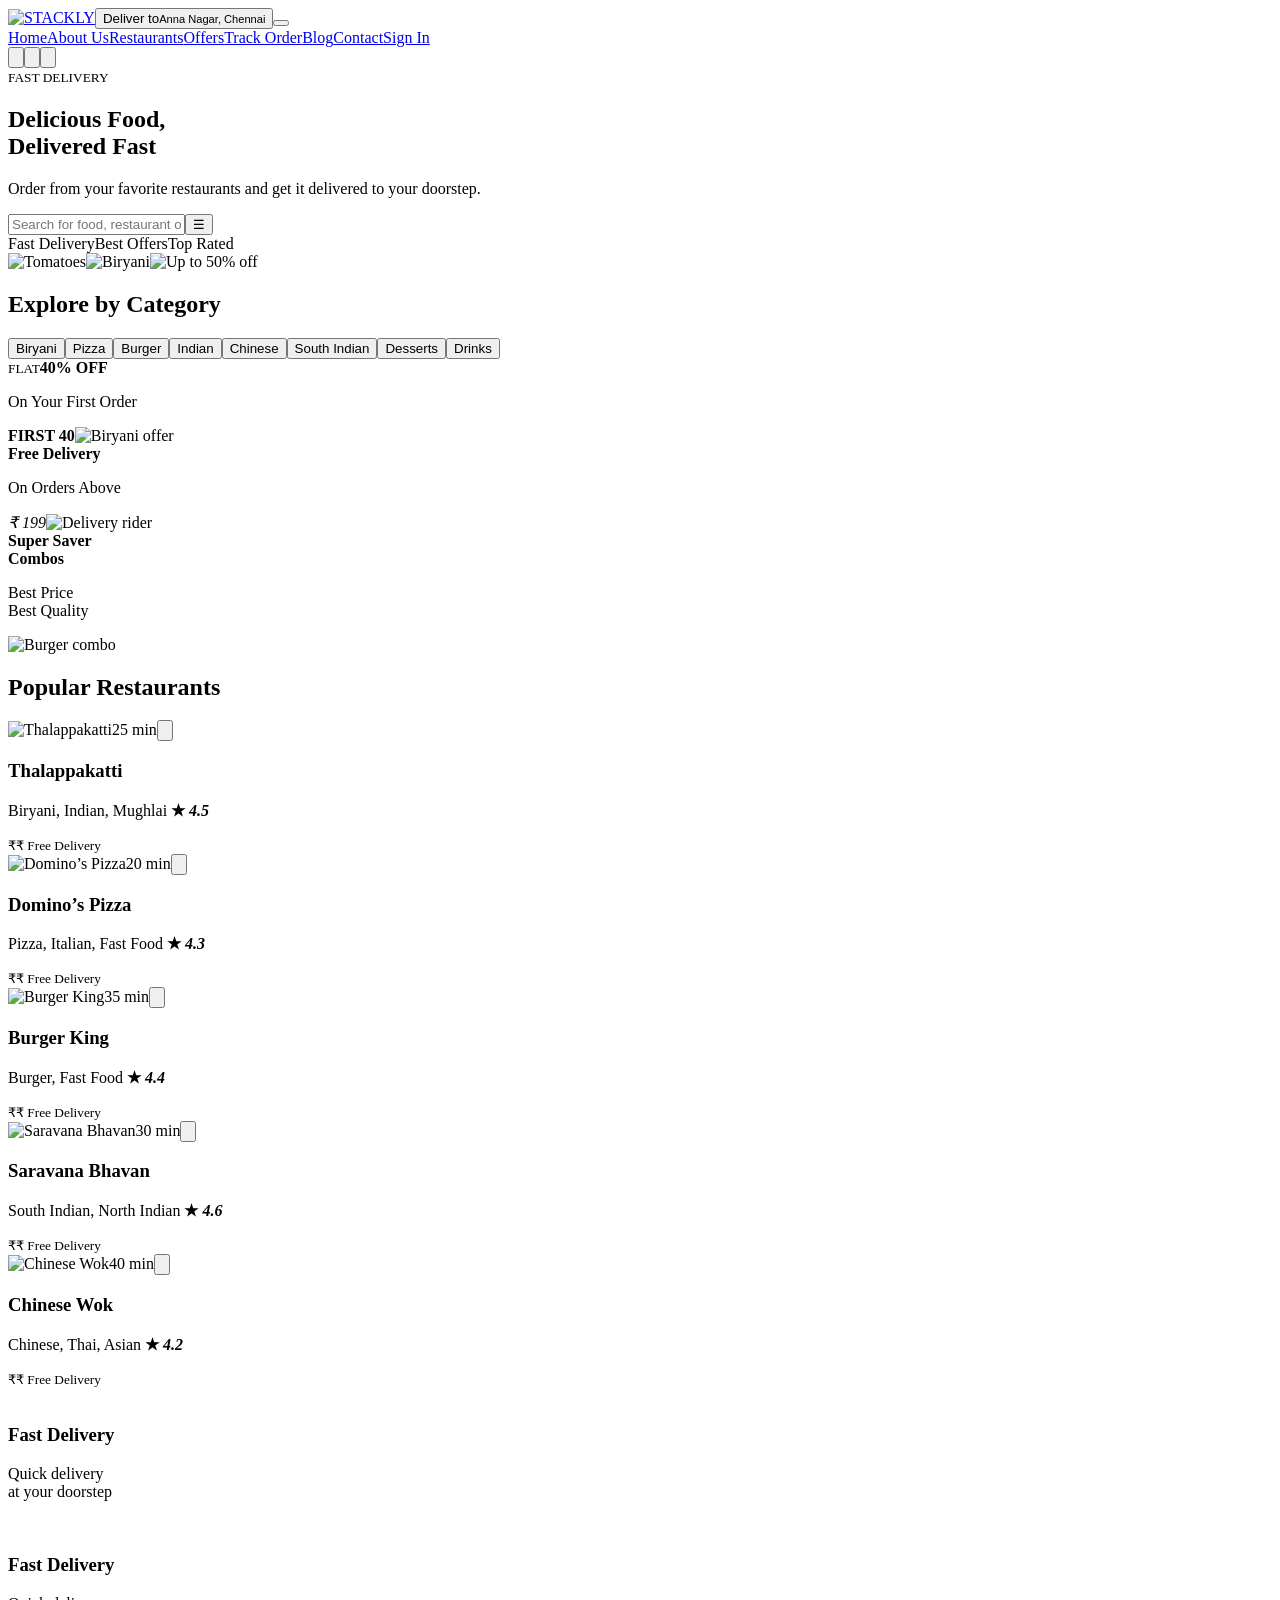
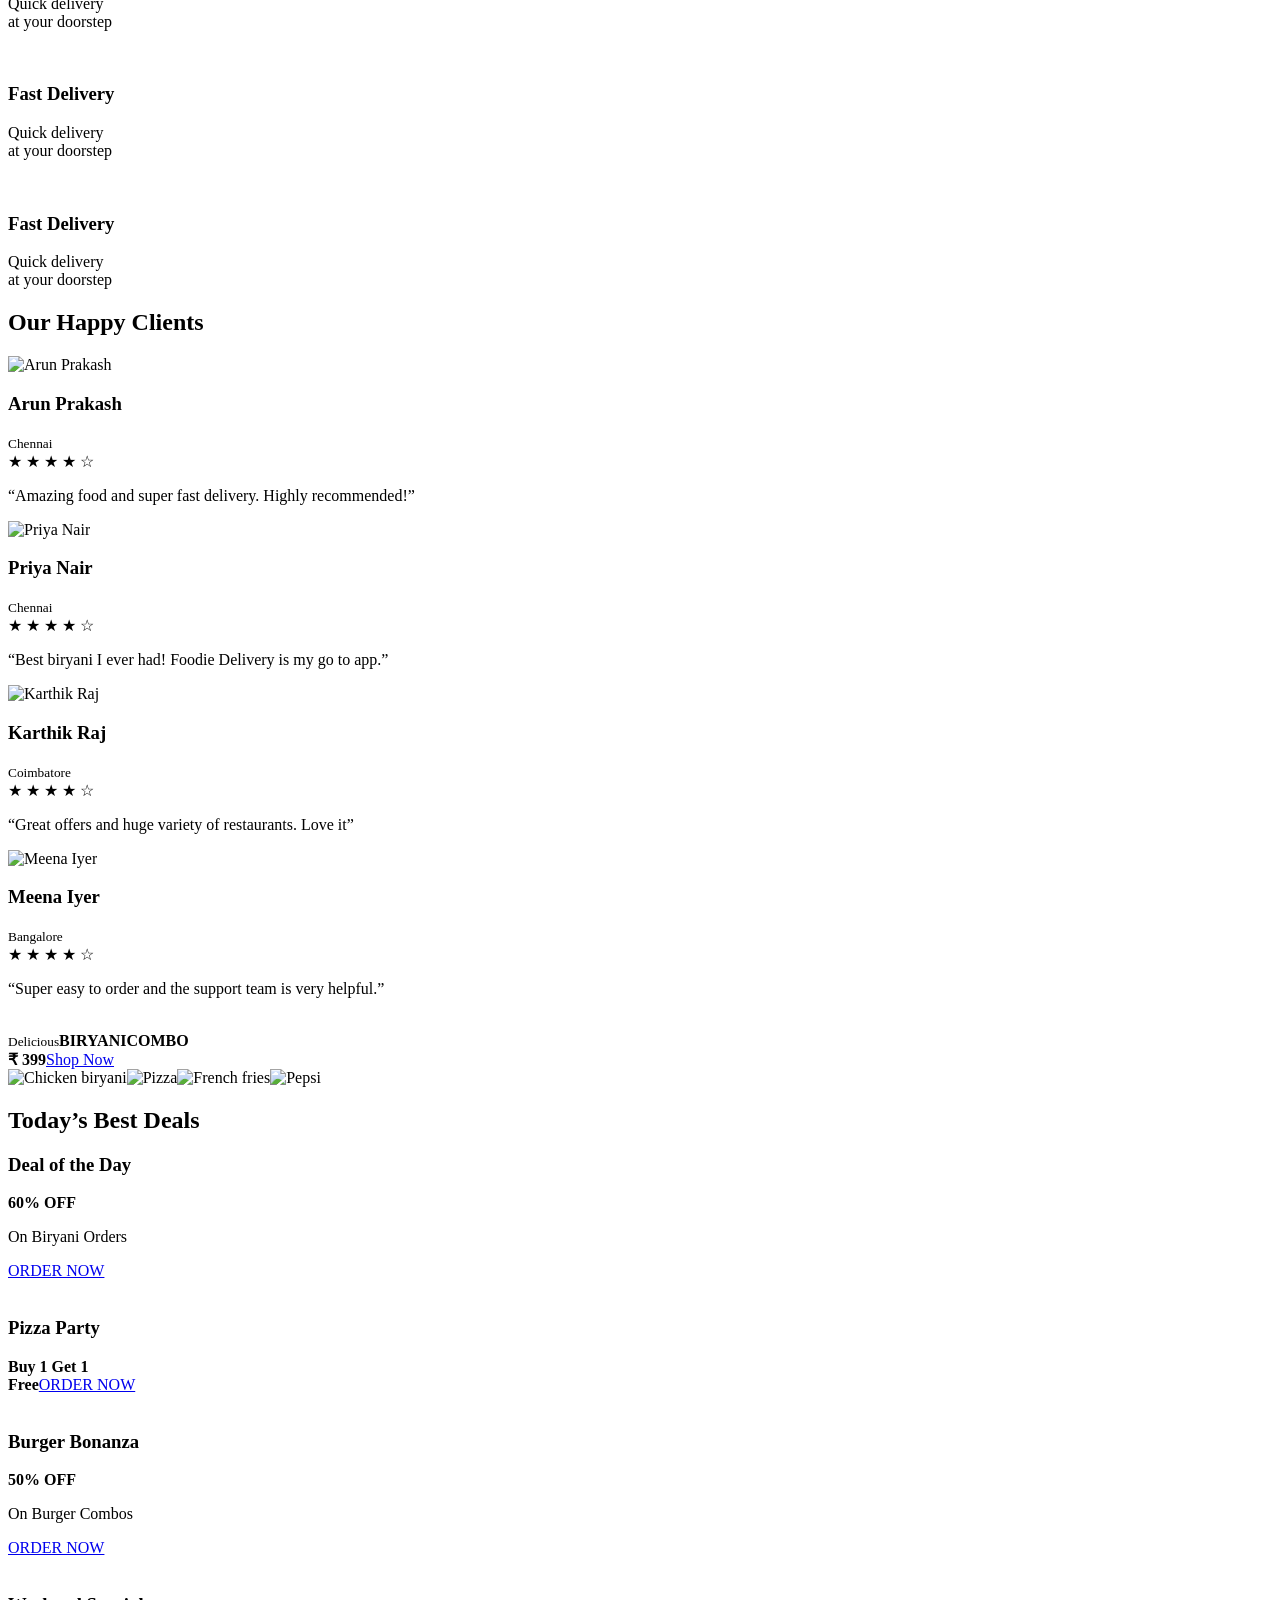
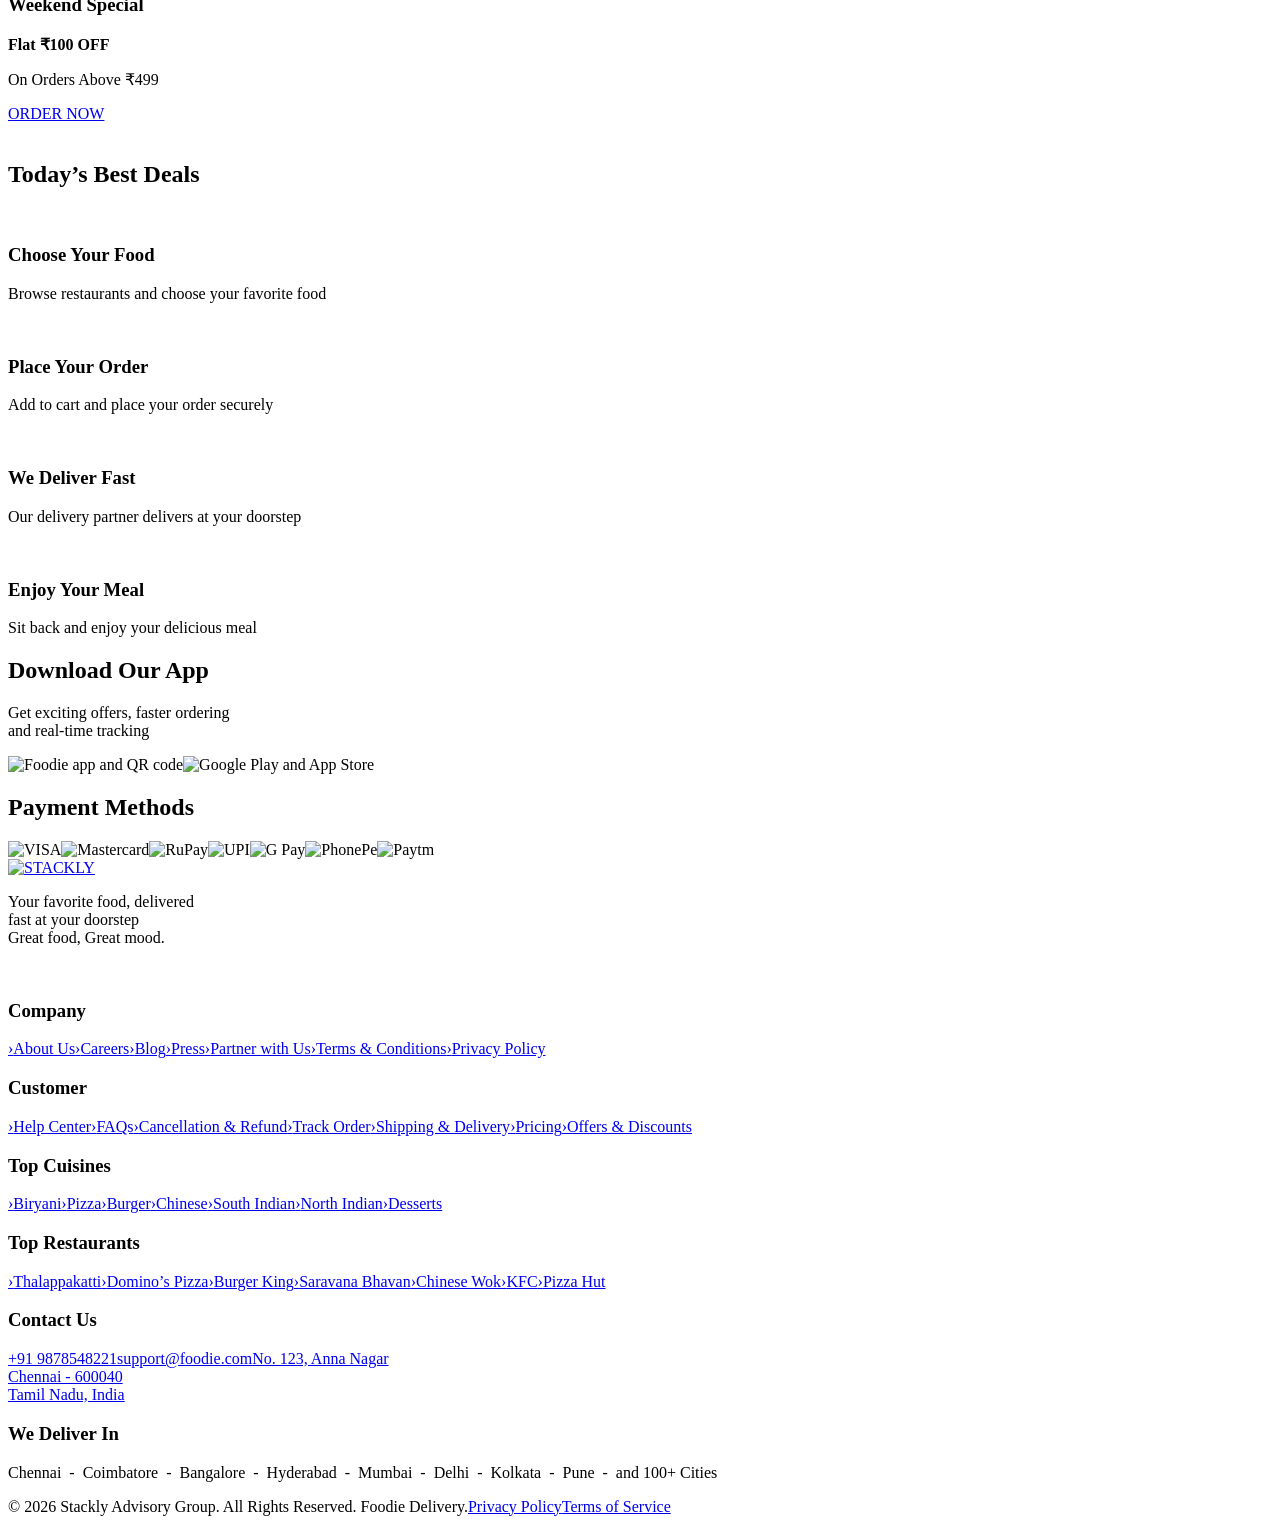
==== index.html @ 3bf4933e "Add files via upload" ====
<!doctype html>
<html lang="en">
<head>
  <meta charset="UTF-8">
  <meta name="viewport" content="width=device-width,initial-scale=1">
  <title>STACKLY Food Delivery</title>
  <link rel="stylesheet" href="assets/css/style.css">
</head>
<body class="home-page">
  <header><a class="logo" href="index.html"><img class="nav-stackly-logo" src="assets/images/nav-stackly-logo.webp" alt="STACKLY"></a><button class="location"><img class="nav-location-icon" src="assets/images/nav-location.webp" alt=""><span>Deliver to<small>Anna Nagar, Chennai</small></span></button><button id="menuBtn" aria-label="Menu" aria-expanded="false"><span></span><span></span><span></span></button><nav id="nav"><a class="active" href="index.html">Home</a><a href="about.html">About Us</a><a href="restaurants.html">Restaurants</a><a href="orders.html">Offers</a><a href="track-order.html">Track Order</a><a href="blog.html">Blog</a><a href="contact.html">Contact</a><a class="mobile-signin" href="sign-in.html">Sign In</a></nav><div class="actions"><button class="nav-asset-button" aria-label="Search"><img src="assets/images/nav-search.webp" alt=""></button><button class="nav-asset-button" aria-label="Cart"><img src="assets/images/nav-cart-badge.webp" alt=""></button><button class="nav-asset-button" aria-label="Account"><img src="assets/images/nav-account.webp" alt=""></button></div></header>
  <main>
    <section class="hero" id="home"><div class="hero-copy"><small class="eyebrow"><img src="assets/images/home-hero-bolt.webp" alt="">FAST DELIVERY</small><h1>Delicious Food,<br><span>Delivered Fast</span></h1><p>Order from your favorite restaurants and get it delivered to your doorstep.</p><form id="searchForm"><span class="search-menu-icon" aria-hidden="true"></span><input placeholder="Search for food, restaurant or cuisine..." required><button aria-label="Search">☰</button></form><div class="hero-tags"><span><img src="assets/images/home-hero-fast.webp" alt="">Fast Delivery</span><span><img src="assets/images/home-hero-offers.webp" alt="">Best Offers</span><span><img src="assets/images/home-hero-rated.webp" alt="">Top Rated</span></div></div><div class="hero-art"><img class="tomato" src="assets/images/hero-tomatoes.webp" alt="Tomatoes"><img class="biryani" src="assets/images/hero-biryani.webp" alt="Biryani"><img class="home-discount-image" src="assets/images/home-hero-discount.webp" alt="Up to 50% off"></div></section>
    <div class="home-content-wrap">
      <section class="home-catalog-section"><h2>Explore by Category</h2><div class="home-category-grid">
        <button><span class="home-image-placeholder"><img src="assets/images/home-category-biryani.webp" alt=""></span>Biryani</button><button><span class="home-image-placeholder"><img src="assets/images/home-category-pizza.webp" alt=""></span>Pizza</button><button><span class="home-image-placeholder"><img src="assets/images/home-category-burger.webp" alt=""></span>Burger</button><button><span class="home-image-placeholder"><img src="assets/images/home-category-indian.webp" alt=""></span>Indian</button><button><span class="home-image-placeholder"><img src="assets/images/home-category-chinese.webp" alt=""></span>Chinese</button><button><span class="home-image-placeholder"><img src="assets/images/home-category-south-indian.webp" alt=""></span>South Indian</button><button><span class="home-image-placeholder"><img src="assets/images/home-category-desserts.webp" alt=""></span>Desserts</button><button><span class="home-image-placeholder"><img src="assets/images/home-category-drinks.webp" alt=""></span>Drinks</button>
      </div></section>
      <section class="home-offers-grid"><article class="home-offer-card green"><small>FLAT</small><strong>40% OFF</strong><p>On Your First Order</p><b>FIRST 40</b><img class="home-offer-art offer-biryani" src="assets/images/home-offer-biryani.webp" alt="Biryani offer"></article><article class="home-offer-card peach"><strong>Free Delivery</strong><p>On Orders Above</p><em>₹ 199</em><img class="home-offer-art offer-delivery" src="assets/images/home-offer-delivery.webp" alt="Delivery rider"></article><article class="home-offer-card blue"><strong>Super Saver<br>Combos</strong><p>Best Price<br>Best Quality</p><img class="home-offer-art offer-combo" src="assets/images/home-offer-combo.webp" alt="Burger combo"></article></section>
      <section class="home-catalog-section home-restaurants" id="restaurants"><h2>Popular Restaurants</h2><div class="home-restaurant-grid">
        <article><div class="home-restaurant-image"><img class="home-restaurant-photo" src="assets/images/home-restaurant-thalappakatti.webp" alt="Thalappakatti"><span>25 min</span><button><img src="assets/images/home-heart.webp" alt=""></button></div><div class="home-restaurant-copy"><h3>Thalappakatti</h3><p>Biryani, Indian, Mughlai <b>★ <i>4.5</i></b></p><small>₹₹ Free Delivery</small></div></article>
        <article><div class="home-restaurant-image"><img class="home-restaurant-photo" src="assets/images/home-restaurant-dominos.webp" alt="Domino’s Pizza"><span>20 min</span><button><img src="assets/images/home-heart.webp" alt=""></button></div><div class="home-restaurant-copy"><h3>Domino’s Pizza</h3><p>Pizza, Italian, Fast Food <b>★ <i>4.3</i></b></p><small>₹₹ Free Delivery</small></div></article>
        <article><div class="home-restaurant-image"><img class="home-restaurant-photo" src="assets/images/home-restaurant-burger-king.webp" alt="Burger King"><span>35 min</span><button><img src="assets/images/home-heart.webp" alt=""></button></div><div class="home-restaurant-copy"><h3>Burger King</h3><p>Burger, Fast Food <b>★ <i>4.4</i></b></p><small>₹₹ Free Delivery</small></div></article>
        <article><div class="home-restaurant-image"><img class="home-restaurant-photo" src="assets/images/home-restaurant-saravana.webp" alt="Saravana Bhavan"><span>30 min</span><button><img src="assets/images/home-heart.webp" alt=""></button></div><div class="home-restaurant-copy"><h3>Saravana Bhavan</h3><p>South Indian, North Indian <b>★ <i>4.6</i></b></p><small>₹₹ Free Delivery</small></div></article>
        <article><div class="home-restaurant-image"><img class="home-restaurant-photo" src="assets/images/home-restaurant-chinese-wok.webp" alt="Chinese Wok"><span>40 min</span><button><img src="assets/images/home-heart.webp" alt=""></button></div><div class="home-restaurant-copy"><h3>Chinese Wok</h3><p>Chinese, Thai, Asian <b>★ <i>4.2</i></b></p><small>₹₹ Free Delivery</small></div></article>
      </div></section>
      <section class="home-trust-section"><div class="home-service-grid"><article><span class="home-service-icon"><img src="assets/images/home-service-delivery.webp" alt=""></span><div class="home-service-copy"><h3>Fast Delivery</h3><p>Quick delivery<br>at your doorstep</p></div></article><article><span class="home-service-icon"><img src="assets/images/home-service-shield.webp" alt=""></span><div class="home-service-copy"><h3>Fast Delivery</h3><p>Quick delivery<br>at your doorstep</p></div></article><article><span class="home-service-icon"><img src="assets/images/home-service-offer.webp" alt=""></span><div class="home-service-copy"><h3>Fast Delivery</h3><p>Quick delivery<br>at your doorstep</p></div></article><article><span class="home-service-icon"><img src="assets/images/home-service-support.webp" alt=""></span><div class="home-service-copy"><h3>Fast Delivery</h3><p>Quick delivery<br>at your doorstep</p></div></article></div></section><section class="home-clients-section"><h2>Our Happy Clients</h2><div class="home-client-grid"><article><div class="home-client-head"><span class="home-client-photo"><img src="assets/images/home-client-arun.webp" alt="Arun Prakash"></span><div><h3>Arun Prakash</h3><small>Chennai</small><div class="home-client-rating">★ ★ ★ ★ ☆</div></div></div><p>“Amazing food and super fast delivery. Highly recommended!”</p></article><article><div class="home-client-head"><span class="home-client-photo"><img src="assets/images/home-client-priya.webp" alt="Priya Nair"></span><div><h3>Priya Nair</h3><small>Chennai</small><div class="home-client-rating">★ ★ ★ ★ ☆</div></div></div><p>“Best biryani I ever had! Foodie Delivery is my go to app.”</p></article><article><div class="home-client-head"><span class="home-client-photo"><img src="assets/images/home-client-karthik.webp" alt="Karthik Raj"></span><div><h3>Karthik Raj</h3><small>Coimbatore</small><div class="home-client-rating">★ ★ ★ ★ ☆</div></div></div><p>“Great offers and huge variety of restaurants. Love it”</p></article><article><div class="home-client-head"><span class="home-client-photo"><img src="assets/images/home-client-meena.webp" alt="Meena Iyer"></span><div><h3>Meena Iyer</h3><small>Bangalore</small><div class="home-client-rating">★ ★ ★ ★ ☆</div></div></div><p>“Super easy to order and the support team is very helpful.”</p></article></div></section>
      <section class="home-combo-promo" aria-label="Delicious biryani combo"><img class="home-combo-bg" src="assets/images/home-combo-background.webp" alt=""><div class="home-combo-title"><small>Delicious</small><strong>BIRYANI</strong><b>COMBO</b></div><div class="home-combo-price"><strong>₹ 399</strong><a href="orders.html">Shop Now</a></div><img class="home-combo-biryani" src="assets/images/home-combo-biryani.webp" alt="Chicken biryani"><img class="home-combo-pizza" src="assets/images/home-combo-pizza.webp" alt="Pizza"><img class="home-combo-fries" src="assets/images/home-combo-fries.webp" alt="French fries"><img class="home-combo-pepsi" src="assets/images/home-combo-pepsi.webp" alt="Pepsi"></section>
      <section class="home-best-deals"><h2>Today’s Best Deals</h2><div class="home-deal-grid"><article><div><h3>Deal of the Day</h3><strong>60% OFF</strong><p>On Biryani Orders</p><a href="orders.html">ORDER NOW</a></div><span class="home-deal-image"><img src="assets/images/home-deal-biryani.webp" alt=""></span></article><article><div><h3>Pizza Party</h3><strong>Buy 1 Get 1<br>Free</strong><a href="orders.html">ORDER NOW</a></div><span class="home-deal-image"><img src="assets/images/home-deal-pizza.webp" alt=""></span></article><article><div><h3>Burger Bonanza</h3><strong>50% OFF</strong><p>On Burger Combos</p><a href="orders.html">ORDER NOW</a></div><span class="home-deal-image"><img src="assets/images/home-deal-burger.webp" alt=""></span></article><article><div><h3>Weekend Special</h3><strong>Flat ₹100 OFF</strong><p>On Orders Above ₹499</p><a href="orders.html">ORDER NOW</a></div><span class="home-deal-image"><img src="assets/images/home-deal-weekend.webp" alt=""></span></article></div></section>
      <section class="home-order-process"><h2>Today’s Best Deals</h2><div class="home-process-grid"><article><span class="home-process-image"><img src="assets/images/home-step-choose.webp" alt=""></span><div><h3>Choose Your Food</h3><p>Browse restaurants and choose your favorite food</p></div></article><article><span class="home-process-image"><img src="assets/images/home-step-order.webp" alt=""></span><div><h3>Place Your Order</h3><p>Add to cart and place your order securely</p></div></article><article><span class="home-process-image"><img src="assets/images/home-step-delivery.webp" alt=""></span><div><h3>We Deliver Fast</h3><p>Our delivery partner delivers at your doorstep</p></div></article><article><span class="home-process-image"><img src="assets/images/home-step-enjoy.webp" alt=""></span><div><h3>Enjoy Your Meal</h3><p>Sit back and enjoy your delicious meal</p></div></article></div></section>
      <section class="home-app-download"><div class="home-app-copy"><h2>Download Our App</h2><p>Get exciting offers, faster ordering<br>and real-time tracking</p></div><img class="home-app-phone-qr" src="assets/images/home-app-phone-qr.webp" alt="Foodie app and QR code"><img class="home-app-stores" src="assets/images/home-app-stores.webp" alt="Google Play and App Store"></section>
      <section class="home-payment-section"><h2>Payment Methods</h2><div class="home-payment-placeholders"><span><img src="assets/images/home-payment-visa.webp" alt="VISA"></span><span><img src="assets/images/home-payment-mastercard.webp" alt="Mastercard"></span><span><img src="assets/images/home-payment-rupay.webp" alt="RuPay"></span><span><img src="assets/images/home-payment-upi.webp" alt="UPI"></span><span><img src="assets/images/home-payment-gpay.webp" alt="G Pay"></span><span><img src="assets/images/home-payment-phonepe.webp" alt="PhonePe"></span><span><img src="assets/images/home-payment-paytm.webp" alt="Paytm"></span></div></section>
    </div>
  </main>
  <footer class="new-site-footer" id="footer"><div class="new-footer-main"><div class="new-footer-brand"><a href="index.html" aria-label="Stackly home"><img class="new-footer-logo" src="assets/images/footer-stackly-logo.webp" alt="STACKLY"></a><p>Your favorite food, delivered<br>fast at your doorstep<br>Great food, Great mood.</p><div class="new-footer-socials"><a href="https://www.facebook.com/" target="_blank" aria-label="Facebook"><img src="assets/images/footer-facebook.webp" alt=""></a><a href="https://twitter.com/" target="_blank" aria-label="Twitter"><img src="assets/images/footer-twitter.webp" alt=""></a><a href="https://www.instagram.com/" target="_blank" aria-label="Instagram"><img src="assets/images/footer-instagram.webp" alt=""></a><a href="https://www.youtube.com/" target="_blank" aria-label="YouTube"><img src="assets/images/footer-youtube.webp" alt=""></a></div></div><nav class="new-footer-column" aria-label="Company"><h3>Company</h3><a href="about.html"><span>›</span>About Us</a><a href="contact.html"><span>›</span>Careers</a><a href="blog.html"><span>›</span>Blog</a><a href="contact.html"><span>›</span>Press</a><a href="contact.html"><span>›</span>Partner with Us</a><a href="contact.html"><span>›</span>Terms &amp; Conditions</a><a href="contact.html"><span>›</span>Privacy Policy</a></nav><nav class="new-footer-column" aria-label="Customer"><h3>Customer</h3><a href="404.html"><span>›</span>Help Center</a><a href="404.html"><span>›</span>FAQs</a><a href="404.html"><span>›</span>Cancellation &amp; Refund</a><a href="404.html"><span>›</span>Track Order</a><a href="404.html"><span>›</span>Shipping &amp; Delivery</a><a href="404.html"><span>›</span>Pricing</a><a href="404.html"><span>›</span>Offers &amp; Discounts</a></nav><nav class="new-footer-column" aria-label="Top Cuisines"><h3>Top Cuisines</h3><a href="404.html"><span>›</span>Biryani</a><a href="404.html"><span>›</span>Pizza</a><a href="404.html"><span>›</span>Burger</a><a href="404.html"><span>›</span>Chinese</a><a href="404.html"><span>›</span>South Indian</a><a href="404.html"><span>›</span>North Indian</a><a href="404.html"><span>›</span>Desserts</a></nav><nav class="new-footer-column" aria-label="Top Restaurants"><h3>Top Restaurants</h3><a href="404.html"><span>›</span>Thalappakatti</a><a href="404.html"><span>›</span>Domino’s Pizza</a><a href="404.html"><span>›</span>Burger King</a><a href="404.html"><span>›</span>Saravana Bhavan</a><a href="404.html"><span>›</span>Chinese Wok</a><a href="404.html"><span>›</span>KFC</a><a href="404.html"><span>›</span>Pizza Hut</a></nav><div class="new-footer-contact"><h3>Contact Us</h3><a href="tel:+919878548221"><img src="assets/images/footer-phone.webp" alt="">+91 9878548221</a><a href="mailto:support@foodie.com"><img src="assets/images/footer-email.webp" alt="">support@foodie.com</a><a href="https://maps.google.com/?q=No.+123+Anna+Nagar+Chennai+600040+Tamil+Nadu+India" target="_blank"><img src="assets/images/footer-location.webp" alt=""><span>No. 123, Anna Nagar<br>Chennai - 600040<br>Tamil Nadu, India</span></a></div></div><div class="new-footer-cities"><h3>We Deliver In</h3><p>Chennai&nbsp; - &nbsp;Coimbatore&nbsp; - &nbsp;Bangalore&nbsp; - &nbsp;Hyderabad&nbsp; - &nbsp;Mumbai&nbsp; - &nbsp;Delhi&nbsp; - &nbsp;Kolkata&nbsp; - &nbsp;Pune&nbsp; - &nbsp;and 100+ Cities</p></div><div class="new-footer-bottom"><span>© 2026 Stackly Advisory Group. All Rights Reserved. Foodie Delivery.</span><span><a href="contact.html">Privacy Policy</a><a href="contact.html">Terms of Service</a></span></div></footer>
  <script src="assets/js/script.js"></script>
</body>
</html>
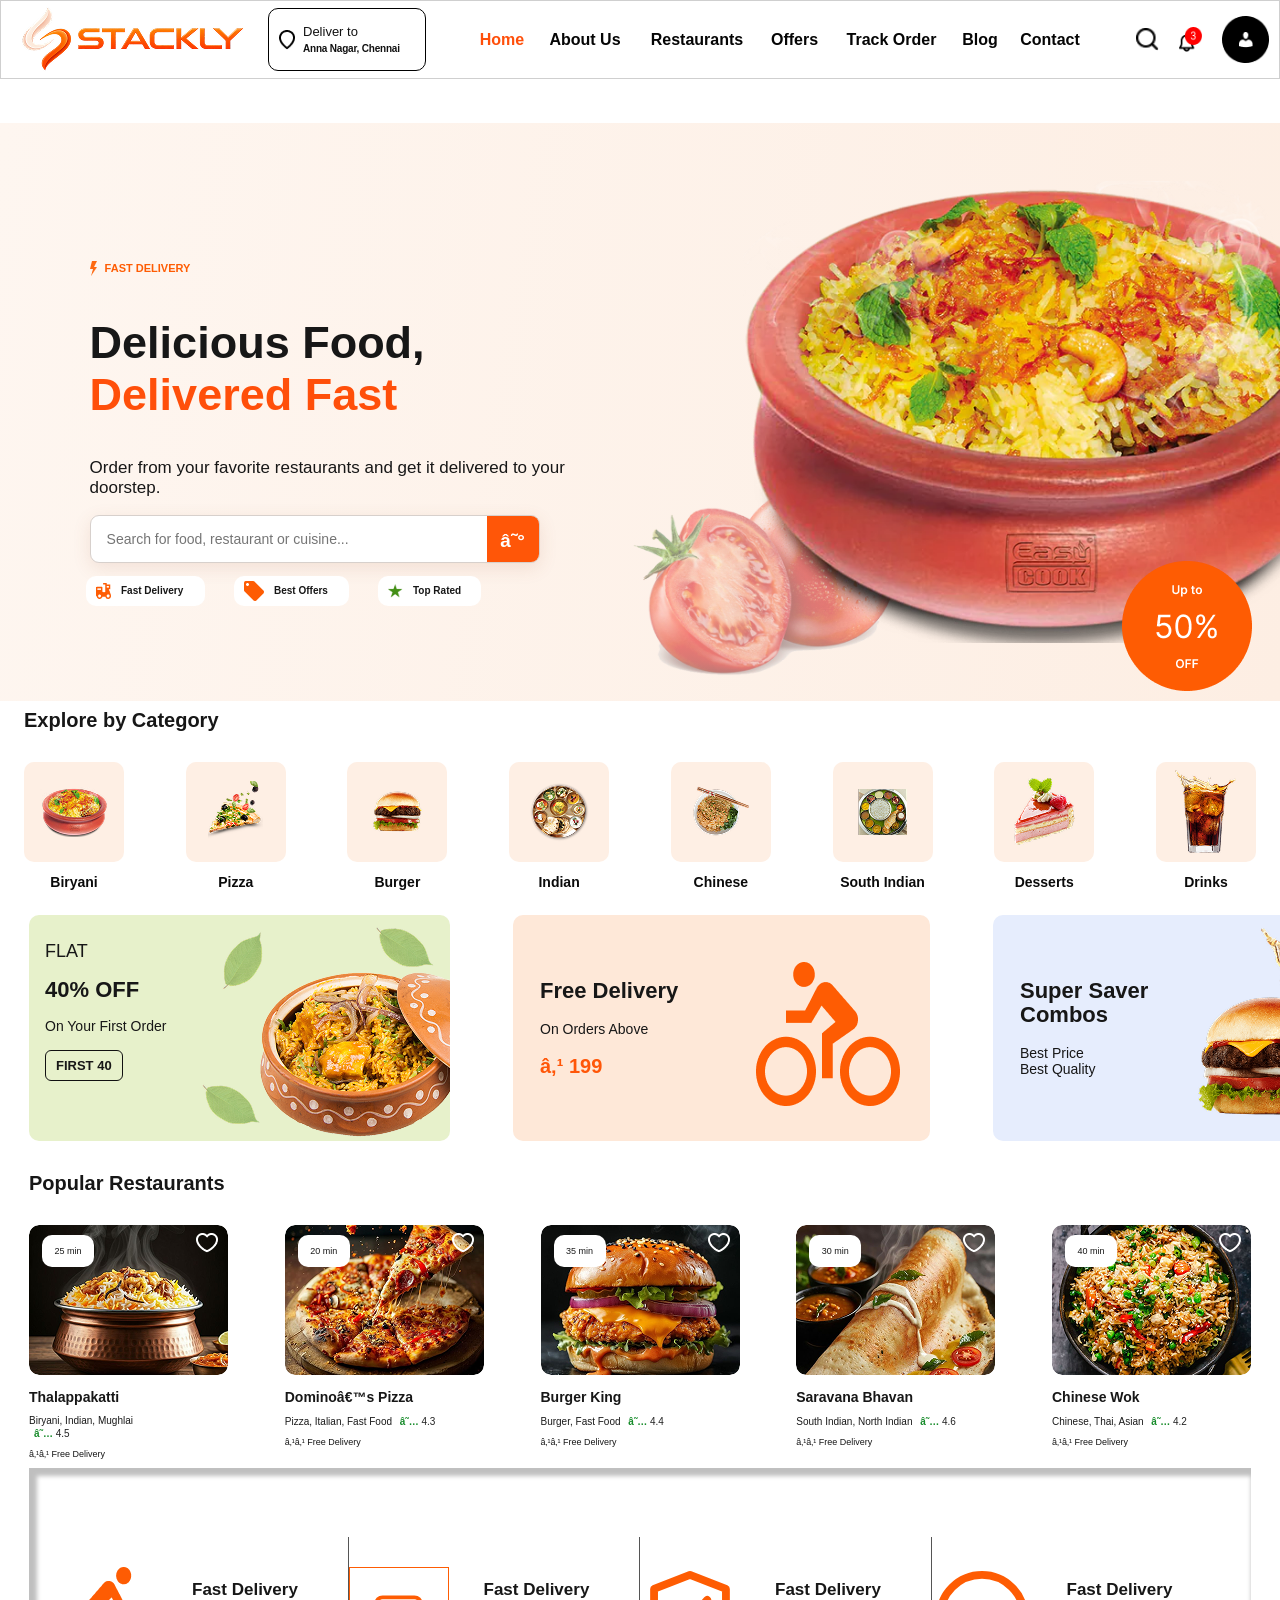
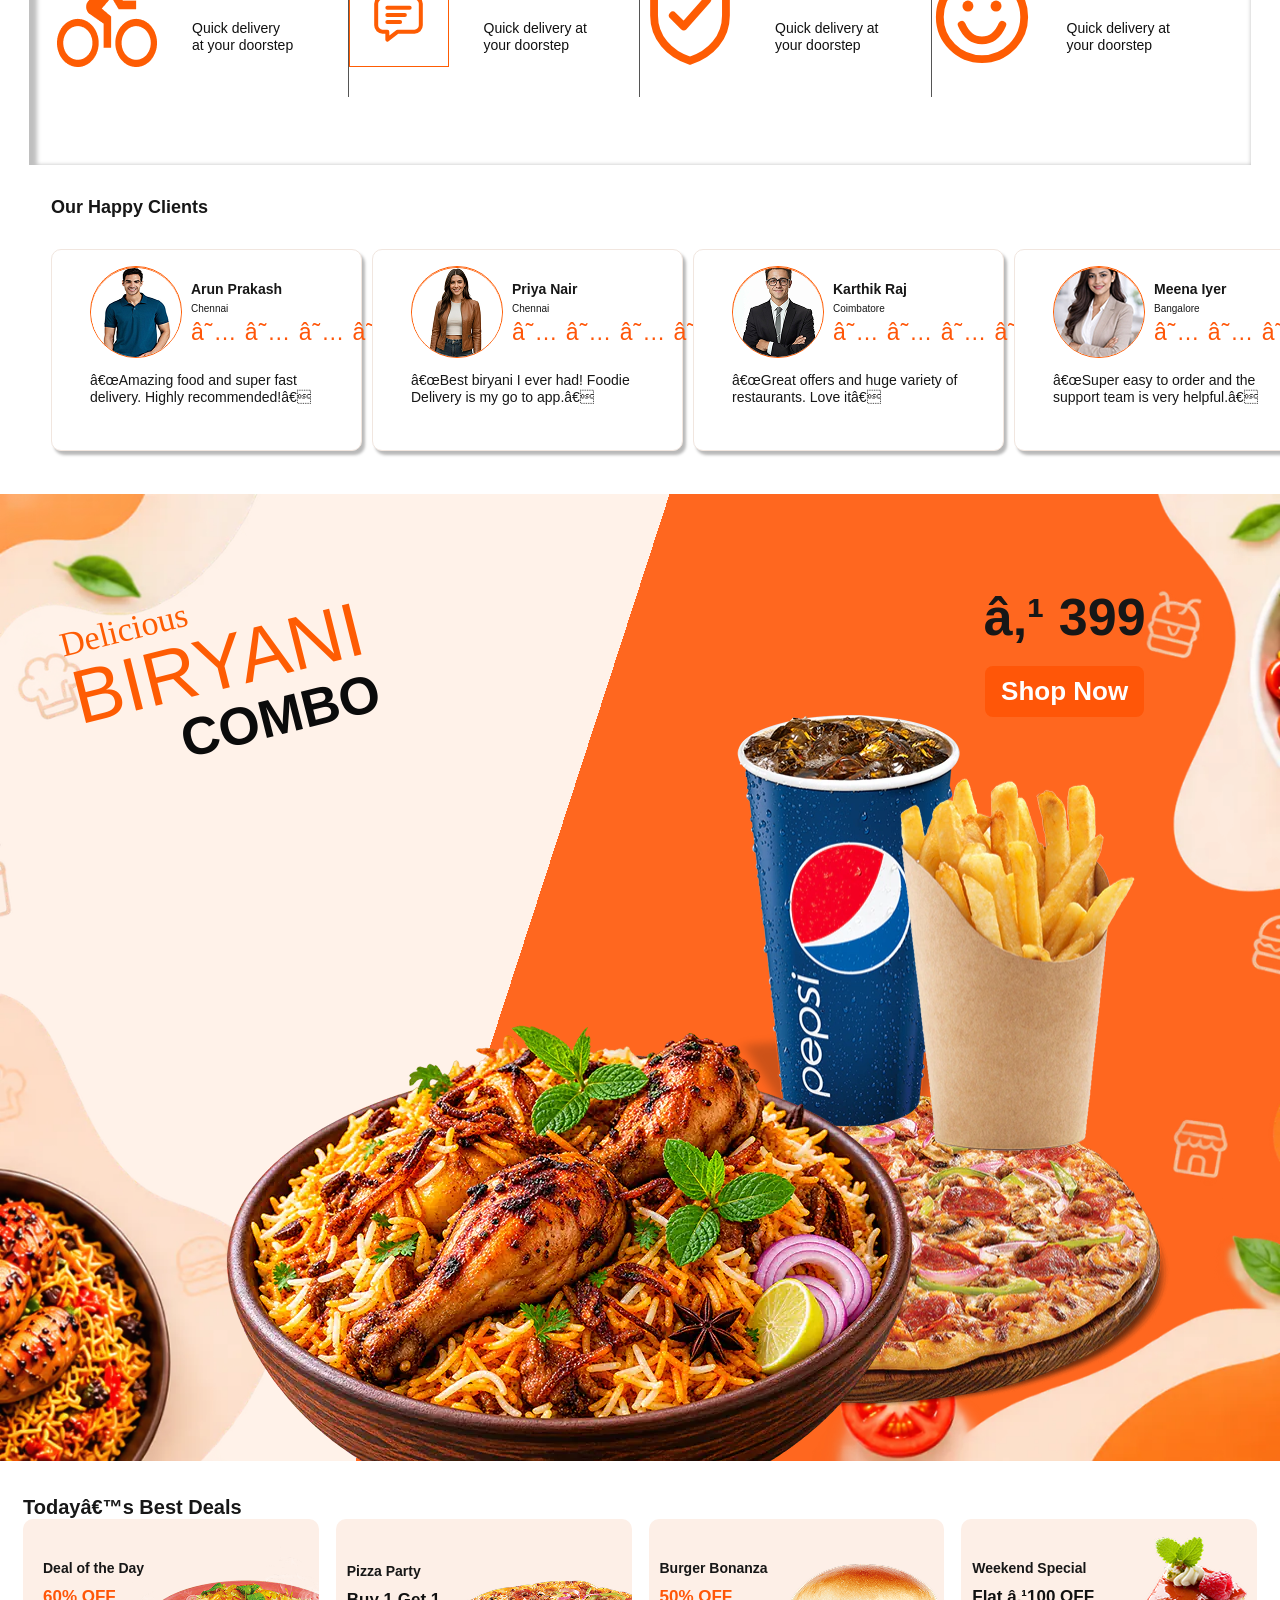
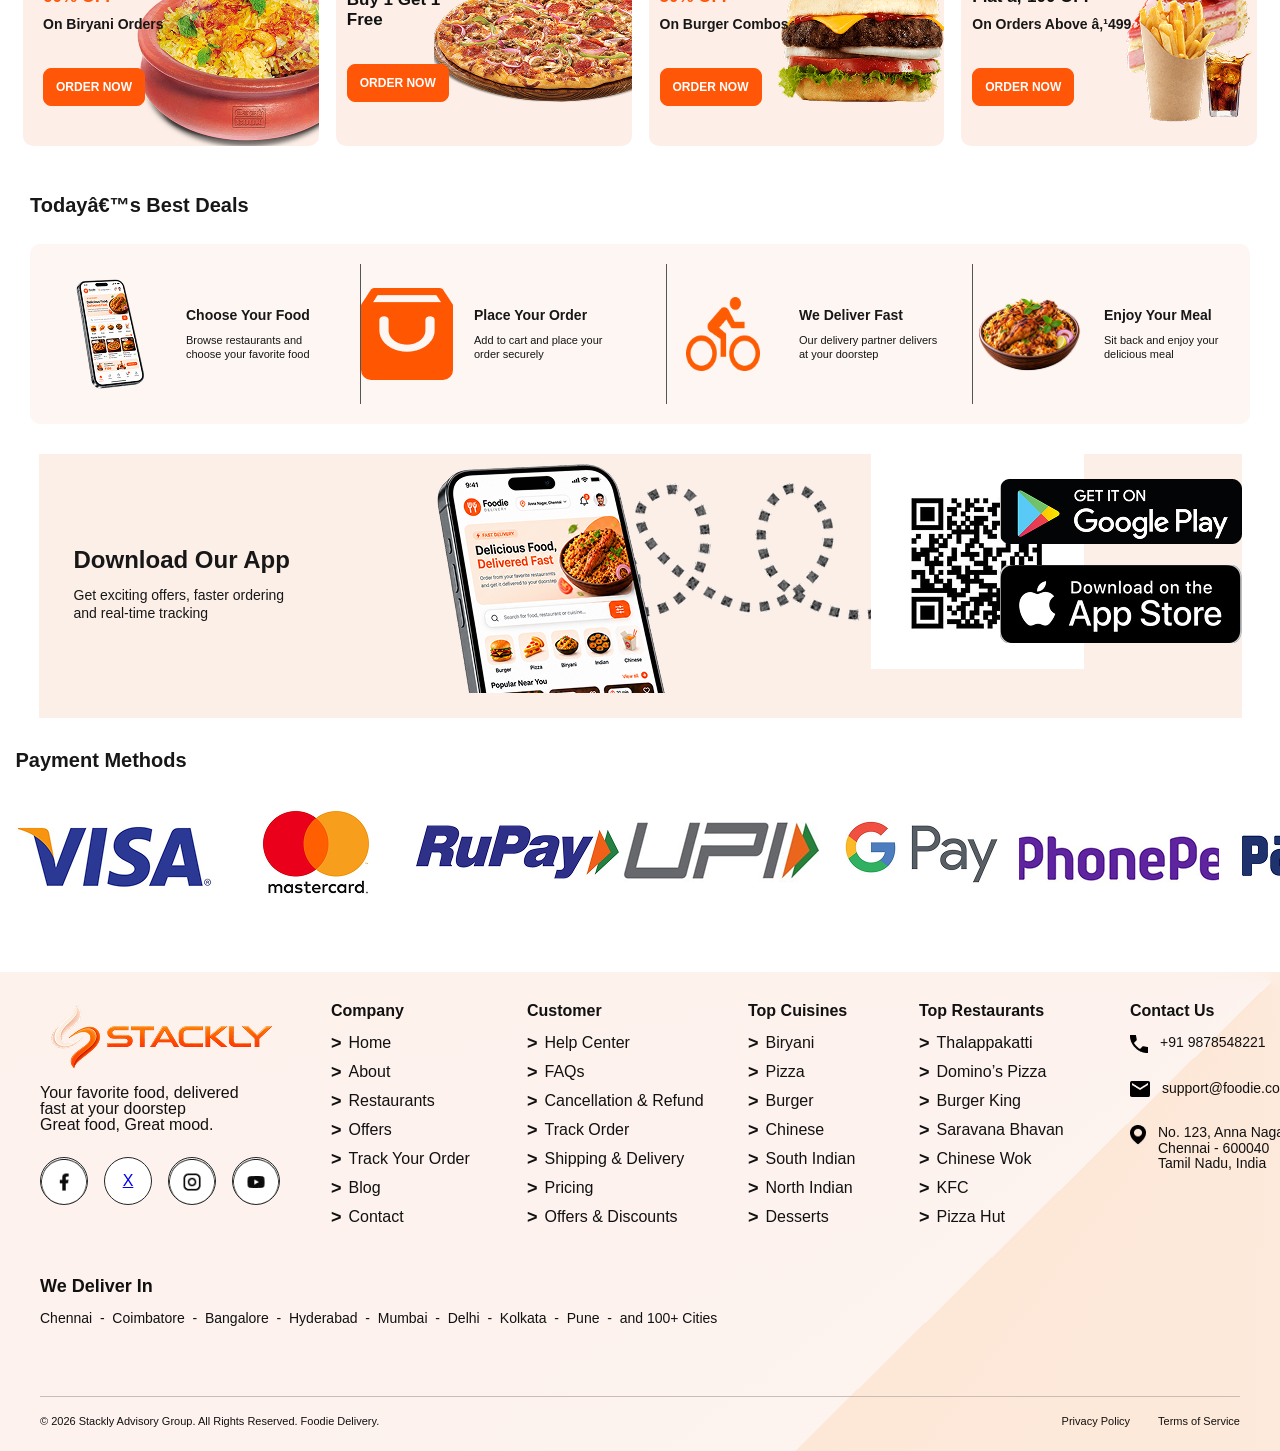
==== commit c39d6aa9: "Update index.html" ====
--- a/index.html
+++ b/index.html
@@ -9,28 +9,28 @@
 <body class="home-page">
   <header><a class="logo" href="index.html"><img class="nav-stackly-logo" src="assets/images/nav-stackly-logo.webp" alt="STACKLY"></a><button class="location"><img class="nav-location-icon" src="assets/images/nav-location.webp" alt=""><span>Deliver to<small>Anna Nagar, Chennai</small></span></button><button id="menuBtn" aria-label="Menu" aria-expanded="false"><span></span><span></span><span></span></button><nav id="nav"><a class="active" href="index.html">Home</a><a href="about.html">About Us</a><a href="restaurants.html">Restaurants</a><a href="orders.html">Offers</a><a href="track-order.html">Track Order</a><a href="blog.html">Blog</a><a href="contact.html">Contact</a><a class="mobile-signin" href="sign-in.html">Sign In</a></nav><div class="actions"><button class="nav-asset-button" aria-label="Search"><img src="assets/images/nav-search.webp" alt=""></button><button class="nav-asset-button" aria-label="Cart"><img src="assets/images/nav-cart-badge.webp" alt=""></button><button class="nav-asset-button" aria-label="Account"><img src="assets/images/nav-account.webp" alt=""></button></div></header>
   <main>
-    <section class="hero" id="home"><div class="hero-copy"><small class="eyebrow"><img src="assets/images/home-hero-bolt.webp" alt="">FAST DELIVERY</small><h1>Delicious Food,<br><span>Delivered Fast</span></h1><p>Order from your favorite restaurants and get it delivered to your doorstep.</p><form id="searchForm"><span class="search-menu-icon" aria-hidden="true"></span><input placeholder="Search for food, restaurant or cuisine..." required><button aria-label="Search">☰</button></form><div class="hero-tags"><span><img src="assets/images/home-hero-fast.webp" alt="">Fast Delivery</span><span><img src="assets/images/home-hero-offers.webp" alt="">Best Offers</span><span><img src="assets/images/home-hero-rated.webp" alt="">Top Rated</span></div></div><div class="hero-art"><img class="tomato" src="assets/images/hero-tomatoes.webp" alt="Tomatoes"><img class="biryani" src="assets/images/hero-biryani.webp" alt="Biryani"><img class="home-discount-image" src="assets/images/home-hero-discount.webp" alt="Up to 50% off"></div></section>
+    <section class="hero" id="home"><div class="hero-copy"><small class="eyebrow"><img src="assets/images/home-hero-bolt.webp" alt="">FAST DELIVERY</small><h1>Delicious Food,<br><span>Delivered Fast</span></h1><p>Order from your favorite restaurants and get it delivered to your doorstep.</p><form id="searchForm"><span class="search-menu-icon" aria-hidden="true"></span><input placeholder="Search for food, restaurant or cuisine..." required><button aria-label="Search">â˜°</button></form><div class="hero-tags"><span><img src="assets/images/home-hero-fast.webp" alt="">Fast Delivery</span><span><img src="assets/images/home-hero-offers.webp" alt="">Best Offers</span><span><img src="assets/images/home-hero-rated.webp" alt="">Top Rated</span></div></div><div class="hero-art"><img class="tomato" src="assets/images/hero-tomatoes.webp" alt="Tomatoes"><img class="biryani" src="assets/images/hero-biryani.webp" alt="Biryani"><img class="home-discount-image" src="assets/images/home-hero-discount.webp" alt="Up to 50% off"></div></section>
     <div class="home-content-wrap">
       <section class="home-catalog-section"><h2>Explore by Category</h2><div class="home-category-grid">
         <button><span class="home-image-placeholder"><img src="assets/images/home-category-biryani.webp" alt=""></span>Biryani</button><button><span class="home-image-placeholder"><img src="assets/images/home-category-pizza.webp" alt=""></span>Pizza</button><button><span class="home-image-placeholder"><img src="assets/images/home-category-burger.webp" alt=""></span>Burger</button><button><span class="home-image-placeholder"><img src="assets/images/home-category-indian.webp" alt=""></span>Indian</button><button><span class="home-image-placeholder"><img src="assets/images/home-category-chinese.webp" alt=""></span>Chinese</button><button><span class="home-image-placeholder"><img src="assets/images/home-category-south-indian.webp" alt=""></span>South Indian</button><button><span class="home-image-placeholder"><img src="assets/images/home-category-desserts.webp" alt=""></span>Desserts</button><button><span class="home-image-placeholder"><img src="assets/images/home-category-drinks.webp" alt=""></span>Drinks</button>
       </div></section>
-      <section class="home-offers-grid"><article class="home-offer-card green"><small>FLAT</small><strong>40% OFF</strong><p>On Your First Order</p><b>FIRST 40</b><img class="home-offer-art offer-biryani" src="assets/images/home-offer-biryani.webp" alt="Biryani offer"></article><article class="home-offer-card peach"><strong>Free Delivery</strong><p>On Orders Above</p><em>₹ 199</em><img class="home-offer-art offer-delivery" src="assets/images/home-offer-delivery.webp" alt="Delivery rider"></article><article class="home-offer-card blue"><strong>Super Saver<br>Combos</strong><p>Best Price<br>Best Quality</p><img class="home-offer-art offer-combo" src="assets/images/home-offer-combo.webp" alt="Burger combo"></article></section>
+      <section class="home-offers-grid"><article class="home-offer-card green"><small>FLAT</small><strong>40% OFF</strong><p>On Your First Order</p><b>FIRST 40</b><img class="home-offer-art offer-biryani" src="assets/images/home-offer-biryani.webp" alt="Biryani offer"></article><article class="home-offer-card peach"><strong>Free Delivery</strong><p>On Orders Above</p><em>â‚¹ 199</em><img class="home-offer-art offer-delivery" src="assets/images/home-offer-delivery.webp" alt="Delivery rider"></article><article class="home-offer-card blue"><strong>Super Saver<br>Combos</strong><p>Best Price<br>Best Quality</p><img class="home-offer-art offer-combo" src="assets/images/home-offer-combo.webp" alt="Burger combo"></article></section>
       <section class="home-catalog-section home-restaurants" id="restaurants"><h2>Popular Restaurants</h2><div class="home-restaurant-grid">
-        <article><div class="home-restaurant-image"><img class="home-restaurant-photo" src="assets/images/home-restaurant-thalappakatti.webp" alt="Thalappakatti"><span>25 min</span><button><img src="assets/images/home-heart.webp" alt=""></button></div><div class="home-restaurant-copy"><h3>Thalappakatti</h3><p>Biryani, Indian, Mughlai <b>★ <i>4.5</i></b></p><small>₹₹ Free Delivery</small></div></article>
-        <article><div class="home-restaurant-image"><img class="home-restaurant-photo" src="assets/images/home-restaurant-dominos.webp" alt="Domino’s Pizza"><span>20 min</span><button><img src="assets/images/home-heart.webp" alt=""></button></div><div class="home-restaurant-copy"><h3>Domino’s Pizza</h3><p>Pizza, Italian, Fast Food <b>★ <i>4.3</i></b></p><small>₹₹ Free Delivery</small></div></article>
-        <article><div class="home-restaurant-image"><img class="home-restaurant-photo" src="assets/images/home-restaurant-burger-king.webp" alt="Burger King"><span>35 min</span><button><img src="assets/images/home-heart.webp" alt=""></button></div><div class="home-restaurant-copy"><h3>Burger King</h3><p>Burger, Fast Food <b>★ <i>4.4</i></b></p><small>₹₹ Free Delivery</small></div></article>
-        <article><div class="home-restaurant-image"><img class="home-restaurant-photo" src="assets/images/home-restaurant-saravana.webp" alt="Saravana Bhavan"><span>30 min</span><button><img src="assets/images/home-heart.webp" alt=""></button></div><div class="home-restaurant-copy"><h3>Saravana Bhavan</h3><p>South Indian, North Indian <b>★ <i>4.6</i></b></p><small>₹₹ Free Delivery</small></div></article>
-        <article><div class="home-restaurant-image"><img class="home-restaurant-photo" src="assets/images/home-restaurant-chinese-wok.webp" alt="Chinese Wok"><span>40 min</span><button><img src="assets/images/home-heart.webp" alt=""></button></div><div class="home-restaurant-copy"><h3>Chinese Wok</h3><p>Chinese, Thai, Asian <b>★ <i>4.2</i></b></p><small>₹₹ Free Delivery</small></div></article>
+        <article><div class="home-restaurant-image"><img class="home-restaurant-photo" src="assets/images/home-restaurant-thalappakatti.webp" alt="Thalappakatti"><span>25 min</span><button><img src="assets/images/home-heart.webp" alt=""></button></div><div class="home-restaurant-copy"><h3>Thalappakatti</h3><p>Biryani, Indian, Mughlai <b>â˜… <i>4.5</i></b></p><small>â‚¹â‚¹ Free Delivery</small></div></article>
+        <article><div class="home-restaurant-image"><img class="home-restaurant-photo" src="assets/images/home-restaurant-dominos.webp" alt="Dominoâ€™s Pizza"><span>20 min</span><button><img src="assets/images/home-heart.webp" alt=""></button></div><div class="home-restaurant-copy"><h3>Dominoâ€™s Pizza</h3><p>Pizza, Italian, Fast Food <b>â˜… <i>4.3</i></b></p><small>â‚¹â‚¹ Free Delivery</small></div></article>
+        <article><div class="home-restaurant-image"><img class="home-restaurant-photo" src="assets/images/home-restaurant-burger-king.webp" alt="Burger King"><span>35 min</span><button><img src="assets/images/home-heart.webp" alt=""></button></div><div class="home-restaurant-copy"><h3>Burger King</h3><p>Burger, Fast Food <b>â˜… <i>4.4</i></b></p><small>â‚¹â‚¹ Free Delivery</small></div></article>
+        <article><div class="home-restaurant-image"><img class="home-restaurant-photo" src="assets/images/home-restaurant-saravana.webp" alt="Saravana Bhavan"><span>30 min</span><button><img src="assets/images/home-heart.webp" alt=""></button></div><div class="home-restaurant-copy"><h3>Saravana Bhavan</h3><p>South Indian, North Indian <b>â˜… <i>4.6</i></b></p><small>â‚¹â‚¹ Free Delivery</small></div></article>
+        <article><div class="home-restaurant-image"><img class="home-restaurant-photo" src="assets/images/home-restaurant-chinese-wok.webp" alt="Chinese Wok"><span>40 min</span><button><img src="assets/images/home-heart.webp" alt=""></button></div><div class="home-restaurant-copy"><h3>Chinese Wok</h3><p>Chinese, Thai, Asian <b>â˜… <i>4.2</i></b></p><small>â‚¹â‚¹ Free Delivery</small></div></article>
       </div></section>
-      <section class="home-trust-section"><div class="home-service-grid"><article><span class="home-service-icon"><img src="assets/images/home-service-delivery.webp" alt=""></span><div class="home-service-copy"><h3>Fast Delivery</h3><p>Quick delivery<br>at your doorstep</p></div></article><article><span class="home-service-icon"><img src="assets/images/home-service-shield.webp" alt=""></span><div class="home-service-copy"><h3>Fast Delivery</h3><p>Quick delivery<br>at your doorstep</p></div></article><article><span class="home-service-icon"><img src="assets/images/home-service-offer.webp" alt=""></span><div class="home-service-copy"><h3>Fast Delivery</h3><p>Quick delivery<br>at your doorstep</p></div></article><article><span class="home-service-icon"><img src="assets/images/home-service-support.webp" alt=""></span><div class="home-service-copy"><h3>Fast Delivery</h3><p>Quick delivery<br>at your doorstep</p></div></article></div></section><section class="home-clients-section"><h2>Our Happy Clients</h2><div class="home-client-grid"><article><div class="home-client-head"><span class="home-client-photo"><img src="assets/images/home-client-arun.webp" alt="Arun Prakash"></span><div><h3>Arun Prakash</h3><small>Chennai</small><div class="home-client-rating">★ ★ ★ ★ ☆</div></div></div><p>“Amazing food and super fast delivery. Highly recommended!”</p></article><article><div class="home-client-head"><span class="home-client-photo"><img src="assets/images/home-client-priya.webp" alt="Priya Nair"></span><div><h3>Priya Nair</h3><small>Chennai</small><div class="home-client-rating">★ ★ ★ ★ ☆</div></div></div><p>“Best biryani I ever had! Foodie Delivery is my go to app.”</p></article><article><div class="home-client-head"><span class="home-client-photo"><img src="assets/images/home-client-karthik.webp" alt="Karthik Raj"></span><div><h3>Karthik Raj</h3><small>Coimbatore</small><div class="home-client-rating">★ ★ ★ ★ ☆</div></div></div><p>“Great offers and huge variety of restaurants. Love it”</p></article><article><div class="home-client-head"><span class="home-client-photo"><img src="assets/images/home-client-meena.webp" alt="Meena Iyer"></span><div><h3>Meena Iyer</h3><small>Bangalore</small><div class="home-client-rating">★ ★ ★ ★ ☆</div></div></div><p>“Super easy to order and the support team is very helpful.”</p></article></div></section>
-      <section class="home-combo-promo" aria-label="Delicious biryani combo"><img class="home-combo-bg" src="assets/images/home-combo-background.webp" alt=""><div class="home-combo-title"><small>Delicious</small><strong>BIRYANI</strong><b>COMBO</b></div><div class="home-combo-price"><strong>₹ 399</strong><a href="orders.html">Shop Now</a></div><img class="home-combo-biryani" src="assets/images/home-combo-biryani.webp" alt="Chicken biryani"><img class="home-combo-pizza" src="assets/images/home-combo-pizza.webp" alt="Pizza"><img class="home-combo-fries" src="assets/images/home-combo-fries.webp" alt="French fries"><img class="home-combo-pepsi" src="assets/images/home-combo-pepsi.webp" alt="Pepsi"></section>
-      <section class="home-best-deals"><h2>Today’s Best Deals</h2><div class="home-deal-grid"><article><div><h3>Deal of the Day</h3><strong>60% OFF</strong><p>On Biryani Orders</p><a href="orders.html">ORDER NOW</a></div><span class="home-deal-image"><img src="assets/images/home-deal-biryani.webp" alt=""></span></article><article><div><h3>Pizza Party</h3><strong>Buy 1 Get 1<br>Free</strong><a href="orders.html">ORDER NOW</a></div><span class="home-deal-image"><img src="assets/images/home-deal-pizza.webp" alt=""></span></article><article><div><h3>Burger Bonanza</h3><strong>50% OFF</strong><p>On Burger Combos</p><a href="orders.html">ORDER NOW</a></div><span class="home-deal-image"><img src="assets/images/home-deal-burger.webp" alt=""></span></article><article><div><h3>Weekend Special</h3><strong>Flat ₹100 OFF</strong><p>On Orders Above ₹499</p><a href="orders.html">ORDER NOW</a></div><span class="home-deal-image"><img src="assets/images/home-deal-weekend.webp" alt=""></span></article></div></section>
-      <section class="home-order-process"><h2>Today’s Best Deals</h2><div class="home-process-grid"><article><span class="home-process-image"><img src="assets/images/home-step-choose.webp" alt=""></span><div><h3>Choose Your Food</h3><p>Browse restaurants and choose your favorite food</p></div></article><article><span class="home-process-image"><img src="assets/images/home-step-order.webp" alt=""></span><div><h3>Place Your Order</h3><p>Add to cart and place your order securely</p></div></article><article><span class="home-process-image"><img src="assets/images/home-step-delivery.webp" alt=""></span><div><h3>We Deliver Fast</h3><p>Our delivery partner delivers at your doorstep</p></div></article><article><span class="home-process-image"><img src="assets/images/home-step-enjoy.webp" alt=""></span><div><h3>Enjoy Your Meal</h3><p>Sit back and enjoy your delicious meal</p></div></article></div></section>
+      <section class="home-trust-section"><div class="home-service-grid"><article><span class="home-service-icon"><img src="assets/images/home-service-delivery.webp" alt=""></span><div class="home-service-copy"><h3>Fast Delivery</h3><p>Quick delivery<br>at your doorstep</p></div></article><article><span class="home-service-icon"><img src="assets/images/home-service-shield.webp" alt=""></span><div class="home-service-copy"><h3>Fast Delivery</h3><p>Quick delivery<br>at your doorstep</p></div></article><article><span class="home-service-icon"><img src="assets/images/home-service-offer.webp" alt=""></span><div class="home-service-copy"><h3>Fast Delivery</h3><p>Quick delivery<br>at your doorstep</p></div></article><article><span class="home-service-icon"><img src="assets/images/home-service-support.webp" alt=""></span><div class="home-service-copy"><h3>Fast Delivery</h3><p>Quick delivery<br>at your doorstep</p></div></article></div></section><section class="home-clients-section"><h2>Our Happy Clients</h2><div class="home-client-grid"><article><div class="home-client-head"><span class="home-client-photo"><img src="assets/images/home-client-arun.webp" alt="Arun Prakash"></span><div><h3>Arun Prakash</h3><small>Chennai</small><div class="home-client-rating">â˜… â˜… â˜… â˜… â˜†</div></div></div><p>â€œAmazing food and super fast delivery. Highly recommended!â€</p></article><article><div class="home-client-head"><span class="home-client-photo"><img src="assets/images/home-client-priya.webp" alt="Priya Nair"></span><div><h3>Priya Nair</h3><small>Chennai</small><div class="home-client-rating">â˜… â˜… â˜… â˜… â˜†</div></div></div><p>â€œBest biryani I ever had! Foodie Delivery is my go to app.â€</p></article><article><div class="home-client-head"><span class="home-client-photo"><img src="assets/images/home-client-karthik.webp" alt="Karthik Raj"></span><div><h3>Karthik Raj</h3><small>Coimbatore</small><div class="home-client-rating">â˜… â˜… â˜… â˜… â˜†</div></div></div><p>â€œGreat offers and huge variety of restaurants. Love itâ€</p></article><article><div class="home-client-head"><span class="home-client-photo"><img src="assets/images/home-client-meena.webp" alt="Meena Iyer"></span><div><h3>Meena Iyer</h3><small>Bangalore</small><div class="home-client-rating">â˜… â˜… â˜… â˜… â˜†</div></div></div><p>â€œSuper easy to order and the support team is very helpful.â€</p></article></div></section>
+      <section class="home-combo-promo" aria-label="Delicious biryani combo"><img class="home-combo-bg" src="assets/images/home-combo-background.webp" alt=""><div class="home-combo-title"><small>Delicious</small><strong>BIRYANI</strong><b>COMBO</b></div><div class="home-combo-price"><strong>â‚¹ 399</strong><a href="orders.html">Shop Now</a></div><img class="home-combo-biryani" src="assets/images/home-combo-biryani.webp" alt="Chicken biryani"><img class="home-combo-pizza" src="assets/images/home-combo-pizza.webp" alt="Pizza"><img class="home-combo-fries" src="assets/images/home-combo-fries.webp" alt="French fries"><img class="home-combo-pepsi" src="assets/images/home-combo-pepsi.webp" alt="Pepsi"></section>
+      <section class="home-best-deals"><h2>Todayâ€™s Best Deals</h2><div class="home-deal-grid"><article><div><h3>Deal of the Day</h3><strong>60% OFF</strong><p>On Biryani Orders</p><a href="orders.html">ORDER NOW</a></div><span class="home-deal-image"><img src="assets/images/home-deal-biryani.webp" alt=""></span></article><article><div><h3>Pizza Party</h3><strong>Buy 1 Get 1<br>Free</strong><a href="orders.html">ORDER NOW</a></div><span class="home-deal-image"><img src="assets/images/home-deal-pizza.webp" alt=""></span></article><article><div><h3>Burger Bonanza</h3><strong>50% OFF</strong><p>On Burger Combos</p><a href="orders.html">ORDER NOW</a></div><span class="home-deal-image"><img src="assets/images/home-deal-burger.webp" alt=""></span></article><article><div><h3>Weekend Special</h3><strong>Flat â‚¹100 OFF</strong><p>On Orders Above â‚¹499</p><a href="orders.html">ORDER NOW</a></div><span class="home-deal-image"><img src="assets/images/home-deal-weekend.webp" alt=""></span></article></div></section>
+      <section class="home-order-process"><h2>Todayâ€™s Best Deals</h2><div class="home-process-grid"><article><span class="home-process-image"><img src="assets/images/home-step-choose.webp" alt=""></span><div><h3>Choose Your Food</h3><p>Browse restaurants and choose your favorite food</p></div></article><article><span class="home-process-image"><img src="assets/images/home-step-order.webp" alt=""></span><div><h3>Place Your Order</h3><p>Add to cart and place your order securely</p></div></article><article><span class="home-process-image"><img src="assets/images/home-step-delivery.webp" alt=""></span><div><h3>We Deliver Fast</h3><p>Our delivery partner delivers at your doorstep</p></div></article><article><span class="home-process-image"><img src="assets/images/home-step-enjoy.webp" alt=""></span><div><h3>Enjoy Your Meal</h3><p>Sit back and enjoy your delicious meal</p></div></article></div></section>
       <section class="home-app-download"><div class="home-app-copy"><h2>Download Our App</h2><p>Get exciting offers, faster ordering<br>and real-time tracking</p></div><img class="home-app-phone-qr" src="assets/images/home-app-phone-qr.webp" alt="Foodie app and QR code"><img class="home-app-stores" src="assets/images/home-app-stores.webp" alt="Google Play and App Store"></section>
       <section class="home-payment-section"><h2>Payment Methods</h2><div class="home-payment-placeholders"><span><img src="assets/images/home-payment-visa.webp" alt="VISA"></span><span><img src="assets/images/home-payment-mastercard.webp" alt="Mastercard"></span><span><img src="assets/images/home-payment-rupay.webp" alt="RuPay"></span><span><img src="assets/images/home-payment-upi.webp" alt="UPI"></span><span><img src="assets/images/home-payment-gpay.webp" alt="G Pay"></span><span><img src="assets/images/home-payment-phonepe.webp" alt="PhonePe"></span><span><img src="assets/images/home-payment-paytm.webp" alt="Paytm"></span></div></section>
     </div>
   </main>
-  <footer class="new-site-footer" id="footer"><div class="new-footer-main"><div class="new-footer-brand"><a href="index.html" aria-label="Stackly home"><img class="new-footer-logo" src="assets/images/footer-stackly-logo.webp" alt="STACKLY"></a><p>Your favorite food, delivered<br>fast at your doorstep<br>Great food, Great mood.</p><div class="new-footer-socials"><a href="https://www.facebook.com/" target="_blank" aria-label="Facebook"><img src="assets/images/footer-facebook.webp" alt=""></a><a href="https://twitter.com/" target="_blank" aria-label="Twitter"><img src="assets/images/footer-twitter.webp" alt=""></a><a href="https://www.instagram.com/" target="_blank" aria-label="Instagram"><img src="assets/images/footer-instagram.webp" alt=""></a><a href="https://www.youtube.com/" target="_blank" aria-label="YouTube"><img src="assets/images/footer-youtube.webp" alt=""></a></div></div><nav class="new-footer-column" aria-label="Company"><h3>Company</h3><a href="about.html"><span>›</span>About Us</a><a href="contact.html"><span>›</span>Careers</a><a href="blog.html"><span>›</span>Blog</a><a href="contact.html"><span>›</span>Press</a><a href="contact.html"><span>›</span>Partner with Us</a><a href="contact.html"><span>›</span>Terms &amp; Conditions</a><a href="contact.html"><span>›</span>Privacy Policy</a></nav><nav class="new-footer-column" aria-label="Customer"><h3>Customer</h3><a href="404.html"><span>›</span>Help Center</a><a href="404.html"><span>›</span>FAQs</a><a href="404.html"><span>›</span>Cancellation &amp; Refund</a><a href="404.html"><span>›</span>Track Order</a><a href="404.html"><span>›</span>Shipping &amp; Delivery</a><a href="404.html"><span>›</span>Pricing</a><a href="404.html"><span>›</span>Offers &amp; Discounts</a></nav><nav class="new-footer-column" aria-label="Top Cuisines"><h3>Top Cuisines</h3><a href="404.html"><span>›</span>Biryani</a><a href="404.html"><span>›</span>Pizza</a><a href="404.html"><span>›</span>Burger</a><a href="404.html"><span>›</span>Chinese</a><a href="404.html"><span>›</span>South Indian</a><a href="404.html"><span>›</span>North Indian</a><a href="404.html"><span>›</span>Desserts</a></nav><nav class="new-footer-column" aria-label="Top Restaurants"><h3>Top Restaurants</h3><a href="404.html"><span>›</span>Thalappakatti</a><a href="404.html"><span>›</span>Domino’s Pizza</a><a href="404.html"><span>›</span>Burger King</a><a href="404.html"><span>›</span>Saravana Bhavan</a><a href="404.html"><span>›</span>Chinese Wok</a><a href="404.html"><span>›</span>KFC</a><a href="404.html"><span>›</span>Pizza Hut</a></nav><div class="new-footer-contact"><h3>Contact Us</h3><a href="tel:+919878548221"><img src="assets/images/footer-phone.webp" alt="">+91 9878548221</a><a href="mailto:support@foodie.com"><img src="assets/images/footer-email.webp" alt="">support@foodie.com</a><a href="https://maps.google.com/?q=No.+123+Anna+Nagar+Chennai+600040+Tamil+Nadu+India" target="_blank"><img src="assets/images/footer-location.webp" alt=""><span>No. 123, Anna Nagar<br>Chennai - 600040<br>Tamil Nadu, India</span></a></div></div><div class="new-footer-cities"><h3>We Deliver In</h3><p>Chennai&nbsp; - &nbsp;Coimbatore&nbsp; - &nbsp;Bangalore&nbsp; - &nbsp;Hyderabad&nbsp; - &nbsp;Mumbai&nbsp; - &nbsp;Delhi&nbsp; - &nbsp;Kolkata&nbsp; - &nbsp;Pune&nbsp; - &nbsp;and 100+ Cities</p></div><div class="new-footer-bottom"><span>© 2026 Stackly Advisory Group. All Rights Reserved. Foodie Delivery.</span><span><a href="contact.html">Privacy Policy</a><a href="contact.html">Terms of Service</a></span></div></footer>
+  <footer class="new-site-footer" id="footer"><div class="new-footer-main"><div class="new-footer-brand"><a href="index.html" aria-label="Stackly home"><img class="new-footer-logo" src="assets/images/footer-stackly-logo.webp" alt="STACKLY"></a><p>Your favorite food, delivered<br>fast at your doorstep<br>Great food, Great mood.</p><div class="new-footer-socials"><a href="https://www.facebook.com/" target="_blank" aria-label="Facebook"><img src="assets/images/footer-facebook.webp" alt=""></a><a class="footer-x-social" href="https://x.com/" target="_blank" aria-label="X"><span aria-hidden="true">X</span></a><a href="https://www.instagram.com/" target="_blank" aria-label="Instagram"><img src="assets/images/footer-instagram.webp" alt=""></a><a href="https://www.youtube.com/" target="_blank" aria-label="YouTube"><img src="assets/images/footer-youtube.webp" alt=""></a></div></div><nav class="new-footer-column" aria-label="Company"><h3>Company</h3><a href="index.html"><span>&gt;</span>Home</a><a href="about.html"><span>&gt;</span>About</a><a href="restaurants.html"><span>&gt;</span>Restaurants</a><a href="orders.html"><span>&gt;</span>Offers</a><a href="track-order.html"><span>&gt;</span>Track Your Order</a><a href="blog.html"><span>&gt;</span>Blog</a><a href="contact.html"><span>&gt;</span>Contact</a></nav><nav class="new-footer-column" aria-label="Customer"><h3>Customer</h3><a href="404.html"><span>&gt;</span>Help Center</a><a href="404.html"><span>&gt;</span>FAQs</a><a href="404.html"><span>&gt;</span>Cancellation &amp; Refund</a><a href="404.html"><span>&gt;</span>Track Order</a><a href="404.html"><span>&gt;</span>Shipping &amp; Delivery</a><a href="404.html"><span>&gt;</span>Pricing</a><a href="404.html"><span>&gt;</span>Offers &amp; Discounts</a></nav><nav class="new-footer-column" aria-label="Top Cuisines"><h3>Top Cuisines</h3><a href="404.html"><span>&gt;</span>Biryani</a><a href="404.html"><span>&gt;</span>Pizza</a><a href="404.html"><span>&gt;</span>Burger</a><a href="404.html"><span>&gt;</span>Chinese</a><a href="404.html"><span>&gt;</span>South Indian</a><a href="404.html"><span>&gt;</span>North Indian</a><a href="404.html"><span>&gt;</span>Desserts</a></nav><nav class="new-footer-column" aria-label="Top Restaurants"><h3>Top Restaurants</h3><a href="404.html"><span>&gt;</span>Thalappakatti</a><a href="404.html"><span>&gt;</span>Domino&rsquo;s Pizza</a><a href="404.html"><span>&gt;</span>Burger King</a><a href="404.html"><span>&gt;</span>Saravana Bhavan</a><a href="404.html"><span>&gt;</span>Chinese Wok</a><a href="404.html"><span>&gt;</span>KFC</a><a href="404.html"><span>&gt;</span>Pizza Hut</a></nav><div class="new-footer-contact"><h3>Contact Us</h3><a href="tel:+919878548221"><img src="assets/images/footer-phone.webp" alt="">+91 9878548221</a><a href="mailto:support@foodie.com"><img src="assets/images/footer-email.webp" alt="">support@foodie.com</a><a href="https://maps.google.com/?q=No.+123+Anna+Nagar+Chennai+600040+Tamil+Nadu+India" target="_blank"><img src="assets/images/footer-location.webp" alt=""><span>No. 123, Anna Nagar<br>Chennai - 600040<br>Tamil Nadu, India</span></a></div></div><div class="new-footer-cities"><h3>We Deliver In</h3><p>Chennai&nbsp; - &nbsp;Coimbatore&nbsp; - &nbsp;Bangalore&nbsp; - &nbsp;Hyderabad&nbsp; - &nbsp;Mumbai&nbsp; - &nbsp;Delhi&nbsp; - &nbsp;Kolkata&nbsp; - &nbsp;Pune&nbsp; - &nbsp;and 100+ Cities</p></div><div class="new-footer-bottom"><span>&copy; 2026 Stackly Advisory Group. All Rights Reserved. Foodie Delivery.</span><span><a href="contact.html">Privacy Policy</a><a href="contact.html">Terms of Service</a></span></div></footer>
   <script src="assets/js/script.js"></script>
 </body>
 </html>
--- a/assets/css/style.css
+++ b/assets/css/style.css
@@ -0,0 +1,1822 @@
+*{box-sizing:border-box}html{scroll-behavior:smooth}body{margin:0;font-family:Arial,sans-serif;color:#171717}header{height:124px;display:flex;align-items:center;gap:31px;padding:0 clamp(22px,1.5vw,34px);border:1px solid #cfcfcf;position:sticky;top:0;background:#fff;z-index:20}.logo{display:flex;align-items:center;gap:8px;font-weight:900;color:#ff4f0a;text-decoration:none}.logo-mark{width:48px;height:56px;border-radius:56% 44% 58% 42%;display:grid;place-items:center;color:transparent;background:linear-gradient(145deg,#ffb089 0 22%,#ff4f0a 23% 58%,#f15c12 59%);transform:skew(-12deg) rotate(-18deg);position:relative}.logo-mark:after{content:"";width:24px;height:33px;border:5px solid #fff;border-left-color:transparent;border-bottom-color:transparent;border-radius:50%;transform:rotate(22deg)}.logo-text{font-size:33px;letter-spacing:.5px}.location{height:64px;min-width:158px;display:flex;align-items:center;gap:16px;border:1.5px solid #111;background:#fff;border-radius:8px;padding:10px 14px;text-align:left;color:#111}.pin{width:17px;height:17px;border:3px solid #111;border-radius:50% 50% 50% 0;transform:rotate(-45deg);position:relative;flex:0 0 auto}.pin:after{content:"";position:absolute;inset:3px;border-radius:50%;background:#111}.location>span:last-child{font-size:17px;line-height:1.1}.location small{display:block;font-weight:800;margin-top:8px;font-size:10px}nav{margin-left:auto;display:flex;align-items:center;gap:30px}nav a{color:#050505;text-decoration:none;font-weight:500;font-size:20px;line-height:1;white-space:nowrap}nav a:hover,nav a.active{color:#ff4f0a}.actions{display:flex;align-items:center;gap:19px;margin-left:17px}.actions button{border:0;background:transparent;position:relative;padding:0}.icon-btn{width:26px;height:30px}.search-icon:before{content:"";position:absolute;left:1px;top:5px;width:15px;height:15px;border:3px solid #050505;border-radius:50%}.search-icon:after{content:"";position:absolute;left:18px;top:21px;width:10px;height:3px;background:#050505;transform:rotate(45deg);border-radius:2px}.bell-shape{position:absolute;left:4px;top:7px;width:17px;height:17px;border:3px solid #050505;border-top-left-radius:12px;border-top-right-radius:12px;border-bottom:0}.bell-shape:before{content:"";position:absolute;left:4px;bottom:-7px;width:10px;height:3px;background:#050505;border-radius:2px}.bell-shape:after{content:"";position:absolute;left:6px;bottom:-12px;width:5px;height:5px;background:#050505;border-radius:50%}.cart i{position:absolute;right:-7px;top:1px;background:red;color:white;border-radius:50%;font-size:12px;line-height:19px;min-width:19px;height:19px;text-align:center;font-style:normal}.account{width:50px;height:50px;background:#050505!important;color:white;border-radius:50%;display:grid;place-items:center}.account span{width:17px;height:17px;border-radius:50%;background:#fff;position:relative}.account span:after{content:"";position:absolute;left:-7px;top:20px;width:31px;height:15px;border-radius:18px 18px 6px 6px;background:#fff}#menuBtn{display:none;margin-left:auto;border:1px solid #111;background:#fff;border-radius:6px;padding:8px 12px;font-size:14px;font-weight:800}.hero{min-height:485px;background:#fff3ec;display:grid;grid-template-columns:45% 55%;align-items:center;padding-left:7%;overflow:hidden}.hero small{display:inline-block;background:#ffe0cf;color:#ff4f0a;border-radius:999px;padding:8px 12px;font-weight:800;font-size:11px}.hero h1{font-size:45px}.hero h1 span{color:#ff4f0a}.hero p{font-size:17px}.hero form{display:flex;max-width:450px}.hero input{flex:1;padding:13px;border:1px solid #ddd}.hero form button{background:#ff4f0a;color:#fff;border:0;padding:0 20px}.hero-art{height:485px;position:relative}.hero-art img{position:absolute;object-fit:contain}.biryani{right:0;width:82%;height:100%}.tomato{left:0;bottom:10px;width:45%}.content{width:min(1393px,calc(100% - 46px));margin:30px auto}.content h2{font-size:16px;margin:25px 0 16px}.content>img,.content>div>img{display:block;width:100%;height:auto;margin-bottom:30px}.combo{height:750px;position:relative;overflow:hidden}.combo>img{width:100%;height:100%;object-fit:fill}.combo>div{position:absolute;left:8%;top:15%;font-size:34px;color:#ff4f0a}.combo strong{color:#111}.lower img{margin-bottom:30px}.site-footer{margin-top:70px;background:#171717;color:#fff;padding:54px max(22px,calc((100vw - 1180px)/2)) 0}.footer-top{display:grid;grid-template-columns:1.5fr repeat(3,1fr) 1.35fr;gap:36px}.footer-logo{display:inline-flex;color:#ff6b2a;text-decoration:none;font-size:28px;font-weight:900;margin-bottom:18px}.footer-brand p,.footer-contact p{color:#cfc9c4;font-size:13px;line-height:1.65;margin:0 0 18px}.footer-socials{display:flex;gap:10px;margin-top:24px}.footer-socials button{width:38px;height:38px;border:1px solid #4d4d4d;border-radius:50%;background:#242424;color:#fff;font-weight:800}.footer-col h3,.footer-contact h3{font-size:14px;margin:4px 0 18px}.footer-col a{display:block;color:#cfc9c4;text-decoration:none;font-size:13px;line-height:2.25}.footer-col a:hover{color:#ff8a55}.footer-contact b{color:#fff}.footer-cities{border-top:1px solid #333;border-bottom:1px solid #333;margin-top:36px;padding:18px 0;display:flex;align-items:center;gap:13px;flex-wrap:wrap;color:#cfc9c4}.footer-cities span{text-transform:uppercase;font-size:11px;letter-spacing:1px;color:#8f8f8f}.footer-cities b{font-size:12px;border:1px solid #3b3b3b;border-radius:999px;padding:8px 13px;background:#202020}.footer-bottom{display:flex;justify-content:space-between;gap:18px;padding:22px 0;color:#a9a19b;font-size:12px}@media(max-width:1180px){header{gap:18px}.logo-text{font-size:26px}.logo-mark{width:40px;height:48px}nav{gap:18px}nav a{font-size:17px}.actions{gap:12px;margin-left:4px}.location{min-width:148px}}@media(max-width:1000px){header{height:88px;gap:14px}#menuBtn{display:block}nav{display:none;position:absolute;top:88px;left:0;right:0;background:#fff;flex-direction:column;align-items:flex-start;padding:22px 28px;box-shadow:0 8px 20px #0002}nav.open{display:flex}.actions{display:none}.footer-top{grid-template-columns:1.4fr 1fr 1fr}.footer-contact{grid-column:1/-1}}@media(max-width:700px){header{height:72px;padding:0 16px}.logo-text{font-size:22px}.logo-mark{width:32px;height:38px}.location{display:none}nav{top:72px}.hero{grid-template-columns:1fr;padding:35px 20px}.hero h1{font-size:36px}.hero-art{height:300px}.content{overflow-x:auto;width:calc(100% - 24px)}.content>img,.content>div>img{min-width:760px}.combo{height:500px}.combo>img{object-fit:cover}.site-footer{padding-top:38px;overflow:visible}.footer-top{grid-template-columns:1fr 1fr;gap:26px 20px}.footer-brand,.footer-contact{grid-column:1/-1}.footer-bottom{flex-direction:column}}
+.site-footer{margin-top:70px;position:relative;overflow:hidden;background:linear-gradient(160deg,#fffaf8 0 52%,#ffe6d6 52.2% 100%);color:#111;padding:43px max(40px,calc((100vw - 1348px)/2)) 16px}.site-footer:before{content:"";position:absolute;inset:0;background:radial-gradient(circle at 8% 16%,#ffe6d8 0 16%,transparent 30%);opacity:.75;pointer-events:none}.footer-main,.footer-delivery,.footer-bottom{position:relative;z-index:1}.footer-main{display:grid;grid-template-columns:1.35fr 1.05fr 1.1fr 1.05fr 1.05fr 1.15fr;gap:42px;align-items:start}.footer-logo.logo{display:flex;margin:0 0 36px;color:#ff4f0a}.footer-logo .logo-mark{width:46px;height:53px}.footer-logo .logo-text{font-size:31px}.footer-brand p{font-size:16px;line-height:1.2;color:#111;margin:0 0 31px}.footer-socials{display:flex;gap:27px}.footer-socials a{width:54px;height:54px;border:1.5px solid #111;border-radius:50%;display:grid;place-items:center;color:#111;background:transparent;text-decoration:none;font-size:18px;font-weight:900;text-transform:uppercase}.footer-socials a:hover{background:#ff4f0a;border-color:#ff4f0a;color:#fff}.footer-col h3,.footer-contact h3{font-size:16px;line-height:1;margin:3px 0 17px;color:#050505;font-weight:800}.footer-col a{display:flex;gap:10px;align-items:center;color:#111;text-decoration:none;font-size:16px;line-height:1.2;margin-bottom:12px}.footer-col a span{font-weight:800}.footer-col a:hover{color:#ff4f0a;transform:translateX(3px)}.footer-contact{min-width:172px}.contact-line{display:grid;grid-template-columns:24px 1fr;gap:12px;align-items:center;color:#111;text-decoration:none;font-size:16px;line-height:1.2;margin-bottom:38px}.contact-line:hover{color:#ff4f0a}.phone-icon,.mail-icon,.map-icon{width:20px;height:20px;display:inline-block;position:relative}.phone-icon:before{content:"";position:absolute;inset:3px;border-left:6px solid #050505;border-bottom:6px solid #050505;border-radius:3px;transform:rotate(-28deg)}.mail-icon:before{content:"";position:absolute;inset:2px;border-radius:3px;background:#050505}.mail-icon:after{content:"";position:absolute;left:4px;right:4px;top:6px;height:8px;border-left:2px solid #fff;border-bottom:2px solid #fff;transform:rotate(-45deg)}.map-icon{width:18px;height:18px;border-radius:50% 50% 50% 0;background:#050505;transform:rotate(-45deg);margin-left:1px}.map-icon:after{content:"";position:absolute;inset:5px;border-radius:50%;background:#fff}.address-line{align-items:start;margin-top:6px}.footer-delivery{margin-top:26px}.footer-delivery h3{font-size:22px;margin:0 0 22px}.footer-delivery p{font-size:16px;line-height:1.45;margin:0 0 39px}.footer-bottom{border-top:1px solid #c7b8ae;padding-top:32px;display:flex;justify-content:space-between;gap:24px;font-size:13px;color:#111}.footer-bottom a{color:#111;text-decoration:none;margin-left:28px}.footer-bottom a:hover{color:#ff4f0a}@media(max-width:1100px){.footer-main{grid-template-columns:1.4fr 1fr 1fr}.footer-contact{grid-column:auto}.footer-socials{gap:14px}.footer-socials a{width:46px;height:46px}.footer-bottom{flex-direction:column}.footer-bottom a{margin:0 24px 0 0}}@media(max-width:700px){.site-footer{padding:34px 22px 16px}.footer-main{grid-template-columns:1fr 1fr;gap:28px 22px}.footer-brand,.footer-contact{grid-column:1/-1}.footer-logo.logo{margin-bottom:22px}.footer-brand p{font-size:15px}.footer-col a,.contact-line,.footer-delivery p{font-size:14px}.footer-delivery h3{font-size:20px}.footer-bottom{font-size:12px}}
+.logo{gap:7px}.logo-mark{width:47px;height:47px;color:transparent;background:none!important;border-radius:0;transform:none;position:relative;overflow:visible;flex:0 0 47px}.logo-mark:before{content:"";position:absolute;left:9px;top:2px;width:26px;height:42px;border:6px solid #ff4f0a;border-right-color:transparent;border-bottom-color:transparent;border-radius:24px 26px 24px 8px;transform:rotate(38deg);box-shadow:-8px 8px 0 -2px #ffb58f}.logo-mark:after{content:"";position:absolute;left:3px;top:17px;width:38px;height:18px;border:6px solid #ff4f0a;border-left-color:transparent;border-top-color:transparent;border-radius:4px 24px 24px 24px;transform:rotate(-27deg)}.logo-text{font-size:32px;font-weight:900;line-height:1;letter-spacing:0;color:#ff4f0a;font-family:Arial Black,Arial,Helvetica,sans-serif}.footer-logo .logo-mark{width:47px;height:47px}.footer-logo .logo-text{font-size:32px}@media(max-width:1180px){.logo-mark{width:40px;height:40px;flex-basis:40px}.logo-mark:before{left:8px;top:2px;width:22px;height:35px;border-width:5px}.logo-mark:after{left:3px;top:15px;width:32px;height:15px;border-width:5px}.logo-text{font-size:27px}.footer-logo .logo-mark{width:40px;height:40px}.footer-logo .logo-text{font-size:27px}}@media(max-width:700px){.logo-mark{width:34px;height:34px;flex-basis:34px}.logo-mark:before{left:7px;width:18px;height:29px;border-width:4px}.logo-mark:after{left:2px;top:13px;width:28px;height:13px;border-width:4px}.logo-text{font-size:23px}.footer-logo .logo-mark{width:38px;height:38px}.footer-logo .logo-text{font-size:26px}}
+header{width:min(1440px,100%);height:123px;padding:10px;gap:10px;border:.3px solid #cfcfcf;opacity:1;margin:0 auto}nav{gap:10px}.actions{gap:10px;margin-left:10px}@media(max-width:1000px){header{height:88px}nav{top:88px;gap:14px}}@media(max-width:700px){header{height:72px;padding:10px}nav{top:72px}}
+header{width:min(1419.4000244140625px,100%);height:79px;gap:20px;opacity:1;padding:10px}nav{gap:20px}.actions{gap:20px;margin-left:0}.location{height:59px}.account{width:48px;height:48px}@media(max-width:1000px){header{height:79px}nav{top:79px}}@media(max-width:700px){header{height:72px;gap:12px}nav{top:72px}}
+header{justify-content:flex-start;overflow:visible}header .logo{flex:0 0 auto}header .location{flex:0 0 154px;min-width:154px;padding:8px 10px;gap:10px}.location>span:last-child{font-size:15px}.location small{font-size:9px}nav{flex:1 1 auto;min-width:0;justify-content:center;gap:clamp(10px,1.25vw,20px);margin-left:0}nav a{font-size:clamp(15px,1.18vw,17px);font-weight:600}.actions{flex:0 0 auto;gap:14px}.logo-text{font-size:28px}.logo-mark{width:40px;height:40px;flex-basis:40px}.logo-mark:before{left:8px;top:2px;width:22px;height:35px;border-width:5px}.logo-mark:after{left:3px;top:15px;width:32px;height:15px;border-width:5px}.icon-btn{width:24px;height:28px}.account{width:42px;height:42px}.account span{width:14px;height:14px}.account span:after{left:-6px;top:17px;width:26px;height:13px}@media(max-width:1220px){nav a{font-size:14px}nav{gap:10px}header .location{flex-basis:138px;min-width:138px}.logo-text{font-size:24px}.actions{gap:10px}}
+.about-hero{width:min(1042px,calc(100% - 28px));min-height:420px;margin:14px auto 54px;background:#fff4ed;border-radius:6px;display:grid;grid-template-columns:45% 55%;align-items:center;overflow:hidden;padding:48px 0 40px 34px}.about-copy{position:relative;z-index:2}.about-pill,.story-btn{display:inline-flex;align-items:center;gap:8px;background:#fff;border-radius:8px;color:#ff4f0a;font-size:10px;text-decoration:none;padding:10px 13px;box-shadow:0 1px 3px #0001}.about-pill:before{content:"";width:9px;height:14px;background:#ff4f0a;clip-path:polygon(45% 0,100% 0,68% 42%,100% 42%,28% 100%,43% 55%,0 55%)}.about-copy h1{font-size:38px;line-height:1.05;margin:17px 0 18px;color:#050505}.about-copy h2{font-size:37px;line-height:1.08;margin:0 0 15px;color:#ff4f0a;font-weight:900}.about-copy p{font-size:16px;line-height:1.15;margin:0 0 15px;max-width:430px;color:#111}.about-search{width:min(390px,100%);height:36px;background:#fff;border:1px solid #bcbcbc;border-radius:7px;display:flex;align-items:center;overflow:hidden;margin-bottom:22px}.about-search span{width:18px;height:18px;border:2px solid #111;border-radius:50%;margin-left:10px;position:relative;flex:0 0 auto}.about-search span:after{content:"";position:absolute;width:8px;height:2px;background:#111;right:-6px;bottom:-3px;transform:rotate(45deg);border-radius:2px}.about-search input{flex:1;border:0;outline:0;font-size:16px;padding:0 10px;min-width:0}.about-search button{width:38px;height:36px;border:0;background:#ff4f0a;position:relative}.about-search button:before{content:"";position:absolute;left:12px;top:10px;width:14px;height:2px;background:#fff;box-shadow:0 5px 0 #fff,0 10px 0 #fff}.about-search button:after{content:"";position:absolute;left:8px;top:10px;width:3px;height:3px;background:#fff;border-radius:50%;box-shadow:0 5px 0 #fff,0 10px 0 #fff}.story-btn span{width:16px;height:16px;background:#ff4f0a;border-radius:50%;position:relative}.story-btn span:after{content:"";position:absolute;left:6px;top:4px;border-left:5px solid #fff;border-top:4px solid transparent;border-bottom:4px solid transparent}.about-image{height:100%;display:flex;align-items:center;justify-content:flex-end}.about-image img{width:100%;max-width:610px;height:auto;object-fit:contain;transform:translateX(12px) scale(1.04)}@media(max-width:850px){.about-hero{grid-template-columns:1fr;padding:30px 22px}.about-image{justify-content:center;margin-top:18px}.about-image img{transform:none}.about-copy h1{font-size:32px}.about-copy h2{font-size:31px}}
+.about-hero{width:min(1382px,calc(100% - 58px));height:555px;min-height:555px;margin:86px auto 54px;border-radius:10px;grid-template-columns:52% 48%;padding:0 56px 0 0}.about-image{grid-column:1;grid-row:1;justify-content:flex-start;align-self:stretch;overflow:visible}.about-image img{width:100%;max-width:none;height:100%;object-fit:contain;object-position:left center;transform:translateX(-6px) scale(1.03)}.about-copy{grid-column:2;grid-row:1;padding-left:22px}.about-copy h1{font-size:42px}.about-copy h2{font-size:40px}.about-copy p{max-width:470px}@media(max-width:850px){.about-hero{width:calc(100% - 28px);height:auto;min-height:0;margin:28px auto 44px;grid-template-columns:1fr;padding:28px 22px}.about-image{grid-column:1;grid-row:1;justify-content:center}.about-copy{grid-column:1;grid-row:2;padding-left:0}.about-image img{height:auto;transform:none}}
+.about-hero{grid-template-columns:45% 55%;padding:0 0 0 34px}.about-copy{grid-column:1;grid-row:1;padding-left:0}.about-image{grid-column:2;grid-row:1;justify-content:flex-end}.about-image img{object-position:right center;transform:translateX(8px) scale(1.03)}@media(max-width:850px){.about-hero{grid-template-columns:1fr;padding:28px 22px}.about-copy{grid-column:1;grid-row:1}.about-image{grid-column:1;grid-row:2;justify-content:center}.about-image img{transform:none}}
+.about-stats{width:min(1360px,calc(100% - 48px));height:160px;margin:0 auto 46px;background:#050505;display:grid;grid-template-columns:repeat(4,1fr);align-items:center;gap:34px;padding:0 24px}.about-stats article{display:flex;align-items:center;justify-content:center;gap:58px}.about-stats strong{color:#ff4f0a;font-size:26px;line-height:1;font-weight:900}.stat-icon{width:102px;height:102px;border-radius:50%;background:#fff7f2;display:block;position:relative;flex:0 0 auto}.people-icon:before{content:"";position:absolute;left:36px;top:43px;width:8px;height:8px;border:2px solid #ff4f0a;border-radius:50%;box-shadow:12px 0 0 -2px #fff7f2,12px 0 0 0 #ff4f0a,-12px 0 0 -2px #fff7f2,-12px 0 0 0 #ff4f0a}.people-icon:after{content:"";position:absolute;left:31px;top:56px;width:38px;height:11px;border:2px solid #ff4f0a;border-top-left-radius:12px;border-top-right-radius:12px;border-bottom:0}.bag-icon:before{content:"";position:absolute;left:38px;top:40px;width:26px;height:28px;border:2px solid #ff4f0a;border-radius:3px}.bag-icon:after{content:"";position:absolute;left:45px;top:34px;width:12px;height:12px;border:2px solid #ff4f0a;border-bottom:0;border-radius:10px 10px 0 0}.rider-icon:before{content:"";position:absolute;left:30px;top:57px;width:13px;height:13px;border:3px solid #ff4f0a;border-radius:50%;box-shadow:27px 0 0 -3px #fff7f2,27px 0 0 0 #ff4f0a}.rider-icon:after{content:"";position:absolute;left:43px;top:34px;width:25px;height:31px;border-left:3px solid #ff4f0a;border-bottom:3px solid #ff4f0a;transform:skew(-20deg)}.pin-stat-icon{border:2px solid #ff4f0a}.pin-stat-icon:before{content:"";position:absolute;left:36px;top:30px;width:28px;height:28px;border:3px solid #ff4f0a;border-radius:50% 50% 50% 0;transform:rotate(-45deg)}.pin-stat-icon:after{content:"";position:absolute;left:47px;top:41px;width:8px;height:8px;background:#ff4f0a;border-radius:50%}@media(max-width:850px){.about-stats{height:auto;grid-template-columns:1fr 1fr;padding:26px 18px;gap:22px}.about-stats article{gap:24px}.stat-icon{width:82px;height:82px}.about-stats strong{font-size:22px}}
+.about-page{background:#fff;padding:8px 0 34px}.about-design-section{width:min(1240px,100%);margin:0 auto;padding:0 12px}.about-design-section img{display:block;width:100%;height:auto}.about-team-section{margin-top:24px}@media(max-width:640px){.about-page{padding-top:4px}.about-design-section{padding:0 6px}.about-team-section{margin-top:12px}}
+.about-page{--orange:#ff5608;--cream:#fff4ed;background:#fff;padding:18px 0 40px}
+.about-code-hero,.about-code-stats,.about-story-grid,.why-section,.team-section,.about-app-section{width:min(1240px,calc(100% - 28px));margin-left:auto;margin-right:auto}
+.about-code-hero{min-height:480px;border-radius:14px;background:linear-gradient(120deg,#fff5ef,#ffede2);display:grid;grid-template-columns:48% 52%;align-items:center;overflow:hidden;padding:42px 0 42px 42px}
+.about-label{display:inline-flex;color:var(--orange);font-size:12px;font-weight:900;letter-spacing:.03em;background:#fff;padding:8px 11px;border-radius:999px}
+.about-code-copy h1{font-size:48px;line-height:1.08;margin:18px 0 14px}.about-code-copy h1 em{color:var(--orange);font-style:normal}.about-code-copy p{max-width:515px;font-size:16px;line-height:1.55;color:#333}
+.about-code-search{max-width:470px;height:48px;background:#fff;border:1px solid #d7d0cc;border-radius:9px;display:flex;overflow:hidden;margin:22px 0 18px;box-shadow:0 5px 18px #9e5b3520}.about-code-search input{flex:1;border:0;outline:0;padding:0 16px;font-size:14px;min-width:0}.about-code-search button{width:52px;border:0;background:var(--orange);color:#fff;font-size:19px}.about-story-link{display:inline-block;color:var(--orange);background:#fff;border-radius:7px;padding:9px 12px;text-decoration:none;font-size:12px;font-weight:800}
+.about-code-food{align-self:stretch;display:flex;align-items:center;justify-content:flex-end}.about-code-food img{width:100%;max-height:460px;object-fit:contain;filter:drop-shadow(0 20px 22px #71301435);transform:translateX(4%) scale(1.05)}
+.about-code-stats{border:1px solid #b8b8b8;border-radius:10px;margin-top:26px;padding:28px 24px;display:grid;grid-template-columns:repeat(4,1fr);gap:18px;background:#fff}.about-code-stats article{display:flex;align-items:center;justify-content:center;gap:17px}.about-code-stats i,.story-features i,.why-cards i{width:64px;height:64px;border-radius:50%;background:var(--cream);display:grid;place-items:center;color:var(--orange);font-style:normal;font-size:26px;flex:0 0 auto}.about-code-stats strong{display:block;color:var(--orange);font-size:22px}.about-code-stats span{display:block;font-size:11px;margin-top:8px}
+.about-story-grid{display:grid;grid-template-columns:42% 58%;gap:36px;margin-top:58px;align-items:stretch}.story-copy{padding:18px 8px}.story-copy h2,.why-section h2,.team-section h2,.about-app-section h2{font-size:26px;margin:16px 0 12px}.story-copy>p{line-height:1.6;color:#444;max-width:500px}.story-features{display:grid;grid-template-columns:repeat(4,1fr);margin-top:34px}.story-features article{text-align:center;padding:0 10px;border-right:1px solid #ccc}.story-features article:last-child{border:0}.story-features i{width:58px;height:58px;margin:0 auto 12px}.story-features span{font-size:12px;line-height:1.25}
+.story-visual{min-height:350px;border-radius:12px;background:linear-gradient(135deg,#f5b16f,#f76b18);position:relative;overflow:hidden;display:flex;align-items:center;justify-content:center}.rider-art{font-size:120px;filter:drop-shadow(0 14px 10px #6f2d1c50);position:relative}.rider-art span{display:block;font-size:19px;line-height:1.1;text-align:center;background:#fff1e9;color:var(--orange);padding:10px 18px;border-radius:7px;margin-top:-10px;font-weight:900}.story-visual blockquote{position:absolute;right:0;bottom:28px;margin:0;background:#fff3eb;border-radius:10px 0 0 10px;padding:28px 30px;color:#111;font-size:18px;line-height:1.25}.story-visual blockquote:first-letter{font-size:46px;color:var(--orange)}
+.why-section{margin-top:34px}.why-section>.about-label{background:var(--cream)}.why-cards{display:grid;grid-template-columns:repeat(5,1fr);gap:22px;margin-top:20px}.why-cards article{border:1px solid #999;border-radius:9px;padding:20px 15px;text-align:center;min-height:210px;transition:.2s}.why-cards article:hover{transform:translateY(-5px);border-color:var(--orange);box-shadow:0 12px 26px #ff56081d}.why-cards i{margin:0 auto 17px}.why-cards h3{font-size:14px;margin:0 0 12px}.why-cards p{font-size:12px;line-height:1.45;color:#444;margin:0}
+.team-section{border:1px solid #aaa;border-radius:11px;margin-top:52px;padding:28px 42px;display:grid;grid-template-columns:38% 62%;align-items:center;gap:30px}.team-section>div:first-child p{line-height:1.45;color:#444}.team-cards{display:grid;grid-template-columns:repeat(3,1fr);gap:24px}.team-cards article{text-align:center;background:#fff8f4;border-radius:10px;padding:17px}.team-cards i{width:70px;height:70px;border-radius:50%;display:grid;place-items:center;margin:0 auto 11px;background:linear-gradient(145deg,#333,#777);color:#fff;border:3px solid #ffe1d0;font-style:normal;font-weight:900}.team-cards h3{font-size:15px;margin:0 0 7px}.team-cards p{font-size:11px;margin:0}
+.about-app-section{min-height:245px;margin-top:28px;border:3px solid #169cf2;background:linear-gradient(110deg,#fff8f4,#ffe9dc);display:grid;grid-template-columns:1.2fr .8fr .65fr 1fr;align-items:center;gap:28px;padding:24px 36px}.about-app-section>div:first-child p{line-height:1.45;color:#444}.phone-mock{width:145px;height:210px;border:8px solid #111;border-radius:24px;background:#fff;transform:rotate(-7deg);padding:24px 12px 10px;display:flex;flex-direction:column;gap:14px;box-shadow:0 12px 22px #0002}.phone-mock span{color:var(--orange);font-size:11px;font-weight:900}.phone-mock b{color:var(--orange);font-size:14px}.phone-mock small{font-size:9px}.qr-mock{width:155px;height:155px;background:repeating-conic-gradient(#111 0 25%,#fff 0 50%) 0 0/22px 22px;border:16px solid #fff;box-shadow:0 5px 18px #0001}.store-buttons{display:grid;gap:16px}.store-buttons a{background:#050505;color:#fff;border-radius:9px;padding:10px 18px;text-decoration:none;display:flex;align-items:center;gap:12px;font-size:22px}.store-buttons span{font-size:10px}.store-buttons b{display:block;font-size:20px;line-height:1.1}
+@media(max-width:900px){.about-code-hero{grid-template-columns:1fr;padding:34px 26px}.about-code-food{min-height:280px}.about-code-food img{transform:none}.about-code-stats{grid-template-columns:1fr 1fr}.about-story-grid{grid-template-columns:1fr}.why-cards{grid-template-columns:repeat(2,1fr)}.team-section{grid-template-columns:1fr}.about-app-section{grid-template-columns:1fr 1fr}.store-buttons{grid-column:1/-1;grid-template-columns:1fr 1fr}}
+@media(max-width:560px){.about-code-copy h1{font-size:34px}.about-code-stats{grid-template-columns:1fr}.about-code-stats article{justify-content:flex-start}.story-features{grid-template-columns:1fr 1fr;gap:22px}.story-features article:nth-child(2){border:0}.why-cards{grid-template-columns:1fr}.team-cards{grid-template-columns:1fr}.team-section{padding:24px 18px}.about-app-section{grid-template-columns:1fr;padding:24px}.phone-mock,.qr-mock{margin:auto}.store-buttons{grid-template-columns:1fr}.story-visual blockquote{padding:20px;font-size:14px}.rider-art{font-size:90px}}
+.about-code-hero{width:min(1382px,calc(100% - 58px));height:555px;min-height:555px;margin:68px auto 30px;border-radius:10px;grid-template-columns:48% 52%;padding:48px 0 48px 54px}
+.about-code-food img{width:100%;height:100%;max-height:535px;object-fit:contain;transform:translateX(1%) scale(1.04)}
+.about-reference-strip,.reference-content-section{width:min(1382px,calc(100% - 58px));margin-left:auto;margin-right:auto}.about-reference-strip>img,.reference-content-section>img{display:block;width:100%;height:auto}
+.stats-reference{position:relative;border:1px solid #aaa;border-radius:10px;padding:22px 22px 38px;margin-bottom:48px;overflow:hidden}.stats-labels{position:absolute;left:5.5%;right:5.5%;bottom:17px;display:grid;grid-template-columns:repeat(4,1fr);text-align:center;font-size:11px}
+.about-story-grid{width:min(1382px,calc(100% - 58px));grid-template-columns:44% 56%;gap:30px;margin-top:0}.story-reference-left{padding:14px 5px}.story-reference-left:before{content:"OUR STORY";display:inline-block;color:#ff5608;background:#fff1e8;border-radius:7px;padding:8px 11px;font-size:12px}.story-reference-left h2{font-size:28px;margin:18px 0 12px}.story-reference-left p{line-height:1.55;color:#444;max-width:560px}.story-reference-left>img{display:block;width:100%;height:auto;margin-top:24px}.story-icon-labels{display:grid;grid-template-columns:repeat(4,1fr);text-align:center;font-size:12px;gap:8px;margin-top:-22px}.story-photo{position:relative;overflow:hidden;border-radius:10px;min-height:430px}.story-photo>img{width:100%;height:100%;object-fit:cover}.story-photo blockquote{position:absolute;right:0;bottom:34px;margin:0;background:#fff1e8;padding:27px 32px;border-radius:10px 0 0 10px;font-size:17px;line-height:1.25}.story-photo blockquote:first-letter{color:#ff5608;font-size:42px}
+.why-reference{margin-top:50px;padding:22px 0 8px}.why-reference-labels{display:grid;grid-template-columns:repeat(5,1fr);gap:20px;text-align:center;margin-top:-54px;padding:0 2%}.why-reference-labels article{background:#fff;border:1px solid #999;border-radius:8px;padding:16px 10px;min-height:105px}.why-reference-labels h3{font-size:13px;margin:0 0 7px}.why-reference-labels p{font-size:11px;color:#555;margin:0}
+.team-reference{margin-top:52px;border:1px solid #aaa;border-radius:10px;padding:10px 18px}.team-reference img{max-height:245px;object-fit:contain}
+.app-reference{margin-top:28px;border:3px solid #169cf2;overflow:hidden}.app-reference img{min-height:230px;object-fit:cover}
+@media(max-width:850px){.about-code-hero{width:calc(100% - 28px);height:auto;min-height:0;margin-top:28px;grid-template-columns:1fr;padding:30px 22px}.about-code-food img{height:auto;transform:none}.about-reference-strip,.reference-content-section,.about-story-grid{width:calc(100% - 28px)}.stats-reference{padding:16px 12px 34px}.stats-labels{font-size:9px;bottom:12px}.about-story-grid{grid-template-columns:1fr}.story-icon-labels{margin-top:-12px}.why-reference-labels{grid-template-columns:1fr 1fr;margin-top:10px}.team-reference img{min-width:900px}.team-reference{overflow-x:auto}.app-reference img{min-width:900px}.app-reference{overflow-x:auto}}
+@media(max-width:560px){.stats-reference{overflow-x:auto}.stats-reference>img{min-width:720px}.stats-labels{display:none}.story-icon-labels{font-size:10px}.why-reference>img{min-width:760px}.why-reference{overflow-x:auto}.why-reference-labels{display:none}}
+.visual-page{width:min(1400px,100%);margin:0 auto;padding:34px 18px 0;background:#fff}.visual-section{width:100%;margin:0 auto 34px;border-radius:12px;overflow:hidden;background:#fff}.visual-section img{display:block;width:100%;height:auto;object-fit:contain}.visual-restaurants .visual-section-1{max-width:1382px}.visual-restaurants .visual-section-2{max-width:1382px}.visual-orders,.visual-track-your-order,.visual-blog,.visual-contact{max-width:1382px}.visual-orders .visual-section,.visual-track-your-order .visual-section,.visual-contact .visual-section{margin-bottom:38px}.visual-blog .visual-section{max-width:1240px}.visual-page+.site-footer{margin-top:38px}@media(max-width:700px){.visual-page{padding:18px 8px 0}.visual-section{border-radius:7px;margin-bottom:20px}.visual-page+.site-footer{margin-top:24px}}
+.coded-page{--orange:#ff5608;--cream:#fff4ed;width:min(1382px,100%);margin:0 auto;padding:30px 20px 0}.inner-hero,.tracking-code-hero,.blog-code-hero,.contact-code-hero{min-height:440px;background:linear-gradient(120deg,#fff8f4,#ffede3);border-radius:12px;display:grid;grid-template-columns:45% 55%;align-items:center;overflow:hidden;padding:45px 40px}.inner-hero span,.tracking-code-hero span,.blog-code-hero span,.contact-code-hero span{display:inline-block;background:#ffe9db;color:var(--orange);padding:8px 11px;border-radius:999px;font-size:11px}.inner-hero h1,.tracking-code-hero h1,.blog-code-hero h1,.contact-code-hero h1{font-size:44px;line-height:1.12;margin:18px 0}.inner-hero h1 em,.tracking-code-hero h1 em,.blog-code-hero h1 em,.contact-code-hero h1 em{font-style:normal;color:var(--orange)}.inner-hero p,.tracking-code-hero p,.blog-code-hero p,.contact-code-hero p{font-size:16px;line-height:1.45}.inner-hero label{display:flex;max-width:500px;height:48px;margin:20px 0;background:#fff;border:1px solid #bbb;border-radius:8px;overflow:hidden}.inner-hero input{flex:1;border:0;padding:0 15px;min-width:0}.inner-hero label button{width:52px;border:0;background:var(--orange);color:#fff}.inner-hero small{display:block;margin-top:55px}.inner-hero>img{width:100%;height:100%;object-fit:contain}.category-code{padding:28px 0}.category-code h2,.offer-code h2{font-size:20px}.category-code>div{display:grid;grid-template-columns:repeat(8,1fr);gap:18px}.category-code button{border:0;background:#fff4ed;border-radius:10px;padding:22px 8px;font-weight:800}.restaurant-code-list{display:grid;gap:32px}.restaurant-code-list article{border:1px solid #aaa;border-radius:10px;padding:18px 28px;display:grid;grid-template-columns:38% 24% 22% 16%;align-items:center;gap:18px}.card-photo{height:190px;position:relative}.card-photo img{width:100%;height:100%;object-fit:cover;border-radius:9px}.card-photo b{position:absolute;left:12px;top:12px;background:#2f9c30;color:#fff;padding:8px;border-radius:999px}.restaurant-code-list h3{font-size:15px}.restaurant-code-list p,.restaurant-code-list span{font-size:12px}.restaurant-code-list small{display:block;color:var(--orange);border:1px solid var(--orange);padding:7px;margin-top:10px;width:max-content}.restaurant-code-list em{font-style:normal;color:#39942b;border:1px solid #39942b;padding:7px;border-radius:6px;font-size:11px}.restaurant-code-list>article>button,.offer-grid button,.contact-layout form>button{border:0;background:var(--orange);color:#fff;padding:12px;border-radius:8px}.offer-code{padding:25px 8px}.offer-grid,.bank-grid,.more-offers{display:grid;grid-template-columns:repeat(4,1fr);gap:20px;margin:20px 0 38px}.offer-grid article,.bank-grid article,.more-offers article{background:#f0fae9;border-radius:10px;padding:28px 18px;min-height:150px}.offer-grid article:nth-child(2),.more-offers article:nth-child(2){background:#fff3da}.offer-grid article:nth-child(3){background:#e8f3ff}.offer-grid article:nth-child(4),.more-offers article:nth-child(4){background:#f4eaff}.offer-grid small{color:var(--orange);font-weight:900}.bank-grid article{text-align:center;background:#fff8f4;border-bottom:12px solid var(--orange)}.more-offers article{font-weight:900;color:var(--orange)}.more-offers b{display:block;color:#333;font-size:12px;margin-top:15px}.tracking-code-hero{grid-template-columns:38% 62%}.road-art,.blog-art,.support-art{font-size:48px;text-align:center;color:var(--orange)}.tracking-layout{display:grid;grid-template-columns:280px 1fr;gap:35px;margin-top:35px}.tracking-layout aside{border:1px solid #aaa;border-radius:10px;padding:18px}.tracking-layout aside p{font-size:12px;line-height:1.6}.tracking-layout aside strong{color:var(--orange)}.tracking-layout aside span{background:#aed49d;padding:7px;border-radius:6px}.map-code{height:310px;background:linear-gradient(25deg,#edf4eb,#f6f6f6);display:grid;place-items:center;font-size:25px;color:var(--orange);border-radius:8px}.timeline{display:grid;grid-template-columns:repeat(5,1fr);margin:30px 0}.timeline b{text-align:center;color:var(--orange);font-size:24px}.timeline span{display:block;color:#111;font-size:12px;margin-top:10px}.rider-card{display:flex;align-items:center;gap:25px;background:#fff1e8;padding:22px;font-size:28px}.rider-card span{font-size:13px}.rider-card button{margin-left:auto;border:1px solid var(--orange);background:#fff;color:#111;padding:10px 18px;border-radius:7px}.blog-code-hero,.contact-code-hero{grid-template-columns:45% 55%}.blog-art b,.support-art b{display:inline-block;background:var(--orange);color:#fff;border-radius:30px;padding:22px;margin:0 16px}.blog-grid{display:grid;grid-template-columns:repeat(3,1fr);gap:45px;margin:44px 25px}.blog-grid article{border:1px solid #888;border-radius:8px;overflow:hidden}.blog-grid img{width:100%;height:250px;object-fit:cover}.blog-grid article>*:not(img){margin-left:20px;margin-right:20px}.blog-grid span{display:inline-block;background:var(--orange);color:#fff;border-radius:5px;padding:6px;margin-top:14px}.blog-grid h2{font-size:18px}.blog-grid p{font-size:13px;line-height:1.45}.blog-grid small{display:block;margin-bottom:18px}.contact-code-hero>div:first-child>div{margin-top:28px;background:#fff;padding:18px;border-radius:8px;font-size:12px}.contact-layout{display:grid;grid-template-columns:42% 58%;gap:30px;margin-top:35px}.contact-layout form,.contact-info{border:1px solid #777;border-radius:8px;padding:22px}.contact-layout label{display:grid;gap:8px;font-size:12px;margin:16px 0}.contact-layout input,.contact-layout textarea{padding:12px;border:1px solid #777;border-radius:7px}.contact-layout textarea{height:100px}.contact-layout form>div{display:grid;grid-template-columns:1fr 1fr;gap:18px}.contact-layout form>button{width:100%}.contact-info{display:grid;grid-template-columns:42% 58%;gap:20px}.contact-info p{font-size:13px;line-height:1.5;margin:22px 0}.contact-map{background:linear-gradient(135deg,#edf2e9,#dce9ff);border-radius:8px;display:grid;place-items:center;text-align:center;font-size:22px;color:#196ccc}
+@media(max-width:900px){.inner-hero,.tracking-code-hero,.blog-code-hero,.contact-code-hero{grid-template-columns:1fr;padding:30px 24px}.inner-hero small{margin-top:20px}.category-code>div{grid-template-columns:repeat(4,1fr)}.restaurant-code-list article{grid-template-columns:1fr 1fr}.offer-grid,.bank-grid,.more-offers{grid-template-columns:1fr 1fr}.tracking-layout,.contact-layout{grid-template-columns:1fr}.blog-grid{grid-template-columns:1fr}.contact-info{grid-template-columns:1fr 1fr}}
+@media(max-width:560px){.coded-page{padding:15px 10px 0}.inner-hero h1,.tracking-code-hero h1,.blog-code-hero h1,.contact-code-hero h1{font-size:34px}.category-code>div,.offer-grid,.bank-grid,.more-offers{grid-template-columns:1fr 1fr}.restaurant-code-list article{grid-template-columns:1fr}.tracking-layout{grid-template-columns:1fr}.map-code{font-size:13px}.timeline{overflow-x:auto;min-width:620px}.rider-card{flex-wrap:wrap}.contact-info,.contact-layout form>div{grid-template-columns:1fr}}
+
+/* Orders hero: layered from the four supplied transparent assets. */
+.offer-hero{grid-template-columns:43% 57%;min-height:500px;background:linear-gradient(125deg,#fffaf7 0%,#fff1e7 55%,#ffe8da 100%)}
+.offer-hero-copy{position:relative;z-index:5}
+.order-hero-art{position:relative;width:100%;height:430px;isolation:isolate}
+.order-hero-art img{position:absolute;display:block;max-width:none;pointer-events:none}
+.order-leaf{z-index:1;width:82%;right:-7%;top:-13%;opacity:.72;transform:rotate(-7deg)}
+.order-biryani{z-index:2;width:92%;left:-6%;bottom:-1%;filter:drop-shadow(0 20px 18px rgba(80,34,9,.22))}
+.order-discount{z-index:4;width:22%;right:5%;top:35%;filter:drop-shadow(0 9px 10px rgba(255,86,8,.22))}
+.order-gift{z-index:3;width:35%;right:-2%;bottom:-8%;filter:drop-shadow(0 16px 15px rgba(75,20,10,.24))}
+@media(max-width:900px){.offer-hero{grid-template-columns:1fr;gap:8px}.order-hero-art{height:390px}.order-biryani{width:78%;left:4%}.order-leaf{width:72%;right:2%}.order-discount{width:18%;right:11%}.order-gift{width:29%;right:3%}}
+@media(max-width:560px){.offer-hero{padding:28px 18px;min-height:auto}.order-hero-art{height:275px}.order-biryani{width:94%;left:-5%;bottom:2%}.order-leaf{width:88%;right:-15%;top:-8%}.order-discount{width:23%;right:5%;top:31%}.order-gift{width:35%;right:-4%;bottom:-3%}}
+
+/* Exact supplied offer artwork layout. */
+.offer-code{padding:25px 0 34px;overflow:hidden}
+.offer-section-title{display:block;object-fit:contain;object-position:left center}
+.exclusive-title{width:210px;height:44px;margin:0 0 19px 1px;padding:10px;box-sizing:border-box}
+.bank-title{width:165px;height:44px;margin:38px 0 18px 1px;padding:10px;box-sizing:border-box}
+.offer-image-grid{display:grid;align-items:start}
+.offer-image-grid img{display:block;max-width:none;object-fit:fill;border-radius:10px}
+.exclusive-image-grid{grid-template-columns:328px 333px 324px 347px;gap:11px;margin-left:8px}
+.exclusive-image-grid img:nth-child(1){width:328px;height:286px}
+.exclusive-image-grid img:nth-child(2){width:333px;height:301px;margin-top:-15px}
+.exclusive-image-grid img:nth-child(3){width:324px;height:286px}
+.exclusive-image-grid img:nth-child(4){width:347px;height:299px}
+.bank-image-grid{grid-template-columns:repeat(4,333px);gap:11px;margin-left:8px}
+.bank-image-grid img{width:333px;height:232px}
+.more-offers-title{font-family:Inter,Arial,sans-serif;font-weight:700;font-style:normal;font-size:20px;line-height:100%;letter-spacing:0;margin:42px 0 24px 8px}
+.more-image-grid{grid-template-columns:repeat(4,300px);gap:42px;margin-left:8px}
+.more-image-grid img{width:300px;height:182px}
+.offers-save-more{width:min(1383px,calc(100% - 40px));height:199px;margin:0 auto 36px;background:#FDF6F3;overflow:hidden}
+.offers-save-more a,.offers-save-more img{display:block;width:100%;height:100%}
+.offers-save-more img{object-fit:fill}
+@media(max-width:1200px){.exclusive-image-grid,.bank-image-grid,.more-image-grid{grid-template-columns:repeat(2,minmax(0,1fr));gap:18px;margin:0 8px}.exclusive-image-grid img,.exclusive-image-grid img:nth-child(n),.bank-image-grid img,.more-image-grid img{width:100%;height:auto;margin-top:0}.offers-save-more{height:auto;aspect-ratio:1383/199}}
+@media(max-width:620px){.exclusive-image-grid,.bank-image-grid,.more-image-grid{grid-template-columns:1fr}.offer-section-title{margin-left:0}.more-offers-title{margin-left:8px}.offers-save-more{width:calc(100% - 20px);min-height:112px;aspect-ratio:auto}.offers-save-more img{object-fit:cover;object-position:center}}
+
+
+/* Track Order artwork layout and in-place interactive hotspots. */
+.coded-page:has(.tracking-asset-layout){width:min(1440px,100%)}
+.tracking-asset-hero{grid-template-columns:38% 62%;min-height:500px}
+.tracking-asset-hero>img{width:100%;height:100%;max-height:470px;object-fit:contain;filter:drop-shadow(0 18px 18px rgba(79,35,14,.16))}
+.tracking-asset-layout{display:grid;grid-template-columns:353px 1012px;gap:42px;width:1407px;max-width:100%;margin:30px auto 0;align-items:start}
+.tracking-order-panel{width:353px;height:840px;border:.2px solid #b8b8b8;border-radius:10px;background:#fff;padding:16px;box-sizing:border-box;display:flex;flex-direction:column;align-items:center;justify-content:space-between;overflow:hidden}
+.tracking-art{position:relative}
+.tracking-art>img,.tracking-side-art{display:block;object-fit:contain}
+.tracking-id-art,.tracking-id-art>img{width:278px;height:185px}
+.tracking-status-art,.tracking-status-art>img{width:241px;height:67px}
+.tracking-side-art:nth-of-type(1){width:304px;height:76px}
+.tracking-side-art:nth-of-type(2){width:317px;height:146px}
+.tracking-support-art,.tracking-support-art>img{width:241px;height:213px}
+.tracking-asset-main{width:1012px;display:flex;flex-direction:column;align-items:center;gap:30px}
+.tracking-map-art{display:block;width:1012px;height:457px;object-fit:fill}
+.tracking-progress-art{display:block;width:870px;height:167px;object-fit:fill}
+.tracking-partner-art,.tracking-partner-art>img{width:1012px;height:155px}
+.tracking-app-banner{width:min(1363px,calc(100% - 40px));margin:32px auto 36px;overflow:hidden;background:#fff6f1}
+.tracking-app-banner img{display:block;width:100%;height:auto}
+.tracking-hotspot{position:absolute;border:0;background:transparent;padding:0;cursor:pointer;color:transparent}
+.tracking-hotspot:hover{background:rgba(255,86,8,.06);border-radius:9px}
+.tracking-hotspot:focus-visible{outline:3px solid #ff5608;outline-offset:2px;border-radius:9px}
+.copy-hotspot{left:76.6%;top:2.7%;width:23%;height:25%}
+.status-hotspot{left:62.6%;top:0;width:37.4%;height:61%}
+.support-hotspot{left:9.5%;top:81.2%;width:90%;height:18.8%}
+.chat-hotspot{left:50.4%;top:36%;width:17.2%;height:28%}
+.call-hotspot{left:81.1%;top:36%;width:12.5%;height:28%}
+.sr-only{position:absolute!important;width:1px!important;height:1px!important;padding:0!important;margin:-1px!important;overflow:hidden!important;clip:rect(0,0,0,0)!important;white-space:nowrap!important;border:0!important}
+@media(max-width:1200px){.tracking-asset-layout{grid-template-columns:300px minmax(0,1fr);gap:24px;padding:0 16px;box-sizing:border-box}.tracking-order-panel{width:300px}.tracking-asset-main,.tracking-map-art,.tracking-partner-art,.tracking-partner-art>img{width:100%}.tracking-map-art{height:auto;aspect-ratio:1012/457}.tracking-progress-art{width:86%;height:auto}.tracking-partner-art,.tracking-partner-art>img{height:auto;aspect-ratio:1012/155}}
+@media(max-width:900px){.tracking-asset-hero{grid-template-columns:1fr}.tracking-asset-layout{grid-template-columns:1fr;width:100%}.tracking-order-panel{width:min(353px,100%);margin:auto}.tracking-asset-main{width:100%}.tracking-progress-art{width:90%}.tracking-app-banner{width:calc(100% - 32px)}}
+@media(max-width:560px){.tracking-order-panel{height:auto;min-height:760px;padding:12px}.tracking-id-art,.tracking-id-art>img{max-width:100%;height:auto}.tracking-side-art{max-width:100%;height:auto!important}.tracking-app-banner img{min-height:150px;object-fit:cover;object-position:center}}
+
+
+/* Blog text-only story cards and app download banner. */
+.blog-text-grid{display:grid;grid-template-columns:repeat(3,390px);justify-content:center;gap:44px;margin:24px 0 48px}
+.blog-text-grid article{width:390px;height:530px;border:1px solid #8a8a8a;border-radius:10px;background:#fff;padding:34px 28px;box-sizing:border-box;display:flex;flex-direction:column;overflow:hidden}
+.blog-text-grid article>span{display:inline-block;width:max-content;max-width:100%;background:#ff5608;color:#fff;border-radius:5px;padding:7px 10px;font-size:12px;font-weight:800}
+.blog-text-grid article>div{margin:auto 0}
+.blog-text-grid h2{font-size:26px;line-height:1.22;margin:0 0 22px}
+.blog-text-grid p{font-size:16px;line-height:1.55;margin:0;max-width:310px}
+.blog-text-grid small{display:block;font-size:13px;color:#333;padding-top:20px;border-top:1px solid #eee}
+.blog-download-banner{width:1363px;height:264px;max-width:100%;margin:0 auto 38px;padding:0 34px;box-sizing:border-box;background:linear-gradient(90deg,#FDF3F0 0%,#FDE7D7 100%);display:grid;grid-template-columns:260px 729px 242px;gap:30px;align-items:center;overflow:hidden}
+.blog-download-copy{width:260px;min-height:76px;display:flex;flex-direction:column;gap:9px;justify-content:center}
+.blog-download-copy h2{font-size:24px;line-height:1;margin:0;font-weight:800}
+.blog-download-copy p{font-size:16px;line-height:1.35;margin:0}
+.blog-phone-qr{display:block;width:729px;height:239px;object-fit:contain}
+.blog-store-buttons{display:block;width:242px;height:164px;object-fit:contain}
+@media(max-width:1280px){.blog-text-grid{grid-template-columns:repeat(3,minmax(0,1fr));gap:24px;padding:0 24px}.blog-text-grid article{width:100%}.blog-download-banner{width:calc(100% - 40px);grid-template-columns:240px minmax(0,1fr) 200px;gap:20px}.blog-phone-qr,.blog-store-buttons{width:100%;height:auto}}
+@media(max-width:900px){.blog-text-grid{grid-template-columns:1fr}.blog-text-grid article{width:min(390px,100%);height:460px;margin:auto}.blog-download-banner{height:auto;min-height:264px;grid-template-columns:1fr 1.6fr;padding:24px}.blog-download-copy{width:100%}.blog-phone-qr{grid-column:2;grid-row:1 / span 2}.blog-store-buttons{width:210px;max-width:100%}}
+@media(max-width:600px){.blog-text-grid{padding:0 12px}.blog-text-grid article{height:420px}.blog-download-banner{width:calc(100% - 20px);grid-template-columns:1fr;text-align:center}.blog-download-copy{align-items:center}.blog-phone-qr,.blog-store-buttons{grid-column:1;grid-row:auto;width:100%;max-height:210px}.blog-store-buttons{width:200px;margin:auto}}
+
+
+/* Revised Blog hero and six equal image cards. */
+.blog-asset-hero{grid-template-columns:518px 694px;justify-content:space-between;gap:40px;min-height:360px}
+.blog-hero-copy{width:518px;height:247.76px;display:flex;flex-direction:column;justify-content:center}
+.blog-hero-copy h1{margin:16px 0;font-size:46px}
+.blog-hero-copy p{max-width:500px;margin:0;line-height:1.55}
+.blog-asset-hero>img{display:block;width:694px;height:222px;object-fit:fill}
+.blog-card-grid{display:grid;grid-template-columns:repeat(3,390px);gap:40px 58px;justify-content:center;margin:45px 0 52px}
+.blog-card-grid article{width:390px;height:530px;border:1px solid #8a8a8a;border-radius:10px;background:#fff;box-sizing:border-box;overflow:hidden}
+.blog-card-grid article>img{display:block;width:390px;height:287px;object-fit:cover;border-radius:10px 10px 0 0}
+.blog-card-grid article>div{width:336px;height:217px;margin:19px auto 0;display:flex;flex-direction:column;gap:10px}
+.blog-card-grid article span{display:inline-block;width:max-content;max-width:100%;background:#ff5608;color:#fff;border-radius:5px;padding:6px 9px;font-size:11px;font-weight:800}
+.blog-card-grid h2{font-size:20px;line-height:1.18;margin:0}
+.blog-card-grid p{font-size:13px;line-height:1.4;margin:0}
+.blog-card-grid small{font-size:12px;color:#333;margin-top:auto;padding-bottom:10px}
+@media(max-width:1280px){.blog-asset-hero{grid-template-columns:minmax(0,518px) minmax(0,694px)}.blog-hero-copy,.blog-asset-hero>img{width:100%}.blog-card-grid{grid-template-columns:repeat(3,minmax(0,390px));gap:28px;padding:0 22px}.blog-card-grid article{width:100%}.blog-card-grid article>img{width:100%}}
+@media(max-width:900px){.blog-asset-hero{grid-template-columns:1fr;min-height:auto}.blog-hero-copy{width:100%;height:auto;min-height:247px}.blog-asset-hero>img{width:100%;height:auto;aspect-ratio:694/222}.blog-card-grid{grid-template-columns:repeat(2,minmax(0,390px))}.blog-card-grid article{margin:auto}}
+@media(max-width:600px){.blog-hero-copy h1{font-size:38px}.blog-card-grid{grid-template-columns:1fr;padding:0 10px}.blog-card-grid article{width:min(390px,100%)}.blog-card-grid article>div{width:calc(100% - 40px)}}
+
+
+/* Contact page built from the supplied artwork and measurements. */
+.coded-page:has(.contact-main-layout){width:min(1440px,100%)}
+.contact-asset-hero{grid-template-columns:minmax(0,650px) minmax(0,1fr);min-height:620px;padding:38px 52px;gap:28px}
+.contact-hero-left{align-self:stretch;display:flex;flex-direction:column;justify-content:center}
+.contact-hero-copy{width:518px;height:276px;display:flex;flex-direction:column;justify-content:center}
+.contact-hero-copy h1{font-size:48px;margin:16px 0}
+.contact-hero-copy p{margin:0;line-height:1.55}
+.contact-support-cards{display:grid;grid-template-columns:104px repeat(3,130px);gap:15px;align-items:end;margin:4px 0 0 13px}
+.contact-support-cards article{height:141px;border-radius:10px;background:#fff7f2;padding:10px 7px;box-sizing:border-box;text-align:center;display:flex;flex-direction:column;align-items:center;justify-content:center}
+.contact-support-cards article:first-child{width:104px;height:106px}
+.contact-support-cards img{width:50px;height:50px;object-fit:contain}
+.contact-support-cards article:first-child img{width:44px;height:44px}
+.contact-support-cards h3{font-size:12px;margin:5px 0 2px}
+.contact-support-cards p{font-size:9px;line-height:1.25;margin:0}
+.contact-hero-art{display:block;width:100%;max-width:730px;height:auto;object-fit:contain}
+.contact-main-layout{display:grid;grid-template-columns:568px 789px;gap:33px;width:1390px;max-width:100%;margin:30px auto 0}
+.contact-message-form{width:568px;height:809px;border:1px solid #777;border-radius:10px;padding:38px 18px 40px;box-sizing:border-box;background:#fff;display:flex;flex-direction:column;gap:16px}
+.contact-message-form h2{margin:0;font-size:25px}
+.contact-message-form>p{margin:0 0 4px;font-size:14px}
+.contact-message-form label{display:flex;flex-direction:column;gap:8px;font-size:13px;font-weight:600;margin:0}
+.contact-message-form input,.contact-message-form textarea{width:100%;padding:13px;border:1px solid #888;border-radius:7px;box-sizing:border-box;font:inherit}
+.contact-message-form textarea{height:132px;resize:vertical}
+.contact-form-row{display:grid;grid-template-columns:1fr 1fr;gap:18px}
+.contact-message-form button{margin-top:auto;width:100%;border:0;border-radius:8px;padding:14px;background:#ff5608;color:#fff;font-weight:800;cursor:pointer}
+.contact-message-form button:hover{background:#df4300}
+.contact-touch-panel{width:789px;height:809px;border:1px solid #777;border-radius:10px;padding:32px 16px;box-sizing:border-box;background:#fff;display:grid;grid-template-columns:251px 462px;gap:44px;overflow:hidden}
+.contact-touch-list h2{font-size:25px;margin:0 0 28px}
+.contact-touch-list{width:251px}
+.contact-touch-list article{width:251px;min-height:70px;display:grid;grid-template-columns:70px 1fr;gap:14px;align-items:center;margin-bottom:29px}
+.contact-touch-list article:nth-of-type(n+3){min-height:86px}
+.contact-touch-list img{display:block;width:70px;height:70px;object-fit:contain;border-radius:8px}
+.contact-touch-list h3{font-size:14px;margin:0 0 5px}
+.contact-touch-list p,.contact-touch-list small{display:block;font-size:11px;line-height:1.35;margin:0}
+.contact-route-map{display:block;width:462px;height:715px;object-fit:fill;border-radius:10px}
+.contact-services{width:1363px;height:255px;max-width:calc(100% - 40px);margin:23px auto 30px;padding:36px 62px 59px 32px;box-sizing:border-box;background:#fff7f2;display:grid;grid-template-columns:repeat(4,1fr);gap:35px;align-items:center}
+.contact-services article{height:160px;display:flex;align-items:center;gap:24px}
+.contact-services img{width:100px;height:100px;object-fit:contain;flex:none}
+.contact-services h3{font-size:18px;margin:0 0 8px}
+.contact-services p{font-size:13px;line-height:1.4;margin:0}
+.contact-download-banner{width:1363px;height:264px;max-width:calc(100% - 40px);margin:0 auto 38px;padding:0 34px;box-sizing:border-box;background:linear-gradient(90deg,#FDF3F0 0%,#FDE7D7 100%);display:grid;grid-template-columns:260px 729px 242px;gap:30px;align-items:center;overflow:hidden}
+.contact-download-banner>div{width:260px;min-height:76px;display:flex;flex-direction:column;gap:9px;justify-content:center}
+.contact-download-banner h2{font-size:24px;line-height:1;margin:0}
+.contact-download-banner p{font-size:16px;line-height:1.35;margin:0}
+.contact-app-phone{display:block;width:729px;height:239px;object-fit:contain}
+.contact-app-stores{display:block;width:242px;height:164px;object-fit:contain}
+@media(max-width:1280px){.contact-asset-hero{grid-template-columns:1fr 1fr}.contact-hero-copy{width:100%}.contact-support-cards{grid-template-columns:repeat(2,130px)}.contact-main-layout{grid-template-columns:minmax(420px,568px) minmax(0,789px);padding:0 18px;box-sizing:border-box}.contact-message-form,.contact-touch-panel{width:100%}.contact-touch-panel{grid-template-columns:220px minmax(0,1fr);gap:22px}.contact-touch-list,.contact-touch-list article{width:220px}.contact-route-map{width:100%}.contact-services{grid-template-columns:repeat(2,1fr);height:auto}.contact-download-banner{grid-template-columns:240px minmax(0,1fr) 200px;gap:18px}.contact-app-phone,.contact-app-stores{width:100%;height:auto}}
+@media(max-width:900px){.contact-asset-hero{grid-template-columns:1fr}.contact-hero-copy{height:auto;min-height:276px}.contact-hero-art{max-width:620px;margin:auto}.contact-main-layout{grid-template-columns:1fr}.contact-message-form{width:min(568px,100%);margin:auto}.contact-touch-panel{width:100%;grid-template-columns:251px minmax(0,1fr)}.contact-services{grid-template-columns:1fr 1fr}.contact-download-banner{height:auto;min-height:264px;grid-template-columns:1fr 1.6fr;padding:24px}.contact-app-phone{grid-column:2;grid-row:1 / span 2}.contact-app-stores{width:210px}}
+@media(max-width:620px){.contact-asset-hero{padding:28px 18px}.contact-hero-copy h1{font-size:38px}.contact-support-cards{grid-template-columns:1fr 1fr;margin-left:0}.contact-support-cards article,.contact-support-cards article:first-child{width:100%;height:130px}.contact-message-form{height:auto;min-height:760px}.contact-form-row{grid-template-columns:1fr}.contact-touch-panel{height:auto;grid-template-columns:1fr}.contact-touch-list,.contact-touch-list article{width:100%}.contact-route-map{width:100%;height:auto;aspect-ratio:462/715}.contact-services{grid-template-columns:1fr;max-width:calc(100% - 20px);padding:28px}.contact-download-banner{max-width:calc(100% - 20px);grid-template-columns:1fr;text-align:center}.contact-download-banner>div{width:100%;align-items:center}.contact-app-phone,.contact-app-stores{grid-column:1;grid-row:auto;width:100%;max-height:210px}.contact-app-stores{width:200px;margin:auto}}
+
+
+/* Final Contact hero correction. */
+.contact-asset-hero{width:1437px;max-width:100%;height:555px;min-height:555px;margin:0 auto;padding:30px 52px 28px 81px;box-sizing:border-box;border-radius:10px;background:linear-gradient(99.15deg,#FEF6F0 0%,#FDEEE3 100%);grid-template-columns:600px minmax(0,1fr);gap:36px}
+.contact-hero-left{height:497px;justify-content:flex-start}
+.contact-hero-copy{width:518px;height:276px;flex:none}
+.contact-hero-copy h1{font-size:48px;line-height:1.08;margin:16px 0}
+.contact-support-cards{width:565px;grid-template-columns:repeat(4,130px);gap:15px;margin:8px 0 0 13px;align-items:center}
+.contact-support-cards article,.contact-support-cards article:first-child{width:130px;height:141px;padding:12px 8px;border-radius:10px;background:rgba(255,255,255,.72)}
+.contact-support-cards img,.contact-support-cards article:first-child img{width:50px;height:50px}
+.contact-support-cards h3{font-size:12px;line-height:1.2;margin:6px 0 3px}
+.contact-support-cards p{font-size:10px;line-height:1.25;margin:0}
+.contact-hero-art{width:100%;height:470px;max-width:680px;align-self:center;object-fit:contain}
+@media(max-width:1280px){.contact-asset-hero{width:100%;height:auto;min-height:555px;padding:30px 36px;grid-template-columns:minmax(0,600px) minmax(0,1fr)}.contact-support-cards{grid-template-columns:repeat(2,130px);width:275px}.contact-hero-left{height:auto}.contact-hero-art{height:auto}}
+@media(max-width:900px){.contact-asset-hero{grid-template-columns:1fr;height:auto;padding:30px}.contact-hero-copy{width:100%}.contact-support-cards{grid-template-columns:repeat(4,minmax(100px,130px));width:100%;margin-left:0}.contact-hero-art{max-width:620px;margin:auto}}
+@media(max-width:620px){.contact-asset-hero{padding:26px 18px}.contact-hero-copy{height:auto;min-height:276px}.contact-support-cards{grid-template-columns:1fr 1fr}.contact-support-cards article,.contact-support-cards article:first-child{width:100%;height:130px}}
+
+
+/* Final coded Track Order layout with real text and working controls. */
+.tracking-coded-layout{grid-template-columns:353px 1012px;gap:42px}
+.tracking-coded-panel{width:353px;height:840px;background:#fff;border:.2px solid #000;border-radius:10px;padding:20px 14px;display:block;box-sizing:border-box;color:#111}
+.tracking-coded-panel h3{font-size:15px;margin:0 0 10px}
+.tracking-coded-panel p,.tracking-coded-panel small{font-size:11px;line-height:1.45}
+.tracking-id-block{position:relative;min-height:177px}
+.tracking-id-block>div{display:flex;flex-direction:column;gap:8px}
+.tracking-id-block strong{font-size:15px}
+.tracking-id-block>button{position:absolute;right:2px;top:0;border:1px solid #FE5802;border-radius:8px;background:#fff;color:#FE5802;padding:9px 14px;font-weight:700;cursor:pointer}
+.tracking-id-block p{margin:20px 0 9px}.tracking-id-block p b{display:inline-block;color:#FE5802;font-size:18px;margin-top:7px}.tracking-id-block>small{display:block}
+.tracking-coded-panel>hr{width:calc(100% + 28px);margin:14px 0 18px -14px;border:0;border-top:.5px solid #000}
+.tracking-status-block{position:relative;min-height:95px}.tracking-status-block button{position:absolute;right:0;top:0;border:0;border-radius:9px;background:#A7CE96;color:#fff;padding:10px 15px;cursor:pointer}.tracking-status-block p{margin-top:13px}
+.tracking-details-block{margin-top:9px}.tracking-food-row{width:304px;height:76px;display:flex;gap:10px;align-items:center}.tracking-food-row>span{display:block;width:76px;height:76px;border-radius:8px;overflow:hidden}.tracking-food-row img{height:76px;width:304px;max-width:none;object-fit:fill}.tracking-food-row>div{display:grid;grid-template-columns:1fr auto;gap:5px;width:208px;font-size:12px}.tracking-food-row strong{color:#FE5802}.tracking-food-row small{grid-column:1 / -1}
+.tracking-details-block dl{display:grid;grid-template-columns:1fr auto;gap:9px;margin:16px 0;font-size:11px}.tracking-details-block dt,.tracking-details-block dd{margin:0}.tracking-details-block dl b{font-size:13px}
+.tracking-address-block{border-top:.5px solid #aaa;padding-top:14px}.tracking-address-block h3{margin-bottom:8px}.tracking-address-block>p{margin:6px 0}.tracking-address-block>a{display:block;color:#111;text-decoration:none;font-size:11px;margin-bottom:11px}.tracking-address-block>button{width:217.924px;height:39.332px;border:1px solid #FE5802;background:#fff;color:#FE5802;border-radius:6px;padding:10px;font-size:11px;font-weight:700;cursor:pointer}
+.tracking-coded-main{gap:30px;align-items:stretch}.tracking-coded-main>h2{width:1012px;height:24px;font-family:Inter,Arial,sans-serif;font-size:20px;line-height:100%;margin:0;font-weight:700}
+.tracking-coded-map{width:1012px;height:413px}
+.tracking-progress-coded{width:1012px;background:#fff;padding:10px 0 0;box-sizing:border-box}.tracking-progress-coded>img{display:block;width:870px;height:auto;margin:0 auto}.tracking-progress-coded>div{display:grid;grid-template-columns:repeat(5,1fr);margin-top:3px;text-align:center}.tracking-progress-coded span{display:flex;flex-direction:column;gap:7px}.tracking-progress-coded b{font-size:12px}.tracking-progress-coded small{font-size:10px;color:#555}
+.tracking-partner-coded{width:1012px;height:155px;background:#FFF2EA;border-radius:10px;padding:20px 66px;box-sizing:border-box;display:grid;grid-template-columns:1fr 174px 126px;gap:26px;align-items:center}.tracking-partner-coded h3{font-size:16px;margin:7px 0}.tracking-partner-coded em{font-style:normal;font-size:12px;border:1px solid #28a745;border-radius:7px;padding:5px;color:#111}.tracking-partner-coded a{font-size:13px;color:#111;text-decoration:none}.tracking-partner-coded button{height:42px;border:1px solid #FE5802;border-radius:9px;background:#fff;color:#111;font-weight:700;cursor:pointer}.tracking-partner-coded button:last-child{color:#FE5802}
+.tracking-download-coded{width:1363px;height:264px;max-width:calc(100% - 40px);margin:32px auto 38px;padding:0 34px;box-sizing:border-box;background:linear-gradient(90deg,#FDF3F0 0%,#FDE7D7 100%);display:grid;grid-template-columns:260px 729px 242px;gap:30px;align-items:center;overflow:hidden}.tracking-download-coded>div{width:260px;display:flex;flex-direction:column;gap:9px}.tracking-download-coded h2{font-size:24px;margin:0}.tracking-download-coded p{font-size:16px;line-height:1.35;margin:0}.tracking-download-coded>img:nth-of-type(1){width:729px;height:239px;object-fit:contain}.tracking-download-coded>img:nth-of-type(2){width:242px;height:164px;object-fit:contain}
+@media(max-width:1200px){.tracking-coded-layout{grid-template-columns:353px minmax(0,1fr)}.tracking-coded-main,.tracking-coded-main>h2,.tracking-coded-map,.tracking-progress-coded,.tracking-partner-coded{width:100%}.tracking-coded-map{height:auto;aspect-ratio:1012/413}.tracking-partner-coded{grid-template-columns:1fr 160px 120px;padding:18px 28px}.tracking-download-coded{grid-template-columns:240px minmax(0,1fr) 200px;gap:18px}.tracking-download-coded>img:nth-of-type(n){width:100%;height:auto}}
+@media(max-width:900px){.tracking-coded-layout{grid-template-columns:1fr}.tracking-coded-panel{margin:auto}.tracking-partner-coded{grid-template-columns:1fr 160px 120px}.tracking-download-coded{height:auto;min-height:264px;grid-template-columns:1fr 1.6fr;padding:24px}.tracking-download-coded>img:nth-of-type(1){grid-column:2;grid-row:1 / span 2}.tracking-download-coded>img:nth-of-type(2){width:210px}}
+@media(max-width:620px){.tracking-coded-panel{width:min(353px,100%)}.tracking-progress-coded>img{width:100%}.tracking-progress-coded>div{gap:4px}.tracking-progress-coded b{font-size:9px}.tracking-progress-coded small{font-size:8px}.tracking-partner-coded{height:auto;grid-template-columns:1fr;padding:20px}.tracking-download-coded{max-width:calc(100% - 20px);grid-template-columns:1fr;text-align:center}.tracking-download-coded>div{width:100%;align-items:center}.tracking-download-coded>img:nth-of-type(n){grid-column:1;grid-row:auto;width:100%;max-height:210px}.tracking-download-coded>img:nth-of-type(2){width:200px;margin:auto}}
+
+
+/* Delivery partner photo and final progress labels. */
+.tracking-progress-coded span:last-child small{width:72px;margin:0 auto;line-height:1.35}
+.tracking-partner-coded{grid-template-columns:100px 1fr 174px 126px}
+.tracking-partner-coded::before{content:"";display:block;width:100px;height:100px;border-radius:50%;background:url("assets/images/tracking-partner-photo.webp") center/cover no-repeat}
+@media(max-width:1200px){.tracking-partner-coded{grid-template-columns:100px 1fr 160px 120px}}
+@media(max-width:900px){.tracking-partner-coded{grid-template-columns:100px 1fr 150px 115px}}
+@media(max-width:620px){.tracking-partner-coded{grid-template-columns:100px 1fr}.tracking-partner-coded button{grid-column:1 / -1}}
+
+/* Keep the upper tracking timeline; remove the duplicate lower labels/times. */
+.tracking-progress-coded>div{display:none}
+
+
+/* Fully coded Orders offer sections. */
+.coded-offers{width:1365px;max-width:100%;margin:0 auto;padding:25px 0 36px;overflow:visible}
+.coded-offer-title{font-family:Inter,Arial,sans-serif;font-weight:700;font-style:normal;font-size:20px;line-height:100%;letter-spacing:0;margin:0 0 24px}
+.coded-exclusive-grid{display:grid;grid-template-columns:repeat(4,324px);gap:19px}
+.coded-exclusive-card{position:relative;width:324px;height:286px;border-radius:10px;overflow:hidden;box-sizing:border-box}
+.coded-exclusive-card.green{background:#EEF7E8}.coded-exclusive-card.orange{background:#FEF4E2}.coded-exclusive-card.blue{background:#E5F0FE}.coded-exclusive-card.purple{background:#F6EFFC}
+.coded-exclusive-card>div{position:relative;z-index:2;width:48%;height:100%;padding:23px 0 20px 16px;box-sizing:border-box;display:flex;flex-direction:column;align-items:flex-start}
+.coded-exclusive-card small{font-size:12px}.coded-exclusive-card h3{font-size:19px;margin:9px 0;color:#17841c}.coded-exclusive-card.orange h3{color:#ff5608}.coded-exclusive-card.blue h3{color:#0754aa}.coded-exclusive-card.purple h3{color:#6b2bbd}
+.coded-exclusive-card p{font-size:12px;line-height:1.4;margin:0 0 12px}.coded-exclusive-card b{font-size:10px;border:1px solid #ff5608;border-radius:999px;padding:7px 10px;margin-bottom:auto}
+.coded-exclusive-card button{border:0;border-radius:9px;background:#258c25;color:#fff;padding:11px 12px;font-weight:800;white-space:nowrap;cursor:pointer}.coded-exclusive-card.orange button{background:#ff5608}.coded-exclusive-card.blue button{background:#0754aa}.coded-exclusive-card.purple button{background:#6b2bbd}
+.coded-card-art{position:absolute;right:0;top:0;width:58%;height:100%;background-size:324px 286px;background-position:right top;background-repeat:no-repeat;z-index:1}
+.coded-exclusive-card.green .coded-card-art{background-image:url("assets/images/offer-flat-50.webp")}.coded-exclusive-card.orange .coded-card-art{background-image:url("assets/images/offer-up-to-40.webp")}.coded-exclusive-card.blue .coded-card-art{background-image:url("assets/images/offer-flat-100.webp")}.coded-exclusive-card.purple .coded-card-art{background-image:url("assets/images/offer-first-order.webp")}
+.bank-offer-title{margin-top:42px}.coded-bank-grid{display:grid;grid-template-columns:repeat(4,333px);gap:11px}.coded-bank-card{width:333px;height:232px;border-radius:10px;padding:24px 18px 15px;box-sizing:border-box;text-align:center;background:linear-gradient(180deg,#FEFBF7 0%,#FFF6EE 100%);display:flex;flex-direction:column;align-items:center;gap:8px;border-bottom:12px solid #ff5608}.coded-bank-card.hdfc,.coded-bank-card.sbi{background:linear-gradient(180deg,#FBFDFE 0%,#F0F7FD 100%);border-bottom-color:#0754aa}.coded-bank-card.axis{background:linear-gradient(180deg,#fffafd 0%,#fff3f8 100%);border-bottom-color:#ca0d5c}
+.bank-logo-text{font-size:23px;color:#075879}.hdfc .bank-logo-text{background:#0754aa;color:#fff;padding:4px 10px}.sbi .bank-logo-text{font-size:18px;color:#24435c}.axis .bank-logo-text{color:#c52662}.coded-bank-card h3{font-size:16px;margin:0}.coded-bank-card p{font-size:12px;margin:0}.coded-bank-card b{font-size:11px;border:1px solid currentColor;border-radius:8px;padding:8px 12px;color:#ff5608}.coded-bank-card small{font-size:11px;margin-top:auto}
+.more-coded-title{margin-top:42px}.coded-more-grid{display:grid;grid-template-columns:repeat(4,300px);gap:42px}.coded-more-card{position:relative;width:300px;height:182px;border-radius:10px;overflow:hidden;box-sizing:border-box}.coded-more-card.free{background:#FDEBE9}.coded-more-card.combo{background:#FFF2DC}.coded-more-card.weekend{background:#F1F9EA}.coded-more-card.online{background:#F5F0FD}
+.coded-more-card>div{position:relative;z-index:2;width:58%;height:100%;padding:38px 0 25px 10px;box-sizing:border-box}.coded-more-card h3{font-size:18px;margin:0 0 18px;color:#d50d19}.coded-more-card.combo h3{color:#ff3c12}.coded-more-card.weekend h3{color:#185e16}.coded-more-card.online h3{color:#5b2bb8}.coded-more-card p,.coded-more-card b{font-size:11px;line-height:1.4;margin:0;display:block}.coded-more-card span{position:absolute;right:0;top:0;width:48%;height:100%;background-size:300px 182px;background-position:right top;background-repeat:no-repeat}.coded-more-card.free span{background-image:url("assets/images/more-free-delivery.webp")}.coded-more-card.combo span{background-image:url("assets/images/more-mega-combo.webp")}.coded-more-card.weekend span{background-image:url("assets/images/more-weekend-special.webp")}.coded-more-card.online span{background-image:url("assets/images/more-pay-online.webp")}
+.coded-save-more{width:1363px;height:199px;max-width:calc(100% - 40px);margin:0 auto 38px;padding:48px 36px;box-sizing:border-box;background:#FDF6F3;display:flex;align-items:center;justify-content:space-between}.coded-save-more-copy{display:flex;align-items:center;gap:18px}.coded-save-more-icon{width:56px;height:60px;opacity:1;flex:0 0 56px}.coded-save-more h2{font-size:20px;margin:0 0 18px}.coded-save-more p{font-size:17px;margin:0}.coded-save-more a{background:#ff5608;color:#fff;text-decoration:none;font-weight:800;padding:12px 16px;border-radius:9px}
+@media(max-width:1200px){.coded-exclusive-grid,.coded-bank-grid,.coded-more-grid{grid-template-columns:repeat(2,minmax(0,1fr));gap:20px;padding:0 12px}.coded-exclusive-card,.coded-bank-card,.coded-more-card{width:100%}.coded-offer-title{margin-left:12px}}
+@media(max-width:620px){.coded-exclusive-grid,.coded-bank-grid,.coded-more-grid{grid-template-columns:1fr}.coded-exclusive-card{max-width:324px;margin:auto}.coded-bank-card{max-width:333px;margin:auto}.coded-more-card{max-width:300px;margin:auto}.coded-save-more{height:auto;min-height:199px;flex-direction:column;align-items:flex-start;gap:25px;padding:32px 24px}}
+
+/* Orders: supplied artwork and seven icon-led benefits. */
+.order-feature-list{display:flex;flex-wrap:wrap;gap:12px 18px;margin-top:18px;max-width:620px}
+.order-feature-list span{display:inline-flex;align-items:center;gap:7px;font-size:11px;font-weight:700;white-space:nowrap}
+.order-feature-list img{width:20px;height:20px;object-fit:contain}
+.coded-offer-title{display:flex;align-items:center;gap:10px}
+.coded-offer-title>img{width:20px;height:20px;object-fit:contain}
+.coded-card-art{position:absolute;right:0;bottom:0;top:auto;z-index:1;object-fit:contain;object-position:right bottom;background:none!important}
+.coded-exclusive-card.green .coded-card-art{width:215px;height:275px}
+.coded-exclusive-card.orange .coded-card-art{width:214px;height:274px}
+.coded-exclusive-card.blue .coded-card-art{width:159px;height:176px}
+.coded-exclusive-card.purple .coded-card-art{width:215px;height:275px}
+.bank-logo{display:block;max-width:230px;width:auto;height:40px;object-fit:contain;margin:0 auto 2px}
+.coded-bank-card.sbi .bank-logo{height:30px}.coded-bank-card.axis .bank-logo{height:42px}
+.coded-more-card>img{position:absolute;right:8px;bottom:8px;object-fit:contain;object-position:right bottom}
+.coded-more-card.free>img{width:100px;height:100px;opacity:1;bottom:18px}
+.coded-more-card.combo>img{width:97px;height:117px}
+.coded-more-card.weekend>img{width:71px;height:98px}
+.coded-more-card.online>img{width:141.27px;height:115px}
+@media(max-width:620px){.order-feature-list{gap:10px}.order-feature-list span{width:calc(50% - 5px)}}
+
+.restaurant-asset-hero{width:min(1382px,calc(100% - 18px));height:555px;margin:28px auto 30px;border-radius:10px;background:linear-gradient(120deg,#fff8f4,#ffede3);display:grid;grid-template-columns:46% 54%;align-items:center;overflow:hidden}.restaurant-asset-copy{padding:42px 0 42px 50px}.restaurant-asset-copy h1{font-size:46px;margin:0 0 15px}.restaurant-asset-copy p{font-size:17px;line-height:1.45;max-width:380px}.restaurant-asset-copy>img{display:block;width:min(520px,100%);height:auto;margin:25px 0}.restaurant-asset-copy small{display:block;font-size:12px}.restaurant-food-composition{height:100%;position:relative;overflow:hidden}.restaurant-food-composition img{position:absolute;object-fit:contain}.food-leaf{right:-15px;top:-40px;width:72%;z-index:1}.food-tomatoes{left:-35px;bottom:18px;width:56%;z-index:2}.food-biryani{right:-5px;top:65px;width:80%;z-index:3;filter:drop-shadow(0 18px 20px #7d341c30)}.restaurant-category-assets{width:min(1382px,calc(100% - 18px));margin:0 auto 34px}.restaurant-category-assets h2{font-size:20px;margin:0 0 16px}.restaurant-category-assets>img{display:block;width:100%;height:auto}.restaurant-category-assets>div{display:grid;grid-template-columns:repeat(8,1fr);text-align:center;margin-top:-2px}.restaurant-category-assets b{font-size:13px}.restaurant-list-assets{width:min(1382px,calc(100% - 18px));margin:0 auto;position:relative;background:#fff;overflow:hidden}.restaurant-list-assets>img{display:block;width:100%;height:auto}.restaurant-list-assets>div{position:absolute;inset:0;display:grid;grid-template-rows:repeat(5,1fr);padding:1.6% 23% 1.2% 44%}.restaurant-list-assets article{align-self:start;padding-top:2%;min-width:250px}.restaurant-list-assets h3{font-size:15px;margin:0 0 7px}.restaurant-list-assets p{font-size:11px;margin:0 0 11px}.restaurant-list-assets strong{font-size:12px}
+.restaurant-search{width:min(520px,100%);height:48px;background:#fff;border:1px solid #d7d0cc;border-radius:8px;display:flex;overflow:hidden;margin:24px 0;box-shadow:0 5px 18px #9e5b3520}.restaurant-search input{flex:1;border:0;outline:0;padding:0 15px;min-width:0;font-size:14px}.restaurant-search button,.restaurant-order-btn{border:0;background:#ff5608;color:#fff;font-weight:800;cursor:pointer}.restaurant-search button{padding:0 18px}.restaurant-category-btn{border:0;background:transparent;font:inherit;font-weight:800;cursor:pointer;padding:8px 4px;color:#111}.restaurant-category-btn.active,.restaurant-category-btn:hover{color:#ff5608}.restaurant-list-assets article[hidden]{display:none}.restaurant-order-btn{display:block;margin-top:8px;border-radius:6px;padding:7px 12px;font-size:11px}.restaurant-order-btn:hover,.restaurant-search button:hover{background:#df4500}.restaurant-feedback{width:min(1382px,calc(100% - 18px));margin:14px auto 0;color:#3b3b3b;font-size:14px}
+.restaurant-coded-list{width:min(1388px,calc(100% - 48px));margin:30px auto 46px;display:grid;gap:38px;overflow:visible}
+.restaurant-coded-row{height:241px;border:1px solid #bcbcbc;border-radius:10px;padding:19px 32px;display:grid;grid-template-columns:477px minmax(223px,1fr) 176px 143px;align-items:center;gap:50px;background:#fff}
+.restaurant-list-assets .restaurant-coded-row{padding-top:19px;min-width:0}
+.restaurant-card-image{position:relative;width:477px;height:203px;border-radius:10px;overflow:hidden}.restaurant-card-image>img{display:block;width:477px;height:203px;object-fit:cover;border-radius:10px}.restaurant-offer-badge{position:absolute;top:12px;left:12px;width:69px;height:19px;border-radius:10px;display:grid;place-items:center;color:#fff;font-size:10px;line-height:19px}.restaurant-offer-badge.green{background:#438f16}.restaurant-offer-badge.orange{background:#fe5802}
+.restaurant-coded-info{width:223px;max-width:100%}.restaurant-coded-info h3{display:flex;align-items:center;gap:8px;font-size:17px;margin:0 0 10px;font-weight:800}.restaurant-coded-info h3 img{width:14px;height:20px;object-fit:contain}.restaurant-coded-info p{font-size:13px;margin:0 0 11px}.restaurant-rating{display:flex;align-items:center;gap:8px;font-size:12px;margin-bottom:15px}.restaurant-rating img{width:15px;height:14px;object-fit:contain}.restaurant-rating span:first-of-type{color:#438f16}.restaurant-free-delivery{width:max-content;display:flex;align-items:center;gap:9px;border:1px solid #fe5802;border-radius:9px;padding:9px 11px;color:#fe5802;font-size:12px}.restaurant-free-delivery img{width:15px;height:16px;object-fit:contain}
+.restaurant-coded-meta{width:176px;height:146px;display:flex;flex-direction:column;justify-content:space-between}.restaurant-fast-delivery{width:max-content;display:flex;align-items:center;gap:8px;border:1px solid #438f16;border-radius:10px;padding:10px;background:#e3e3e3;color:#438f16;font-size:11px}.restaurant-fast-delivery img{width:7px;height:15px;object-fit:contain}.restaurant-coded-meta>div{display:grid;grid-template-columns:1fr 1fr;gap:50px}.restaurant-coded-meta>div span{display:grid;gap:10px;white-space:nowrap}.restaurant-coded-meta small{font-size:13px}.restaurant-coded-meta strong{font-size:18px}
+.restaurant-list-assets .restaurant-order-btn{width:143px;height:44px;margin:0;border-radius:10px;padding:10px;background:#fe5802;color:#fff;font-size:16px;font-weight:500;transition:transform .2s ease,background .2s ease,box-shadow .2s ease}.restaurant-list-assets .restaurant-order-btn:hover{background:#dd4600;transform:translateY(-2px);box-shadow:0 8px 18px #fe580238}
+@media(max-width:1100px){.restaurant-coded-row{height:auto;grid-template-columns:minmax(320px,477px) 1fr;padding:24px;gap:30px}.restaurant-card-image,.restaurant-card-image>img{width:100%;height:203px}.restaurant-coded-info{width:100%}.restaurant-coded-meta{width:100%;height:auto;gap:28px}.restaurant-list-assets .restaurant-order-btn{width:143px}}
+@media(max-width:700px){.restaurant-coded-list{width:calc(100% - 24px);gap:18px}.restaurant-coded-row{grid-template-columns:1fr;padding:18px}.restaurant-card-image,.restaurant-card-image>img{width:100%;height:auto;aspect-ratio:477/203}.restaurant-coded-meta>div{grid-template-columns:repeat(2,max-content);gap:48px}.restaurant-list-assets .restaurant-order-btn{width:100%}}
+@media(max-width:850px){.restaurant-asset-hero{height:auto;grid-template-columns:1fr}.restaurant-asset-copy{padding:32px 24px}.restaurant-food-composition{height:380px}.restaurant-category-assets{overflow-x:auto}.restaurant-category-assets>img{min-width:900px}.restaurant-category-assets>div{min-width:900px}.restaurant-list-assets{overflow-x:auto}.restaurant-list-assets>img{min-width:1050px}.restaurant-list-assets>div{min-width:1050px}.restaurant-asset-copy h1{font-size:38px}}
+@media(max-width:560px){.restaurant-food-composition{height:300px}.restaurant-asset-copy>img{width:100%}.restaurant-list-assets article{font-size:10px}}
+
+/* Restaurant hero: supplied icons and fresh food composition. */
+.restaurant-fast-label{display:inline-flex;align-items:center;color:#ff5802;font-size:12px;font-weight:800;letter-spacing:.04em;margin-bottom:12px}
+.restaurant-benefits{display:flex;flex-wrap:wrap;align-items:center;gap:12px 24px;margin-top:18px}
+.restaurant-benefits span{display:inline-flex;align-items:center;gap:7px;font-size:11px;font-weight:700;white-space:nowrap}
+.restaurant-benefits img{display:block;object-fit:contain}
+.restaurant-benefits span:nth-child(1) img{width:15px;height:16px}
+.restaurant-benefits span:nth-child(2) img{width:20px;height:20px}
+.restaurant-benefits span:nth-child(3) img{width:15px;height:15px}
+.restaurant-benefits span:nth-child(4) img{width:15px;height:15px}
+.restaurant-food-composition .food-leaf{right:-4%;top:-12%;width:66%;z-index:1}
+.restaurant-food-composition .food-tomatoes{left:-2%;bottom:-10%;width:51%;z-index:2}
+.restaurant-food-composition .food-biryani{right:1%;top:17%;width:78%;z-index:3;filter:drop-shadow(0 18px 20px #7d341c30)}
+@media(max-width:850px){.restaurant-benefits{gap:10px 18px}.restaurant-food-composition .food-leaf{width:60%}.restaurant-food-composition .food-tomatoes{width:48%}.restaurant-food-composition .food-biryani{width:72%;top:12%}}
+@media(max-width:560px){.restaurant-benefits span{width:calc(50% - 10px)}.restaurant-food-composition .food-biryani{width:82%;right:-8%}.restaurant-food-composition .food-tomatoes{width:55%;left:-8%}}
+
+/* One non-duplicated restaurant category row. */
+.restaurant-category-assets{padding:10px 0 16px;overflow-x:auto}
+.restaurant-category-assets>img{display:none}
+.restaurant-category-assets>div{display:flex;align-items:flex-start;justify-content:space-between;gap:28px;min-width:996px;margin:0;padding:0 4px;text-align:center}
+.restaurant-category-assets .restaurant-category-btn{display:flex;flex:0 0 100px;width:100px;height:119px;flex-direction:column;align-items:center;justify-content:flex-end;gap:0;padding:0 0 0;font-weight:700;color:#111}
+.restaurant-category-assets .restaurant-category-btn:first-child{display:none}
+.restaurant-category-assets .restaurant-category-btn::before{content:"";display:block;width:100px;height:100px;margin-bottom:0;border-radius:10px;background-color:#FEEFE4;background-repeat:no-repeat}
+.restaurant-category-assets .restaurant-category-btn:nth-child(2)::before{background-image:url("../images/category-biryani.webp");background-size:68px 51px;background-position:16px 25px}
+.restaurant-category-assets .restaurant-category-btn:nth-child(3)::before{background-image:url("../images/category-pizza.webp");background-size:55px 61px;background-position:22px 20px}
+.restaurant-category-assets .restaurant-category-btn:nth-child(4)::before{background-image:url("../images/category-burger.webp");background-size:61px 53px;background-position:19px 24px}
+.restaurant-category-assets .restaurant-category-btn:nth-child(5)::before{background-image:url("../images/category-indian.webp");background-size:61px 60px;background-position:19px 20px}
+.restaurant-category-assets .restaurant-category-btn:nth-child(6)::before{background-image:url("../images/category-chinese.webp");background-size:61px 55px;background-position:19px 23px}
+.restaurant-category-assets .restaurant-category-btn:nth-child(7)::before{background-image:url("../images/category-south-indian.webp");background-size:49px 46px;background-position:26px 27px}
+.restaurant-category-assets .restaurant-category-btn:nth-child(8)::before{background-image:url("../images/category-desserts.webp");background-size:61px 67px;background-position:20px 17px}
+.restaurant-category-assets .restaurant-category-btn:nth-child(9)::before{background-image:url("../images/category-drinks.webp");background-size:61px 83px;background-position:20px 9px}
+.restaurant-category-assets .restaurant-category-btn.active,.restaurant-category-assets .restaurant-category-btn:hover{color:#ff5802}
+@media(max-width:1080px){.restaurant-category-assets>div{justify-content:flex-start}}
+/* Shared hero labels and feature rows — supplied UI assets */
+.restaurant-fast-label,.page-pill{box-sizing:border-box;width:max-content;height:35px;padding:10px;border-radius:20px;background:#FFE7D4;display:inline-flex;align-items:center;gap:10px;color:#111;font-size:12px;font-weight:800;line-height:15px;letter-spacing:0;opacity:1}
+.restaurant-fast-label{width:127px;margin-bottom:12px}
+.restaurant-fast-label img,.page-pill img{width:7px;height:15px;object-fit:contain;image-rendering:auto;flex:0 0 auto}
+.contact-pill{width:98px;justify-content:center}
+.restaurant-benefits{width:min(565px,100%);min-height:30px;gap:14px 34px;margin-top:18px}
+.restaurant-benefits span{height:30px;gap:7px;font-size:11px;line-height:15px}
+.order-feature-list{width:min(998px,100%);max-width:998px;min-height:30px;gap:14px 34px;margin-top:18px}
+.order-feature-list span{height:30px;gap:7px;font-size:11px;line-height:15px}
+.order-feature-list img{width:15px;height:15px;object-fit:contain;image-rendering:auto}
+.order-feature-list span:nth-child(1) img{width:20px;height:20px}
+.order-feature-list span:nth-child(2) img{width:15px;height:16px}
+.order-feature-list span:nth-child(3) img{width:15px;height:15px}
+.order-feature-list span:nth-child(7) img{width:14px;height:11px}
+@media(max-width:700px){.restaurant-benefits,.order-feature-list{width:100%;gap:8px 14px}.restaurant-benefits span,.order-feature-list span{width:auto;min-width:calc(50% - 7px)}}
+/* New shared 1440 x 479 footer */
+.new-site-footer{width:100%;max-width:1440px;min-height:479px;margin:70px auto 0;padding:38px 40px 20px;background:linear-gradient(150deg,#fffaf7 0 58%,#ffe8d9 58.2% 100%);color:#111;box-sizing:border-box;position:relative;overflow:hidden}
+.new-site-footer:before{content:"";position:absolute;inset:0;background:radial-gradient(circle at 10% 12%,rgba(255,220,198,.55),transparent 28%);pointer-events:none}
+.new-footer-main,.new-footer-cities,.new-footer-bottom{position:relative;z-index:1}
+.new-footer-main{display:grid;grid-template-columns:260px repeat(4,minmax(120px,1fr)) 209px;gap:30px;align-items:start}
+.new-footer-logo{display:block;width:237px;height:79px;object-fit:contain}
+.new-footer-brand p{width:214px;min-height:57px;margin:15px 0 20px;font-size:15px;line-height:1.3}
+.new-footer-socials{width:300px;display:flex;gap:28px}
+.new-footer-socials a,.new-footer-socials img{display:block;width:54px;height:54px;border-radius:50%}
+.new-footer-socials a{transition:transform .2s ease,filter .2s ease}
+.new-footer-socials a:hover{transform:translateY(-4px) scale(1.05);filter:drop-shadow(0 5px 7px rgba(254,88,2,.28))}
+.new-footer-column{display:flex!important;position:static!important;box-shadow:none!important;padding:0!important;background:transparent!important;flex-direction:column;align-items:flex-start!important;gap:0!important;margin:0!important}
+.new-footer-column h3,.new-footer-contact h3,.new-footer-cities h3{margin:0 0 17px;font-size:16px;font-weight:800}
+.new-footer-column a{display:flex;align-items:center;gap:8px;color:#111;text-decoration:none;font-size:14px;line-height:1.25;margin-bottom:11px;transition:color .2s ease,transform .2s ease}
+.new-footer-column a span{font-size:20px;font-weight:700;line-height:12px}
+.new-footer-column a:hover{color:#FE5802;transform:translateX(4px)}
+.new-footer-contact{width:209px;min-height:250px}
+.new-footer-contact>a{display:flex;align-items:flex-start;gap:13px;color:#111;text-decoration:none;font-size:14px;line-height:1.35;margin-bottom:29px;transition:color .2s ease,transform .2s ease}
+.new-footer-contact>a:hover{color:#FE5802;transform:translateX(3px)}
+.new-footer-contact>a:nth-of-type(1) img{width:18px;height:18px}
+.new-footer-contact>a:nth-of-type(2) img{width:20px;height:16px}
+.new-footer-contact>a:nth-of-type(3) img{width:16px;height:20px}
+.new-footer-contact img{object-fit:contain;flex:0 0 auto}
+.new-footer-cities{margin-top:11px}
+.new-footer-cities h3{margin-bottom:12px;font-size:18px}
+.new-footer-cities p{margin:0 0 20px;font-size:14px}
+.new-footer-bottom{border-top:1px solid #cbbdb4;padding-top:20px;display:flex;justify-content:space-between;gap:20px;font-size:12px}
+.new-footer-bottom a{color:#111;text-decoration:none;margin-left:28px;transition:color .2s ease}
+.new-footer-bottom a:hover{color:#FE5802}
+@media(max-width:1180px){.new-site-footer{height:auto;min-height:479px}.new-footer-main{grid-template-columns:1.3fr repeat(3,1fr)}.new-footer-brand{grid-row:span 2}.new-footer-contact{width:auto}.new-footer-socials{width:auto;gap:14px}.new-footer-socials a,.new-footer-socials img{width:46px;height:46px}}
+@media(max-width:760px){.new-site-footer{margin-top:40px;padding:32px 22px 18px}.new-footer-main{grid-template-columns:1fr 1fr;gap:26px 20px}.new-footer-brand,.new-footer-contact{grid-column:1/-1}.new-footer-logo{width:190px;height:auto}.new-footer-socials{gap:18px}.new-footer-column a{font-size:13px}.new-footer-bottom{flex-direction:column}.new-footer-bottom a{margin:0 22px 0 0}}
+/* Reference-matched footer refinements */
+.new-site-footer{width:1440px;max-width:100%;height:479px;min-height:479px;margin:70px auto 0;padding:26px 40px 12px;background:conic-gradient(from 225.43deg at 99.27% 2.19%,#FDF3EF 0deg,#FDE8D8 360deg);font-family:Inter,Arial,sans-serif;overflow:hidden}
+.new-site-footer:before{display:none}
+.new-footer-main{grid-template-columns:260px 165px 190px 140px 180px 209px;gap:31px;min-height:270px}
+.new-footer-logo{width:237px;height:79px}
+.new-footer-brand p{width:214px;height:57px;min-height:57px;margin:8px 0 15px;font-family:Inter,Arial,sans-serif;font-weight:400;font-size:16px;line-height:100%;letter-spacing:0}
+.new-footer-socials{width:300px;height:54px;gap:28px}
+.new-footer-socials a,.new-footer-socials img{width:54px;height:54px}
+.new-footer-column h3,.new-footer-contact h3{font-family:Inter,Arial,sans-serif;font-size:16px;line-height:100%;margin:5px 0 16px}
+.new-footer-column a{font-family:Inter,Arial,sans-serif;font-weight:400;font-style:normal;font-size:16px;line-height:100%;letter-spacing:0;margin-bottom:13px;gap:7px;white-space:nowrap}
+.new-footer-column a span{font-size:18px;line-height:12px}
+.new-footer-contact{width:209px;height:250px;min-height:250px}
+.new-footer-contact>a{font-family:Inter,Arial,sans-serif;font-weight:400;font-size:14px;line-height:110%;margin-bottom:28px;gap:12px}
+.new-footer-cities{margin-top:9px}
+.new-footer-cities h3{font-family:Inter,Arial,sans-serif;font-size:18px;line-height:100%;margin:0 0 16px}
+.new-footer-cities p{font-family:Inter,Arial,sans-serif;font-weight:400;font-size:14px;line-height:100%;margin:0}
+.new-footer-bottom{position:absolute;left:40px;right:40px;bottom:12px;height:43px;padding-top:19px;align-items:flex-start;font-family:Inter,Arial,sans-serif;font-size:11px;line-height:100%}
+@media(max-width:1180px){.new-site-footer{width:100%;height:auto;min-height:479px;overflow:visible}.new-footer-main{grid-template-columns:1.3fr repeat(3,1fr);min-height:0}.new-footer-bottom{position:relative;left:auto;right:auto;bottom:auto;height:auto;margin-top:18px}.new-footer-column a{white-space:normal}}
+@media(max-width:760px){.new-site-footer{height:auto;min-height:0;padding:30px 22px 18px}.new-footer-main{grid-template-columns:1fr 1fr}.new-footer-brand p{height:auto}.new-footer-cities{margin-top:25px}.new-footer-bottom{margin-top:24px}}
+/* About page text-and-box sections (assets intentionally reserved) */
+.about-text-stats,.about-text-story,.about-why-text{width:min(1400px,calc(100% - 48px));margin-left:auto;margin-right:auto;font-family:Inter,Arial,sans-serif}
+.about-text-stats{min-height:146px;margin-top:34px;border:1px solid #333;border-radius:10px;padding:26px 38px;display:grid;grid-template-columns:repeat(4,1fr);align-items:center}
+.about-text-stats article{display:flex;align-items:center;justify-content:center;gap:20px}
+.about-empty-icon,.about-story-values article>span,.about-why-cards article>span{display:block;border-radius:50%;background:#fdf1eb}
+.about-empty-icon{width:72px;height:72px;flex:0 0 72px}
+.about-empty-icon.outlined{border:1px solid #FE5802;background:#fff8f4}
+.about-text-stats strong{display:block;color:#FE5802;font-size:20px;line-height:1;margin-bottom:20px}
+.about-text-stats p{margin:0;font-size:14px;white-space:nowrap}
+.about-text-story{margin-top:58px;display:grid;grid-template-columns:40% 60%;gap:28px;align-items:stretch}
+.about-story-copy{padding:18px 8px}
+.about-section-pill{display:inline-block;padding:8px 10px;border-radius:8px;background:#fff0e9;color:#FE5802;font-size:11px;line-height:1}
+.about-story-copy h2{font-size:19px;margin:25px 0 22px}
+.about-story-copy>p{max-width:420px;margin:0;font-size:14px;line-height:1.25}
+.about-story-values{display:grid;grid-template-columns:repeat(4,1fr);margin-top:28px}
+.about-story-values article{text-align:center;padding:0 12px;border-right:1px solid #777}
+.about-story-values article:last-child{border-right:0}
+.about-story-values article>span{width:72px;height:72px;margin:0 auto 20px}
+.about-story-values b{font-size:16px;line-height:1.15;font-weight:400}
+.about-story-media{min-height:333px;border:1px solid #e6d8cf;border-radius:10px;background:linear-gradient(135deg,#fff8f3,#fdebdc);position:relative}
+.about-story-media blockquote{position:absolute;right:-1px;top:68px;width:220px;min-height:198px;margin:0;padding:34px 35px;background:#fff7f1}
+.about-story-media blockquote span{display:block;color:#FE5802;font-size:54px;line-height:.65;font-weight:800}
+.about-story-media blockquote b{display:block;font-size:19px;line-height:1.12;margin-top:14px}
+.about-story-media blockquote:after{content:"";display:block;width:66px;height:7px;background:#FE5802;margin-top:20px}
+.about-why-text{margin-top:28px;margin-bottom:55px}
+.about-why-text>header{margin-left:40%}
+.about-why-text>header span{color:#FE5802;font-size:16px;font-weight:800}
+.about-why-text>header h2{font-size:14px;margin:14px 0 20px}
+.about-why-cards{display:grid;grid-template-columns:repeat(5,1fr);gap:86px}
+.about-why-cards article{height:213px;border:1px solid #333;border-radius:8px;padding:14px 14px 12px;text-align:center;display:flex;flex-direction:column;align-items:center}
+.about-why-cards article>span{width:72px;height:72px;flex:0 0 72px}
+.about-why-cards h3{font-size:14px;margin:auto 0 15px}
+.about-why-cards p{font-size:13px;line-height:1.15;margin:0}
+@media(max-width:1050px){.about-text-stats{grid-template-columns:1fr 1fr;gap:24px}.about-text-story{grid-template-columns:1fr}.about-story-media{min-height:300px}.about-why-text>header{margin-left:0}.about-why-cards{grid-template-columns:repeat(3,1fr);gap:22px}}
+@media(max-width:650px){.about-text-stats,.about-text-story,.about-why-text{width:calc(100% - 24px)}.about-text-stats{grid-template-columns:1fr;padding:24px}.about-text-stats article{justify-content:flex-start}.about-story-values{grid-template-columns:1fr 1fr;gap:24px}.about-story-values article{border:0}.about-story-media blockquote{width:190px}.about-why-cards{grid-template-columns:1fr}.about-why-cards article{height:auto;min-height:200px}}
+/* Final About story/image layout */
+.about-empty-icon,.about-story-values article>span{display:grid;place-items:center}
+.about-empty-icon img,.about-story-values img{display:block;max-width:100%;max-height:100%;object-fit:contain}
+.about-text-story{width:min(1363px,calc(100% - 48px));grid-template-columns:553px 774px;gap:36px;align-items:start}
+.about-story-copy{width:553px;height:399px;padding:18px 0;box-sizing:border-box}
+.about-story-media{width:774px;height:463px;min-height:463px;border:0;border-radius:10px;background:none;overflow:visible}
+.about-story-photo{display:block;width:774px;height:463px;object-fit:cover;border-radius:10px}
+.about-story-media blockquote{left:476px;right:auto;top:95px;width:319px;height:276px;min-height:276px;border-radius:10px;background:#FDF4ED;padding:46px 43px;box-sizing:border-box}
+.about-why-text{display:none!important}
+@media(max-width:1180px){.about-text-story{grid-template-columns:1fr;width:calc(100% - 48px)}.about-story-copy{width:100%;height:auto}.about-story-media,.about-story-photo{width:100%;height:auto;min-height:300px}.about-story-media blockquote{left:auto;right:0;top:12%;width:min(319px,46%);height:auto;min-height:240px}}
+@media(max-width:650px){.about-text-story{width:calc(100% - 24px)}.about-story-media blockquote{position:relative;left:auto;right:auto;top:auto;width:100%;min-height:210px;margin-top:12px}.about-story-media{height:auto;min-height:0}}
+/* About lower text-and-box sections; visual assets reserved for later */
+.about-special-section{width:min(1359px,calc(100% - 48px));margin:58px auto 48px;font-family:Inter,Arial,sans-serif;text-align:center}
+.about-special-section>header{width:max-content;height:auto;margin:0 auto 18px;padding:0;border:0;background:transparent;position:static;text-align:center;display:flex;flex-direction:column;align-items:center;gap:0}
+.about-special-section>header span{display:block;color:#FD560A;background:transparent;font-size:16px;font-weight:800;line-height:1;padding:0;border-radius:0}
+.about-special-section>header h2{display:block;color:#000000;background:transparent;font-size:14px;margin:13px 0 0;padding:0;border-radius:0}
+.about-special-cards{display:flex;justify-content:space-between;gap:30px}
+.about-special-cards article{box-sizing:border-box;width:197px;height:296px;border:1px solid #000000;border-radius:10px;padding:10px;text-align:center;display:flex;flex-direction:column;align-items:center;gap:10px;opacity:1;transform:rotate(0deg)}
+.about-special-cards article>span{display:block;width:76px;height:76px;flex:0 0 76px;margin-top:2px;border-radius:50%;background:#FDF1EA}
+.about-special-cards h3{font-size:14px;margin:auto 0 10px}
+.about-special-cards p{font-size:14px;line-height:1.15;margin:0 0 2px}
+.about-team-text{box-sizing:border-box;width:min(1359px,calc(100% - 58px));height:259px;margin:82px auto 30px;border:0;border-radius:10px;padding:20px 50px;display:grid;grid-template-columns:37% 63%;align-items:center;font-family:Inter,Arial,sans-serif}
+.about-team-intro>span{color:#FE5802;font-size:16px;font-weight:800}
+.about-team-intro h2{font-size:20px;margin:16px 0 14px}
+.about-team-intro p{font-size:16px;line-height:1.2;margin:0}
+.about-team-members{display:grid;grid-template-columns:repeat(3,1fr);gap:58px}
+.about-team-members article{height:218px;border-radius:8px;background:#FDF7F3;text-align:center;padding:22px 10px;box-sizing:border-box}
+.about-team-members article>span{display:block;width:82px;height:82px;margin:0 auto 10px;border-radius:50%;background:#F2E9E4}
+.about-team-members h3{font-size:18px;margin:0 0 14px}
+.about-team-members p{font-size:14px;margin:0}
+.about-app-text{box-sizing:border-box;width:min(1363px,calc(100% - 48px));height:264px;margin:0 auto 50px;padding:35px 34px;display:grid;grid-template-columns:260px 1fr;align-items:center;background:linear-gradient(90deg,#FDF3F0 0%,#FDE7D7 100%);font-family:Inter,Arial,sans-serif}
+.about-app-text h2{font-size:22px;margin:0 0 12px}
+.about-app-text p{font-size:14px;line-height:1.2;margin:0}
+.about-app-placeholders{height:194px;display:grid;grid-template-columns:2fr 1fr 1.2fr;gap:36px;align-items:center}
+.about-app-placeholders span{display:block;height:170px;border:1px dashed #e3bba2;border-radius:8px;background:rgba(255,255,255,.35)}
+@media(max-width:1050px){.about-special-cards{display:grid;grid-template-columns:repeat(3,197px);justify-content:center}.about-team-text{height:auto;grid-template-columns:1fr;padding:30px}.about-team-members{margin-top:30px}.about-app-text{height:auto;grid-template-columns:1fr}.about-app-placeholders{margin-top:24px}}
+@media(max-width:650px){.about-special-section{width:calc(100% - 24px)}.about-special-cards{grid-template-columns:1fr}.about-special-cards article{width:100%}.about-team-text{width:calc(100% - 24px)}.about-team-members{grid-template-columns:1fr;gap:16px}.about-app-text{width:calc(100% - 24px)}.about-app-placeholders{height:auto;grid-template-columns:1fr}.about-app-placeholders span{height:120px}}
+/* About supplied lower-section assets */
+.about-special-cards article>span{display:grid;place-items:center}
+.about-special-cards article>span img{display:block;object-fit:contain}
+.about-special-cards article:nth-child(1)>span img{width:31px;height:35px}
+.about-special-cards article:nth-child(2)>span img{width:35px;height:35px}
+.about-special-cards article:nth-child(3)>span img{width:40px;height:40px}
+.about-special-cards article:nth-child(4)>span img{width:18.6666px;height:17px}
+.about-special-cards article:nth-child(5)>span img{width:41px;height:37px}
+.about-team-members article>span{width:100px;height:100px;background:transparent}
+.about-team-members article>span img{display:block;width:100px;height:100px;object-fit:contain;border-radius:50%}
+.about-team-members article{padding-top:12px}
+.about-app-text{padding:25px 35px 0;grid-template-columns:260px 1fr;column-gap:5px}
+.about-app-assets{height:239px;display:flex;align-items:flex-start;justify-content:space-between}
+.about-app-phone-qr{display:block;width:729px;height:239px;object-fit:contain}
+.about-app-stores{display:block;width:242px;height:164px;object-fit:contain;margin-top:25px}
+@media(max-width:1050px){.about-app-text{padding:30px}.about-app-assets{height:auto;margin-top:24px;gap:24px}.about-app-phone-qr{width:min(729px,72%);height:auto}.about-app-stores{width:min(242px,25%);height:auto;margin-top:0}}
+@media(max-width:650px){.about-app-assets{flex-direction:column}.about-app-phone-qr,.about-app-stores{width:100%;height:auto}.about-team-members article>span,.about-team-members article>span img{width:100px;height:100px}}
++
+/* Home sections recreated from the supplied layout; image areas intentionally left empty. */
+.home-content-wrap{width:min(1363px,calc(100% - 32px));margin:0 auto;padding:27px 0 36px;font-family:Inter,Arial,Helvetica,sans-serif;color:#0b0b0b}
+.home-catalog-section h2{font-size:20px;line-height:1.2;font-weight:700;margin:0 0 28px}
+.home-category-grid{display:grid;grid-template-columns:repeat(8,100px);justify-content:space-between;gap:24px}
+.home-category-grid button{border:0;background:transparent;padding:0;color:#0b0b0b;font-size:14px;line-height:17px;font-weight:700;text-align:center}
+.home-image-placeholder{display:block;width:100px;height:100px;margin:0 0 12px;border-radius:10px;background:#FEEFE4}
+.home-category-grid button:hover .home-image-placeholder{box-shadow:0 7px 18px #ff4f0a22;transform:translateY(-2px)}
+.home-offers-grid{display:grid;grid-template-columns:421px 417px 417px;justify-content:space-between;gap:24px;margin:25px 4px 27px}
+.home-offer-card{height:226px;border-radius:10px;padding:25px 16px;position:relative;overflow:hidden;box-sizing:border-box}
+.home-offer-card.green{background:#E7F1CB}.home-offer-card.peach{background:#FEE8D8}.home-offer-card.blue{background:#E6EDFD}
+.home-offer-card small{display:block;font-size:18px;line-height:22px;margin-bottom:16px}.home-offer-card strong{display:block;font-size:22px;line-height:24px;font-weight:700}.home-offer-card p{font-size:14px;line-height:16px;margin:16px 0}.home-offer-card b{display:inline-block;border:1px solid #111;border-radius:6px;padding:7px 10px;font-size:13px}.home-offer-card em{display:block;color:#ff5608;font-style:normal;font-size:20px;font-weight:700}.home-offer-card.peach,.home-offer-card.blue{padding-left:27px;display:flex;flex-direction:column;justify-content:center}.home-offer-card.peach p{margin:18px 0}.home-offer-card.blue p{margin:18px 0 0}.home-offer-art{position:absolute;right:16px;bottom:16px;width:42%;height:72%;border-radius:10px;background:rgba(255,255,255,.35)}
+.home-restaurants{margin-top:0}.home-restaurants h2{margin-bottom:29px}
+.home-restaurant-grid{display:grid;grid-template-columns:repeat(5,199px);justify-content:space-between;gap:30px}
+.home-restaurant-grid article{width:199px}.home-restaurant-image{width:199px;height:150px;border-radius:10px;background:#F3F3F3;position:relative;overflow:hidden}.home-restaurant-image>span{position:absolute;left:13px;top:10px;padding:8px 10px;border-radius:11px;background:#fff;font-size:9px;line-height:11px}.home-restaurant-image>button{position:absolute;right:10px;top:8px;border:0;background:transparent;font-size:25px;line-height:1;color:#111;padding:0}.home-restaurant-copy{width:178px;min-height:62px;margin-top:14px;display:grid;gap:6px}.home-restaurant-grid article:first-child .home-restaurant-copy{width:136px;gap:8px}.home-restaurant-copy h3{font-size:14px;line-height:17px;font-weight:700;margin:0;white-space:nowrap}.home-restaurant-copy p{font-size:10px;line-height:13px;margin:0;color:#1a1a1a}.home-restaurant-copy p b{color:#168b2a;white-space:nowrap;margin-left:5px}.home-restaurant-copy p i{font-style:normal;font-weight:400;color:#222}.home-restaurant-copy small{font-size:9px;line-height:12px}
+@media(max-width:1200px){.home-category-grid{grid-template-columns:repeat(4,100px);justify-content:space-around;row-gap:24px}.home-offers-grid{grid-template-columns:repeat(3,minmax(0,1fr))}.home-restaurant-grid{grid-template-columns:repeat(3,199px);justify-content:space-around;row-gap:28px}}
+@media(max-width:720px){.home-content-wrap{width:calc(100% - 24px)}.home-category-grid{grid-template-columns:repeat(2,100px)}.home-offers-grid{grid-template-columns:1fr;margin-left:0;margin-right:0}.home-offer-card{width:100%;height:226px}.home-restaurant-grid{grid-template-columns:repeat(2,199px);justify-content:space-between}}
+@media(max-width:460px){.home-restaurant-grid{grid-template-columns:1fr}.home-restaurant-grid article{margin:auto}.home-catalog-section h2{font-size:18px}}
++
+/* Supplied Home artwork placement. */
+.home-image-placeholder{position:relative;display:grid;place-items:center;overflow:hidden}
+.home-image-placeholder img{display:block;object-fit:contain}
+.home-category-grid button:nth-child(1) img{width:68px;height:51px}
+.home-category-grid button:nth-child(2) img{width:55px;height:61px}
+.home-category-grid button:nth-child(3) img{width:61px;height:53px}
+.home-category-grid button:nth-child(4) img{width:61px;height:60px}
+.home-category-grid button:nth-child(5) img{width:61px;height:55px}
+.home-category-grid button:nth-child(6) img{width:49px;height:46px}
+.home-category-grid button:nth-child(7) img{width:61px;height:67px}
+.home-category-grid button:nth-child(8) img{width:61px;height:83px}
+.home-offer-card .home-offer-art{position:absolute;display:block;background:none;border-radius:0;object-fit:contain}
+.home-offer-card .offer-biryani{width:252px;height:250px;right:-2px;bottom:-25px}
+.home-offer-card .offer-delivery{width:144px;height:144px;right:30px;bottom:35px;transform:none}
+.home-offer-card .offer-combo{width:220px;height:207px;right:10px;bottom:6px}
+.home-restaurant-photo{display:block;width:199px;height:150px;object-fit:cover;border-radius:10px}
+.home-restaurant-image>span{width:52px;height:32px;padding:10px;box-sizing:border-box;display:grid;place-items:center;border-radius:10px;line-height:12px;white-space:nowrap;z-index:2}
+.home-restaurant-image>button{width:22px;height:20px;border:0;border-radius:0;background:transparent;box-shadow:none;display:grid;place-items:center;padding:0;z-index:2;cursor:pointer}
+.home-restaurant-image>button img{display:block;width:22px;height:20px;object-fit:contain}
++
+/* Home service benefits and client reviews recreated as editable content. */
+.home-trust-section{margin:34px 0 0;border-top:1px solid #b9b9b9;box-shadow:0 -3px 5px rgba(0,0,0,.13);padding:28px 10px 8px;font-family:Inter,Arial,Helvetica,sans-serif}
+.home-service-grid{display:grid;grid-template-columns:repeat(4,1fr);min-height:155px;margin-bottom:28px}
+.home-service-grid article{display:flex;align-items:center;gap:22px;padding:12px 26px;border-right:1px solid #555}
+.home-service-grid article:last-child{border-right:0}
+.home-service-icon{display:block;flex:0 0 82px;width:82px;height:82px;border-radius:10px;background:#FFF3EB}
+.home-service-grid h3{font-size:17px;line-height:21px;font-weight:700;margin:0 0 16px;white-space:nowrap}
+.home-service-grid p{font-size:14px;line-height:17px;margin:0;color:#111}
+.home-trust-section>h2{font-size:18px;line-height:22px;font-weight:700;margin:0 0 25px}
+.home-client-grid{display:grid;grid-template-columns:repeat(4,minmax(0,1fr));gap:25px}
+.home-client-grid>article{height:168px;border:1px solid #F1E6DF;border-radius:10px;background:#fff;padding:13px 31px;box-shadow:3px 4px 3px rgba(0,0,0,.28);box-sizing:border-box}
+.home-client-head{display:flex;align-items:center;gap:9px}
+.home-client-photo{display:block;flex:0 0 78px;width:78px;height:78px;border:1px solid #FF5608;border-radius:50%;background:#FFF3EB}
+.home-client-head h3{font-size:14px;line-height:17px;font-weight:700;margin:0 0 3px;white-space:nowrap}
+.home-client-head small{display:block;font-size:10px;line-height:12px;margin-bottom:3px}
+.home-client-rating{color:#FF5608;font-size:23px;line-height:24px;white-space:nowrap;letter-spacing:1px}
+.home-client-grid>article>p{font-size:14px;line-height:16px;margin:14px 8px 0}
+@media(max-width:1100px){.home-service-grid{grid-template-columns:repeat(2,1fr)}.home-service-grid article:nth-child(2){border-right:0}.home-service-grid article{border-bottom:1px solid #ddd}.home-client-grid{grid-template-columns:repeat(2,1fr)}.home-client-grid>article{height:auto;min-height:168px}}
+@media(max-width:620px){.home-trust-section{padding-left:0;padding-right:0}.home-service-grid,.home-client-grid{grid-template-columns:1fr}.home-service-grid article{border-right:0;padding-left:16px}.home-client-grid>article{padding:14px 20px}.home-client-grid>article>p{margin-left:0;margin-right:0}}
++
+/* Exact service, testimonial and layered combo dimensions. */
+.home-service-grid{grid-template-columns:284px 289px 277px 277px;justify-content:space-between;gap:0;min-height:160px;margin-bottom:28px}
+.home-service-grid article{height:160px;gap:35px;padding:30px 0;box-sizing:border-box;justify-content:flex-start}
+.home-service-icon{flex:0 0 100px;width:100px;height:100px;background:transparent;border-radius:0;display:grid;place-items:center}
+.home-service-icon img{display:block;width:100px;height:100px;object-fit:contain}
+.home-service-grid article:nth-child(2) .home-service-icon{border:1px solid #FE5C03;box-sizing:border-box}
+.home-service-grid article:nth-child(2) .home-service-icon img{width:60px;height:51px}
+.home-service-copy{width:128px;height:82px;display:flex;flex-direction:column;justify-content:center;gap:20px}
+.home-service-grid h3,.home-service-grid p{margin:0}
+.home-client-grid{grid-template-columns:repeat(4,311px);justify-content:space-between;gap:10px}
+.home-client-grid>article{width:311px;height:202px;padding:16px 28px 6px 38px;border:1px solid #F1E6DF;border-radius:10px;background:#FFFFFF;box-sizing:border-box}
+.home-client-photo{flex:0 0 92px;width:92px;height:92px;border:1px solid #FE5C03;background:#fff;box-sizing:border-box;overflow:hidden}
+.home-client-photo img{display:block;width:92px;height:92px;object-fit:cover;border-radius:50%}
+.home-client-head>div{width:145px;min-height:69px;display:flex;flex-direction:column;justify-content:center;gap:5px}
+.home-client-head h3,.home-client-head small{margin:0}
+.home-client-grid>article>p{margin:14px 0 0;font-size:14px;line-height:17px}
+.home-combo-promo{position:relative;left:50%;transform:translateX(-50%);width:min(1445px,100vw);height:min(1092px,75.57vw);min-height:620px;margin:42px 0 0;overflow:hidden;background:linear-gradient(108deg,#FFF2E9 0 42%,#FF671F 42% 100%)}
+.home-combo-bg{position:absolute;inset:0;width:100%;height:100%;object-fit:fill;z-index:1;pointer-events:none}
+.home-combo-title{position:absolute;left:5.6%;top:10%;z-index:6;display:flex;flex-direction:column;transform:rotate(-14deg);color:#0b0b0b}
+.home-combo-title small{font-family:cursive;color:#FE5C03;font-size:34px;line-height:1}
+.home-combo-title strong{font-size:76px;line-height:1;color:#FE5C03;font-weight:500}
+.home-combo-title b{font-size:53px;line-height:1.05;margin-left:95px}
+.home-combo-price{position:absolute;right:10.5%;top:10%;z-index:7;display:flex;flex-direction:column;align-items:center;gap:23px}
+.home-combo-price strong{font-size:52px;line-height:1;font-weight:700}.home-combo-price a{background:#ff5608;color:#fff;text-decoration:none;border-radius:8px;padding:10px 16px;font-size:26px;font-weight:700}
+.home-combo-biryani,.home-combo-pizza,.home-combo-fries,.home-combo-pepsi{position:absolute;display:block;object-fit:contain;z-index:4}
+.home-combo-biryani{width:749.6937px;height:499.7958px;left:186px;top:528.2px;z-index:5}
+.home-combo-pizza{width:750.6698px;height:378.7514px;left:475.33px;top:564.7px;z-index:3}
+.home-combo-fries{width:333.3599px;height:499.7958px;left:829.19px;top:221.42px;z-index:5}
+.home-combo-pepsi{width:458.7969px;height:412.4291px;left:619px;top:221px;z-index:4}
+@media(max-width:1250px){.home-service-grid{grid-template-columns:repeat(2,289px);justify-content:space-around;height:auto}.home-client-grid{grid-template-columns:repeat(2,311px);justify-content:space-around;row-gap:22px}.home-combo-promo{height:auto;aspect-ratio:1445/1092;min-height:0}.home-combo-biryani{width:51.9%;height:45.8%;left:12.9%;top:48.4%}.home-combo-pizza{width:52%;height:34.7%;left:32.9%;top:51.7%}.home-combo-fries{width:23.1%;height:45.8%;left:57.4%;top:20.3%}.home-combo-pepsi{width:31.8%;height:37.8%;left:42.8%;top:20.2%}.home-combo-title{transform:scale(.75) rotate(-14deg);transform-origin:top left}.home-combo-price{transform:scale(.75);transform-origin:top right}}
+@media(max-width:680px){.home-service-grid,.home-client-grid{grid-template-columns:1fr}.home-service-grid article{width:284px;margin:auto;border-right:0}.home-client-grid>article{margin:auto}.home-combo-title{transform:scale(.38) rotate(-14deg);left:2%;top:7%}.home-combo-price{transform:scale(.4);right:4%;top:8%}}
++
+/* Exact full-section dimensions supplied for the Home page. */
+.home-content-wrap{width:100%;max-width:none;padding:0;margin:0 auto;overflow:hidden}
+.home-content-wrap>.home-catalog-section:first-child{width:min(1391px,calc(100% - 48px));height:184px;margin:0 auto;display:flex;flex-direction:column;justify-content:center;gap:30px;padding:0;box-sizing:border-box}
+.home-content-wrap>.home-catalog-section:first-child h2{margin:0}
+.home-content-wrap>.home-catalog-section:first-child .home-category-grid{width:100%;height:117px;align-items:start}
+.home-image-placeholder{display:grid!important;place-items:center!important}
+.home-image-placeholder img{position:static!important;margin:auto!important;align-self:center;justify-self:center}
+.home-offers-grid{width:min(1382px,calc(100% - 58px));height:226px;margin:30px auto;grid-template-columns:421px 417px 417px;gap:63px;justify-content:start}
+.home-restaurants{width:min(1382px,calc(100% - 58px));height:297px;margin:0 auto;padding:0;display:flex;flex-direction:column;gap:30px;justify-content:center;box-sizing:border-box}
+.home-restaurants h2{margin:0}.home-restaurants .home-restaurant-grid{width:100%;height:243px;align-items:start}
+.home-trust-section{width:min(1382px,calc(100% - 58px));height:297px;margin:0 auto;background:#FFFFFF;box-shadow:4px 4px 4px 4px #00000040 inset;border:0;padding:0 28px;display:flex;align-items:center;box-sizing:border-box}
+.home-trust-section .home-service-grid{width:100%;height:160px;min-height:160px;margin:0}
+.home-clients-section{width:min(1337px,calc(100% - 102px));height:256px;margin:30px auto 0;display:flex;flex-direction:column;gap:30px;justify-content:flex-start;box-sizing:border-box}
+.home-clients-section>h2{font-family:Inter,Arial,sans-serif;font-size:18px;line-height:24px;font-weight:700;margin:0;height:24px}
+.home-clients-section .home-client-grid{width:100%;height:202px}
+.home-combo-promo{margin-top:43px}
+@media(max-width:1250px){.home-content-wrap>.home-catalog-section:first-child{height:auto;min-height:184px;padding:25px 0}.home-offers-grid{height:auto;grid-template-columns:repeat(3,minmax(0,1fr));gap:24px}.home-restaurants{height:auto;min-height:297px;padding:28px 0}.home-trust-section{height:auto;min-height:297px;padding:30px}.home-clients-section{height:auto;min-height:256px;padding-bottom:20px}.home-clients-section .home-client-grid{height:auto}}
+@media(max-width:720px){.home-content-wrap>.home-catalog-section:first-child,.home-offers-grid,.home-restaurants,.home-trust-section,.home-clients-section{width:calc(100% - 24px)}.home-offers-grid{grid-template-columns:1fr}.home-trust-section{padding:22px 12px}.home-clients-section{gap:20px}}
++
+/* Coded Home sections below the Biryani Combo; artwork spaces intentionally empty. */
+.home-best-deals,.home-order-process{width:min(1382px,calc(100% - 58px));margin:34px auto 0;font-family:Inter,Arial,sans-serif}
+.home-best-deals h2,.home-order-process h2,.home-payment-section h2{font-size:20px;line-height:24px;font-weight:700;margin:0 0 22px}
+.home-deal-grid{display:grid;grid-template-columns:repeat(4,1fr);gap:15px}
+.home-deal-grid article{height:226px;border-radius:10px;background:#FDEFE7;padding:30px 12px;position:relative;overflow:hidden;box-sizing:border-box}
+.home-deal-grid article>div{position:relative;z-index:2;width:52%}.home-deal-grid h3{font-size:14px;line-height:17px;margin:0 0 12px}.home-deal-grid strong{display:block;font-size:17px;line-height:20px;color:#111;margin-bottom:10px}.home-deal-grid article:nth-child(1) strong,.home-deal-grid article:nth-child(3) strong{color:#ff5608}.home-deal-grid p{font-size:14px;line-height:17px;font-weight:600;margin:0 0 17px;white-space:nowrap}.home-deal-grid a{display:inline-grid;place-items:center;height:38px;border:1px solid #ff5608;border-radius:8px;padding:0 12px;color:#fff;background:#ff5608;text-decoration:none;font-size:12px;font-weight:700;white-space:nowrap}.home-deal-grid a:hover{background:#e64d07;border-color:#e64d07;color:#fff}
+.home-deal-image{position:absolute;right:0;bottom:14px;width:48%;height:145px;border-radius:10px;background:#FFE2D2}
+.home-order-process{margin-top:30px}.home-process-grid{height:180px;border-radius:10px;background:#FDF6F3;display:grid;grid-template-columns:repeat(4,1fr);padding:18px 28px;box-sizing:border-box}
+.home-process-grid article{display:flex;align-items:center;gap:25px;padding:0 28px;border-right:1px solid #555}.home-process-grid article:last-child{border-right:0}.home-process-image{flex:0 0 100px;width:100px;height:100px;border-radius:10px;background:#FFE9DC}.home-process-grid h3{font-size:14px;line-height:17px;margin:0 0 10px}.home-process-grid p{font-size:11px;line-height:14px;margin:0;max-width:140px}
+.home-app-download{width:min(1363px,calc(100% - 76px));height:264px;margin:30px auto 0;background:#FCEFE8;display:grid;grid-template-columns:29% 29% 22% 20%;align-items:center;padding:24px 35px;box-sizing:border-box;overflow:hidden}.home-app-copy h2{font-size:24px;line-height:29px;margin:0 0 12px}.home-app-copy p{font-size:14px;line-height:18px;margin:0}.home-app-phone{width:230px;height:220px;justify-self:center;border-radius:18px 18px 0 0;background:#FFE0CF;align-self:end}.home-app-qr{width:210px;height:210px;justify-self:center;background:#fff;border:1px solid #F2D9CB}.home-store-buttons{display:grid;gap:20px}.home-store-buttons a{height:64px;border-radius:9px;background:#050505;color:#fff;display:grid;place-items:center;text-decoration:none;font-size:22px;font-weight:700}
+.home-payment-section{width:min(1409px,calc(100% - 30px));height:154px;margin:32px auto 25px;font-family:Inter,Arial,sans-serif}.home-payment-placeholders{display:grid;grid-template-columns:repeat(7,1fr);gap:22px;align-items:center}.home-payment-placeholders span{height:80px;border-radius:8px;background:#FAF3EF;color:#555;display:grid;place-items:center;font-size:24px;font-weight:800}
+@media(max-width:1100px){.home-deal-grid{grid-template-columns:repeat(2,1fr)}.home-process-grid{height:auto;grid-template-columns:repeat(2,1fr);row-gap:18px}.home-process-grid article:nth-child(2){border-right:0}.home-app-download{height:auto;min-height:264px;grid-template-columns:repeat(2,1fr);gap:25px}.home-payment-section{height:auto}.home-payment-placeholders{grid-template-columns:repeat(4,1fr)}}
+@media(max-width:650px){.home-best-deals,.home-order-process,.home-app-download,.home-payment-section{width:calc(100% - 24px)}.home-deal-grid,.home-process-grid,.home-app-download{grid-template-columns:1fr}.home-process-grid article{border-right:0;border-bottom:1px solid #ddd;padding:20px 5px}.home-process-grid article:last-child{border-bottom:0}.home-app-phone,.home-app-qr{width:min(230px,100%)}.home-payment-placeholders{grid-template-columns:repeat(2,1fr)}.home-deal-grid article>div{width:57%}}
++
+/* Exact supplied dimensions for deals, process, app and payment artwork. */
+.home-best-deals{width:min(1393px,calc(100% - 46px));height:268px;margin:34px auto 0;display:flex;flex-direction:column;gap:17px;box-sizing:border-box}
+.home-best-deals h2{height:24px;margin:0;flex:0 0 24px}
+.home-deal-grid{width:1393px;max-width:100%;height:227px;grid-template-columns:repeat(4,minmax(0,1fr));gap:17px}
+.home-deal-grid article{width:100%;height:227px;padding:0;display:flex;align-items:center;position:relative}
+.home-deal-grid article>div{width:139px;height:146px;margin-left:11px;display:flex;flex-direction:column;gap:0;justify-content:center}
+.home-deal-grid article:nth-child(2)>div{height:139px}
+.home-deal-grid h3{margin:0 0 10px}.home-deal-grid strong{margin:0 0 9px}.home-deal-grid p{margin:0 0 17px}.home-deal-grid a{width:max-content;margin-top:auto}
+.home-deal-image{position:absolute;right:0;top:auto;bottom:0;background:transparent;display:grid;place-items:center;overflow:hidden}
+.home-deal-image img{display:block;object-fit:contain}
+.home-deal-grid article:nth-child(1) .home-deal-image{width:187px;height:200px}.home-deal-grid article:nth-child(1) .home-deal-image img{width:187px;height:200px}
+.home-deal-grid article:nth-child(2) .home-deal-image{width:198px;height:128px;bottom:44px}.home-deal-grid article:nth-child(2) .home-deal-image img{width:198px;height:128px}
+.home-deal-grid article:nth-child(3) .home-deal-image{width:188px;height:186px;bottom:20px}.home-deal-grid article:nth-child(3) .home-deal-image img{width:188px;height:186px}
+.home-deal-grid article:nth-child(4) .home-deal-image{width:136px;height:205px;right:5px;bottom:4px}.home-deal-grid article:nth-child(4) .home-deal-image img{width:136px;height:205px}
+.home-order-process{width:min(1379px,calc(100% - 60px));height:231px;margin:30px auto 0;display:flex;flex-direction:column;gap:27px;box-sizing:border-box}
+.home-order-process h2{height:24px;flex:0 0 24px;margin:0}.home-process-grid{width:100%;height:180px;padding:20px 25px;grid-template-columns:repeat(4,306px);justify-content:space-between;box-sizing:border-box}
+.home-process-grid article{width:306px;height:140px;padding:0;gap:21px;box-sizing:border-box}.home-process-grid article>div{width:149px;height:58px;display:flex;flex-direction:column;gap:9px;justify-content:center}.home-process-grid h3,.home-process-grid p{margin:0}
+.home-process-image{background:transparent;display:grid;place-items:center;overflow:hidden}.home-process-image img{display:block;object-fit:contain}
+.home-process-grid article:nth-child(1) .home-process-image,.home-process-grid article:nth-child(1) .home-process-image img{width:110px;height:110px;flex-basis:110px}
+.home-process-grid article:nth-child(2) .home-process-image,.home-process-grid article:nth-child(2) .home-process-image img{width:92px;height:92px;flex-basis:92px}
+.home-process-grid article:nth-child(3) .home-process-image,.home-process-grid article:nth-child(3) .home-process-image img{width:111px;height:74px;flex-basis:111px}
+.home-process-grid article:nth-child(4) .home-process-image,.home-process-grid article:nth-child(4) .home-process-image img{width:110px;height:110px;flex-basis:110px}
+.home-app-download{position:relative;width:min(1363px,calc(100% - 77px));height:264px;margin:30px auto 0;display:block;padding:0;background:#FCEFE8}
+.home-app-copy{position:absolute;left:35px;top:91px;z-index:2}.home-app-phone-qr{position:absolute;width:729px;height:239px;left:316px;top:0;object-fit:contain}.home-app-stores{position:absolute;width:242px;height:164px;right:0;top:25px;object-fit:contain}
+.home-payment-section{width:min(1409px,calc(100% - 31px));height:154px;margin:30px auto 25px;display:flex;flex-direction:column;gap:30px;box-sizing:border-box}.home-payment-section h2{height:24px;flex:0 0 24px;margin:0}.home-payment-placeholders{height:100px;display:grid;grid-template-columns:200px 200px 203px 200px 200px 200px 200px;justify-content:space-between;gap:0}.home-payment-placeholders span{width:200px;height:100px;border-radius:10px;background:#fff;overflow:hidden}.home-payment-placeholders span:nth-child(3){width:203px}.home-payment-placeholders img{display:block;width:100%;height:100%;object-fit:contain;border-radius:10px}
+@media(max-width:1250px){.home-best-deals{height:auto}.home-deal-grid{width:100%;height:auto;grid-template-columns:repeat(2,337px);justify-content:space-around;row-gap:18px}.home-order-process{height:auto}.home-process-grid{height:auto;grid-template-columns:repeat(2,306px);justify-content:space-around}.home-app-phone-qr{left:25%;width:53.5%}.home-payment-section{height:auto}.home-payment-placeholders{height:auto;grid-template-columns:repeat(4,200px);justify-content:space-around;row-gap:15px}}
+@media(max-width:720px){.home-best-deals,.home-order-process,.home-app-download,.home-payment-section{width:calc(100% - 24px)}.home-best-deals{margin:34px auto 0}.home-deal-grid,.home-process-grid{grid-template-columns:1fr}.home-deal-grid article,.home-process-grid article{margin:auto}.home-app-download{height:560px}.home-app-copy{position:static;padding:30px}.home-app-phone-qr{left:0;top:125px;width:100%;height:239px}.home-app-stores{left:50%;right:auto;transform:translateX(-50%);top:380px}.home-payment-placeholders{grid-template-columns:repeat(2,200px)}}
++
+/* Exact Home header and 1440 x 578 hero specification. */
+.home-page>.header,.home-page>header{height:142px}
+.home-page>.header .actions,.home-page>header .actions{margin-left:auto}
+.home-page>.hero,.home-page>main>.hero{position:relative;width:100%;max-width:1440px;height:578px;min-height:578px;margin:0 auto;background:linear-gradient(99.15deg,#FEF6F0 0%,#FDEEE3 100%);grid-template-columns:45% 55%;overflow:hidden}
+.home-page>main>.hero{padding-left:7%}
+.home-page .hero-copy{z-index:3}
+.home-page .eyebrow{width:90px;height:15px;padding:0!important;background:transparent!important;border-radius:0!important;display:inline-flex!important;align-items:center;gap:8px;color:#FE5C03!important;font-size:11px!important;line-height:15px;font-weight:800;white-space:nowrap}
+.home-page .eyebrow img{position:static!important;display:block;width:7px!important;height:15px!important;object-fit:contain}
+.home-page .hero-tags{position:absolute;left:86px;bottom:95px;margin:0;display:flex;gap:29px;z-index:8}
+.home-page .hero-tags span{height:30px;border-radius:10px;padding:10px;background:#FFFFFF;box-sizing:border-box;display:flex;align-items:center;gap:10px;font-size:10px;line-height:10px;font-weight:700;white-space:nowrap}
+.home-page .hero-tags span:nth-child(1){width:119px}.home-page .hero-tags span:nth-child(2){width:115px}.home-page .hero-tags span:nth-child(3){width:103px}
+.home-page .hero-tags img{position:static!important;display:block;object-fit:contain}.home-page .hero-tags span:nth-child(1) img{width:15px;height:16px}.home-page .hero-tags span:nth-child(2) img{width:20px;height:20px;transform:rotate(-90deg)}.home-page .hero-tags span:nth-child(3) img{width:15px;height:15px}
+.home-page .hero-art{height:578px}
+.home-page .home-discount-image{position:absolute;display:block;width:130px!important;height:130px!important;right:28px!important;left:auto!important;top:auto!important;bottom:10px!important;object-fit:contain!important;border-radius:0!important;background:transparent!important;color:transparent!important;z-index:9}
+@media(max-width:900px){.home-page>.header,.home-page>header{height:88px}.home-page>.hero,.home-page>main>.hero{height:auto;min-height:578px;grid-template-columns:1fr}.home-page .hero-tags{left:24px;bottom:20px;gap:10px}.home-page .home-discount-image{width:90px!important;height:90px!important;right:18px!important}.home-page .hero-art{height:300px}}
+@media(max-width:520px){.home-page .hero-tags{position:static;margin-top:28px;flex-wrap:wrap}.home-page>.hero,.home-page>main>.hero{padding-bottom:35px}.home-page .home-discount-image{bottom:18px!important}}
++
+/* Exact 1440 x 123 navigation shared by every page. */
+.header,body>header{width:100%;max-width:1440px;height:123px!important;margin:0 auto;padding:10px;gap:10px;border:0.3px solid #000;background:#FFFFFF;box-sizing:border-box;display:flex;align-items:center}
+.nav-stackly-logo{display:block;width:237px;height:79px;object-fit:contain}.logo{width:237px;height:79px;flex:0 0 237px}.logo-mark,.logo-text{display:none!important}
+.location{width:158px;height:63px;min-width:158px;gap:10px;padding:10px;border:0;background:#fff}.nav-location-icon{display:block;width:16px;height:20px;object-fit:contain;flex:0 0 16px}.location>span:last-child{font-size:14px}.location small{font-size:12px;margin-top:5px;white-space:nowrap}
+.nav,body>header>nav{margin-left:auto;display:flex;align-items:center;gap:10px}.nav a,body>header>nav a{height:24px;font-size:16px;line-height:24px;text-align:center;padding:0;display:block}.nav a:nth-child(1),body>header>nav a:nth-child(1){width:57px}.nav a:nth-child(2),body>header>nav a:nth-child(2){width:89px}.nav a:nth-child(3),body>header>nav a:nth-child(3){width:115px}.nav a:nth-child(4),body>header>nav a:nth-child(4){width:60px}.nav a:nth-child(5),body>header>nav a:nth-child(5){width:114px}.nav a:nth-child(6),body>header>nav a:nth-child(6){width:43px}.nav a:nth-child(7),body>header>nav a:nth-child(7){width:77px}
+.actions{width:133px;height:50px;flex:0 0 133px;gap:20px;margin-left:10px;display:flex;align-items:center;justify-content:center}.nav-asset-button{border:0!important;background:transparent!important;padding:0!important;display:grid!important;place-items:center}.nav-asset-button:nth-child(1){width:24px;height:24px}.nav-asset-button:nth-child(2){width:25px;height:25px}.nav-asset-button:nth-child(3){width:50px;height:50px}.nav-asset-button img{display:block;width:100%;height:100%;object-fit:contain}
+/* Exact Contact hero recreated from supplied artwork. */
+.contact-new-hero{width:min(1437px,calc(100% - 4px));height:555px;margin:42px auto 0;border-radius:10px;background:linear-gradient(99.15deg,#FEF6F0 0%,#FDEEE3 100%);position:relative;overflow:hidden;font-family:Inter,Arial,sans-serif}
+.contact-new-copy{position:absolute;left:64px;top:54px;width:545px;z-index:3}.contact-new-copy>span{display:grid;place-items:center;width:98px;height:35px;border-radius:20px;padding:10px;gap:10px;background:#FFE7D4;color:#FE5C03;font-size:10px;box-sizing:border-box}.contact-new-copy h1{font-size:44px;line-height:1.35;margin:20px 0 12px}.contact-new-copy h1 em{font-style:normal;color:#FE5C03}.contact-new-copy>p{font-size:16px;line-height:20px;margin:0}
+.contact-new-cards{display:grid;grid-template-columns:repeat(4,130px);gap:15px;margin-top:30px}.contact-new-cards article{width:130px;height:141px;border-radius:10px;background:#FFFFFF;display:flex;flex-direction:column;align-items:center;padding:15px 13px 8px;box-sizing:border-box;text-align:center}.contact-new-cards img{display:block;width:50px;height:50px;border-radius:25px;object-fit:contain;background:#FDF2EA}.contact-new-cards h3{font-size:11px;line-height:13px;margin:8px 0 4px;white-space:nowrap}.contact-new-cards p{width:104px;min-height:49px;font-size:9px;line-height:11px;margin:0}.contact-new-art{position:absolute;width:741px;height:494px;left:620px;top:30px;object-fit:contain}
+@media(max-width:1200px){.header,body>header{gap:6px}.nav,body>header>nav{position:absolute;top:123px;left:0;right:0;display:none;flex-direction:column;align-items:flex-start;padding:22px 28px;background:#fff;z-index:30}.nav.open,body>header>nav.open{display:flex}.menu,#menuBtn{display:block;margin-left:auto}.actions{margin-left:auto}.contact-new-hero{height:auto;min-height:555px}.contact-new-art{left:auto;right:-80px;opacity:.45}.contact-new-copy{left:40px}}
+@media(max-width:700px){.header,body>header{height:88px!important}.nav,body>header>nav{top:88px}.nav-stackly-logo,.logo{width:180px;height:60px;flex-basis:180px}.actions{display:none}.contact-new-hero{margin-top:20px;padding:28px 18px;min-height:760px}.contact-new-copy{position:relative;left:auto;top:auto;width:100%}.contact-new-copy h1{font-size:36px}.contact-new-cards{grid-template-columns:repeat(2,130px);justify-content:center}.contact-new-art{width:100%;height:280px;left:0;right:auto;top:auto;bottom:0;opacity:1}}
++
+.home-page>.header,.home-page>header{height:123px!important}
+.tracking-partner-coded::before{background-image:url("../images/tracking-partner-photo.webp")}
++
+
+/* Sign In and Sign Up pages */
+.auth-page{position:relative;min-height:2075px;overflow:hidden;background:#fff;color:#111;font-family:Inter,Arial,sans-serif}
+.auth-topbar{position:relative;z-index:5;width:min(1331px,calc(100% - 108px));height:144px;margin:39px auto 0;padding:0;border:0;display:flex;align-items:center;justify-content:space-between;background:transparent}
+.auth-topbar>a,.auth-topbar>a img{display:block;width:433px;height:144px;object-fit:contain}.auth-topbar p{font-size:14px;margin:0}.auth-topbar p a{color:#FE5C03}
+.auth-panel{position:relative;z-index:4;width:628px;min-height:1122px;margin:61px auto 0;display:flex;flex-direction:column;align-items:center;gap:55px}
+.auth-intro{width:330px;height:92px;text-align:center;display:flex;flex-direction:column;gap:20px}.auth-intro h1{font-size:30px;line-height:36px;margin:0}.auth-intro p{font-size:15px;line-height:18px;margin:0}
+.auth-roles{width:100%;display:grid;grid-template-columns:repeat(3,173px);justify-content:space-between}.auth-roles button{position:relative;width:173px;height:149px;border:1px solid #FE5C03;border-radius:10px;background:#fff;padding:19px 13px;display:flex;flex-direction:column;align-items:center;gap:10px;cursor:pointer}.auth-roles button.selected{box-shadow:0 0 0 2px #FFE3D3 inset}.auth-roles button>img{width:38px;height:38px;object-fit:contain}.auth-roles strong{font-size:14px}.auth-roles span{font-size:12px}.auth-roles i{position:absolute;right:-8px;top:-8px;width:24px;height:24px;border-radius:50%;display:grid;place-items:center;background:#FE5C03;color:#fff;font-style:normal}
+.auth-form{width:628px;display:flex;flex-direction:column;gap:22px}.auth-form>label{display:flex;flex-direction:column;gap:10px;font-size:14px;font-weight:700}.auth-input{width:100%;height:66px;border:1px solid #222;border-radius:10px;padding:0 20px;box-sizing:border-box;display:flex;align-items:center;gap:12px;background:#fff}.auth-input img{width:25px;height:21px;object-fit:contain}.auth-input>span{color:#FE5C03}.auth-input input{width:100%;height:100%;border:0;outline:0;font:inherit;font-weight:400;background:transparent}.auth-options{height:30px;display:flex;align-items:center;justify-content:space-between;font-size:14px}.auth-options label{display:flex;align-items:center;gap:12px}.auth-options input{width:20px;height:20px;accent-color:#FE5C03}.auth-options a{color:#FE5C03}.auth-submit{width:628px;height:44px;border:0;border-radius:10px;padding:10px;background:#FE5C03;color:#fff;display:flex;justify-content:center;align-items:center;gap:10px;cursor:pointer}.auth-submit img{width:18px;height:18px;object-fit:contain}.auth-message{text-align:center;color:#287a22;margin:0}.auth-divider{width:447px;height:12px;margin:5px auto;display:flex;align-items:center;gap:19px;color:#777;font-size:11px}.auth-divider::before,.auth-divider::after{content:"";height:1px;background:#777;flex:1}.auth-divider span{white-space:nowrap}.auth-social{width:628px;height:66px;border:1px solid #000;border-radius:10px;padding:10px;background:#fff;display:flex;align-items:center;justify-content:center;gap:10px;cursor:pointer}.auth-social img{width:25px;height:25px;object-fit:contain}
+.auth-decor{position:absolute;z-index:1;pointer-events:none;object-fit:contain}.auth-biryani{width:764px;height:990px;top:1028px;left:-4px}.auth-tomatoes{width:658px;height:506px;top:1565px;left:881px}.auth-pizza{width:100px;height:64px;top:875px;left:64px}.auth-cake{width:265px;height:291px;top:474px;left:calc(50% + 381px)}
+@media(max-width:1000px){.auth-page{min-height:1500px}.auth-topbar{width:calc(100% - 40px)}.auth-panel{width:min(628px,calc(100% - 40px))}.auth-form,.auth-submit,.auth-social{width:100%}.auth-cake{right:-80px;left:auto;opacity:.25}.auth-biryani{width:55%;height:auto;top:auto;bottom:0}.auth-tomatoes{width:45%;height:auto;top:auto;left:auto;right:-40px;bottom:0}.auth-pizza{opacity:.35}}
+@media(max-width:650px){.auth-page{min-height:1450px}.auth-topbar{height:90px;margin-top:15px}.auth-topbar>a,.auth-topbar>a img{width:210px;height:70px}.auth-topbar p{font-size:12px}.auth-panel{margin-top:45px;gap:35px}.auth-roles{grid-template-columns:repeat(3,1fr);gap:8px}.auth-roles button{width:100%;height:135px;padding:15px 4px}.auth-roles strong{font-size:11px}.auth-roles span{font-size:10px}.auth-intro h1{font-size:26px}.auth-cake{display:none}.auth-divider{width:80%}}
++
+/* Sign Up-only measurements and supplied icon set. */
+.signup-page{min-height:1900px}
+.signup-page .auth-topbar{width:min(1360px,calc(100% - 80px));height:144px;margin-top:20px}
+.signup-page .auth-topbar>p{width:251px;height:19px;display:flex;justify-content:flex-end;gap:4px;align-items:center}
+.signup-page .auth-panel{width:663px;min-height:1334px;margin-top:80px;gap:55px}
+.signup-page .auth-intro{width:410px;height:92px;gap:20px}
+.signup-page .auth-intro h1{width:330px;height:48px;margin:0 auto;font-size:32px;line-height:48px}
+.signup-page .auth-intro p{width:410px;height:24px;font-size:16px;line-height:24px}
+.signup-page .auth-roles,.signup-page .auth-form{width:663px}
+.signup-page .auth-form{gap:28px}
+.signup-page .auth-input img[src*="signup-name"]{width:16px;height:16px}
+.signup-page .auth-input img[src*="signup-phone"]{width:18px;height:18px}
+.signup-page .auth-input img[src*="signup-email"]{width:25px;height:21px}
+.signup-page .auth-input img[src*="signup-password"],.signup-page .auth-input img[src*="signup-confirm"]{width:25px;height:20px}
+.signup-page .auth-submit,.signup-page .auth-social{width:663px}
+.signup-page .auth-cake,.signup-page .auth-pizza,.signup-page .auth-biryani,.signup-page .auth-tomatoes{display:none}
+@media(max-width:720px){.signup-page .auth-topbar{width:calc(100% - 32px)}.signup-page .auth-topbar>p{width:auto}.signup-page .auth-panel,.signup-page .auth-roles,.signup-page .auth-form,.signup-page .auth-submit,.signup-page .auth-social{width:min(100%,calc(100vw - 32px))}.signup-page .auth-intro{width:100%}}
++
+.signup-page .signup-decor{position:absolute;z-index:1;pointer-events:none;object-fit:contain}.signup-page .signup-food-frame{display:block;width:638px;height:960px;top:1058px;left:802px}.signup-page .signup-tomato-art{display:block;width:658px;height:506px;top:1607px;left:-123px}.signup-page .signup-cake-art{display:block;width:265px;height:291px;top:474px;left:47px;transform:rotate(180deg)}
++
+.signup-page .auth-roles button:nth-child(1)>img{width:36px;height:36px}.signup-page .auth-roles button:nth-child(2)>img{width:36px;height:35px}.signup-page .auth-roles button:nth-child(3)>img{width:36px;height:36px}
+
+/* Role-specific dashboards */
+.dash-page{min-height:100vh;background:#f7f8fb;color:#171717;font-family:Inter,Arial,sans-serif;display:grid;grid-template-columns:270px 1fr}.dash-sidebar{position:sticky;top:0;height:100vh;background:#fff;border-right:1px solid #ececec;padding:24px 18px;box-sizing:border-box;display:flex;flex-direction:column}.dash-sidebar>a:first-child img{width:220px;height:73px;object-fit:contain}.dash-sidebar>p{margin:8px 16px 22px;color:#777;font-size:12px;text-transform:uppercase;letter-spacing:1px}.dash-sidebar nav{display:flex;flex-direction:column;gap:7px}.dash-sidebar nav button{height:48px;border:0;border-radius:9px;background:transparent;text-align:left;padding:0 14px;display:flex;align-items:center;gap:13px;font-size:14px;cursor:pointer}.dash-sidebar nav button span{width:22px;color:#fe5c03;font-size:18px}.dash-sidebar nav button.active{background:#fff0e7;color:#fe5c03;font-weight:700}.dash-logout{margin-top:auto!important;padding:14px 16px;color:#c73c00}.dash-workspace{padding:30px 34px 45px;min-width:0}.dash-workspace>header{height:72px;display:flex;justify-content:space-between;align-items:center;margin-bottom:28px}.dash-workspace>header h1{font-size:28px;margin:0 0 7px}.dash-workspace>header p{margin:0;color:#727272;font-size:14px}.dash-profile{display:flex;align-items:center;gap:12px;background:#fff;border:1px solid #eee;border-radius:12px;padding:8px 14px}.dash-profile>span{width:42px;height:42px;border-radius:50%;display:grid;place-items:center;background:#fe5c03;color:#fff;font-weight:800}.dash-profile div{display:flex;flex-direction:column}.dash-profile small{color:#777;margin-top:3px}.dash-metrics{display:grid;grid-template-columns:repeat(4,minmax(0,1fr));gap:18px}.dash-metrics article,.dash-chart,.dash-pie-card,.dash-activity,.dash-insights{background:#fff;border:1px solid #ececec;border-radius:14px;box-shadow:0 4px 14px #00000008}.dash-metrics article{min-height:142px;padding:20px}.dash-metrics small{color:#707070}.dash-metrics strong{display:block;font-size:27px;margin:15px 0 10px}.dash-metrics p{margin:0;color:#269b4d;font-size:12px}.dash-chart-row{display:grid;grid-template-columns:minmax(0,2fr) minmax(270px,1fr);gap:18px;margin-top:18px}.dash-chart,.dash-pie-card{height:330px;padding:22px}.dash-card-title{display:flex;justify-content:space-between;align-items:center}.dash-card-title h2,.dash-pie-card h2,.dash-activity h2,.dash-insights h2{font-size:18px;margin:0}.dash-card-title span{font-size:12px;color:#777}.dash-bars{height:230px;margin-top:24px;border-bottom:1px solid #ddd;display:flex;align-items:flex-end;justify-content:space-around;gap:14px;padding:0 18px}.dash-bars i{position:relative;width:38px;max-height:205px;border-radius:8px 8px 0 0;background:linear-gradient(180deg,#fe5c03,#ff9b64);min-height:25px}.dash-bars em{position:absolute;bottom:-25px;width:100%;text-align:center;font-style:normal;color:#777;font-size:12px}.dash-pie-card{display:flex;flex-direction:column;align-items:center}.dash-pie-card h2{align-self:flex-start}.dash-pie{width:190px;height:190px;border-radius:50%;margin-top:30px;display:grid;place-items:center;position:relative}.dash-pie:after{content:"";position:absolute;width:112px;height:112px;background:#fff;border-radius:50%}.dash-pie span{position:relative;z-index:2;font-size:24px;font-weight:800;text-align:center}.dash-pie small{display:block;color:#777;font-size:11px;font-weight:400}.dash-bottom-row{display:grid;grid-template-columns:minmax(0,1.7fr) minmax(300px,1fr);gap:18px;margin-top:18px}.dash-activity,.dash-insights{padding:22px;min-height:280px}.dash-activity>div{display:flex;align-items:center;border-bottom:1px solid #eee;padding:17px 0;gap:12px}.dash-activity>div>span{width:32px;height:32px;border-radius:9px;background:#fff0e7;color:#fe5c03;display:grid;place-items:center}.dash-activity p{margin:0;display:flex;flex-direction:column;gap:5px;flex:1}.dash-activity small{color:#777}.dash-activity button{border:1px solid #fe5c03;background:#fff;color:#fe5c03;border-radius:7px;padding:7px 13px}.dash-insights>p{display:flex;gap:12px;align-items:center;padding:10px 0;margin:0;color:#555}.dash-insights>p b{width:28px;height:28px;border-radius:50%;display:grid;place-items:center;background:#fe5c03;color:#fff}.dash-restaurant .dash-bars i{background:linear-gradient(#6f53d9,#a994ff)}.dash-restaurant .dash-sidebar nav button.active{background:#f0edff;color:#6f53d9}.dash-restaurant .dash-sidebar nav button span{color:#6f53d9}.dash-delivery .dash-bars i{background:linear-gradient(#07966d,#56d7ae)}.dash-delivery .dash-sidebar nav button.active{background:#e7f8f2;color:#087e5e}.dash-delivery .dash-sidebar nav button span{color:#087e5e}
+@media(max-width:1000px){.signup-page .signup-food-frame{left:auto;right:-180px;opacity:.35}.signup-page .signup-tomato-art{width:50%;height:auto}.dash-page{grid-template-columns:92px 1fr}.dash-sidebar{padding:20px 10px}.dash-sidebar>a:first-child img{width:72px;height:50px}.dash-sidebar>p,.dash-sidebar nav button:not(.active){font-size:0}.dash-sidebar nav button{justify-content:center;padding:0}.dash-sidebar nav button span{font-size:20px}.dash-sidebar nav button.active{font-size:0}.dash-logout{font-size:0}.dash-metrics{grid-template-columns:repeat(2,1fr)}}@media(max-width:700px){.signup-page .signup-cake-art{opacity:.25;left:-100px}.dash-page{display:block}.dash-sidebar{position:relative;width:100%;height:auto;flex-direction:row;align-items:center;padding:10px 14px}.dash-sidebar>p,.dash-sidebar nav,.dash-logout{display:none}.dash-sidebar>a:first-child img{width:160px;height:55px}.dash-workspace{padding:20px 14px}.dash-workspace>header{height:auto}.dash-workspace>header h1{font-size:22px}.dash-profile{display:none}.dash-metrics,.dash-chart-row,.dash-bottom-row{grid-template-columns:1fr}.dash-chart{overflow:hidden}}
++
+/* Screenshot-matched Create Account composition. */
+.signup-page{min-height:2113px}
+.signup-page .auth-panel{margin-top:80px;gap:55px}
+.signup-page .auth-form{width:663px;gap:38px}
+.signup-page .signup-name-phone{width:663px;display:grid;grid-template-columns:1fr 1fr;gap:55px}
+.signup-page .signup-name-phone label,.signup-page .auth-form>label{display:flex;flex-direction:column;gap:10px;font-size:14px;font-weight:700}
+.signup-page .signup-name-phone .auth-input{width:304px}
+.signup-page .auth-roles{order:initial;margin-top:4px}
+.signup-page .auth-options{justify-content:flex-start}
+.signup-page .auth-options label{gap:14px;font-weight:400}.signup-page .auth-options a{color:#FE5C03}
+.signup-page .auth-divider{margin-top:2px;margin-bottom:2px}
+@media(max-width:720px){.signup-page{min-height:1650px}.signup-page .signup-name-phone{width:100%;grid-template-columns:1fr;gap:28px}.signup-page .signup-name-phone .auth-input{width:100%}.signup-page .signup-food-frame{right:-280px;opacity:.22}.signup-page .signup-tomato-art{left:-180px;opacity:.3}}
++
+/* Final 1440 × 2018 Create Account artwork composition. */
+.signup-page{position:relative;width:100%;max-width:1440px;height:2018px;min-height:2018px;margin:0 auto;overflow:hidden;background:#fff}
+.signup-page .auth-topbar{position:relative;z-index:6;width:1360px;max-width:calc(100% - 80px);height:144px;margin:20px auto 0}
+.signup-page .auth-panel{position:relative;z-index:5;width:663px;min-height:1334px;margin:80px auto 0;gap:98px}
+.signup-page .auth-form{width:663px;gap:55px}
+.signup-page .signup-food-frame{display:block!important;width:638px!important;height:960px!important;top:1058px!important;left:802px!important;right:auto!important;opacity:1!important;object-fit:fill}
+.signup-page .signup-tomato-art{display:block!important;width:658px!important;height:506px!important;top:1607px!important;left:-123px!important;right:auto!important;opacity:1!important;object-fit:fill}
+.signup-page .signup-cake-art{display:block!important;width:265px!important;height:291px!important;top:474px!important;left:47px!important;right:auto!important;opacity:1!important;transform:rotate(180deg);object-fit:contain}
+.signup-page .auth-message:empty{display:none}
+@media(max-width:900px){.signup-page{height:auto;min-height:1650px}.signup-page .auth-panel{width:calc(100% - 32px);gap:55px}.signup-page .auth-form{width:100%;gap:38px}.signup-page .signup-food-frame{left:auto!important;right:-300px!important;opacity:.22!important}.signup-page .signup-tomato-art{left:-260px!important;opacity:.3!important}.signup-page .signup-cake-art{left:-100px!important;opacity:.25!important}}
++
+/* Create Account without decorative background artwork. */
+.signup-page{height:auto;min-height:1550px}
+.signup-page .auth-panel{margin-top:25px;gap:55px}
+.signup-page .signup-decor,.signup-page .signup-food-frame,.signup-page .signup-tomato-art,.signup-page .signup-cake-art{display:none!important}
+@media(max-width:900px){.signup-page{height:auto;min-height:1450px}.signup-page .auth-panel{margin-top:20px}}
++
+/* Final reference background: three separate assets, form unchanged. */
+.signup-page{height:2018px;min-height:2018px;overflow:hidden}
+.signup-page .signup-decor{display:block!important;position:absolute;z-index:1;pointer-events:none}
+.signup-page .signup-food-frame{display:block!important;width:638px!important;height:960px!important;top:1058px!important;left:802px!important;right:auto!important;opacity:1!important;object-fit:fill}
+.signup-page .signup-tomato-art{display:block!important;width:658px!important;height:506px!important;top:1607px!important;left:-123px!important;right:auto!important;opacity:1!important;object-fit:fill}
+.signup-page .signup-cake-art{display:block!important;width:265px!important;height:291px!important;top:474px!important;left:47px!important;right:auto!important;opacity:1!important;transform:rotate(180deg);object-fit:contain}
+@media(max-width:900px){.signup-page{height:auto;min-height:1550px}.signup-page .signup-food-frame{left:auto!important;right:-300px!important;opacity:.22!important}.signup-page .signup-tomato-art{left:-260px!important;opacity:.3!important}.signup-page .signup-cake-art{left:-100px!important;opacity:.25!important}}
++
+/* Working dashboard navigation and contextual page panels. */
+.dash-sidebar nav button{width:100%;min-height:48px;font-weight:700}
+.dash-sidebar nav button img{width:24px;height:24px;object-fit:contain;flex:0 0 24px}
+.dash-nav-icon{width:28px;height:28px;border-radius:8px;background:#fff0e7;color:#FE5C03;display:grid;place-items:center;flex:0 0 28px}
+.dash-nav-icon svg{width:18px;height:18px;fill:none;stroke:currentColor;stroke-width:2;stroke-linecap:round;stroke-linejoin:round}
+.dash-sidebar nav button.active .dash-nav-icon,.dash-sidebar nav button:hover .dash-nav-icon{background:#FE5C03;color:#fff}
+.dash-restaurant .dash-nav-icon{background:#f0edff;color:#6f53d9}.dash-restaurant .dash-sidebar nav button.active .dash-nav-icon,.dash-restaurant .dash-sidebar nav button:hover .dash-nav-icon{background:#6f53d9;color:#fff}
+.dash-delivery .dash-nav-icon{background:#e7f8f2;color:#087e5e}.dash-delivery .dash-sidebar nav button.active .dash-nav-icon,.dash-delivery .dash-sidebar nav button:hover .dash-nav-icon{background:#087e5e;color:#fff}
+.dash-user-mail{margin:0 8px 18px;padding:12px 10px;border:1px solid #f1e5df;background:#fff9f5;border-radius:10px;display:grid;gap:4px;min-width:0}
+.dash-user-mail span{font-size:11px;color:#FE5C03;font-weight:800;text-transform:uppercase;letter-spacing:.8px}
+.dash-user-mail b{font-size:12px;color:#333;overflow:hidden;text-overflow:ellipsis;white-space:nowrap}
+.dash-home,.dash-logout{display:flex;align-items:center;justify-content:center;min-height:44px;border-radius:9px;font-weight:800;text-decoration:none}
+.dash-home{margin-top:auto;background:#FE5C03;color:#fff;box-shadow:0 10px 20px #fe5c0320}
+.dash-restaurant .dash-home{background:#6f53d9;box-shadow:0 10px 20px #6f53d920}.dash-delivery .dash-home{background:#087e5e;box-shadow:0 10px 20px #087e5e20}
+.dash-logout{margin-top:10px!important;background:#fff0e7;color:#c73c00}
+.dash-role-label{display:flex!important;align-items:center;gap:9px;font-weight:800!important;color:#333!important}
+.dash-role-label img{width:26px;height:26px;object-fit:contain}
+.dash-view-summary{min-height:118px;margin-bottom:18px;padding:20px 24px;background:linear-gradient(100deg,#fff3eb,#fff);border:1px solid #ffd8c2;border-radius:14px;display:flex;justify-content:space-between;align-items:center;gap:25px;box-sizing:border-box}
+.dash-view-summary small{font-size:10px;color:#FE5C03;font-weight:800;letter-spacing:1px}.dash-view-summary h2{margin:5px 0;font-size:21px}.dash-view-summary p{margin:0;color:#666;font-size:13px}.dash-view-summary ul{min-width:300px;margin:0;padding-left:22px;display:grid;gap:8px;color:#454545;font-size:13px}.dash-view-summary li::marker{color:#FE5C03}
+.dash-restaurant .dash-view-summary{background:linear-gradient(100deg,#f2efff,#fff);border-color:#ded6ff}.dash-delivery .dash-view-summary{background:linear-gradient(100deg,#eafaf5,#fff);border-color:#c8efe2}
+@media(max-width:700px){.dash-view-summary{align-items:flex-start;flex-direction:column}.dash-view-summary ul{min-width:0}.dash-role-label,.dash-user-mail,.dash-home{display:none!important}}
++
+/* Dashboard-wide themed hover and image effects. */
+.dash-sidebar nav button,.dash-metrics article,.dash-chart,.dash-pie-card,.dash-activity,.dash-insights,.dash-view-summary,.dash-activity button,.dash-view-image{transition:transform .22s ease,box-shadow .22s ease,background-color .22s ease,border-color .22s ease}
+.dash-sidebar nav button:hover{transform:translateX(5px);background:#fff0e7;color:#FE5C03}.dash-restaurant .dash-sidebar nav button:hover{background:#f0edff;color:#6f53d9}.dash-delivery .dash-sidebar nav button:hover{background:#e7f8f2;color:#087e5e}
+.dash-metrics article:hover,.dash-chart:hover,.dash-pie-card:hover,.dash-activity:hover,.dash-insights:hover{transform:translateY(-5px);box-shadow:0 13px 28px #00000018;border-color:#ffc6a5}
+.dash-restaurant .dash-metrics article:hover,.dash-restaurant .dash-chart:hover,.dash-restaurant .dash-pie-card:hover{border-color:#b8a9ff}.dash-delivery .dash-metrics article:hover,.dash-delivery .dash-chart:hover,.dash-delivery .dash-pie-card:hover{border-color:#71d7b7}
+.dash-view-summary:hover{transform:translateY(-3px);box-shadow:0 12px 26px #fe5c0320}.dash-view-image{width:64px;height:64px;object-fit:contain;flex:0 0 64px}.dash-view-summary:hover .dash-view-image{transform:scale(1.12) rotate(-4deg)}
+.dash-bars i{transition:height .35s ease,filter .2s ease,transform .2s ease}.dash-bars i:hover{filter:saturate(1.35);transform:scaleX(1.12)}.dash-pie{transition:transform .25s ease}.dash-pie:hover{transform:scale(1.06) rotate(4deg)}
+.dash-activity button:hover{background:#FE5C03;color:#fff;transform:translateY(-2px)}.dash-sidebar>a:first-child img{transition:transform .22s ease}.dash-sidebar>a:first-child:hover img{transform:scale(1.04)}
+
+/* Original responsive 404 composition based on the supplied visual direction */
+.error-page-body{margin:0;background:#fff8f0;color:#2f2926;font-family:Inter,Arial,sans-serif}.error-page{width:min(1440px,100%);margin:auto;overflow:hidden}.error-visual{height:936px;background:#fff8f0;display:flex;flex-direction:column;align-items:center;justify-content:center;gap:58px}.error-number{height:430px;display:flex;align-items:center;justify-content:center;gap:28px;font-size:430px;line-height:1;font-weight:800;letter-spacing:-30px;color:#3f3834}.error-zero{width:285px;height:405px;border:36px solid #3f3834;border-radius:48%;position:relative;overflow:hidden;box-sizing:border-box;background:linear-gradient(#9ed8f5 0 47%,#df8035 48%);letter-spacing:0}.error-zero .sun{position:absolute;width:62px;height:62px;border-radius:50%;background:#ffe878;right:20px;top:55px}.error-zero .dune{position:absolute;width:360px;height:180px;border-radius:50%;left:-90px}.error-zero .dune-back{background:#d9782f;top:180px;transform:rotate(-10deg)}.error-zero .dune-front{background:#8b461f;top:255px;left:-45px;transform:rotate(-12deg)}.error-zero .path{position:absolute;width:110px;height:240px;background:#b55e29;top:235px;left:95px;transform:rotate(20deg);clip-path:polygon(40% 0,70% 0,100% 100%,0 100%)}.error-zero .traveller{position:absolute;width:8px;height:36px;background:#2f2926;left:121px;top:183px;border-radius:5px}.error-home-button{display:inline-flex;align-items:center;justify-content:center;min-width:236px;height:66px;padding:0 30px;border-radius:10px;background:#e65a2f;color:#fff;text-decoration:none;font-weight:700;font-size:20px;box-shadow:0 12px 28px rgba(230,90,47,.2);transition:.2s}.error-home-button:hover{background:#c94824;transform:translateY(-2px)}.error-message{height:430px;background:linear-gradient(99.15deg,#ffc19f 0%,#fff2e8 100%);display:flex;justify-content:center;align-items:center}.error-message-copy{width:346px;min-height:216px;display:flex;flex-direction:column;gap:20px}.error-message h1{font-size:42px;line-height:1.05;margin:0;color:#171313}.error-message p{font-size:16px;line-height:1.5;margin:0;color:#403835}.location{width:158px;min-height:63px;gap:16px;border-radius:10px!important;border:1px solid #000!important;padding:10px!important;box-sizing:border-box;background:#fff!important}.location span{min-width:0}.location small{white-space:nowrap}
+@media(max-width:760px){.error-visual{height:650px}.error-number{height:250px;gap:12px;font-size:230px;letter-spacing:-18px}.error-zero{width:155px;height:230px;border-width:22px}.error-zero .sun{width:34px;height:34px;right:9px;top:28px}.error-zero .dune{top:105px}.error-zero .dune-front{top:145px}.error-zero .path{top:130px;left:45px}.error-zero .traveller{left:61px;top:98px}.error-message{height:360px;padding:0 28px}.error-message-copy{width:100%;max-width:346px}.error-message h1{font-size:36px}}
+
+/* Final header, footer-social and content-image refinements */
+header .location{width:158px!important;height:63px!important;min-width:158px!important;flex-basis:158px!important;gap:8px!important;padding:10px!important;overflow:hidden}.location .nav-location-icon{width:16px;height:20px;flex:0 0 16px}.location>span:last-child{display:block;min-width:0;font-size:13px!important;line-height:15px}.location small{display:block;margin-top:4px!important;font-size:10px!important;line-height:12px;letter-spacing:-.2px;white-space:nowrap!important}
+.new-footer-socials{width:244px!important;height:48px;display:flex!important;gap:16px!important;align-items:center;flex-wrap:nowrap}.new-footer-socials a{width:48px!important;height:48px!important;flex:0 0 48px;border:1px solid #252525;border-radius:50%;display:grid!important;place-items:center;overflow:hidden;background:#fff}.new-footer-socials img{width:48px!important;height:48px!important;object-fit:contain;border-radius:50%}
+main section img{transition:transform .28s ease,filter .28s ease}main section img:hover{transform:translateY(-3px) scale(1.035);filter:drop-shadow(0 10px 16px rgba(254,88,2,.18))}
+.home-deal-grid article:first-child>div{margin-left:20px!important}
+
+@media(min-width:721px){
+  .home-best-deals{
+    width:min(1393px,calc(100% - 46px))!important;
+    max-width:1393px!important;
+    height:268px!important;
+    margin:34px auto 0!important;
+    padding-left:0!important;
+    gap:17px!important;
+  }
+  .home-deal-grid{
+    width:100%!important;
+    max-width:none!important;
+  }
+}
+@media(max-width:1220px){header .location{width:158px!important;min-width:158px!important;flex-basis:158px!important}}@media(max-width:700px){header .location{display:none!important}}
+
+/* Keep the 404 page fitted into one screen without vertical scrolling. */
+.error-page-body{overflow:hidden}
+.error-page{height:100vh!important;min-height:620px!important;display:grid!important;grid-template-rows:minmax(390px,62vh) minmax(210px,38vh)!important;overflow:hidden!important}
+.error-visual{height:auto!important;min-height:0!important;gap:24px!important;padding:28px 20px 20px!important}
+.error-number{height:auto!important;font-size:clamp(190px,24vw,315px)!important;gap:20px!important;letter-spacing:-20px!important}
+.error-zero{width:clamp(140px,16vw,210px)!important;height:clamp(205px,23vw,300px)!important;border-width:clamp(18px,2.5vw,28px)!important}
+.error-zero .sun{width:clamp(34px,4.2vw,48px)!important;height:clamp(34px,4.2vw,48px)!important;right:14px!important;top:38px!important}
+.error-zero .dune{width:260px!important;height:130px!important;left:-64px!important}
+.error-zero .dune-back{top:132px!important}
+.error-zero .dune-front{top:188px!important;left:-34px!important}
+.error-zero .path{width:78px!important;height:170px!important;top:172px!important;left:70px!important}
+.error-zero .traveller{height:27px!important;left:88px!important;top:134px!important}
+.error-home-button{height:52px!important;min-width:190px!important;font-size:16px!important}
+.error-message{height:auto!important;min-height:0!important;padding:22px 28px!important}
+.error-message-copy{min-height:0!important;gap:14px!important}
+.error-message h1{font-size:clamp(30px,4vw,40px)!important}
+.error-message p{font-size:15px!important;line-height:1.4!important}
+
+@media(max-width:760px){
+  .error-page-body{overflow:auto}
+  .error-page{height:auto!important;min-height:100vh!important;grid-template-rows:auto auto!important}
+  .error-visual{padding-top:34px!important}
+  .error-number{font-size:clamp(140px,38vw,230px)!important;letter-spacing:-14px!important}
+}
+.error-message-copy{width:min(520px,100%)!important;gap:16px!important}.error-status{width:max-content;border-radius:999px;background:#171313;color:#fff;font-size:12px;font-weight:800;letter-spacing:0;text-transform:uppercase;padding:8px 13px}.error-message h1{font-size:clamp(34px,4vw,48px)!important}.error-message p{max-width:470px}.error-order-actions{display:grid;grid-template-columns:repeat(2,minmax(0,1fr));gap:12px;margin-top:4px}.error-order-actions a{min-height:46px;border:1px solid #171313;border-radius:10px;background:#fff;color:#171313;text-decoration:none;font-size:14px;font-weight:800;display:flex;align-items:center;justify-content:center;text-align:center;padding:0 14px;box-sizing:border-box;transition:transform .2s ease,box-shadow .2s ease,background-color .2s ease,color .2s ease}.error-order-actions a.primary{background:#e65a2f;border-color:#e65a2f;color:#fff}.error-order-actions a:hover{transform:translateY(-2px);box-shadow:0 10px 18px rgba(47,41,38,.14)}@media(max-width:760px){.error-message-copy{gap:14px!important}.error-order-actions{grid-template-columns:1fr}.error-order-actions a{min-height:44px}}
+
+/* Final dashboard sidebar polish. */
+.dash-page .dash-sidebar{padding:20px 16px 18px;gap:0}
+.dash-page .dash-sidebar>a:first-child{display:flex;justify-content:center;margin:0 0 10px}
+.dash-page .dash-sidebar>a:first-child img{width:186px;height:60px}
+.dash-page .dash-role-label{margin:0 4px 12px!important;padding:10px 12px;border-radius:10px;background:#f7f8fb;text-transform:none!important;letter-spacing:0!important;font-size:13px!important;line-height:1.25}
+.dash-page .dash-user-mail{margin:0 4px 16px;padding:11px 12px;border-radius:10px}
+.dash-page .dash-sidebar nav{flex:1;gap:8px;padding:4px 0 12px;overflow:auto}
+.dash-page .dash-sidebar nav button{height:46px;min-height:46px;border-radius:10px;padding:0 11px;font-size:13px;line-height:1.2;gap:10px}
+.dash-page .dash-nav-icon{width:30px;height:30px;border-radius:9px}
+.dash-page .dash-home,.dash-page .dash-logout{min-height:42px;margin-left:4px;margin-right:4px}
+.dash-page .dash-home{margin-top:8px}
+.dash-page .dash-home:before{content:"";width:8px;height:8px;border-left:2px solid currentColor;border-bottom:2px solid currentColor;transform:rotate(45deg);margin-right:8px}
+.dash-page .dash-logout{margin-top:8px!important}
+@media(max-width:1000px){.dash-page .dash-sidebar{padding:16px 9px}.dash-page .dash-sidebar>a:first-child{margin-bottom:8px}.dash-page .dash-role-label,.dash-page .dash-user-mail{display:none!important}.dash-page .dash-sidebar nav button{justify-content:center}.dash-page .dash-home,.dash-page .dash-logout{font-size:0;min-height:42px}.dash-page .dash-home:before{margin-right:0}.dash-page .dash-nav-icon{width:32px;height:32px}}
+
+/* Final role theme matching across dashboard content. */
+.dash-page .dash-sidebar nav{padding-top:8px}
+.dash-page .dash-role-label{margin-bottom:18px!important}
+.dash-restaurant .dash-profile>span,.dash-restaurant .dash-insights>p b{background:#6f53d9}
+.dash-delivery .dash-profile>span,.dash-delivery .dash-insights>p b{background:#087e5e}
+.dash-restaurant .dash-metrics p{color:#6f53d9}.dash-delivery .dash-metrics p{color:#087e5e}
+.dash-restaurant .dash-activity>div>span{background:#f0edff;color:#6f53d9}
+.dash-delivery .dash-activity>div>span{background:#e7f8f2;color:#087e5e}
+.dash-restaurant .dash-activity button{border-color:#6f53d9;color:#6f53d9}
+.dash-delivery .dash-activity button{border-color:#087e5e;color:#087e5e}
+.dash-restaurant .dash-activity button:hover{background:#6f53d9;color:#fff}
+.dash-delivery .dash-activity button:hover{background:#087e5e;color:#fff}
+.dash-restaurant .dash-metrics article,.dash-restaurant .dash-chart,.dash-restaurant .dash-pie-card,.dash-restaurant .dash-activity,.dash-restaurant .dash-insights{border-color:#eee9ff}
+.dash-delivery .dash-metrics article,.dash-delivery .dash-chart,.dash-delivery .dash-pie-card,.dash-delivery .dash-activity,.dash-delivery .dash-insights{border-color:#ddf4ec}
+
+/* Final full-screen 404 fit. */
+.error-page-body{margin:0;min-height:100vh;overflow:hidden;background:#fff8f0}
+.error-page{width:100%!important;max-width:none!important;height:100vh!important;min-height:560px!important;margin:0!important;display:grid!important;grid-template-rows:minmax(0,64vh) minmax(210px,36vh)!important;overflow:hidden!important;background:#fff8f0!important}
+.error-visual{height:auto!important;min-height:0!important;padding:18px 18px 14px!important;gap:20px!important;justify-content:center!important}
+.error-number{height:auto!important;max-width:100%;font-size:clamp(150px,24vw,300px)!important;gap:clamp(8px,2vw,22px)!important;letter-spacing:clamp(-20px,-1.5vw,-8px)!important;transform:none!important}
+.error-zero{width:clamp(112px,18vw,210px)!important;height:clamp(162px,26vw,296px)!important;border-width:clamp(16px,2.6vw,28px)!important}
+.error-zero .sun{width:clamp(26px,4vw,46px)!important;height:clamp(26px,4vw,46px)!important;right:8%!important;top:14%!important}
+.error-zero .dune-back{top:44%!important}.error-zero .dune-front{top:63%!important}.error-zero .path{top:58%!important;left:36%!important}.error-zero .traveller{left:46%!important;top:42%!important}
+.error-home-button{height:50px!important;min-width:178px!important;border-radius:10px!important;font-size:16px!important}
+.error-message{height:auto!important;min-height:0!important;padding:22px 24px!important;align-items:center!important}
+.error-message-copy{width:min(540px,100%)!important;min-height:0!important;gap:12px!important;text-align:left}
+.error-message h1{font-size:clamp(30px,3.5vw,44px)!important;line-height:1.05!important}
+.error-message p{font-size:15px!important;line-height:1.45!important;max-width:520px!important}
+@media(max-width:760px){.error-page-body{overflow:auto}.error-page{height:auto!important;min-height:100vh!important;grid-template-rows:auto auto!important}.error-visual{padding-top:28px!important}.error-number{font-size:clamp(118px,34vw,210px)!important}.error-message{padding:26px 20px 34px!important}.error-message-copy{text-align:center;align-items:center}}
+
+/* Search field menu icon. */
+.search,.restaurant-search,#searchForm{align-items:center}
+#searchForm{width:min(450px,95%);height:44px;background:#fff;border:1px solid #ddd;box-shadow:0 3px 7px #0002;border-radius:7px;display:flex;overflow:hidden}
+#searchForm input{flex:1;border:0;outline:0;min-width:0}
+#searchForm button{align-self:stretch;border:0;background:#ff5608;color:#fff;font-weight:800;padding:0 16px}
+.search-menu-icon{width:24px;height:18px;margin-left:14px;flex:0 0 24px;position:relative}
+.search-menu-icon:before,.search-menu-icon:after{content:"";position:absolute;left:0;width:24px;height:2px;background:#171717;border-radius:2px}
+.search-menu-icon:before{top:2px;box-shadow:0 7px 0 #171717}
+.search-menu-icon:after{top:16px;width:16px}
+.search .search-menu-icon+input,.restaurant-search .search-menu-icon+input,#searchForm .search-menu-icon+input{padding-left:10px}
+
+/* Match Home and Restaurant search bars to About page. */
+.home-page .search,#searchForm,.restaurant-search{height:48px!important;background:#fff!important;border:1px solid #d7d0cc!important;border-radius:9px!important;display:flex!important;align-items:center!important;overflow:hidden!important;box-shadow:0 5px 18px #9e5b3520!important}
+.home-page .search,#searchForm{width:min(470px,95%)!important}
+.restaurant-search{width:min(520px,100%)!important}
+.home-page .search input,#searchForm input,.restaurant-search input{flex:1!important;border:0!important;outline:0!important;padding:0 16px!important;font-size:14px!important;min-width:0!important}
+.home-page .search button,#searchForm button,.restaurant-search button{width:52px!important;height:48px!important;padding:0!important;border:0!important;background:#ff5608!important;color:#fff!important;font-size:19px!important;font-weight:800!important;line-height:1!important}
+.search-menu-icon{display:none!important}
+.restaurant-fast-label{width:auto!important;min-width:max-content!important;color:#fe5c03!important;white-space:nowrap!important}
+.mobile-signin{display:none}
+@media(max-width:1200px){
+  .nav,body>header>nav{align-items:stretch!important;gap:0!important;padding:18px 36px 24px!important}
+  .nav a,body>header>nav a,.nav a:nth-child(n),body>header>nav a:nth-child(n){width:100%!important;height:auto!important;text-align:left!important;line-height:1.2!important;padding:11px 0!important}
+  .mobile-signin{display:block!important;margin-top:10px!important;padding-top:18px!important;border-top:1px solid #ececec!important;color:#fe5c03!important;font-weight:800!important}
+}
+/* Final mobile viewport fit and hamburger navigation. */
+html,body{max-width:100%;overflow-x:hidden}
+img,svg,video,canvas{max-width:100%}
+#menuBtn{width:44px!important;height:44px!important;padding:0!important;border:1px solid #171717!important;border-radius:8px!important;background:#fff!important;place-items:center!important;flex:0 0 44px;color:#171717;font-size:0!important;position:relative}
+#menuBtn span{display:block;width:22px;height:2px;background:currentColor;border-radius:999px;transition:transform .2s ease,opacity .2s ease}
+#menuBtn span+span{margin-top:5px}
+#menuBtn.open span:nth-child(1){transform:translateY(7px) rotate(45deg)}
+#menuBtn.open span:nth-child(2){opacity:0}
+#menuBtn.open span:nth-child(3){transform:translateY(-7px) rotate(-45deg)}
+
+@media(max-width:700px){
+  header{width:100%;max-width:100vw;gap:10px!important}
+  header .logo{min-width:0;flex:1 1 auto}
+  .nav-stackly-logo{width:min(160px,55vw)!important;height:auto!important;object-fit:contain}
+  #nav{top:72px!important;max-width:100vw;overflow-x:hidden}
+  main,.home-page,.coded-page,.container,.section,.site-footer,.new-site-footer{max-width:100vw!important;overflow-x:hidden}
+  .container{width:calc(100% - 24px)!important}
+  .category-strip,.offer-strip-section,.restaurant-showcase,.benefits-image,.clients-image,.image-section{overflow-x:hidden!important}
+  .category-strip>img,.category-labels,.offer-strip-section img,.restaurant-showcase>img,.restaurant-details,.benefits-image img,.clients-image>img,.deals-image img,.steps-image img,.app-image img,.payment-image img{min-width:0!important;width:100%!important;max-width:100%!important}
+  .restaurant-details{grid-template-columns:1fr!important;gap:12px!important;padding:10px 0!important}
+  .deals-image,.steps-image,.app-image,.payment-image{width:calc(100% - 24px)!important}
+
+  .dash-page{display:block!important;width:100%!important;max-width:100vw!important;overflow-x:hidden!important}
+  .dash-page .dash-sidebar{position:relative!important;width:100%!important;height:auto!important;display:flex!important;flex-direction:row!important;align-items:center!important;justify-content:space-between!important;padding:10px 12px!important;overflow:hidden!important}
+  .dash-page .dash-sidebar>a:first-child img{width:148px!important;height:50px!important}
+  .dash-page .dash-sidebar nav{display:flex!important;flex:1 1 auto!important;gap:6px!important;margin-left:10px!important;padding:0!important;overflow-x:auto!important;scrollbar-width:none}
+  .dash-page .dash-sidebar nav::-webkit-scrollbar{display:none}
+  .dash-page .dash-sidebar nav button{width:42px!important;min-width:42px!important;height:42px!important;min-height:42px!important;padding:0!important;border-radius:9px!important;font-size:0!important;justify-content:center!important;flex:0 0 42px}
+  .dash-page .dash-nav-icon{width:30px!important;height:30px!important;flex-basis:30px!important}
+  .dash-page .dash-logout{display:none!important}
+  .dash-page .dash-workspace{width:100%!important;max-width:100vw!important;min-width:0!important;padding:18px 12px 28px!important;overflow-x:hidden!important}
+  .dash-page .dash-workspace>header{display:block!important;margin-bottom:16px!important}
+  .dash-page .dash-workspace>header h1{font-size:20px!important;line-height:1.2!important;word-break:break-word}
+  .dash-page .dash-workspace>header p,.dash-view-summary p{font-size:13px!important;line-height:1.4!important}
+  .dash-view-summary{width:100%!important;min-width:0!important;padding:16px!important;gap:14px!important;border-radius:10px!important}
+  .dash-view-summary h2{font-size:18px!important;line-height:1.2!important}
+  .dash-view-summary ul{width:100%!important;min-width:0!important;padding-left:18px!important}
+  .dash-view-image{width:46px!important;height:46px!important;flex-basis:46px!important}
+  .dash-metrics,.dash-chart-row,.dash-bottom-row{display:grid!important;grid-template-columns:1fr!important;gap:12px!important;width:100%!important}
+  .dash-metrics article,.dash-chart,.dash-pie-card,.dash-activity,.dash-insights{width:100%!important;min-width:0!important;border-radius:10px!important}
+  .dash-metrics article{min-height:112px!important;padding:16px!important}
+  .dash-metrics strong{font-size:22px!important}
+  .dash-chart,.dash-pie-card{height:auto!important;min-height:260px!important;padding:16px!important;overflow:hidden!important}
+  .dash-card-title{gap:10px!important;align-items:flex-start!important}
+  .dash-card-title h2,.dash-pie-card h2,.dash-activity h2,.dash-insights h2{font-size:16px!important;line-height:1.2!important}
+  .dash-bars{height:190px!important;margin-top:18px!important;gap:8px!important;padding:0 6px!important}
+  .dash-bars i{width:24px!important}
+  .dash-pie{width:160px!important;height:160px!important;margin-top:22px!important}
+  .dash-pie:after{width:94px!important;height:94px!important}
+  .dash-pie span{font-size:20px!important}
+  .dash-activity,.dash-insights{padding:16px!important;min-height:0!important}
+  .dash-activity>div{align-items:flex-start!important;gap:10px!important}
+  .dash-activity p,.dash-insights>p{min-width:0!important;font-size:13px!important;line-height:1.35!important}
+  .dash-activity button{flex:0 0 auto!important;padding:7px 10px!important;font-size:12px!important}
+}
+
+@media(max-width:380px){
+  .dash-page .dash-sidebar>a:first-child img{width:130px!important}
+  .dash-page .dash-sidebar nav button{width:38px!important;min-width:38px!important}
+  .dash-bars i{width:20px!important}
+}
+
+/* True final home mobile fit. Keep this at the end so it wins over earlier exact desktop artwork rules. */
+@media(max-width:700px){
+  html,body,.home-page{width:100%!important;max-width:100%!important;overflow-x:hidden!important}
+  .home-page *{max-width:100vw;box-sizing:border-box}
+
+  .home-page>header,body>header{
+    width:100%!important;
+    height:72px!important;
+    min-height:72px!important;
+    padding:8px 12px!important;
+    gap:8px!important;
+    overflow:visible!important;
+  }
+  .home-page .logo,.home-page .nav-stackly-logo,header .logo,header .nav-stackly-logo{
+    width:min(148px,52vw)!important;
+    height:48px!important;
+    flex:0 1 min(148px,52vw)!important;
+    object-fit:contain!important;
+  }
+  .home-page .actions,.home-page .location{display:none!important}
+  .home-page #menuBtn{
+    display:grid!important;
+    margin-left:auto!important;
+    width:42px!important;
+    height:42px!important;
+    flex:0 0 42px!important;
+  }
+  .home-page #nav{
+    top:72px!important;
+    left:0!important;
+    right:0!important;
+    width:100%!important;
+    max-width:100vw!important;
+    padding:14px 20px 18px!important;
+    border-top:1px solid #eee!important;
+  }
+
+  .home-page>.hero,.home-page .hero{
+    width:100%!important;
+    max-width:100vw!important;
+    height:auto!important;
+    min-height:0!important;
+    display:flex!important;
+    flex-direction:column!important;
+    padding:28px 16px 22px!important;
+    overflow:hidden!important;
+  }
+  .home-page .hero-copy{
+    width:100%!important;
+    padding:0!important;
+    order:1!important;
+  }
+  .home-page .hero h1{
+    font-size:34px!important;
+    line-height:1.12!important;
+    margin:16px 0 10px!important;
+    letter-spacing:0!important;
+  }
+  .home-page .hero-copy>p,.home-page .hero p{
+    font-size:15px!important;
+    line-height:1.45!important;
+    margin:0 0 16px!important;
+  }
+  .home-page .search,.home-page .home-search-form,.home-page .hero form{
+    width:100%!important;
+    height:46px!important;
+    max-width:none!important;
+  }
+  .home-page .search input,.home-page .hero input{
+    min-width:0!important;
+    padding:0 12px!important;
+    font-size:13px!important;
+  }
+  .home-page .search button,.home-page .hero form button{width:48px!important;height:46px!important;flex:0 0 48px!important}
+  .home-page .hero-tags{
+    position:static!important;
+    width:100%!important;
+    display:grid!important;
+    grid-template-columns:repeat(3,minmax(0,1fr))!important;
+    gap:8px!important;
+    margin:18px 0 0!important;
+  }
+  .home-page .hero-tags span{
+    width:100%!important;
+    min-width:0!important;
+    height:34px!important;
+    padding:6px!important;
+    justify-content:center!important;
+    font-size:9px!important;
+  }
+  .home-page .hero-food,.home-page .hero-art{
+    order:2!important;
+    width:100%!important;
+    height:250px!important;
+    min-height:250px!important;
+    margin-top:14px!important;
+    position:relative!important;
+  }
+  .home-page .hero-biryani,.home-page .biryani{
+    width:88%!important;
+    height:100%!important;
+    right:-4%!important;
+    top:0!important;
+    object-fit:contain!important;
+  }
+  .home-page .hero-tomatoes,.home-page .tomato{width:42%!important;left:-8px!important;bottom:10px!important}
+  .home-page .home-discount-image{width:76px!important;height:76px!important;right:4px!important;bottom:4px!important}
+
+  .home-content-wrap,.content,.home-content-wrap>.home-catalog-section:first-child,.home-offers-grid,.home-restaurants,.home-trust-section,.home-clients-section,.home-best-deals,.home-order-process,.home-app-download,.home-payment-section{
+    width:calc(100% - 24px)!important;
+    max-width:none!important;
+    height:auto!important;
+    min-height:0!important;
+    margin-left:auto!important;
+    margin-right:auto!important;
+    overflow:hidden!important;
+  }
+  .home-content-wrap{padding:24px 0 18px!important}
+  .home-content-wrap>.home-catalog-section:first-child,.home-restaurants,.home-clients-section,.home-best-deals,.home-order-process,.home-payment-section{
+    display:block!important;
+    padding:0!important;
+    margin-top:24px!important;
+  }
+  .home-catalog-section h2,.home-clients-section>h2,.home-best-deals h2,.home-order-process h2,.home-payment-section h2{
+    height:auto!important;
+    margin:0 0 16px!important;
+    font-size:18px!important;
+    line-height:1.25!important;
+  }
+  .home-category-grid{
+    width:100%!important;
+    height:auto!important;
+    display:grid!important;
+    grid-template-columns:repeat(2,minmax(0,1fr))!important;
+    gap:14px!important;
+    justify-content:stretch!important;
+  }
+  .home-category-grid button{width:100%!important}
+  .home-image-placeholder{
+    width:100%!important;
+    height:auto!important;
+    aspect-ratio:1/1!important;
+    margin:0 0 8px!important;
+  }
+
+  .home-offers-grid,.home-restaurant-grid,.home-service-grid,.home-client-grid,.home-deal-grid,.home-process-grid,.home-payment-placeholders{
+    width:100%!important;
+    height:auto!important;
+    display:grid!important;
+    grid-template-columns:1fr!important;
+    gap:14px!important;
+    justify-content:stretch!important;
+  }
+  .home-offer-card,.home-restaurant-grid article,.home-client-grid>article,.home-deal-grid article,.home-process-grid article{
+    width:100%!important;
+    max-width:100%!important;
+    margin:0!important;
+  }
+  .home-offer-card{height:190px!important;padding:20px!important}
+  .home-offer-card .offer-biryani{width:170px!important;height:170px!important;right:-18px!important;bottom:-12px!important}
+  .home-offer-card .offer-delivery{width:120px!important;height:120px!important;right:22px!important;bottom:28px!important}
+  .home-offer-card .offer-combo{width:160px!important;height:150px!important;right:0!important;bottom:10px!important}
+
+  .home-restaurant-image,.home-restaurant-photo{
+    width:100%!important;
+    height:auto!important;
+    aspect-ratio:4/3!important;
+    object-fit:cover!important;
+  }
+  .home-restaurant-copy,.home-restaurant-grid article:first-child .home-restaurant-copy{
+    width:100%!important;
+    min-height:0!important;
+  }
+  .home-restaurant-copy h3{white-space:normal!important}
+
+  .home-trust-section{
+    padding:18px 12px!important;
+    box-shadow:none!important;
+    border:1px solid #f1ded3!important;
+    margin-top:24px!important;
+  }
+  .home-service-grid article{
+    width:100%!important;
+    height:auto!important;
+    min-height:110px!important;
+    padding:14px!important;
+    border:0!important;
+    background:#fff8f3!important;
+    border-radius:10px!important;
+    gap:14px!important;
+  }
+  .home-service-copy{width:auto!important;height:auto!important;gap:8px!important}
+  .home-service-grid h3{white-space:normal!important;margin:0!important}
+  .home-service-grid p{font-size:13px!important;line-height:1.35!important}
+
+  .home-client-grid>article{
+    height:auto!important;
+    min-height:0!important;
+    padding:16px!important;
+  }
+  .home-client-head>div{width:auto!important}
+  .home-client-rating{font-size:18px!important;line-height:1!important}
+
+  .home-combo-promo,.combo{
+    width:100%!important;
+    max-width:100vw!important;
+    height:360px!important;
+    min-height:360px!important;
+    margin-top:28px!important;
+    left:auto!important;
+    transform:none!important;
+  }
+  .home-combo-title{left:16px!important;top:22px!important;transform:scale(.42) rotate(-14deg)!important;transform-origin:top left!important}
+  .home-combo-price{right:14px!important;top:24px!important;transform:scale(.5)!important;transform-origin:top right!important}
+  .home-combo-biryani{width:70%!important;height:44%!important;left:2%!important;top:50%!important}
+  .home-combo-pizza{width:68%!important;height:32%!important;left:30%!important;top:56%!important}
+  .home-combo-fries{width:28%!important;height:42%!important;left:66%!important;top:25%!important}
+  .home-combo-pepsi{width:32%!important;height:34%!important;left:45%!important;top:24%!important}
+
+  .home-deal-grid article{
+    height:190px!important;
+    padding:18px!important;
+  }
+  .home-deal-grid article>div{
+    width:55%!important;
+    height:auto!important;
+    margin:0!important;
+  }
+  .home-deal-image{width:45%!important;height:80%!important;right:0!important;bottom:8px!important}
+  .home-deal-image img{width:100%!important;height:100%!important;object-fit:contain!important}
+
+  .home-process-grid{
+    padding:0!important;
+    background:transparent!important;
+  }
+  .home-process-grid article{
+    min-height:118px!important;
+    padding:14px!important;
+    border:0!important;
+    border-radius:10px!important;
+    background:#fff6f0!important;
+  }
+  .home-process-grid article>div{width:auto!important;height:auto!important}
+
+  .home-app-download{
+    display:flex!important;
+    flex-direction:column!important;
+    min-height:0!important;
+    padding:22px 16px!important;
+    gap:18px!important;
+    align-items:center!important;
+  }
+  .home-app-copy,.home-app-phone-qr,.home-app-stores{
+    position:static!important;
+    transform:none!important;
+  }
+  .home-app-copy{width:100%!important;padding:0!important;text-align:center!important}
+  .home-app-phone-qr{width:100%!important;height:auto!important;max-height:220px!important;object-fit:contain!important}
+  .home-app-stores{width:210px!important;height:auto!important}
+
+  .home-payment-placeholders{grid-template-columns:repeat(2,minmax(0,1fr))!important}
+  .home-payment-placeholders span,.home-payment-placeholders span:nth-child(3){
+    width:100%!important;
+    height:70px!important;
+  }
+
+  .new-site-footer,.site-footer{
+    width:100%!important;
+    max-width:100vw!important;
+    padding:30px 16px 16px!important;
+    overflow:hidden!important;
+  }
+  .new-footer-main,.footer-main,.footer-top{
+    display:grid!important;
+    grid-template-columns:1fr!important;
+    gap:22px!important;
+  }
+  .new-footer-socials{width:100%!important;gap:10px!important;justify-content:flex-start!important}
+  .new-footer-bottom,.footer-bottom{flex-direction:column!important;gap:10px!important}
+}
+
+@media(max-width:380px){
+  .home-page .hero h1{font-size:30px!important}
+  .home-page .hero-tags{grid-template-columns:1fr!important}
+  .home-combo-promo,.combo{height:330px!important;min-height:330px!important}
+}
+
+/* Fixed header: keep logo, nav, and hamburger visible while scrolling. */
+body:not(.auth-page):not(.error-page){padding-top:123px!important}
+header{
+  position:fixed!important;
+  top:0!important;
+  left:50%!important;
+  transform:translateX(-50%)!important;
+  z-index:9999!important;
+}
+body>header>nav{z-index:10000!important}
+
+@media(max-width:700px){
+  body:not(.auth-page):not(.error-page){padding-top:72px!important}
+  header{
+    position:fixed!important;
+    top:0!important;
+    left:0!important;
+    right:0!important;
+    transform:none!important;
+    z-index:9999!important;
+  }
+  .home-page>.hero,.home-page .hero{margin-top:0!important}
+  body>header>nav,#nav{
+    position:fixed!important;
+    top:72px!important;
+    left:0!important;
+    right:0!important;
+    z-index:10000!important;
+    max-height:calc(100vh - 72px)!important;
+    overflow-y:auto!important;
+  }
+}
+
+/* Polished mobile hamburger icon. */
+@media(max-width:700px){
+  #menuBtn{
+    display:flex!important;
+    flex-direction:column!important;
+    align-items:center!important;
+    justify-content:center!important;
+    gap:5px!important;
+    width:42px!important;
+    height:42px!important;
+    padding:0!important;
+    border:1.5px solid #171717!important;
+    border-radius:9px!important;
+    background:#fff!important;
+    box-shadow:0 4px 12px rgba(0,0,0,.08)!important;
+  }
+  #menuBtn span{
+    display:block!important;
+    width:22px!important;
+    height:2.5px!important;
+    margin:0!important;
+    border-radius:999px!important;
+    background:#171717!important;
+    transform-origin:center!important;
+  }
+  #menuBtn span:nth-child(2){width:18px!important}
+  #menuBtn.open span:nth-child(1){transform:translateY(7.5px) rotate(45deg)!important}
+  #menuBtn.open span:nth-child(2){opacity:0!important;transform:scaleX(0)!important}
+  #menuBtn.open span:nth-child(3){transform:translateY(-7.5px) rotate(-45deg)!important}
+}
+
+/* Auth pages use their own topbar; keep the Stackly logo anchored in place. */
+body:has(.auth-page){padding-top:0!important}
+.auth-topbar,.signup-page .auth-topbar{
+  position:relative!important;
+  top:auto!important;
+  left:auto!important;
+  right:auto!important;
+  transform:none!important;
+  z-index:6!important;
+}
+
+.dash-menu{display:none}
+
+@media(min-width:701px){
+  .dash-page .dash-workspace>header{
+    position:sticky!important;
+    top:0!important;
+    height:auto!important;
+    min-height:0!important;
+    justify-content:flex-end!important;
+    align-items:flex-start!important;
+    text-align:right!important;
+    border:0!important;
+    background:transparent!important;
+    z-index:10!important;
+    margin:0 0 12px!important;
+    padding:0!important;
+  }
+  .dash-page .dash-workspace{
+    padding-top:0!important;
+  }
+  .dash-page .dash-workspace>header>div:first-child{
+    margin-left:auto!important;
+  }
+  .dash-page .dash-profile{
+    display:none!important;
+  }
+}
+
+@media(max-width:700px){
+  .dash-page .dash-sidebar{
+    position:fixed!important;
+    top:0!important;
+    left:0!important;
+    right:0!important;
+    z-index:1000!important;
+    min-height:70px!important;
+    display:grid!important;
+    grid-template-columns:auto 44px!important;
+    align-items:center!important;
+    gap:10px!important;
+    background:#fff!important;
+    border-bottom:1px solid #ececec!important;
+    overflow:visible!important;
+  }
+  .dash-page .dash-sidebar>a:first-child{
+    justify-content:flex-start!important;
+    margin:0!important;
+  }
+  .dash-page .dash-sidebar>a:first-child img{
+    width:160px!important;
+    height:54px!important;
+  }
+  .dash-menu{
+    display:flex!important;
+    width:44px!important;
+    height:44px!important;
+    align-items:center!important;
+    justify-content:center!important;
+    flex-direction:column!important;
+    gap:5px!important;
+    border:1.5px solid #171717!important;
+    border-radius:9px!important;
+    background:#fff!important;
+    color:#171717!important;
+    padding:0!important;
+  }
+  .dash-menu span{
+    display:block;
+    width:22px;
+    height:2.5px;
+    border-radius:999px;
+    background:currentColor;
+    transition:transform .2s ease,opacity .2s ease;
+  }
+  .dash-menu.open span:nth-child(1){transform:translateY(7.5px) rotate(45deg)}
+  .dash-menu.open span:nth-child(2){opacity:0;transform:scaleX(0)}
+  .dash-menu.open span:nth-child(3){transform:translateY(-7.5px) rotate(-45deg)}
+  .dash-page .dash-sidebar nav{
+    display:none!important;
+    position:absolute!important;
+    top:70px!important;
+    left:0!important;
+    right:0!important;
+    margin:0!important;
+    padding:10px 12px 14px!important;
+    flex-direction:column!important;
+    gap:8px!important;
+    background:#fff!important;
+    border-bottom:1px solid #ececec!important;
+    box-shadow:0 12px 22px rgba(0,0,0,.12)!important;
+    overflow:visible!important;
+  }
+  .dash-page .dash-sidebar.menu-open nav{display:flex!important}
+  .dash-page .dash-sidebar.menu-open .dash-home,
+  .dash-page .dash-sidebar.menu-open .dash-logout{
+    display:flex!important;
+    position:absolute!important;
+    left:12px!important;
+    right:12px!important;
+    min-height:44px!important;
+    align-items:center!important;
+    justify-content:center!important;
+    border-radius:9px!important;
+    text-decoration:none!important;
+    font-size:13px!important;
+    font-weight:800!important;
+    z-index:2!important;
+  }
+  .dash-page .dash-sidebar.menu-open .dash-home{
+    top:calc(70px + 404px)!important;
+    background:#fff7f2!important;
+    color:#FE5C03!important;
+    border:1px solid #ffd4bd!important;
+  }
+  .dash-page .dash-sidebar.menu-open .dash-logout{
+    top:calc(70px + 456px)!important;
+    background:#FE5C03!important;
+    color:#fff!important;
+    border:1px solid #FE5C03!important;
+  }
+  .dash-page .dash-sidebar nav button{
+    width:100%!important;
+    min-width:0!important;
+    height:46px!important;
+    min-height:46px!important;
+    justify-content:flex-start!important;
+    gap:10px!important;
+    padding:0 12px!important;
+    font-size:13px!important;
+    flex:0 0 auto!important;
+  }
+  .dash-page .dash-workspace>header{display:none!important}
+  .dash-page .dash-workspace{padding-top:88px!important}
+  .dash-page .dash-role-label,.dash-page .dash-user-mail,.dash-page .dash-home,.dash-page .dash-logout{display:none!important}
+}
+
+@media(min-width:701px){
+  .dash-page .dash-workspace{
+    padding-top:0!important;
+  }
+  .dash-page .dash-workspace>header{
+    height:auto!important;
+    min-height:0!important;
+    margin:0 0 12px!important;
+    padding:0!important;
+    align-items:flex-start!important;
+  }
+}
+
+.about-special-section>header{
+  position:static!important;
+  top:auto!important;
+  left:auto!important;
+  right:auto!important;
+  transform:none!important;
+  z-index:auto!important;
+}
+
+/* Match Home hamburger size to About page. */
+.home-page #menuBtn{
+  width:44px!important;
+  height:44px!important;
+  flex:0 0 44px!important;
+  padding:0!important;
+}
+.home-page #menuBtn span{
+  width:22px!important;
+  height:2px!important;
+}
+
+/* Final shared hamburger size: same on Home and About. */
+#menuBtn{
+  display:flex!important;
+  flex-direction:column!important;
+  align-items:center!important;
+  justify-content:center!important;
+  width:44px!important;
+  height:44px!important;
+  min-width:44px!important;
+  min-height:44px!important;
+  flex:0 0 44px!important;
+  padding:0!important;
+  gap:5px!important;
+}
+#menuBtn span{
+  display:block!important;
+  width:22px!important;
+  height:2px!important;
+  margin:0!important;
+}
+
+/* Hamburger only on mobile, never desktop. */
+#menuBtn{display:none!important}
+@media(max-width:1200px){#menuBtn{display:flex!important}}
+
+/* Final mobile hamburger visibility fix. */
+#menuBtn{display:none!important}
+@media(max-width:1200px){
+  #menuBtn{display:flex!important;flex-direction:column!important;align-items:center!important;justify-content:center!important;width:44px!important;height:44px!important;min-width:44px!important;min-height:44px!important;flex:0 0 44px!important;padding:0!important;gap:5px!important;border:1px solid #171717!important;border-radius:8px!important;background:#fff!important;color:#171717!important;font-size:0!important;line-height:0!important}
+  #menuBtn span{display:block!important;width:22px!important;height:2px!important;min-height:2px!important;margin:0!important;background:#171717!important;border-radius:999px!important;opacity:1!important;transform:none}
+  #menuBtn.open span:nth-child(1){transform:translateY(7px) rotate(45deg)!important}
+  #menuBtn.open span:nth-child(2){opacity:0!important}
+  #menuBtn.open span:nth-child(3){transform:translateY(-7px) rotate(-45deg)!important}
+}
+
+/* Final auth top spacing: move logo and account links to the top on sign-in and sign-up. */
+body:has(.auth-page){
+  padding-top:0!important;
+}
+.auth-page .auth-topbar,
+.signup-page .auth-topbar{
+  margin-top:-10px!important;
+  height:58px!important;
+  align-items:flex-start!important;
+}
+.auth-page .auth-topbar>a,
+.auth-page .auth-topbar>a img,
+.signup-page .auth-topbar>a,
+.signup-page .auth-topbar>a img{
+  width:170px!important;
+  height:56px!important;
+}
+.auth-page .auth-topbar p,
+.signup-page .auth-topbar p{
+  margin-top:10px!important;
+}
+.auth-page .auth-panel{
+  margin-top:0!important;
+}
+.signup-page .auth-panel{
+  margin-top:12px!important;
+}
+
+@media(max-width:650px){
+  .auth-page .auth-topbar,
+  .signup-page .auth-topbar{
+    width:calc(100% - 28px)!important;
+    margin-top:-6px!important;
+    height:48px!important;
+  }
+  .auth-page .auth-topbar>a,
+  .auth-page .auth-topbar>a img,
+  .signup-page .auth-topbar>a,
+  .signup-page .auth-topbar>a img{
+    width:132px!important;
+    height:46px!important;
+  }
+  .auth-page .auth-topbar p,
+  .signup-page .auth-topbar p{
+    margin-top:8px!important;
+    font-size:12px!important;
+  }
+  .auth-page .auth-panel,
+  .signup-page .auth-panel{
+    margin-top:6px!important;
+  }
+}
+
+/* Final one-screen auth fit: compact the complete sign-in/sign-up section and artwork. */
+body:has(.auth-page){
+  overflow:hidden!important;
+}
+.auth-page,
+.signup-page{
+  height:100vh!important;
+  min-height:640px!important;
+  max-height:100vh!important;
+  overflow:hidden!important;
+}
+.auth-page .auth-topbar,
+.signup-page .auth-topbar{
+  height:48px!important;
+  margin-top:-8px!important;
+}
+.auth-page .auth-topbar>a,
+.auth-page .auth-topbar>a img,
+.signup-page .auth-topbar>a,
+.signup-page .auth-topbar>a img{
+  width:142px!important;
+  height:48px!important;
+}
+.auth-page .auth-topbar p,
+.signup-page .auth-topbar p{
+  margin-top:10px!important;
+  font-size:13px!important;
+}
+.auth-page .auth-panel,
+.signup-page .auth-panel{
+  width:min(520px,calc(100% - 36px))!important;
+  min-height:0!important;
+  margin-top:0!important;
+  gap:8px!important;
+}
+.auth-page .auth-intro,
+.signup-page .auth-intro{
+  width:100%!important;
+  height:auto!important;
+  gap:3px!important;
+}
+.auth-page .auth-intro h1,
+.signup-page .auth-intro h1{
+  width:auto!important;
+  height:auto!important;
+  font-size:24px!important;
+  line-height:1.1!important;
+}
+.auth-page .auth-intro p,
+.signup-page .auth-intro p{
+  width:auto!important;
+  height:auto!important;
+  font-size:12px!important;
+  line-height:1.2!important;
+}
+.auth-page .auth-form,
+.signup-page .auth-form{
+  width:100%!important;
+  gap:8px!important;
+}
+.signup-page .signup-name-phone{
+  width:100%!important;
+  gap:12px!important;
+}
+.signup-page .signup-name-phone .auth-input{
+  width:100%!important;
+}
+.auth-page .auth-form>label,
+.signup-page .auth-form>label,
+.signup-page .signup-name-phone label{
+  gap:4px!important;
+  font-size:12px!important;
+}
+.auth-page .auth-input,
+.signup-page .auth-input{
+  height:38px!important;
+  border-radius:8px!important;
+  padding:0 12px!important;
+}
+.auth-page .auth-input img,
+.signup-page .auth-input img{
+  width:18px!important;
+  height:18px!important;
+}
+.auth-page .auth-roles,
+.signup-page .auth-roles{
+  width:100%!important;
+  grid-template-columns:repeat(3,minmax(0,1fr))!important;
+  gap:7px!important;
+}
+.auth-page .auth-roles button,
+.signup-page .auth-roles button{
+  width:100%!important;
+  height:68px!important;
+  padding:6px 4px!important;
+  gap:2px!important;
+}
+.auth-page .auth-roles button>img,
+.signup-page .auth-roles button>img,
+.signup-page .auth-roles button:nth-child(1)>img,
+.signup-page .auth-roles button:nth-child(2)>img,
+.signup-page .auth-roles button:nth-child(3)>img{
+  width:22px!important;
+  height:22px!important;
+}
+.auth-page .auth-roles strong,
+.signup-page .auth-roles strong{
+  font-size:10px!important;
+  line-height:1.05!important;
+}
+.auth-page .auth-roles span,
+.signup-page .auth-roles span{
+  font-size:9px!important;
+  line-height:1.05!important;
+}
+.auth-page .auth-options,
+.signup-page .auth-options{
+  min-height:18px!important;
+  height:auto!important;
+  font-size:11px!important;
+}
+.auth-page .auth-options input,
+.signup-page .auth-options input{
+  width:14px!important;
+  height:14px!important;
+}
+.auth-page .auth-submit,
+.auth-page .auth-social,
+.signup-page .auth-submit,
+.signup-page .auth-social{
+  width:100%!important;
+  height:36px!important;
+  border-radius:8px!important;
+  padding:6px!important;
+  font-size:12px!important;
+}
+.auth-page .auth-divider,
+.signup-page .auth-divider{
+  width:min(320px,76%)!important;
+  height:8px!important;
+  margin:0 auto!important;
+}
+.auth-page .auth-message,
+.signup-page .auth-message{
+  min-height:0!important;
+  margin:0!important;
+  font-size:11px!important;
+  line-height:1!important;
+}
+.auth-page .auth-message:empty,
+.signup-page .auth-message:empty{
+  display:none!important;
+}
+.auth-page .auth-decor,
+.signup-page .signup-decor{
+  opacity:.9!important;
+}
+.auth-page .auth-cake{
+  width:110px!important;
+  height:auto!important;
+  top:58px!important;
+  left:auto!important;
+  right:56px!important;
+}
+.auth-page .auth-pizza{
+  width:58px!important;
+  height:auto!important;
+  top:370px!important;
+  left:38px!important;
+}
+.auth-page .auth-biryani{
+  width:310px!important;
+  height:auto!important;
+  top:auto!important;
+  left:-34px!important;
+  bottom:-18px!important;
+}
+.auth-page .auth-tomatoes{
+  width:280px!important;
+  height:auto!important;
+  top:auto!important;
+  left:auto!important;
+  right:-42px!important;
+  bottom:-18px!important;
+}
+.signup-page .signup-food-frame{
+  width:350px!important;
+  height:530px!important;
+  top:auto!important;
+  left:auto!important;
+  right:-72px!important;
+  bottom:-112px!important;
+}
+.signup-page .signup-tomato-art{
+  width:285px!important;
+  height:auto!important;
+  top:auto!important;
+  left:-78px!important;
+  bottom:-44px!important;
+}
+.signup-page .signup-cake-art{
+  width:110px!important;
+  height:auto!important;
+  top:58px!important;
+  left:38px!important;
+}
+
+@media(max-width:650px){
+  body:has(.auth-page){
+    overflow:auto!important;
+  }
+  .auth-page,
+  .signup-page{
+    height:auto!important;
+    min-height:100vh!important;
+    max-height:none!important;
+  }
+  .auth-page .auth-panel,
+  .signup-page .auth-panel{
+    gap:7px!important;
+  }
+  .signup-page .signup-name-phone{
+    grid-template-columns:1fr!important;
+    gap:8px!important;
+  }
+  .auth-page .auth-roles button,
+  .signup-page .auth-roles button{
+    height:62px!important;
+  }
+  .auth-page .auth-roles span,
+  .signup-page .auth-roles span{
+    display:none!important;
+  }
+}
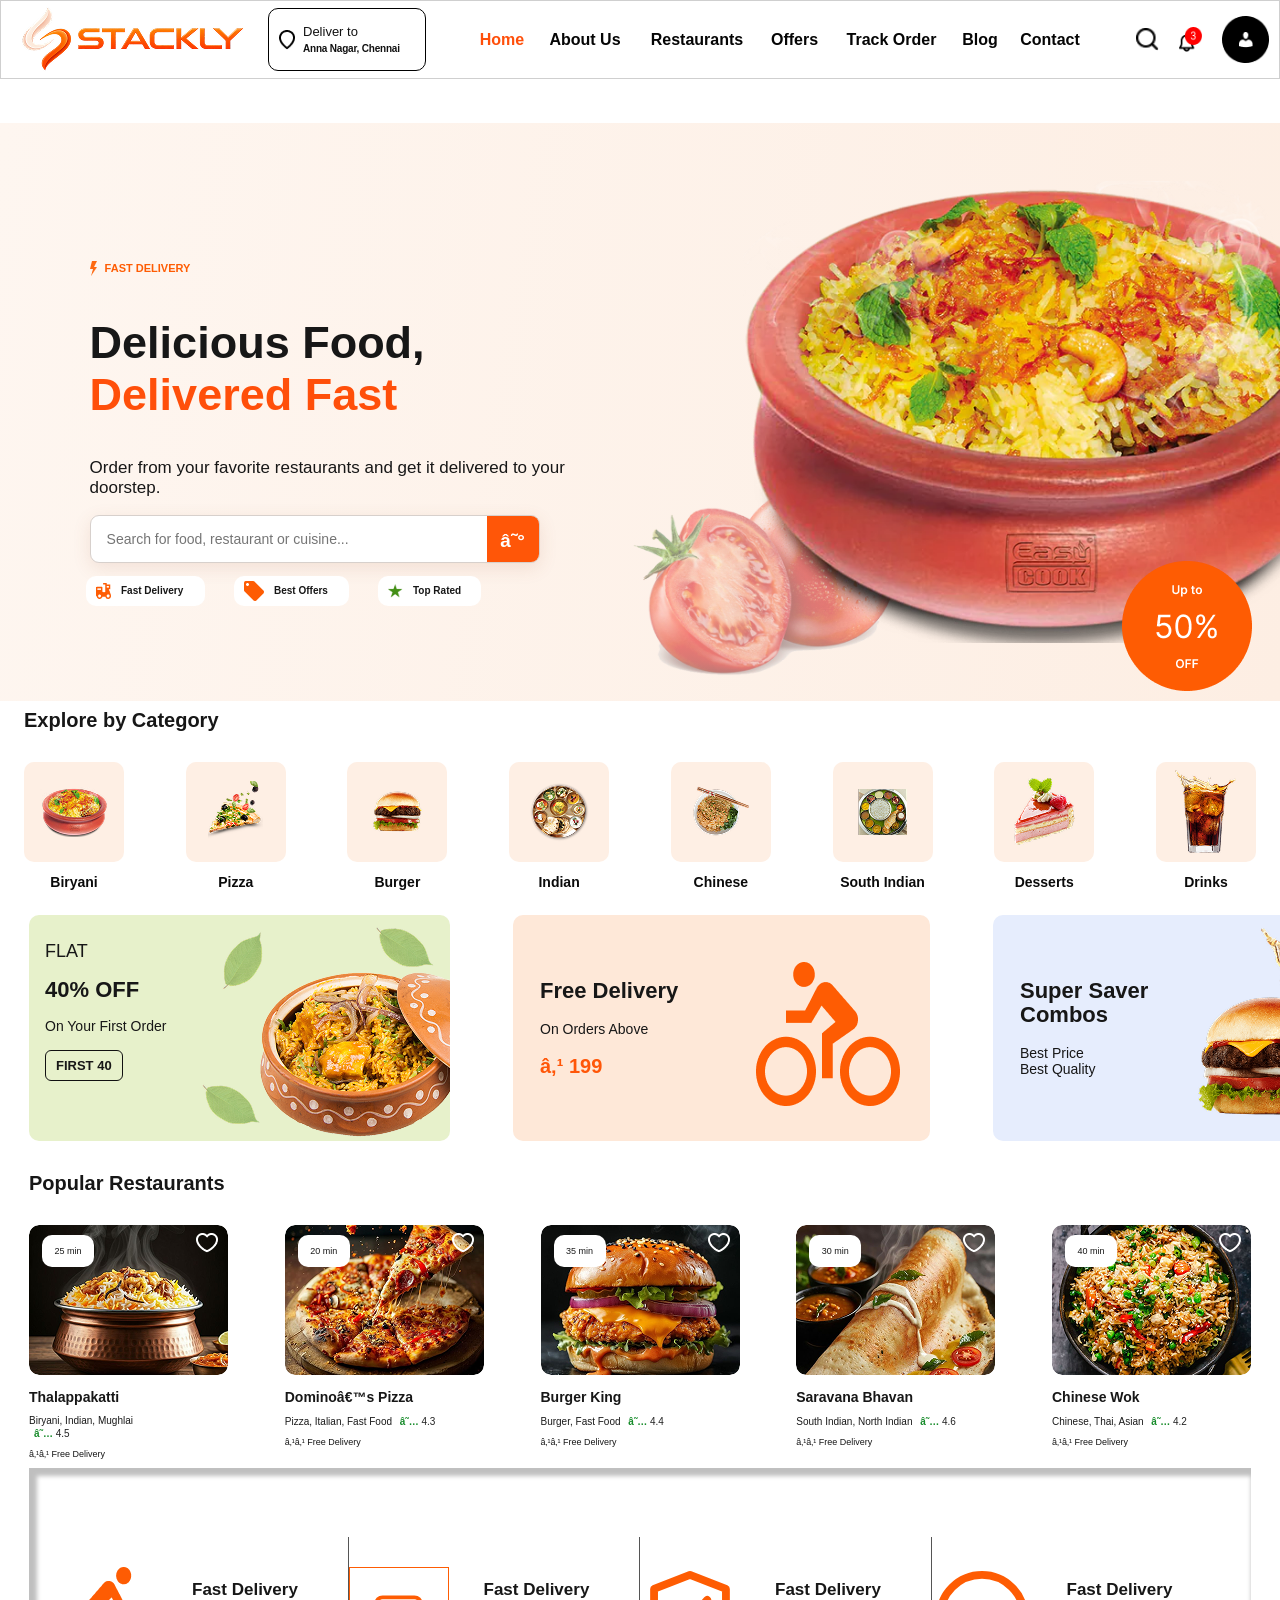
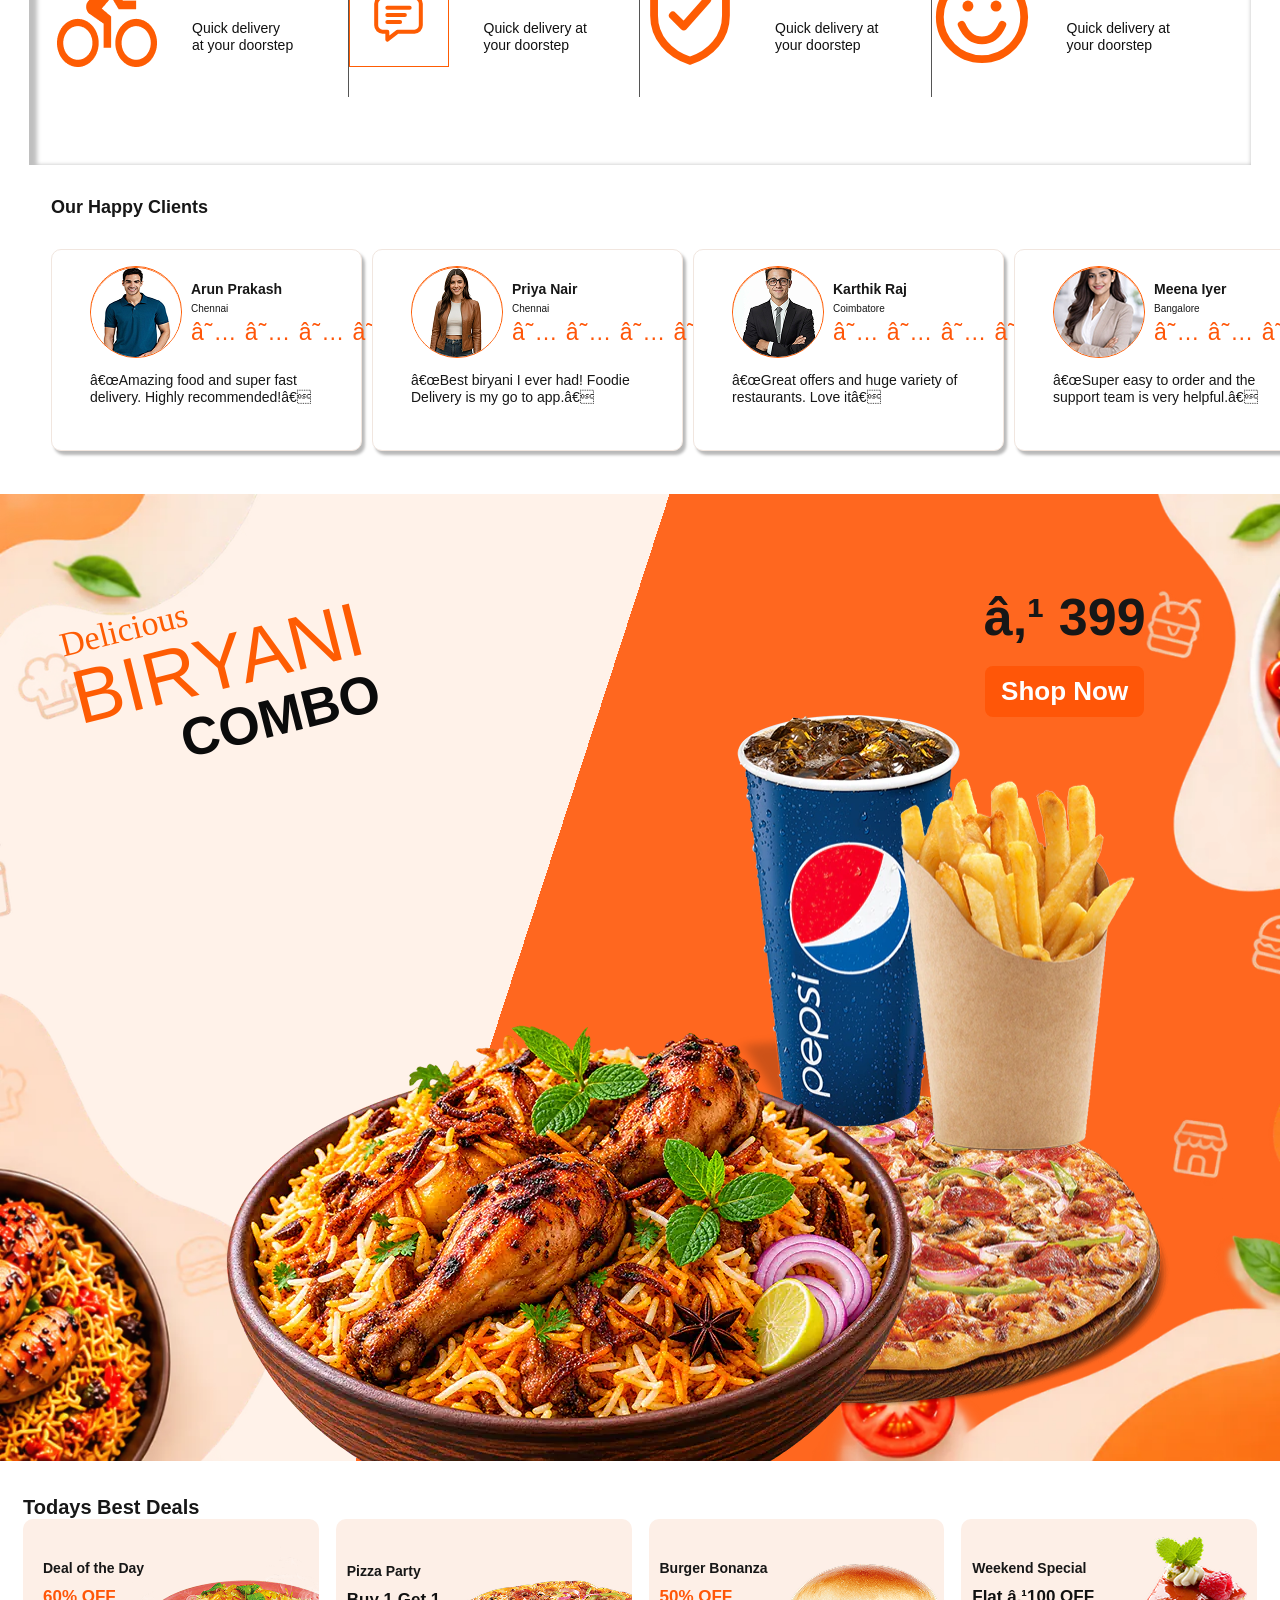
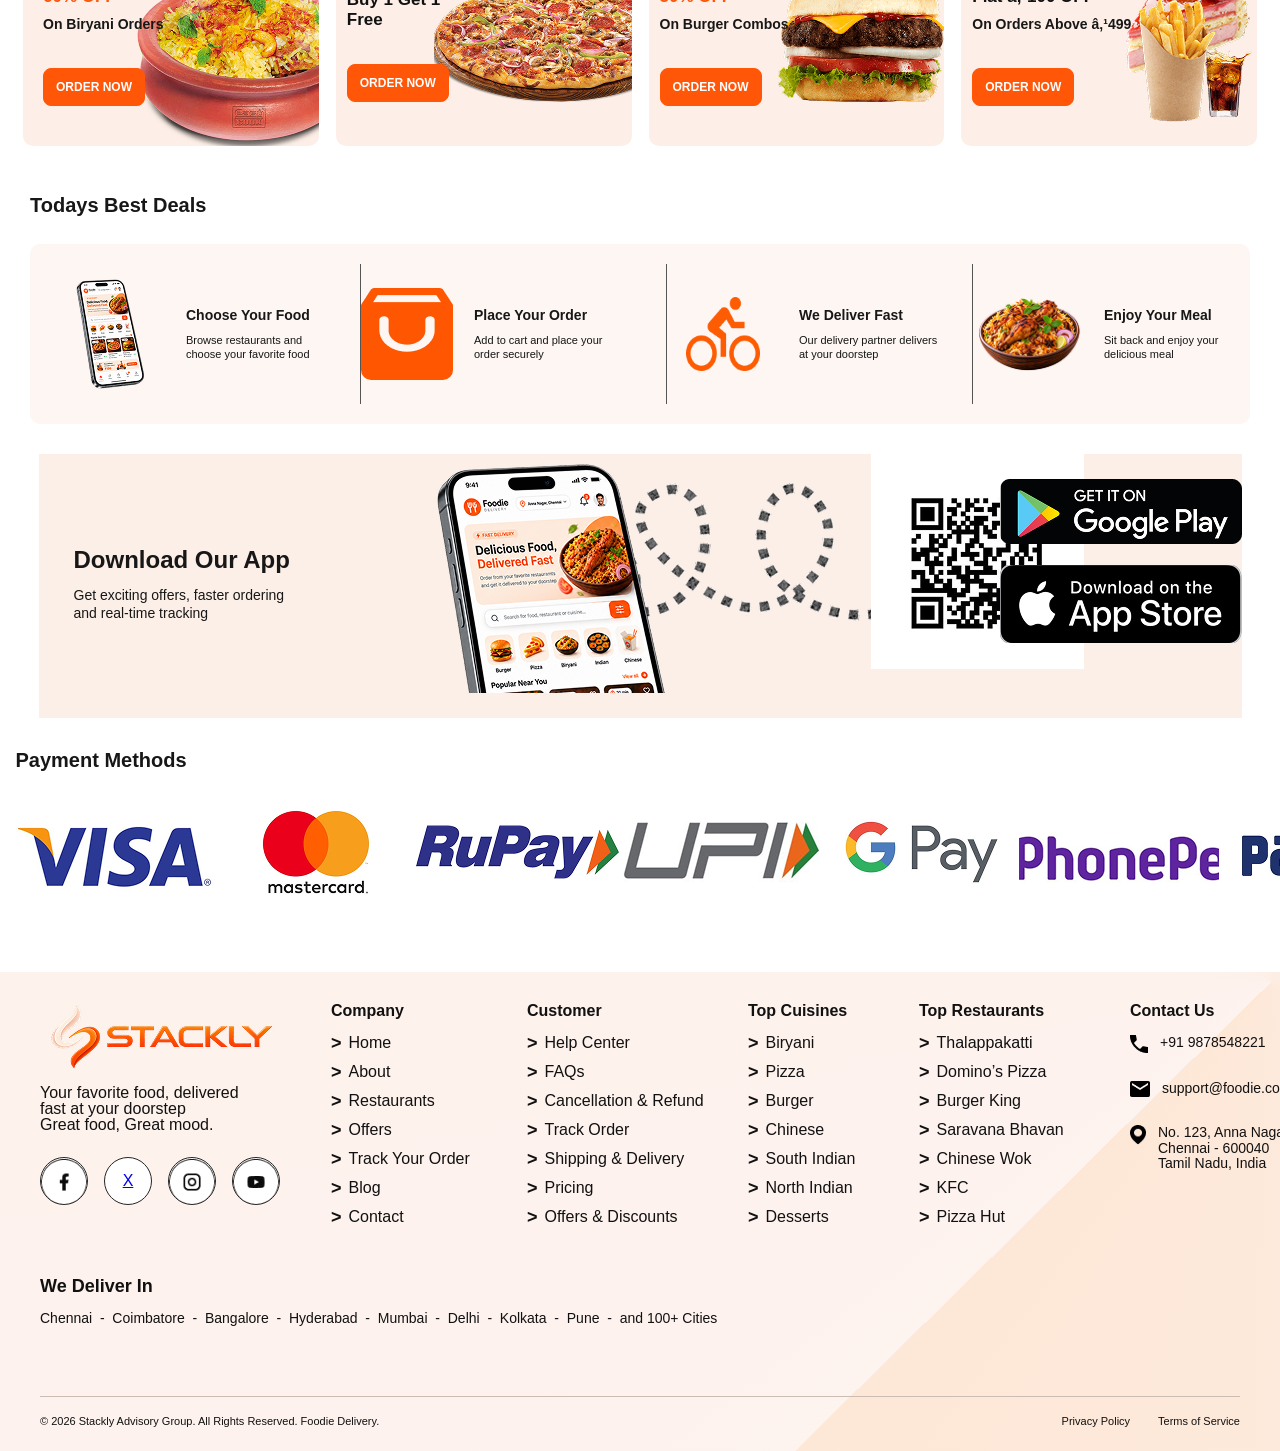
==== commit 1796515d: "Update index.html" ====
--- a/index.html
+++ b/index.html
@@ -24,8 +24,8 @@
       </div></section>
       <section class="home-trust-section"><div class="home-service-grid"><article><span class="home-service-icon"><img src="assets/images/home-service-delivery.webp" alt=""></span><div class="home-service-copy"><h3>Fast Delivery</h3><p>Quick delivery<br>at your doorstep</p></div></article><article><span class="home-service-icon"><img src="assets/images/home-service-shield.webp" alt=""></span><div class="home-service-copy"><h3>Fast Delivery</h3><p>Quick delivery<br>at your doorstep</p></div></article><article><span class="home-service-icon"><img src="assets/images/home-service-offer.webp" alt=""></span><div class="home-service-copy"><h3>Fast Delivery</h3><p>Quick delivery<br>at your doorstep</p></div></article><article><span class="home-service-icon"><img src="assets/images/home-service-support.webp" alt=""></span><div class="home-service-copy"><h3>Fast Delivery</h3><p>Quick delivery<br>at your doorstep</p></div></article></div></section><section class="home-clients-section"><h2>Our Happy Clients</h2><div class="home-client-grid"><article><div class="home-client-head"><span class="home-client-photo"><img src="assets/images/home-client-arun.webp" alt="Arun Prakash"></span><div><h3>Arun Prakash</h3><small>Chennai</small><div class="home-client-rating">â˜… â˜… â˜… â˜… â˜†</div></div></div><p>â€œAmazing food and super fast delivery. Highly recommended!â€</p></article><article><div class="home-client-head"><span class="home-client-photo"><img src="assets/images/home-client-priya.webp" alt="Priya Nair"></span><div><h3>Priya Nair</h3><small>Chennai</small><div class="home-client-rating">â˜… â˜… â˜… â˜… â˜†</div></div></div><p>â€œBest biryani I ever had! Foodie Delivery is my go to app.â€</p></article><article><div class="home-client-head"><span class="home-client-photo"><img src="assets/images/home-client-karthik.webp" alt="Karthik Raj"></span><div><h3>Karthik Raj</h3><small>Coimbatore</small><div class="home-client-rating">â˜… â˜… â˜… â˜… â˜†</div></div></div><p>â€œGreat offers and huge variety of restaurants. Love itâ€</p></article><article><div class="home-client-head"><span class="home-client-photo"><img src="assets/images/home-client-meena.webp" alt="Meena Iyer"></span><div><h3>Meena Iyer</h3><small>Bangalore</small><div class="home-client-rating">â˜… â˜… â˜… â˜… â˜†</div></div></div><p>â€œSuper easy to order and the support team is very helpful.â€</p></article></div></section>
       <section class="home-combo-promo" aria-label="Delicious biryani combo"><img class="home-combo-bg" src="assets/images/home-combo-background.webp" alt=""><div class="home-combo-title"><small>Delicious</small><strong>BIRYANI</strong><b>COMBO</b></div><div class="home-combo-price"><strong>â‚¹ 399</strong><a href="orders.html">Shop Now</a></div><img class="home-combo-biryani" src="assets/images/home-combo-biryani.webp" alt="Chicken biryani"><img class="home-combo-pizza" src="assets/images/home-combo-pizza.webp" alt="Pizza"><img class="home-combo-fries" src="assets/images/home-combo-fries.webp" alt="French fries"><img class="home-combo-pepsi" src="assets/images/home-combo-pepsi.webp" alt="Pepsi"></section>
-      <section class="home-best-deals"><h2>Todayâ€™s Best Deals</h2><div class="home-deal-grid"><article><div><h3>Deal of the Day</h3><strong>60% OFF</strong><p>On Biryani Orders</p><a href="orders.html">ORDER NOW</a></div><span class="home-deal-image"><img src="assets/images/home-deal-biryani.webp" alt=""></span></article><article><div><h3>Pizza Party</h3><strong>Buy 1 Get 1<br>Free</strong><a href="orders.html">ORDER NOW</a></div><span class="home-deal-image"><img src="assets/images/home-deal-pizza.webp" alt=""></span></article><article><div><h3>Burger Bonanza</h3><strong>50% OFF</strong><p>On Burger Combos</p><a href="orders.html">ORDER NOW</a></div><span class="home-deal-image"><img src="assets/images/home-deal-burger.webp" alt=""></span></article><article><div><h3>Weekend Special</h3><strong>Flat â‚¹100 OFF</strong><p>On Orders Above â‚¹499</p><a href="orders.html">ORDER NOW</a></div><span class="home-deal-image"><img src="assets/images/home-deal-weekend.webp" alt=""></span></article></div></section>
-      <section class="home-order-process"><h2>Todayâ€™s Best Deals</h2><div class="home-process-grid"><article><span class="home-process-image"><img src="assets/images/home-step-choose.webp" alt=""></span><div><h3>Choose Your Food</h3><p>Browse restaurants and choose your favorite food</p></div></article><article><span class="home-process-image"><img src="assets/images/home-step-order.webp" alt=""></span><div><h3>Place Your Order</h3><p>Add to cart and place your order securely</p></div></article><article><span class="home-process-image"><img src="assets/images/home-step-delivery.webp" alt=""></span><div><h3>We Deliver Fast</h3><p>Our delivery partner delivers at your doorstep</p></div></article><article><span class="home-process-image"><img src="assets/images/home-step-enjoy.webp" alt=""></span><div><h3>Enjoy Your Meal</h3><p>Sit back and enjoy your delicious meal</p></div></article></div></section>
+      <section class="home-best-deals"><h2>Todays Best Deals</h2><div class="home-deal-grid"><article><div><h3>Deal of the Day</h3><strong>60% OFF</strong><p>On Biryani Orders</p><a href="orders.html">ORDER NOW</a></div><span class="home-deal-image"><img src="assets/images/home-deal-biryani.webp" alt=""></span></article><article><div><h3>Pizza Party</h3><strong>Buy 1 Get 1<br>Free</strong><a href="orders.html">ORDER NOW</a></div><span class="home-deal-image"><img src="assets/images/home-deal-pizza.webp" alt=""></span></article><article><div><h3>Burger Bonanza</h3><strong>50% OFF</strong><p>On Burger Combos</p><a href="orders.html">ORDER NOW</a></div><span class="home-deal-image"><img src="assets/images/home-deal-burger.webp" alt=""></span></article><article><div><h3>Weekend Special</h3><strong>Flat â‚¹100 OFF</strong><p>On Orders Above â‚¹499</p><a href="orders.html">ORDER NOW</a></div><span class="home-deal-image"><img src="assets/images/home-deal-weekend.webp" alt=""></span></article></div></section>
+      <section class="home-order-process"><h2>Todays Best Deals</h2><div class="home-process-grid"><article><span class="home-process-image"><img src="assets/images/home-step-choose.webp" alt=""></span><div><h3>Choose Your Food</h3><p>Browse restaurants and choose your favorite food</p></div></article><article><span class="home-process-image"><img src="assets/images/home-step-order.webp" alt=""></span><div><h3>Place Your Order</h3><p>Add to cart and place your order securely</p></div></article><article><span class="home-process-image"><img src="assets/images/home-step-delivery.webp" alt=""></span><div><h3>We Deliver Fast</h3><p>Our delivery partner delivers at your doorstep</p></div></article><article><span class="home-process-image"><img src="assets/images/home-step-enjoy.webp" alt=""></span><div><h3>Enjoy Your Meal</h3><p>Sit back and enjoy your delicious meal</p></div></article></div></section>
       <section class="home-app-download"><div class="home-app-copy"><h2>Download Our App</h2><p>Get exciting offers, faster ordering<br>and real-time tracking</p></div><img class="home-app-phone-qr" src="assets/images/home-app-phone-qr.webp" alt="Foodie app and QR code"><img class="home-app-stores" src="assets/images/home-app-stores.webp" alt="Google Play and App Store"></section>
       <section class="home-payment-section"><h2>Payment Methods</h2><div class="home-payment-placeholders"><span><img src="assets/images/home-payment-visa.webp" alt="VISA"></span><span><img src="assets/images/home-payment-mastercard.webp" alt="Mastercard"></span><span><img src="assets/images/home-payment-rupay.webp" alt="RuPay"></span><span><img src="assets/images/home-payment-upi.webp" alt="UPI"></span><span><img src="assets/images/home-payment-gpay.webp" alt="G Pay"></span><span><img src="assets/images/home-payment-phonepe.webp" alt="PhonePe"></span><span><img src="assets/images/home-payment-paytm.webp" alt="Paytm"></span></div></section>
     </div>
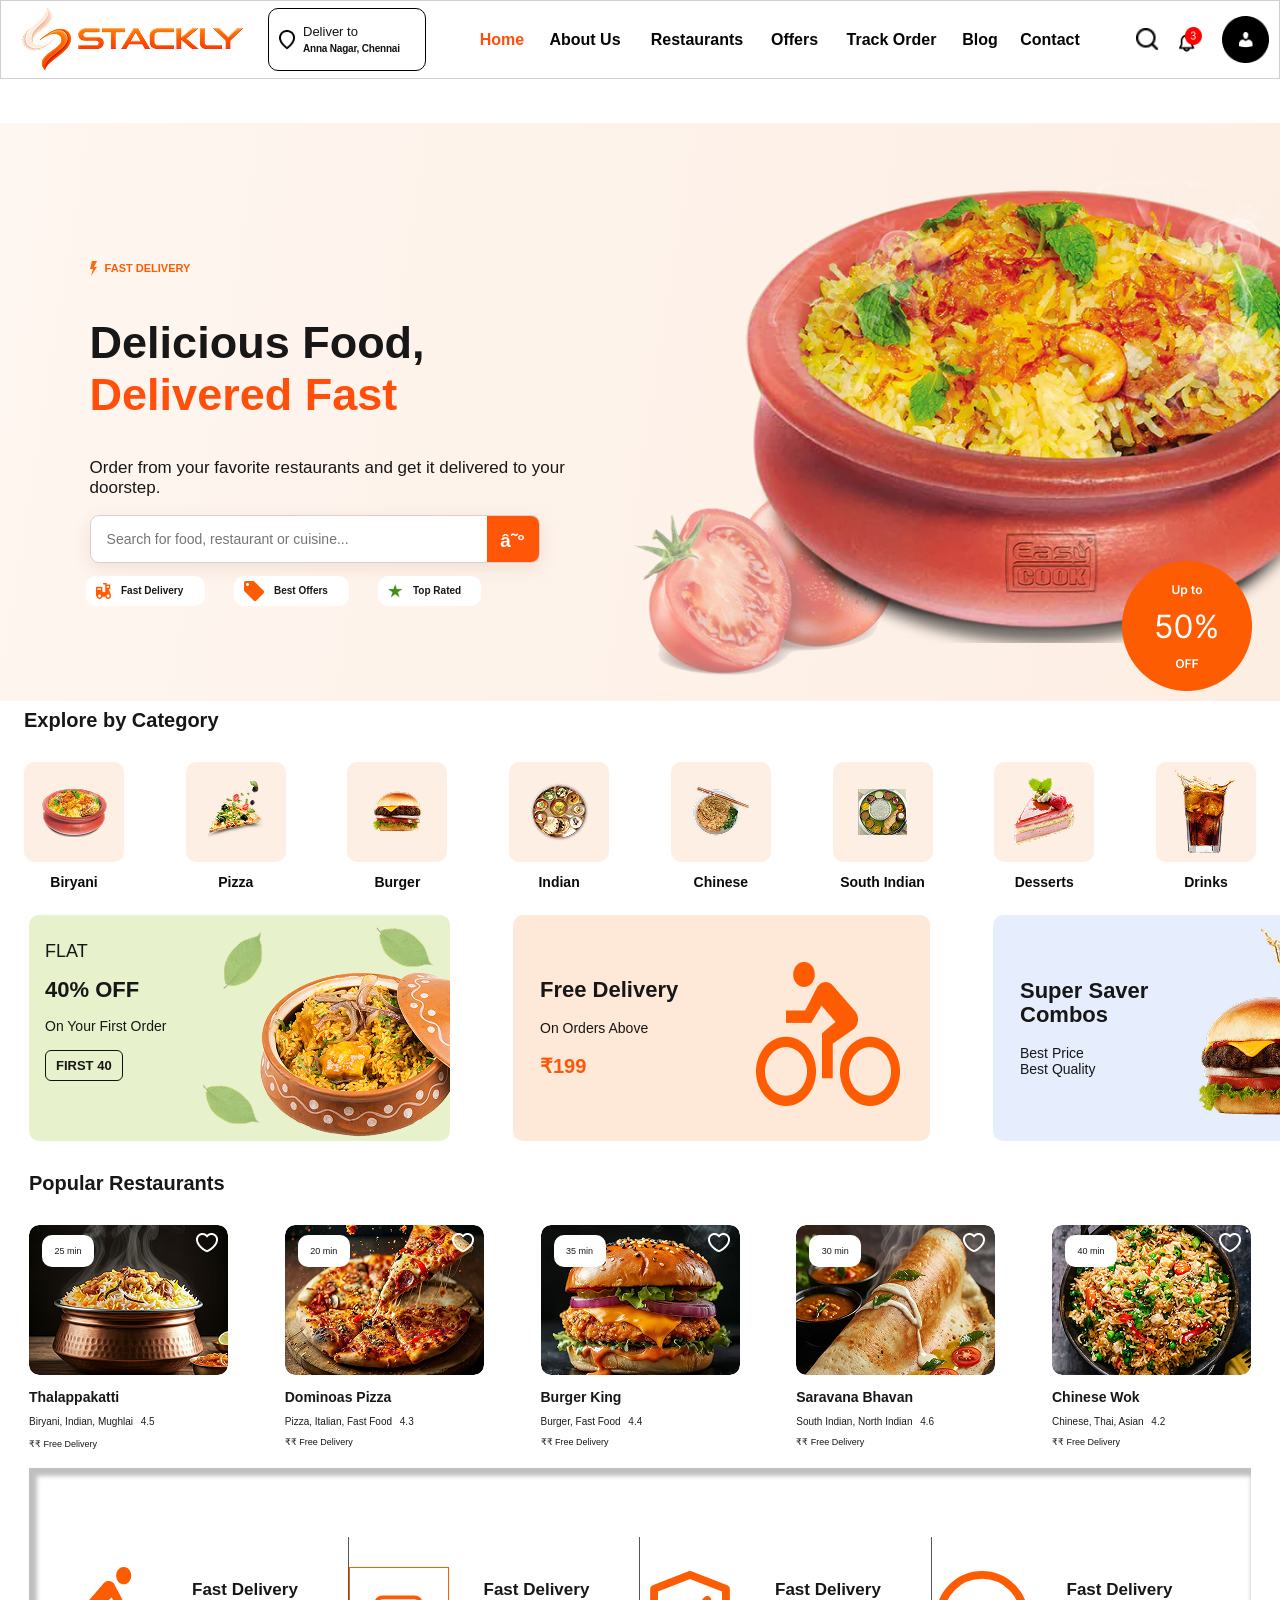
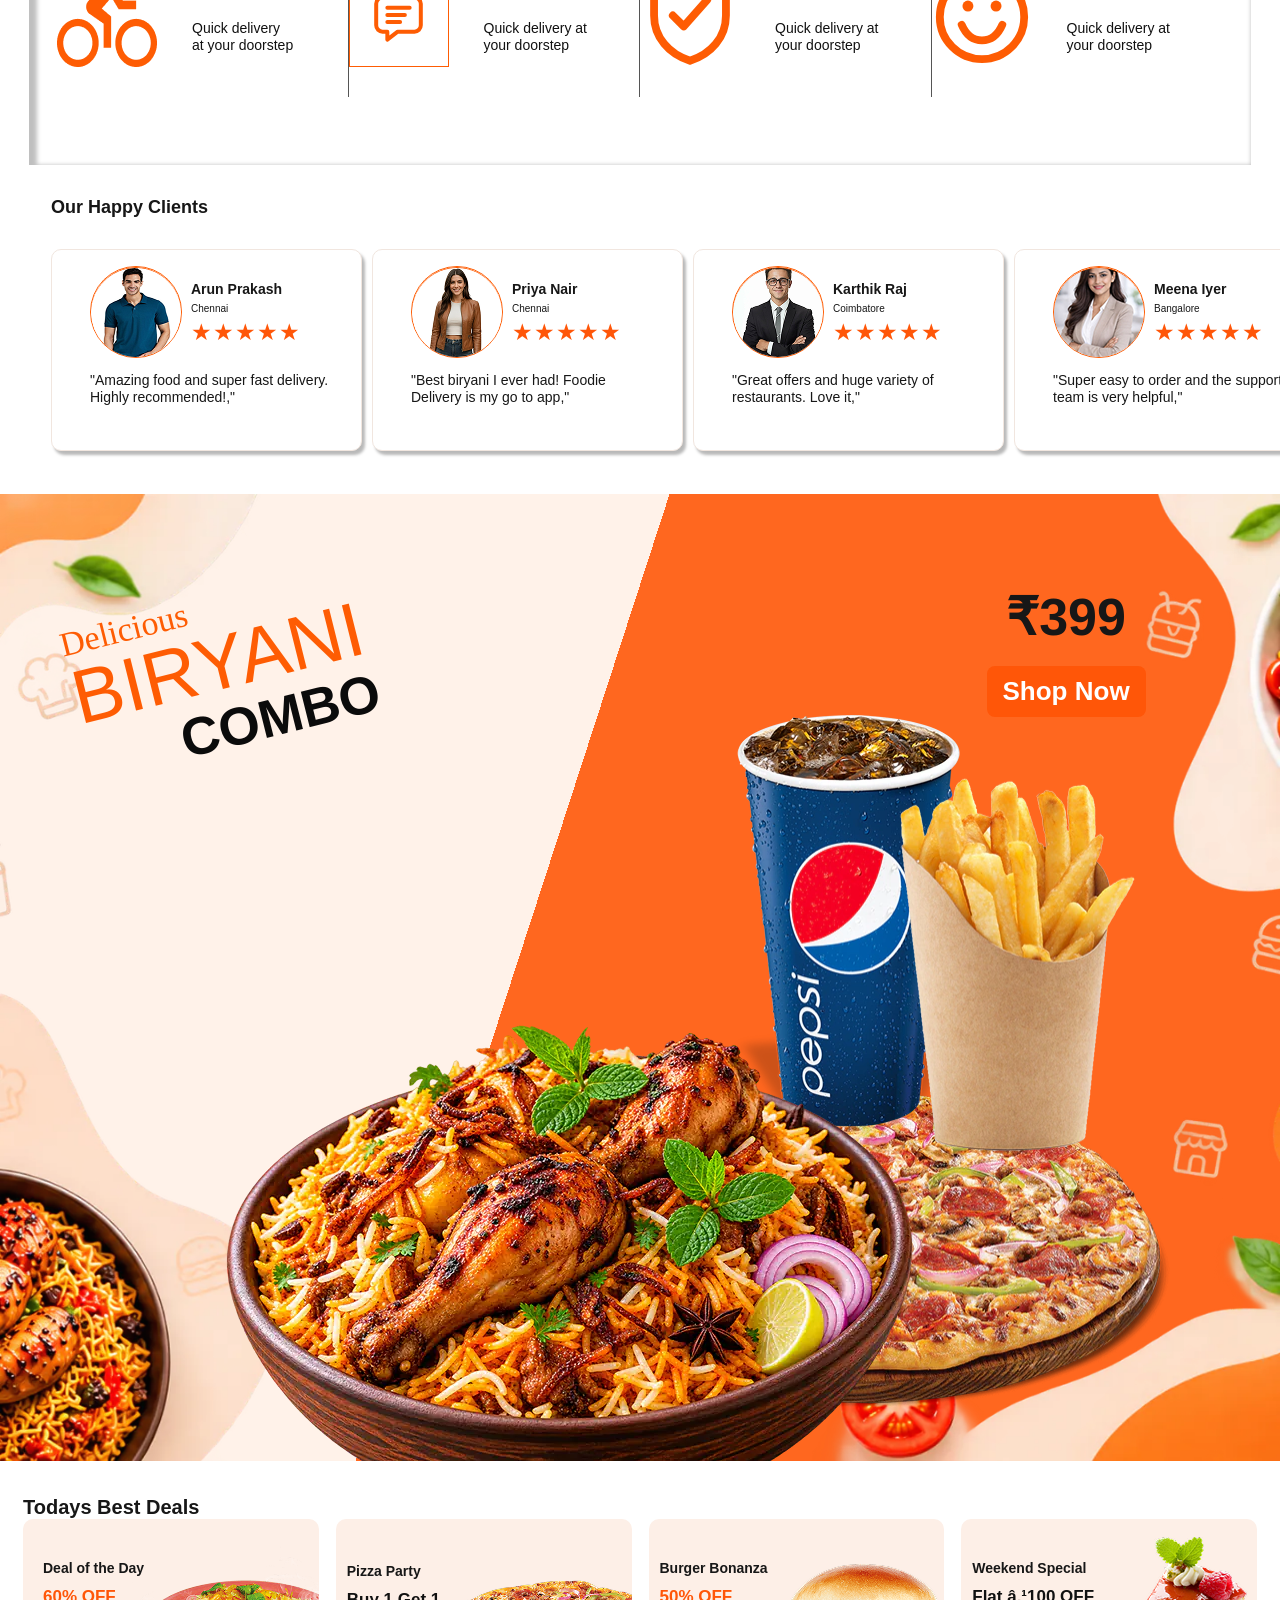
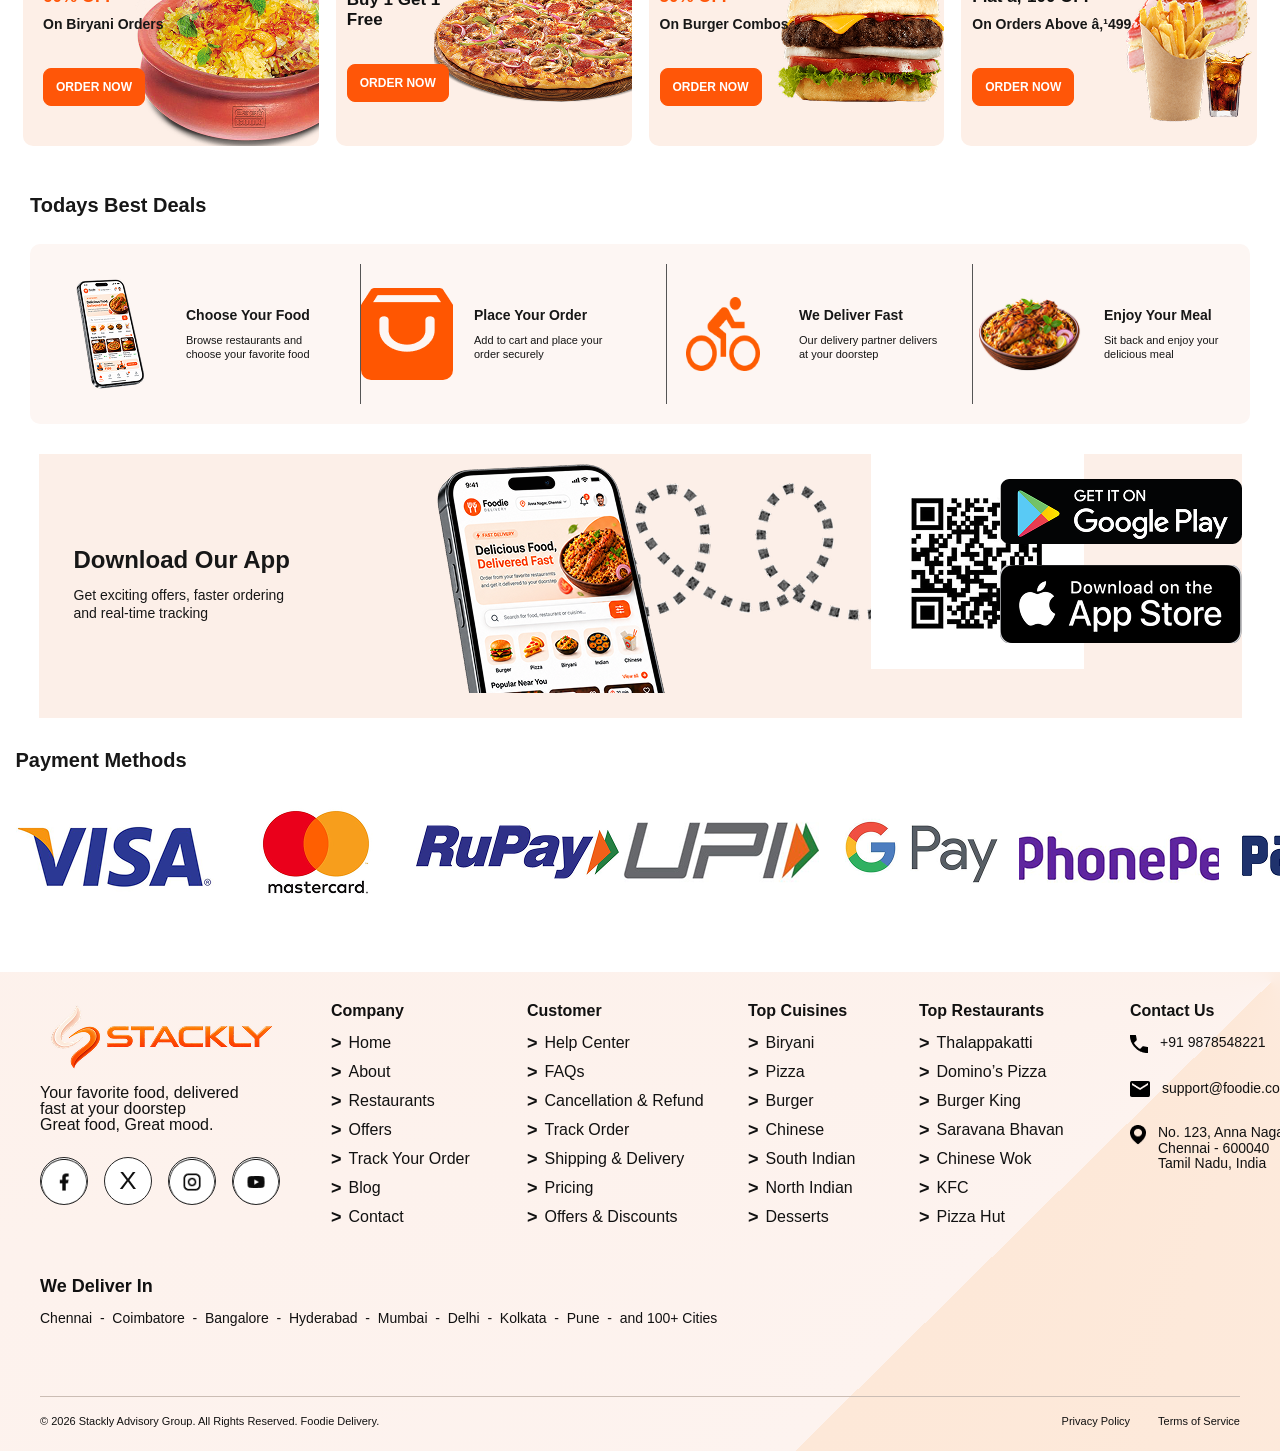
==== commit 987d8f22: "Update index.html" ====
--- a/index.html
+++ b/index.html
@@ -14,16 +14,16 @@
       <section class="home-catalog-section"><h2>Explore by Category</h2><div class="home-category-grid">
         <button><span class="home-image-placeholder"><img src="assets/images/home-category-biryani.webp" alt=""></span>Biryani</button><button><span class="home-image-placeholder"><img src="assets/images/home-category-pizza.webp" alt=""></span>Pizza</button><button><span class="home-image-placeholder"><img src="assets/images/home-category-burger.webp" alt=""></span>Burger</button><button><span class="home-image-placeholder"><img src="assets/images/home-category-indian.webp" alt=""></span>Indian</button><button><span class="home-image-placeholder"><img src="assets/images/home-category-chinese.webp" alt=""></span>Chinese</button><button><span class="home-image-placeholder"><img src="assets/images/home-category-south-indian.webp" alt=""></span>South Indian</button><button><span class="home-image-placeholder"><img src="assets/images/home-category-desserts.webp" alt=""></span>Desserts</button><button><span class="home-image-placeholder"><img src="assets/images/home-category-drinks.webp" alt=""></span>Drinks</button>
       </div></section>
-      <section class="home-offers-grid"><article class="home-offer-card green"><small>FLAT</small><strong>40% OFF</strong><p>On Your First Order</p><b>FIRST 40</b><img class="home-offer-art offer-biryani" src="assets/images/home-offer-biryani.webp" alt="Biryani offer"></article><article class="home-offer-card peach"><strong>Free Delivery</strong><p>On Orders Above</p><em>â‚¹ 199</em><img class="home-offer-art offer-delivery" src="assets/images/home-offer-delivery.webp" alt="Delivery rider"></article><article class="home-offer-card blue"><strong>Super Saver<br>Combos</strong><p>Best Price<br>Best Quality</p><img class="home-offer-art offer-combo" src="assets/images/home-offer-combo.webp" alt="Burger combo"></article></section>
+      <section class="home-offers-grid"><article class="home-offer-card green"><small>FLAT</small><strong>40% OFF</strong><p>On Your First Order</p><b>FIRST 40</b><img class="home-offer-art offer-biryani" src="assets/images/home-offer-biryani.webp" alt="Biryani offer"></article><article class="home-offer-card peach"><strong>Free Delivery</strong><p>On Orders Above</p><em> ₹199</em><img class="home-offer-art offer-delivery" src="assets/images/home-offer-delivery.webp" alt="Delivery rider"></article><article class="home-offer-card blue"><strong>Super Saver<br>Combos</strong><p>Best Price<br>Best Quality</p><img class="home-offer-art offer-combo" src="assets/images/home-offer-combo.webp" alt="Burger combo"></article></section>
       <section class="home-catalog-section home-restaurants" id="restaurants"><h2>Popular Restaurants</h2><div class="home-restaurant-grid">
-        <article><div class="home-restaurant-image"><img class="home-restaurant-photo" src="assets/images/home-restaurant-thalappakatti.webp" alt="Thalappakatti"><span>25 min</span><button><img src="assets/images/home-heart.webp" alt=""></button></div><div class="home-restaurant-copy"><h3>Thalappakatti</h3><p>Biryani, Indian, Mughlai <b>â˜… <i>4.5</i></b></p><small>â‚¹â‚¹ Free Delivery</small></div></article>
-        <article><div class="home-restaurant-image"><img class="home-restaurant-photo" src="assets/images/home-restaurant-dominos.webp" alt="Dominoâ€™s Pizza"><span>20 min</span><button><img src="assets/images/home-heart.webp" alt=""></button></div><div class="home-restaurant-copy"><h3>Dominoâ€™s Pizza</h3><p>Pizza, Italian, Fast Food <b>â˜… <i>4.3</i></b></p><small>â‚¹â‚¹ Free Delivery</small></div></article>
-        <article><div class="home-restaurant-image"><img class="home-restaurant-photo" src="assets/images/home-restaurant-burger-king.webp" alt="Burger King"><span>35 min</span><button><img src="assets/images/home-heart.webp" alt=""></button></div><div class="home-restaurant-copy"><h3>Burger King</h3><p>Burger, Fast Food <b>â˜… <i>4.4</i></b></p><small>â‚¹â‚¹ Free Delivery</small></div></article>
-        <article><div class="home-restaurant-image"><img class="home-restaurant-photo" src="assets/images/home-restaurant-saravana.webp" alt="Saravana Bhavan"><span>30 min</span><button><img src="assets/images/home-heart.webp" alt=""></button></div><div class="home-restaurant-copy"><h3>Saravana Bhavan</h3><p>South Indian, North Indian <b>â˜… <i>4.6</i></b></p><small>â‚¹â‚¹ Free Delivery</small></div></article>
-        <article><div class="home-restaurant-image"><img class="home-restaurant-photo" src="assets/images/home-restaurant-chinese-wok.webp" alt="Chinese Wok"><span>40 min</span><button><img src="assets/images/home-heart.webp" alt=""></button></div><div class="home-restaurant-copy"><h3>Chinese Wok</h3><p>Chinese, Thai, Asian <b>â˜… <i>4.2</i></b></p><small>â‚¹â‚¹ Free Delivery</small></div></article>
+        <article><div class="home-restaurant-image"><img class="home-restaurant-photo" src="assets/images/home-restaurant-thalappakatti.webp" alt="Thalappakatti"><span>25 min</span><button><img src="assets/images/home-heart.webp" alt=""></button></div><div class="home-restaurant-copy"><h3>Thalappakatti</h3><p>Biryani, Indian, Mughlai <b> <i>4.5</i></b></p><small>₹₹ Free Delivery</small></div></article>
+        <article><div class="home-restaurant-image"><img class="home-restaurant-photo" src="assets/images/home-restaurant-dominos.webp" alt="Dominoâ€™s Pizza"><span>20 min</span><button><img src="assets/images/home-heart.webp" alt=""></button></div><div class="home-restaurant-copy"><h3>Dominoas Pizza</h3><p>Pizza, Italian, Fast Food <b> <i>4.3</i></b></p><small>₹₹ Free Delivery</small></div></article>
+        <article><div class="home-restaurant-image"><img class="home-restaurant-photo" src="assets/images/home-restaurant-burger-king.webp" alt="Burger King"><span>35 min</span><button><img src="assets/images/home-heart.webp" alt=""></button></div><div class="home-restaurant-copy"><h3>Burger King</h3><p>Burger, Fast Food <b> <i>4.4</i></b></p><small>₹₹ Free Delivery</small></div></article>
+        <article><div class="home-restaurant-image"><img class="home-restaurant-photo" src="assets/images/home-restaurant-saravana.webp" alt="Saravana Bhavan"><span>30 min</span><button><img src="assets/images/home-heart.webp" alt=""></button></div><div class="home-restaurant-copy"><h3>Saravana Bhavan</h3><p>South Indian, North Indian <b> <i>4.6</i></b></p><small>₹₹ Free Delivery</small></div></article>
+        <article><div class="home-restaurant-image"><img class="home-restaurant-photo" src="assets/images/home-restaurant-chinese-wok.webp" alt="Chinese Wok"><span>40 min</span><button><img src="assets/images/home-heart.webp" alt=""></button></div><div class="home-restaurant-copy"><h3>Chinese Wok</h3><p>Chinese, Thai, Asian <b> <i>4.2</i></b></p><small>₹₹ Free Delivery</small></div></article>
       </div></section>
-      <section class="home-trust-section"><div class="home-service-grid"><article><span class="home-service-icon"><img src="assets/images/home-service-delivery.webp" alt=""></span><div class="home-service-copy"><h3>Fast Delivery</h3><p>Quick delivery<br>at your doorstep</p></div></article><article><span class="home-service-icon"><img src="assets/images/home-service-shield.webp" alt=""></span><div class="home-service-copy"><h3>Fast Delivery</h3><p>Quick delivery<br>at your doorstep</p></div></article><article><span class="home-service-icon"><img src="assets/images/home-service-offer.webp" alt=""></span><div class="home-service-copy"><h3>Fast Delivery</h3><p>Quick delivery<br>at your doorstep</p></div></article><article><span class="home-service-icon"><img src="assets/images/home-service-support.webp" alt=""></span><div class="home-service-copy"><h3>Fast Delivery</h3><p>Quick delivery<br>at your doorstep</p></div></article></div></section><section class="home-clients-section"><h2>Our Happy Clients</h2><div class="home-client-grid"><article><div class="home-client-head"><span class="home-client-photo"><img src="assets/images/home-client-arun.webp" alt="Arun Prakash"></span><div><h3>Arun Prakash</h3><small>Chennai</small><div class="home-client-rating">â˜… â˜… â˜… â˜… â˜†</div></div></div><p>â€œAmazing food and super fast delivery. Highly recommended!â€</p></article><article><div class="home-client-head"><span class="home-client-photo"><img src="assets/images/home-client-priya.webp" alt="Priya Nair"></span><div><h3>Priya Nair</h3><small>Chennai</small><div class="home-client-rating">â˜… â˜… â˜… â˜… â˜†</div></div></div><p>â€œBest biryani I ever had! Foodie Delivery is my go to app.â€</p></article><article><div class="home-client-head"><span class="home-client-photo"><img src="assets/images/home-client-karthik.webp" alt="Karthik Raj"></span><div><h3>Karthik Raj</h3><small>Coimbatore</small><div class="home-client-rating">â˜… â˜… â˜… â˜… â˜†</div></div></div><p>â€œGreat offers and huge variety of restaurants. Love itâ€</p></article><article><div class="home-client-head"><span class="home-client-photo"><img src="assets/images/home-client-meena.webp" alt="Meena Iyer"></span><div><h3>Meena Iyer</h3><small>Bangalore</small><div class="home-client-rating">â˜… â˜… â˜… â˜… â˜†</div></div></div><p>â€œSuper easy to order and the support team is very helpful.â€</p></article></div></section>
-      <section class="home-combo-promo" aria-label="Delicious biryani combo"><img class="home-combo-bg" src="assets/images/home-combo-background.webp" alt=""><div class="home-combo-title"><small>Delicious</small><strong>BIRYANI</strong><b>COMBO</b></div><div class="home-combo-price"><strong>â‚¹ 399</strong><a href="orders.html">Shop Now</a></div><img class="home-combo-biryani" src="assets/images/home-combo-biryani.webp" alt="Chicken biryani"><img class="home-combo-pizza" src="assets/images/home-combo-pizza.webp" alt="Pizza"><img class="home-combo-fries" src="assets/images/home-combo-fries.webp" alt="French fries"><img class="home-combo-pepsi" src="assets/images/home-combo-pepsi.webp" alt="Pepsi"></section>
+      <section class="home-trust-section"><div class="home-service-grid"><article><span class="home-service-icon"><img src="assets/images/home-service-delivery.webp" alt=""></span><div class="home-service-copy"><h3>Fast Delivery</h3><p>Quick delivery<br>at your doorstep</p></div></article><article><span class="home-service-icon"><img src="assets/images/home-service-shield.webp" alt=""></span><div class="home-service-copy"><h3>Fast Delivery</h3><p>Quick delivery<br>at your doorstep</p></div></article><article><span class="home-service-icon"><img src="assets/images/home-service-offer.webp" alt=""></span><div class="home-service-copy"><h3>Fast Delivery</h3><p>Quick delivery<br>at your doorstep</p></div></article><article><span class="home-service-icon"><img src="assets/images/home-service-support.webp" alt=""></span><div class="home-service-copy"><h3>Fast Delivery</h3><p>Quick delivery<br>at your doorstep</p></div></article></div></section><section class="home-clients-section"><h2>Our Happy Clients</h2><div class="home-client-grid"><article><div class="home-client-head"><span class="home-client-photo"><img src="assets/images/home-client-arun.webp" alt="Arun Prakash"></span><div><h3>Arun Prakash</h3><small>Chennai</small><div class="home-client-rating">★★★★★</div></div></div><p>"Amazing food and super fast delivery. Highly recommended!,"</p></article><article><div class="home-client-head"><span class="home-client-photo"><img src="assets/images/home-client-priya.webp" alt="Priya Nair"></span><div><h3>Priya Nair</h3><small>Chennai</small><div class="home-client-rating">★★★★★</div></div></div><p>"Best biryani I ever had! Foodie Delivery is my go to app,"</p></article><article><div class="home-client-head"><span class="home-client-photo"><img src="assets/images/home-client-karthik.webp" alt="Karthik Raj"></span><div><h3>Karthik Raj</h3><small>Coimbatore</small><div class="home-client-rating">★★★★★</div></div></div><p>"Great offers and huge variety of restaurants. Love it,"</p></article><article><div class="home-client-head"><span class="home-client-photo"><img src="assets/images/home-client-meena.webp" alt="Meena Iyer"></span><div><h3>Meena Iyer</h3><small>Bangalore</small><div class="home-client-rating">★★★★★</div></div></div><p>"Super easy to order and the support team is very helpful,"</p></article></div></section>
+      <section class="home-combo-promo" aria-label="Delicious biryani combo"><img class="home-combo-bg" src="assets/images/home-combo-background.webp" alt=""><div class="home-combo-title"><small>Delicious</small><strong>BIRYANI</strong><b>COMBO</b></div><div class="home-combo-price"><strong>₹399</strong><a href="orders.html">Shop Now</a></div><img class="home-combo-biryani" src="assets/images/home-combo-biryani.webp" alt="Chicken biryani"><img class="home-combo-pizza" src="assets/images/home-combo-pizza.webp" alt="Pizza"><img class="home-combo-fries" src="assets/images/home-combo-fries.webp" alt="French fries"><img class="home-combo-pepsi" src="assets/images/home-combo-pepsi.webp" alt="Pepsi"></section>
       <section class="home-best-deals"><h2>Todays Best Deals</h2><div class="home-deal-grid"><article><div><h3>Deal of the Day</h3><strong>60% OFF</strong><p>On Biryani Orders</p><a href="orders.html">ORDER NOW</a></div><span class="home-deal-image"><img src="assets/images/home-deal-biryani.webp" alt=""></span></article><article><div><h3>Pizza Party</h3><strong>Buy 1 Get 1<br>Free</strong><a href="orders.html">ORDER NOW</a></div><span class="home-deal-image"><img src="assets/images/home-deal-pizza.webp" alt=""></span></article><article><div><h3>Burger Bonanza</h3><strong>50% OFF</strong><p>On Burger Combos</p><a href="orders.html">ORDER NOW</a></div><span class="home-deal-image"><img src="assets/images/home-deal-burger.webp" alt=""></span></article><article><div><h3>Weekend Special</h3><strong>Flat â‚¹100 OFF</strong><p>On Orders Above â‚¹499</p><a href="orders.html">ORDER NOW</a></div><span class="home-deal-image"><img src="assets/images/home-deal-weekend.webp" alt=""></span></article></div></section>
       <section class="home-order-process"><h2>Todays Best Deals</h2><div class="home-process-grid"><article><span class="home-process-image"><img src="assets/images/home-step-choose.webp" alt=""></span><div><h3>Choose Your Food</h3><p>Browse restaurants and choose your favorite food</p></div></article><article><span class="home-process-image"><img src="assets/images/home-step-order.webp" alt=""></span><div><h3>Place Your Order</h3><p>Add to cart and place your order securely</p></div></article><article><span class="home-process-image"><img src="assets/images/home-step-delivery.webp" alt=""></span><div><h3>We Deliver Fast</h3><p>Our delivery partner delivers at your doorstep</p></div></article><article><span class="home-process-image"><img src="assets/images/home-step-enjoy.webp" alt=""></span><div><h3>Enjoy Your Meal</h3><p>Sit back and enjoy your delicious meal</p></div></article></div></section>
       <section class="home-app-download"><div class="home-app-copy"><h2>Download Our App</h2><p>Get exciting offers, faster ordering<br>and real-time tracking</p></div><img class="home-app-phone-qr" src="assets/images/home-app-phone-qr.webp" alt="Foodie app and QR code"><img class="home-app-stores" src="assets/images/home-app-stores.webp" alt="Google Play and App Store"></section>
--- a/assets/css/style.css
+++ b/assets/css/style.css
@@ -1,1822 +1,1921 @@
-*{box-sizing:border-box}html{scroll-behavior:smooth}body{margin:0;font-family:Arial,sans-serif;color:#171717}header{height:124px;display:flex;align-items:center;gap:31px;padding:0 clamp(22px,1.5vw,34px);border:1px solid #cfcfcf;position:sticky;top:0;background:#fff;z-index:20}.logo{display:flex;align-items:center;gap:8px;font-weight:900;color:#ff4f0a;text-decoration:none}.logo-mark{width:48px;height:56px;border-radius:56% 44% 58% 42%;display:grid;place-items:center;color:transparent;background:linear-gradient(145deg,#ffb089 0 22%,#ff4f0a 23% 58%,#f15c12 59%);transform:skew(-12deg) rotate(-18deg);position:relative}.logo-mark:after{content:"";width:24px;height:33px;border:5px solid #fff;border-left-color:transparent;border-bottom-color:transparent;border-radius:50%;transform:rotate(22deg)}.logo-text{font-size:33px;letter-spacing:.5px}.location{height:64px;min-width:158px;display:flex;align-items:center;gap:16px;border:1.5px solid #111;background:#fff;border-radius:8px;padding:10px 14px;text-align:left;color:#111}.pin{width:17px;height:17px;border:3px solid #111;border-radius:50% 50% 50% 0;transform:rotate(-45deg);position:relative;flex:0 0 auto}.pin:after{content:"";position:absolute;inset:3px;border-radius:50%;background:#111}.location>span:last-child{font-size:17px;line-height:1.1}.location small{display:block;font-weight:800;margin-top:8px;font-size:10px}nav{margin-left:auto;display:flex;align-items:center;gap:30px}nav a{color:#050505;text-decoration:none;font-weight:500;font-size:20px;line-height:1;white-space:nowrap}nav a:hover,nav a.active{color:#ff4f0a}.actions{display:flex;align-items:center;gap:19px;margin-left:17px}.actions button{border:0;background:transparent;position:relative;padding:0}.icon-btn{width:26px;height:30px}.search-icon:before{content:"";position:absolute;left:1px;top:5px;width:15px;height:15px;border:3px solid #050505;border-radius:50%}.search-icon:after{content:"";position:absolute;left:18px;top:21px;width:10px;height:3px;background:#050505;transform:rotate(45deg);border-radius:2px}.bell-shape{position:absolute;left:4px;top:7px;width:17px;height:17px;border:3px solid #050505;border-top-left-radius:12px;border-top-right-radius:12px;border-bottom:0}.bell-shape:before{content:"";position:absolute;left:4px;bottom:-7px;width:10px;height:3px;background:#050505;border-radius:2px}.bell-shape:after{content:"";position:absolute;left:6px;bottom:-12px;width:5px;height:5px;background:#050505;border-radius:50%}.cart i{position:absolute;right:-7px;top:1px;background:red;color:white;border-radius:50%;font-size:12px;line-height:19px;min-width:19px;height:19px;text-align:center;font-style:normal}.account{width:50px;height:50px;background:#050505!important;color:white;border-radius:50%;display:grid;place-items:center}.account span{width:17px;height:17px;border-radius:50%;background:#fff;position:relative}.account span:after{content:"";position:absolute;left:-7px;top:20px;width:31px;height:15px;border-radius:18px 18px 6px 6px;background:#fff}#menuBtn{display:none;margin-left:auto;border:1px solid #111;background:#fff;border-radius:6px;padding:8px 12px;font-size:14px;font-weight:800}.hero{min-height:485px;background:#fff3ec;display:grid;grid-template-columns:45% 55%;align-items:center;padding-left:7%;overflow:hidden}.hero small{display:inline-block;background:#ffe0cf;color:#ff4f0a;border-radius:999px;padding:8px 12px;font-weight:800;font-size:11px}.hero h1{font-size:45px}.hero h1 span{color:#ff4f0a}.hero p{font-size:17px}.hero form{display:flex;max-width:450px}.hero input{flex:1;padding:13px;border:1px solid #ddd}.hero form button{background:#ff4f0a;color:#fff;border:0;padding:0 20px}.hero-art{height:485px;position:relative}.hero-art img{position:absolute;object-fit:contain}.biryani{right:0;width:82%;height:100%}.tomato{left:0;bottom:10px;width:45%}.content{width:min(1393px,calc(100% - 46px));margin:30px auto}.content h2{font-size:16px;margin:25px 0 16px}.content>img,.content>div>img{display:block;width:100%;height:auto;margin-bottom:30px}.combo{height:750px;position:relative;overflow:hidden}.combo>img{width:100%;height:100%;object-fit:fill}.combo>div{position:absolute;left:8%;top:15%;font-size:34px;color:#ff4f0a}.combo strong{color:#111}.lower img{margin-bottom:30px}.site-footer{margin-top:70px;background:#171717;color:#fff;padding:54px max(22px,calc((100vw - 1180px)/2)) 0}.footer-top{display:grid;grid-template-columns:1.5fr repeat(3,1fr) 1.35fr;gap:36px}.footer-logo{display:inline-flex;color:#ff6b2a;text-decoration:none;font-size:28px;font-weight:900;margin-bottom:18px}.footer-brand p,.footer-contact p{color:#cfc9c4;font-size:13px;line-height:1.65;margin:0 0 18px}.footer-socials{display:flex;gap:10px;margin-top:24px}.footer-socials button{width:38px;height:38px;border:1px solid #4d4d4d;border-radius:50%;background:#242424;color:#fff;font-weight:800}.footer-col h3,.footer-contact h3{font-size:14px;margin:4px 0 18px}.footer-col a{display:block;color:#cfc9c4;text-decoration:none;font-size:13px;line-height:2.25}.footer-col a:hover{color:#ff8a55}.footer-contact b{color:#fff}.footer-cities{border-top:1px solid #333;border-bottom:1px solid #333;margin-top:36px;padding:18px 0;display:flex;align-items:center;gap:13px;flex-wrap:wrap;color:#cfc9c4}.footer-cities span{text-transform:uppercase;font-size:11px;letter-spacing:1px;color:#8f8f8f}.footer-cities b{font-size:12px;border:1px solid #3b3b3b;border-radius:999px;padding:8px 13px;background:#202020}.footer-bottom{display:flex;justify-content:space-between;gap:18px;padding:22px 0;color:#a9a19b;font-size:12px}@media(max-width:1180px){header{gap:18px}.logo-text{font-size:26px}.logo-mark{width:40px;height:48px}nav{gap:18px}nav a{font-size:17px}.actions{gap:12px;margin-left:4px}.location{min-width:148px}}@media(max-width:1000px){header{height:88px;gap:14px}#menuBtn{display:block}nav{display:none;position:absolute;top:88px;left:0;right:0;background:#fff;flex-direction:column;align-items:flex-start;padding:22px 28px;box-shadow:0 8px 20px #0002}nav.open{display:flex}.actions{display:none}.footer-top{grid-template-columns:1.4fr 1fr 1fr}.footer-contact{grid-column:1/-1}}@media(max-width:700px){header{height:72px;padding:0 16px}.logo-text{font-size:22px}.logo-mark{width:32px;height:38px}.location{display:none}nav{top:72px}.hero{grid-template-columns:1fr;padding:35px 20px}.hero h1{font-size:36px}.hero-art{height:300px}.content{overflow-x:auto;width:calc(100% - 24px)}.content>img,.content>div>img{min-width:760px}.combo{height:500px}.combo>img{object-fit:cover}.site-footer{padding-top:38px;overflow:visible}.footer-top{grid-template-columns:1fr 1fr;gap:26px 20px}.footer-brand,.footer-contact{grid-column:1/-1}.footer-bottom{flex-direction:column}}
-.site-footer{margin-top:70px;position:relative;overflow:hidden;background:linear-gradient(160deg,#fffaf8 0 52%,#ffe6d6 52.2% 100%);color:#111;padding:43px max(40px,calc((100vw - 1348px)/2)) 16px}.site-footer:before{content:"";position:absolute;inset:0;background:radial-gradient(circle at 8% 16%,#ffe6d8 0 16%,transparent 30%);opacity:.75;pointer-events:none}.footer-main,.footer-delivery,.footer-bottom{position:relative;z-index:1}.footer-main{display:grid;grid-template-columns:1.35fr 1.05fr 1.1fr 1.05fr 1.05fr 1.15fr;gap:42px;align-items:start}.footer-logo.logo{display:flex;margin:0 0 36px;color:#ff4f0a}.footer-logo .logo-mark{width:46px;height:53px}.footer-logo .logo-text{font-size:31px}.footer-brand p{font-size:16px;line-height:1.2;color:#111;margin:0 0 31px}.footer-socials{display:flex;gap:27px}.footer-socials a{width:54px;height:54px;border:1.5px solid #111;border-radius:50%;display:grid;place-items:center;color:#111;background:transparent;text-decoration:none;font-size:18px;font-weight:900;text-transform:uppercase}.footer-socials a:hover{background:#ff4f0a;border-color:#ff4f0a;color:#fff}.footer-col h3,.footer-contact h3{font-size:16px;line-height:1;margin:3px 0 17px;color:#050505;font-weight:800}.footer-col a{display:flex;gap:10px;align-items:center;color:#111;text-decoration:none;font-size:16px;line-height:1.2;margin-bottom:12px}.footer-col a span{font-weight:800}.footer-col a:hover{color:#ff4f0a;transform:translateX(3px)}.footer-contact{min-width:172px}.contact-line{display:grid;grid-template-columns:24px 1fr;gap:12px;align-items:center;color:#111;text-decoration:none;font-size:16px;line-height:1.2;margin-bottom:38px}.contact-line:hover{color:#ff4f0a}.phone-icon,.mail-icon,.map-icon{width:20px;height:20px;display:inline-block;position:relative}.phone-icon:before{content:"";position:absolute;inset:3px;border-left:6px solid #050505;border-bottom:6px solid #050505;border-radius:3px;transform:rotate(-28deg)}.mail-icon:before{content:"";position:absolute;inset:2px;border-radius:3px;background:#050505}.mail-icon:after{content:"";position:absolute;left:4px;right:4px;top:6px;height:8px;border-left:2px solid #fff;border-bottom:2px solid #fff;transform:rotate(-45deg)}.map-icon{width:18px;height:18px;border-radius:50% 50% 50% 0;background:#050505;transform:rotate(-45deg);margin-left:1px}.map-icon:after{content:"";position:absolute;inset:5px;border-radius:50%;background:#fff}.address-line{align-items:start;margin-top:6px}.footer-delivery{margin-top:26px}.footer-delivery h3{font-size:22px;margin:0 0 22px}.footer-delivery p{font-size:16px;line-height:1.45;margin:0 0 39px}.footer-bottom{border-top:1px solid #c7b8ae;padding-top:32px;display:flex;justify-content:space-between;gap:24px;font-size:13px;color:#111}.footer-bottom a{color:#111;text-decoration:none;margin-left:28px}.footer-bottom a:hover{color:#ff4f0a}@media(max-width:1100px){.footer-main{grid-template-columns:1.4fr 1fr 1fr}.footer-contact{grid-column:auto}.footer-socials{gap:14px}.footer-socials a{width:46px;height:46px}.footer-bottom{flex-direction:column}.footer-bottom a{margin:0 24px 0 0}}@media(max-width:700px){.site-footer{padding:34px 22px 16px}.footer-main{grid-template-columns:1fr 1fr;gap:28px 22px}.footer-brand,.footer-contact{grid-column:1/-1}.footer-logo.logo{margin-bottom:22px}.footer-brand p{font-size:15px}.footer-col a,.contact-line,.footer-delivery p{font-size:14px}.footer-delivery h3{font-size:20px}.footer-bottom{font-size:12px}}
-.logo{gap:7px}.logo-mark{width:47px;height:47px;color:transparent;background:none!important;border-radius:0;transform:none;position:relative;overflow:visible;flex:0 0 47px}.logo-mark:before{content:"";position:absolute;left:9px;top:2px;width:26px;height:42px;border:6px solid #ff4f0a;border-right-color:transparent;border-bottom-color:transparent;border-radius:24px 26px 24px 8px;transform:rotate(38deg);box-shadow:-8px 8px 0 -2px #ffb58f}.logo-mark:after{content:"";position:absolute;left:3px;top:17px;width:38px;height:18px;border:6px solid #ff4f0a;border-left-color:transparent;border-top-color:transparent;border-radius:4px 24px 24px 24px;transform:rotate(-27deg)}.logo-text{font-size:32px;font-weight:900;line-height:1;letter-spacing:0;color:#ff4f0a;font-family:Arial Black,Arial,Helvetica,sans-serif}.footer-logo .logo-mark{width:47px;height:47px}.footer-logo .logo-text{font-size:32px}@media(max-width:1180px){.logo-mark{width:40px;height:40px;flex-basis:40px}.logo-mark:before{left:8px;top:2px;width:22px;height:35px;border-width:5px}.logo-mark:after{left:3px;top:15px;width:32px;height:15px;border-width:5px}.logo-text{font-size:27px}.footer-logo .logo-mark{width:40px;height:40px}.footer-logo .logo-text{font-size:27px}}@media(max-width:700px){.logo-mark{width:34px;height:34px;flex-basis:34px}.logo-mark:before{left:7px;width:18px;height:29px;border-width:4px}.logo-mark:after{left:2px;top:13px;width:28px;height:13px;border-width:4px}.logo-text{font-size:23px}.footer-logo .logo-mark{width:38px;height:38px}.footer-logo .logo-text{font-size:26px}}
-header{width:min(1440px,100%);height:123px;padding:10px;gap:10px;border:.3px solid #cfcfcf;opacity:1;margin:0 auto}nav{gap:10px}.actions{gap:10px;margin-left:10px}@media(max-width:1000px){header{height:88px}nav{top:88px;gap:14px}}@media(max-width:700px){header{height:72px;padding:10px}nav{top:72px}}
-header{width:min(1419.4000244140625px,100%);height:79px;gap:20px;opacity:1;padding:10px}nav{gap:20px}.actions{gap:20px;margin-left:0}.location{height:59px}.account{width:48px;height:48px}@media(max-width:1000px){header{height:79px}nav{top:79px}}@media(max-width:700px){header{height:72px;gap:12px}nav{top:72px}}
-header{justify-content:flex-start;overflow:visible}header .logo{flex:0 0 auto}header .location{flex:0 0 154px;min-width:154px;padding:8px 10px;gap:10px}.location>span:last-child{font-size:15px}.location small{font-size:9px}nav{flex:1 1 auto;min-width:0;justify-content:center;gap:clamp(10px,1.25vw,20px);margin-left:0}nav a{font-size:clamp(15px,1.18vw,17px);font-weight:600}.actions{flex:0 0 auto;gap:14px}.logo-text{font-size:28px}.logo-mark{width:40px;height:40px;flex-basis:40px}.logo-mark:before{left:8px;top:2px;width:22px;height:35px;border-width:5px}.logo-mark:after{left:3px;top:15px;width:32px;height:15px;border-width:5px}.icon-btn{width:24px;height:28px}.account{width:42px;height:42px}.account span{width:14px;height:14px}.account span:after{left:-6px;top:17px;width:26px;height:13px}@media(max-width:1220px){nav a{font-size:14px}nav{gap:10px}header .location{flex-basis:138px;min-width:138px}.logo-text{font-size:24px}.actions{gap:10px}}
-.about-hero{width:min(1042px,calc(100% - 28px));min-height:420px;margin:14px auto 54px;background:#fff4ed;border-radius:6px;display:grid;grid-template-columns:45% 55%;align-items:center;overflow:hidden;padding:48px 0 40px 34px}.about-copy{position:relative;z-index:2}.about-pill,.story-btn{display:inline-flex;align-items:center;gap:8px;background:#fff;border-radius:8px;color:#ff4f0a;font-size:10px;text-decoration:none;padding:10px 13px;box-shadow:0 1px 3px #0001}.about-pill:before{content:"";width:9px;height:14px;background:#ff4f0a;clip-path:polygon(45% 0,100% 0,68% 42%,100% 42%,28% 100%,43% 55%,0 55%)}.about-copy h1{font-size:38px;line-height:1.05;margin:17px 0 18px;color:#050505}.about-copy h2{font-size:37px;line-height:1.08;margin:0 0 15px;color:#ff4f0a;font-weight:900}.about-copy p{font-size:16px;line-height:1.15;margin:0 0 15px;max-width:430px;color:#111}.about-search{width:min(390px,100%);height:36px;background:#fff;border:1px solid #bcbcbc;border-radius:7px;display:flex;align-items:center;overflow:hidden;margin-bottom:22px}.about-search span{width:18px;height:18px;border:2px solid #111;border-radius:50%;margin-left:10px;position:relative;flex:0 0 auto}.about-search span:after{content:"";position:absolute;width:8px;height:2px;background:#111;right:-6px;bottom:-3px;transform:rotate(45deg);border-radius:2px}.about-search input{flex:1;border:0;outline:0;font-size:16px;padding:0 10px;min-width:0}.about-search button{width:38px;height:36px;border:0;background:#ff4f0a;position:relative}.about-search button:before{content:"";position:absolute;left:12px;top:10px;width:14px;height:2px;background:#fff;box-shadow:0 5px 0 #fff,0 10px 0 #fff}.about-search button:after{content:"";position:absolute;left:8px;top:10px;width:3px;height:3px;background:#fff;border-radius:50%;box-shadow:0 5px 0 #fff,0 10px 0 #fff}.story-btn span{width:16px;height:16px;background:#ff4f0a;border-radius:50%;position:relative}.story-btn span:after{content:"";position:absolute;left:6px;top:4px;border-left:5px solid #fff;border-top:4px solid transparent;border-bottom:4px solid transparent}.about-image{height:100%;display:flex;align-items:center;justify-content:flex-end}.about-image img{width:100%;max-width:610px;height:auto;object-fit:contain;transform:translateX(12px) scale(1.04)}@media(max-width:850px){.about-hero{grid-template-columns:1fr;padding:30px 22px}.about-image{justify-content:center;margin-top:18px}.about-image img{transform:none}.about-copy h1{font-size:32px}.about-copy h2{font-size:31px}}
-.about-hero{width:min(1382px,calc(100% - 58px));height:555px;min-height:555px;margin:86px auto 54px;border-radius:10px;grid-template-columns:52% 48%;padding:0 56px 0 0}.about-image{grid-column:1;grid-row:1;justify-content:flex-start;align-self:stretch;overflow:visible}.about-image img{width:100%;max-width:none;height:100%;object-fit:contain;object-position:left center;transform:translateX(-6px) scale(1.03)}.about-copy{grid-column:2;grid-row:1;padding-left:22px}.about-copy h1{font-size:42px}.about-copy h2{font-size:40px}.about-copy p{max-width:470px}@media(max-width:850px){.about-hero{width:calc(100% - 28px);height:auto;min-height:0;margin:28px auto 44px;grid-template-columns:1fr;padding:28px 22px}.about-image{grid-column:1;grid-row:1;justify-content:center}.about-copy{grid-column:1;grid-row:2;padding-left:0}.about-image img{height:auto;transform:none}}
-.about-hero{grid-template-columns:45% 55%;padding:0 0 0 34px}.about-copy{grid-column:1;grid-row:1;padding-left:0}.about-image{grid-column:2;grid-row:1;justify-content:flex-end}.about-image img{object-position:right center;transform:translateX(8px) scale(1.03)}@media(max-width:850px){.about-hero{grid-template-columns:1fr;padding:28px 22px}.about-copy{grid-column:1;grid-row:1}.about-image{grid-column:1;grid-row:2;justify-content:center}.about-image img{transform:none}}
-.about-stats{width:min(1360px,calc(100% - 48px));height:160px;margin:0 auto 46px;background:#050505;display:grid;grid-template-columns:repeat(4,1fr);align-items:center;gap:34px;padding:0 24px}.about-stats article{display:flex;align-items:center;justify-content:center;gap:58px}.about-stats strong{color:#ff4f0a;font-size:26px;line-height:1;font-weight:900}.stat-icon{width:102px;height:102px;border-radius:50%;background:#fff7f2;display:block;position:relative;flex:0 0 auto}.people-icon:before{content:"";position:absolute;left:36px;top:43px;width:8px;height:8px;border:2px solid #ff4f0a;border-radius:50%;box-shadow:12px 0 0 -2px #fff7f2,12px 0 0 0 #ff4f0a,-12px 0 0 -2px #fff7f2,-12px 0 0 0 #ff4f0a}.people-icon:after{content:"";position:absolute;left:31px;top:56px;width:38px;height:11px;border:2px solid #ff4f0a;border-top-left-radius:12px;border-top-right-radius:12px;border-bottom:0}.bag-icon:before{content:"";position:absolute;left:38px;top:40px;width:26px;height:28px;border:2px solid #ff4f0a;border-radius:3px}.bag-icon:after{content:"";position:absolute;left:45px;top:34px;width:12px;height:12px;border:2px solid #ff4f0a;border-bottom:0;border-radius:10px 10px 0 0}.rider-icon:before{content:"";position:absolute;left:30px;top:57px;width:13px;height:13px;border:3px solid #ff4f0a;border-radius:50%;box-shadow:27px 0 0 -3px #fff7f2,27px 0 0 0 #ff4f0a}.rider-icon:after{content:"";position:absolute;left:43px;top:34px;width:25px;height:31px;border-left:3px solid #ff4f0a;border-bottom:3px solid #ff4f0a;transform:skew(-20deg)}.pin-stat-icon{border:2px solid #ff4f0a}.pin-stat-icon:before{content:"";position:absolute;left:36px;top:30px;width:28px;height:28px;border:3px solid #ff4f0a;border-radius:50% 50% 50% 0;transform:rotate(-45deg)}.pin-stat-icon:after{content:"";position:absolute;left:47px;top:41px;width:8px;height:8px;background:#ff4f0a;border-radius:50%}@media(max-width:850px){.about-stats{height:auto;grid-template-columns:1fr 1fr;padding:26px 18px;gap:22px}.about-stats article{gap:24px}.stat-icon{width:82px;height:82px}.about-stats strong{font-size:22px}}
-.about-page{background:#fff;padding:8px 0 34px}.about-design-section{width:min(1240px,100%);margin:0 auto;padding:0 12px}.about-design-section img{display:block;width:100%;height:auto}.about-team-section{margin-top:24px}@media(max-width:640px){.about-page{padding-top:4px}.about-design-section{padding:0 6px}.about-team-section{margin-top:12px}}
-.about-page{--orange:#ff5608;--cream:#fff4ed;background:#fff;padding:18px 0 40px}
-.about-code-hero,.about-code-stats,.about-story-grid,.why-section,.team-section,.about-app-section{width:min(1240px,calc(100% - 28px));margin-left:auto;margin-right:auto}
-.about-code-hero{min-height:480px;border-radius:14px;background:linear-gradient(120deg,#fff5ef,#ffede2);display:grid;grid-template-columns:48% 52%;align-items:center;overflow:hidden;padding:42px 0 42px 42px}
-.about-label{display:inline-flex;color:var(--orange);font-size:12px;font-weight:900;letter-spacing:.03em;background:#fff;padding:8px 11px;border-radius:999px}
-.about-code-copy h1{font-size:48px;line-height:1.08;margin:18px 0 14px}.about-code-copy h1 em{color:var(--orange);font-style:normal}.about-code-copy p{max-width:515px;font-size:16px;line-height:1.55;color:#333}
-.about-code-search{max-width:470px;height:48px;background:#fff;border:1px solid #d7d0cc;border-radius:9px;display:flex;overflow:hidden;margin:22px 0 18px;box-shadow:0 5px 18px #9e5b3520}.about-code-search input{flex:1;border:0;outline:0;padding:0 16px;font-size:14px;min-width:0}.about-code-search button{width:52px;border:0;background:var(--orange);color:#fff;font-size:19px}.about-story-link{display:inline-block;color:var(--orange);background:#fff;border-radius:7px;padding:9px 12px;text-decoration:none;font-size:12px;font-weight:800}
-.about-code-food{align-self:stretch;display:flex;align-items:center;justify-content:flex-end}.about-code-food img{width:100%;max-height:460px;object-fit:contain;filter:drop-shadow(0 20px 22px #71301435);transform:translateX(4%) scale(1.05)}
-.about-code-stats{border:1px solid #b8b8b8;border-radius:10px;margin-top:26px;padding:28px 24px;display:grid;grid-template-columns:repeat(4,1fr);gap:18px;background:#fff}.about-code-stats article{display:flex;align-items:center;justify-content:center;gap:17px}.about-code-stats i,.story-features i,.why-cards i{width:64px;height:64px;border-radius:50%;background:var(--cream);display:grid;place-items:center;color:var(--orange);font-style:normal;font-size:26px;flex:0 0 auto}.about-code-stats strong{display:block;color:var(--orange);font-size:22px}.about-code-stats span{display:block;font-size:11px;margin-top:8px}
-.about-story-grid{display:grid;grid-template-columns:42% 58%;gap:36px;margin-top:58px;align-items:stretch}.story-copy{padding:18px 8px}.story-copy h2,.why-section h2,.team-section h2,.about-app-section h2{font-size:26px;margin:16px 0 12px}.story-copy>p{line-height:1.6;color:#444;max-width:500px}.story-features{display:grid;grid-template-columns:repeat(4,1fr);margin-top:34px}.story-features article{text-align:center;padding:0 10px;border-right:1px solid #ccc}.story-features article:last-child{border:0}.story-features i{width:58px;height:58px;margin:0 auto 12px}.story-features span{font-size:12px;line-height:1.25}
-.story-visual{min-height:350px;border-radius:12px;background:linear-gradient(135deg,#f5b16f,#f76b18);position:relative;overflow:hidden;display:flex;align-items:center;justify-content:center}.rider-art{font-size:120px;filter:drop-shadow(0 14px 10px #6f2d1c50);position:relative}.rider-art span{display:block;font-size:19px;line-height:1.1;text-align:center;background:#fff1e9;color:var(--orange);padding:10px 18px;border-radius:7px;margin-top:-10px;font-weight:900}.story-visual blockquote{position:absolute;right:0;bottom:28px;margin:0;background:#fff3eb;border-radius:10px 0 0 10px;padding:28px 30px;color:#111;font-size:18px;line-height:1.25}.story-visual blockquote:first-letter{font-size:46px;color:var(--orange)}
-.why-section{margin-top:34px}.why-section>.about-label{background:var(--cream)}.why-cards{display:grid;grid-template-columns:repeat(5,1fr);gap:22px;margin-top:20px}.why-cards article{border:1px solid #999;border-radius:9px;padding:20px 15px;text-align:center;min-height:210px;transition:.2s}.why-cards article:hover{transform:translateY(-5px);border-color:var(--orange);box-shadow:0 12px 26px #ff56081d}.why-cards i{margin:0 auto 17px}.why-cards h3{font-size:14px;margin:0 0 12px}.why-cards p{font-size:12px;line-height:1.45;color:#444;margin:0}
-.team-section{border:1px solid #aaa;border-radius:11px;margin-top:52px;padding:28px 42px;display:grid;grid-template-columns:38% 62%;align-items:center;gap:30px}.team-section>div:first-child p{line-height:1.45;color:#444}.team-cards{display:grid;grid-template-columns:repeat(3,1fr);gap:24px}.team-cards article{text-align:center;background:#fff8f4;border-radius:10px;padding:17px}.team-cards i{width:70px;height:70px;border-radius:50%;display:grid;place-items:center;margin:0 auto 11px;background:linear-gradient(145deg,#333,#777);color:#fff;border:3px solid #ffe1d0;font-style:normal;font-weight:900}.team-cards h3{font-size:15px;margin:0 0 7px}.team-cards p{font-size:11px;margin:0}
-.about-app-section{min-height:245px;margin-top:28px;border:3px solid #169cf2;background:linear-gradient(110deg,#fff8f4,#ffe9dc);display:grid;grid-template-columns:1.2fr .8fr .65fr 1fr;align-items:center;gap:28px;padding:24px 36px}.about-app-section>div:first-child p{line-height:1.45;color:#444}.phone-mock{width:145px;height:210px;border:8px solid #111;border-radius:24px;background:#fff;transform:rotate(-7deg);padding:24px 12px 10px;display:flex;flex-direction:column;gap:14px;box-shadow:0 12px 22px #0002}.phone-mock span{color:var(--orange);font-size:11px;font-weight:900}.phone-mock b{color:var(--orange);font-size:14px}.phone-mock small{font-size:9px}.qr-mock{width:155px;height:155px;background:repeating-conic-gradient(#111 0 25%,#fff 0 50%) 0 0/22px 22px;border:16px solid #fff;box-shadow:0 5px 18px #0001}.store-buttons{display:grid;gap:16px}.store-buttons a{background:#050505;color:#fff;border-radius:9px;padding:10px 18px;text-decoration:none;display:flex;align-items:center;gap:12px;font-size:22px}.store-buttons span{font-size:10px}.store-buttons b{display:block;font-size:20px;line-height:1.1}
-@media(max-width:900px){.about-code-hero{grid-template-columns:1fr;padding:34px 26px}.about-code-food{min-height:280px}.about-code-food img{transform:none}.about-code-stats{grid-template-columns:1fr 1fr}.about-story-grid{grid-template-columns:1fr}.why-cards{grid-template-columns:repeat(2,1fr)}.team-section{grid-template-columns:1fr}.about-app-section{grid-template-columns:1fr 1fr}.store-buttons{grid-column:1/-1;grid-template-columns:1fr 1fr}}
-@media(max-width:560px){.about-code-copy h1{font-size:34px}.about-code-stats{grid-template-columns:1fr}.about-code-stats article{justify-content:flex-start}.story-features{grid-template-columns:1fr 1fr;gap:22px}.story-features article:nth-child(2){border:0}.why-cards{grid-template-columns:1fr}.team-cards{grid-template-columns:1fr}.team-section{padding:24px 18px}.about-app-section{grid-template-columns:1fr;padding:24px}.phone-mock,.qr-mock{margin:auto}.store-buttons{grid-template-columns:1fr}.story-visual blockquote{padding:20px;font-size:14px}.rider-art{font-size:90px}}
-.about-code-hero{width:min(1382px,calc(100% - 58px));height:555px;min-height:555px;margin:68px auto 30px;border-radius:10px;grid-template-columns:48% 52%;padding:48px 0 48px 54px}
-.about-code-food img{width:100%;height:100%;max-height:535px;object-fit:contain;transform:translateX(1%) scale(1.04)}
-.about-reference-strip,.reference-content-section{width:min(1382px,calc(100% - 58px));margin-left:auto;margin-right:auto}.about-reference-strip>img,.reference-content-section>img{display:block;width:100%;height:auto}
-.stats-reference{position:relative;border:1px solid #aaa;border-radius:10px;padding:22px 22px 38px;margin-bottom:48px;overflow:hidden}.stats-labels{position:absolute;left:5.5%;right:5.5%;bottom:17px;display:grid;grid-template-columns:repeat(4,1fr);text-align:center;font-size:11px}
-.about-story-grid{width:min(1382px,calc(100% - 58px));grid-template-columns:44% 56%;gap:30px;margin-top:0}.story-reference-left{padding:14px 5px}.story-reference-left:before{content:"OUR STORY";display:inline-block;color:#ff5608;background:#fff1e8;border-radius:7px;padding:8px 11px;font-size:12px}.story-reference-left h2{font-size:28px;margin:18px 0 12px}.story-reference-left p{line-height:1.55;color:#444;max-width:560px}.story-reference-left>img{display:block;width:100%;height:auto;margin-top:24px}.story-icon-labels{display:grid;grid-template-columns:repeat(4,1fr);text-align:center;font-size:12px;gap:8px;margin-top:-22px}.story-photo{position:relative;overflow:hidden;border-radius:10px;min-height:430px}.story-photo>img{width:100%;height:100%;object-fit:cover}.story-photo blockquote{position:absolute;right:0;bottom:34px;margin:0;background:#fff1e8;padding:27px 32px;border-radius:10px 0 0 10px;font-size:17px;line-height:1.25}.story-photo blockquote:first-letter{color:#ff5608;font-size:42px}
-.why-reference{margin-top:50px;padding:22px 0 8px}.why-reference-labels{display:grid;grid-template-columns:repeat(5,1fr);gap:20px;text-align:center;margin-top:-54px;padding:0 2%}.why-reference-labels article{background:#fff;border:1px solid #999;border-radius:8px;padding:16px 10px;min-height:105px}.why-reference-labels h3{font-size:13px;margin:0 0 7px}.why-reference-labels p{font-size:11px;color:#555;margin:0}
-.team-reference{margin-top:52px;border:1px solid #aaa;border-radius:10px;padding:10px 18px}.team-reference img{max-height:245px;object-fit:contain}
-.app-reference{margin-top:28px;border:3px solid #169cf2;overflow:hidden}.app-reference img{min-height:230px;object-fit:cover}
-@media(max-width:850px){.about-code-hero{width:calc(100% - 28px);height:auto;min-height:0;margin-top:28px;grid-template-columns:1fr;padding:30px 22px}.about-code-food img{height:auto;transform:none}.about-reference-strip,.reference-content-section,.about-story-grid{width:calc(100% - 28px)}.stats-reference{padding:16px 12px 34px}.stats-labels{font-size:9px;bottom:12px}.about-story-grid{grid-template-columns:1fr}.story-icon-labels{margin-top:-12px}.why-reference-labels{grid-template-columns:1fr 1fr;margin-top:10px}.team-reference img{min-width:900px}.team-reference{overflow-x:auto}.app-reference img{min-width:900px}.app-reference{overflow-x:auto}}
-@media(max-width:560px){.stats-reference{overflow-x:auto}.stats-reference>img{min-width:720px}.stats-labels{display:none}.story-icon-labels{font-size:10px}.why-reference>img{min-width:760px}.why-reference{overflow-x:auto}.why-reference-labels{display:none}}
-.visual-page{width:min(1400px,100%);margin:0 auto;padding:34px 18px 0;background:#fff}.visual-section{width:100%;margin:0 auto 34px;border-radius:12px;overflow:hidden;background:#fff}.visual-section img{display:block;width:100%;height:auto;object-fit:contain}.visual-restaurants .visual-section-1{max-width:1382px}.visual-restaurants .visual-section-2{max-width:1382px}.visual-orders,.visual-track-your-order,.visual-blog,.visual-contact{max-width:1382px}.visual-orders .visual-section,.visual-track-your-order .visual-section,.visual-contact .visual-section{margin-bottom:38px}.visual-blog .visual-section{max-width:1240px}.visual-page+.site-footer{margin-top:38px}@media(max-width:700px){.visual-page{padding:18px 8px 0}.visual-section{border-radius:7px;margin-bottom:20px}.visual-page+.site-footer{margin-top:24px}}
-.coded-page{--orange:#ff5608;--cream:#fff4ed;width:min(1382px,100%);margin:0 auto;padding:30px 20px 0}.inner-hero,.tracking-code-hero,.blog-code-hero,.contact-code-hero{min-height:440px;background:linear-gradient(120deg,#fff8f4,#ffede3);border-radius:12px;display:grid;grid-template-columns:45% 55%;align-items:center;overflow:hidden;padding:45px 40px}.inner-hero span,.tracking-code-hero span,.blog-code-hero span,.contact-code-hero span{display:inline-block;background:#ffe9db;color:var(--orange);padding:8px 11px;border-radius:999px;font-size:11px}.inner-hero h1,.tracking-code-hero h1,.blog-code-hero h1,.contact-code-hero h1{font-size:44px;line-height:1.12;margin:18px 0}.inner-hero h1 em,.tracking-code-hero h1 em,.blog-code-hero h1 em,.contact-code-hero h1 em{font-style:normal;color:var(--orange)}.inner-hero p,.tracking-code-hero p,.blog-code-hero p,.contact-code-hero p{font-size:16px;line-height:1.45}.inner-hero label{display:flex;max-width:500px;height:48px;margin:20px 0;background:#fff;border:1px solid #bbb;border-radius:8px;overflow:hidden}.inner-hero input{flex:1;border:0;padding:0 15px;min-width:0}.inner-hero label button{width:52px;border:0;background:var(--orange);color:#fff}.inner-hero small{display:block;margin-top:55px}.inner-hero>img{width:100%;height:100%;object-fit:contain}.category-code{padding:28px 0}.category-code h2,.offer-code h2{font-size:20px}.category-code>div{display:grid;grid-template-columns:repeat(8,1fr);gap:18px}.category-code button{border:0;background:#fff4ed;border-radius:10px;padding:22px 8px;font-weight:800}.restaurant-code-list{display:grid;gap:32px}.restaurant-code-list article{border:1px solid #aaa;border-radius:10px;padding:18px 28px;display:grid;grid-template-columns:38% 24% 22% 16%;align-items:center;gap:18px}.card-photo{height:190px;position:relative}.card-photo img{width:100%;height:100%;object-fit:cover;border-radius:9px}.card-photo b{position:absolute;left:12px;top:12px;background:#2f9c30;color:#fff;padding:8px;border-radius:999px}.restaurant-code-list h3{font-size:15px}.restaurant-code-list p,.restaurant-code-list span{font-size:12px}.restaurant-code-list small{display:block;color:var(--orange);border:1px solid var(--orange);padding:7px;margin-top:10px;width:max-content}.restaurant-code-list em{font-style:normal;color:#39942b;border:1px solid #39942b;padding:7px;border-radius:6px;font-size:11px}.restaurant-code-list>article>button,.offer-grid button,.contact-layout form>button{border:0;background:var(--orange);color:#fff;padding:12px;border-radius:8px}.offer-code{padding:25px 8px}.offer-grid,.bank-grid,.more-offers{display:grid;grid-template-columns:repeat(4,1fr);gap:20px;margin:20px 0 38px}.offer-grid article,.bank-grid article,.more-offers article{background:#f0fae9;border-radius:10px;padding:28px 18px;min-height:150px}.offer-grid article:nth-child(2),.more-offers article:nth-child(2){background:#fff3da}.offer-grid article:nth-child(3){background:#e8f3ff}.offer-grid article:nth-child(4),.more-offers article:nth-child(4){background:#f4eaff}.offer-grid small{color:var(--orange);font-weight:900}.bank-grid article{text-align:center;background:#fff8f4;border-bottom:12px solid var(--orange)}.more-offers article{font-weight:900;color:var(--orange)}.more-offers b{display:block;color:#333;font-size:12px;margin-top:15px}.tracking-code-hero{grid-template-columns:38% 62%}.road-art,.blog-art,.support-art{font-size:48px;text-align:center;color:var(--orange)}.tracking-layout{display:grid;grid-template-columns:280px 1fr;gap:35px;margin-top:35px}.tracking-layout aside{border:1px solid #aaa;border-radius:10px;padding:18px}.tracking-layout aside p{font-size:12px;line-height:1.6}.tracking-layout aside strong{color:var(--orange)}.tracking-layout aside span{background:#aed49d;padding:7px;border-radius:6px}.map-code{height:310px;background:linear-gradient(25deg,#edf4eb,#f6f6f6);display:grid;place-items:center;font-size:25px;color:var(--orange);border-radius:8px}.timeline{display:grid;grid-template-columns:repeat(5,1fr);margin:30px 0}.timeline b{text-align:center;color:var(--orange);font-size:24px}.timeline span{display:block;color:#111;font-size:12px;margin-top:10px}.rider-card{display:flex;align-items:center;gap:25px;background:#fff1e8;padding:22px;font-size:28px}.rider-card span{font-size:13px}.rider-card button{margin-left:auto;border:1px solid var(--orange);background:#fff;color:#111;padding:10px 18px;border-radius:7px}.blog-code-hero,.contact-code-hero{grid-template-columns:45% 55%}.blog-art b,.support-art b{display:inline-block;background:var(--orange);color:#fff;border-radius:30px;padding:22px;margin:0 16px}.blog-grid{display:grid;grid-template-columns:repeat(3,1fr);gap:45px;margin:44px 25px}.blog-grid article{border:1px solid #888;border-radius:8px;overflow:hidden}.blog-grid img{width:100%;height:250px;object-fit:cover}.blog-grid article>*:not(img){margin-left:20px;margin-right:20px}.blog-grid span{display:inline-block;background:var(--orange);color:#fff;border-radius:5px;padding:6px;margin-top:14px}.blog-grid h2{font-size:18px}.blog-grid p{font-size:13px;line-height:1.45}.blog-grid small{display:block;margin-bottom:18px}.contact-code-hero>div:first-child>div{margin-top:28px;background:#fff;padding:18px;border-radius:8px;font-size:12px}.contact-layout{display:grid;grid-template-columns:42% 58%;gap:30px;margin-top:35px}.contact-layout form,.contact-info{border:1px solid #777;border-radius:8px;padding:22px}.contact-layout label{display:grid;gap:8px;font-size:12px;margin:16px 0}.contact-layout input,.contact-layout textarea{padding:12px;border:1px solid #777;border-radius:7px}.contact-layout textarea{height:100px}.contact-layout form>div{display:grid;grid-template-columns:1fr 1fr;gap:18px}.contact-layout form>button{width:100%}.contact-info{display:grid;grid-template-columns:42% 58%;gap:20px}.contact-info p{font-size:13px;line-height:1.5;margin:22px 0}.contact-map{background:linear-gradient(135deg,#edf2e9,#dce9ff);border-radius:8px;display:grid;place-items:center;text-align:center;font-size:22px;color:#196ccc}
-@media(max-width:900px){.inner-hero,.tracking-code-hero,.blog-code-hero,.contact-code-hero{grid-template-columns:1fr;padding:30px 24px}.inner-hero small{margin-top:20px}.category-code>div{grid-template-columns:repeat(4,1fr)}.restaurant-code-list article{grid-template-columns:1fr 1fr}.offer-grid,.bank-grid,.more-offers{grid-template-columns:1fr 1fr}.tracking-layout,.contact-layout{grid-template-columns:1fr}.blog-grid{grid-template-columns:1fr}.contact-info{grid-template-columns:1fr 1fr}}
-@media(max-width:560px){.coded-page{padding:15px 10px 0}.inner-hero h1,.tracking-code-hero h1,.blog-code-hero h1,.contact-code-hero h1{font-size:34px}.category-code>div,.offer-grid,.bank-grid,.more-offers{grid-template-columns:1fr 1fr}.restaurant-code-list article{grid-template-columns:1fr}.tracking-layout{grid-template-columns:1fr}.map-code{font-size:13px}.timeline{overflow-x:auto;min-width:620px}.rider-card{flex-wrap:wrap}.contact-info,.contact-layout form>div{grid-template-columns:1fr}}
-
-/* Orders hero: layered from the four supplied transparent assets. */
-.offer-hero{grid-template-columns:43% 57%;min-height:500px;background:linear-gradient(125deg,#fffaf7 0%,#fff1e7 55%,#ffe8da 100%)}
-.offer-hero-copy{position:relative;z-index:5}
-.order-hero-art{position:relative;width:100%;height:430px;isolation:isolate}
-.order-hero-art img{position:absolute;display:block;max-width:none;pointer-events:none}
-.order-leaf{z-index:1;width:82%;right:-7%;top:-13%;opacity:.72;transform:rotate(-7deg)}
-.order-biryani{z-index:2;width:92%;left:-6%;bottom:-1%;filter:drop-shadow(0 20px 18px rgba(80,34,9,.22))}
-.order-discount{z-index:4;width:22%;right:5%;top:35%;filter:drop-shadow(0 9px 10px rgba(255,86,8,.22))}
-.order-gift{z-index:3;width:35%;right:-2%;bottom:-8%;filter:drop-shadow(0 16px 15px rgba(75,20,10,.24))}
-@media(max-width:900px){.offer-hero{grid-template-columns:1fr;gap:8px}.order-hero-art{height:390px}.order-biryani{width:78%;left:4%}.order-leaf{width:72%;right:2%}.order-discount{width:18%;right:11%}.order-gift{width:29%;right:3%}}
-@media(max-width:560px){.offer-hero{padding:28px 18px;min-height:auto}.order-hero-art{height:275px}.order-biryani{width:94%;left:-5%;bottom:2%}.order-leaf{width:88%;right:-15%;top:-8%}.order-discount{width:23%;right:5%;top:31%}.order-gift{width:35%;right:-4%;bottom:-3%}}
-
-/* Exact supplied offer artwork layout. */
-.offer-code{padding:25px 0 34px;overflow:hidden}
-.offer-section-title{display:block;object-fit:contain;object-position:left center}
-.exclusive-title{width:210px;height:44px;margin:0 0 19px 1px;padding:10px;box-sizing:border-box}
-.bank-title{width:165px;height:44px;margin:38px 0 18px 1px;padding:10px;box-sizing:border-box}
-.offer-image-grid{display:grid;align-items:start}
-.offer-image-grid img{display:block;max-width:none;object-fit:fill;border-radius:10px}
-.exclusive-image-grid{grid-template-columns:328px 333px 324px 347px;gap:11px;margin-left:8px}
-.exclusive-image-grid img:nth-child(1){width:328px;height:286px}
-.exclusive-image-grid img:nth-child(2){width:333px;height:301px;margin-top:-15px}
-.exclusive-image-grid img:nth-child(3){width:324px;height:286px}
-.exclusive-image-grid img:nth-child(4){width:347px;height:299px}
-.bank-image-grid{grid-template-columns:repeat(4,333px);gap:11px;margin-left:8px}
-.bank-image-grid img{width:333px;height:232px}
-.more-offers-title{font-family:Inter,Arial,sans-serif;font-weight:700;font-style:normal;font-size:20px;line-height:100%;letter-spacing:0;margin:42px 0 24px 8px}
-.more-image-grid{grid-template-columns:repeat(4,300px);gap:42px;margin-left:8px}
-.more-image-grid img{width:300px;height:182px}
-.offers-save-more{width:min(1383px,calc(100% - 40px));height:199px;margin:0 auto 36px;background:#FDF6F3;overflow:hidden}
-.offers-save-more a,.offers-save-more img{display:block;width:100%;height:100%}
-.offers-save-more img{object-fit:fill}
-@media(max-width:1200px){.exclusive-image-grid,.bank-image-grid,.more-image-grid{grid-template-columns:repeat(2,minmax(0,1fr));gap:18px;margin:0 8px}.exclusive-image-grid img,.exclusive-image-grid img:nth-child(n),.bank-image-grid img,.more-image-grid img{width:100%;height:auto;margin-top:0}.offers-save-more{height:auto;aspect-ratio:1383/199}}
-@media(max-width:620px){.exclusive-image-grid,.bank-image-grid,.more-image-grid{grid-template-columns:1fr}.offer-section-title{margin-left:0}.more-offers-title{margin-left:8px}.offers-save-more{width:calc(100% - 20px);min-height:112px;aspect-ratio:auto}.offers-save-more img{object-fit:cover;object-position:center}}
-
-
-/* Track Order artwork layout and in-place interactive hotspots. */
-.coded-page:has(.tracking-asset-layout){width:min(1440px,100%)}
-.tracking-asset-hero{grid-template-columns:38% 62%;min-height:500px}
-.tracking-asset-hero>img{width:100%;height:100%;max-height:470px;object-fit:contain;filter:drop-shadow(0 18px 18px rgba(79,35,14,.16))}
-.tracking-asset-layout{display:grid;grid-template-columns:353px 1012px;gap:42px;width:1407px;max-width:100%;margin:30px auto 0;align-items:start}
-.tracking-order-panel{width:353px;height:840px;border:.2px solid #b8b8b8;border-radius:10px;background:#fff;padding:16px;box-sizing:border-box;display:flex;flex-direction:column;align-items:center;justify-content:space-between;overflow:hidden}
-.tracking-art{position:relative}
-.tracking-art>img,.tracking-side-art{display:block;object-fit:contain}
-.tracking-id-art,.tracking-id-art>img{width:278px;height:185px}
-.tracking-status-art,.tracking-status-art>img{width:241px;height:67px}
-.tracking-side-art:nth-of-type(1){width:304px;height:76px}
-.tracking-side-art:nth-of-type(2){width:317px;height:146px}
-.tracking-support-art,.tracking-support-art>img{width:241px;height:213px}
-.tracking-asset-main{width:1012px;display:flex;flex-direction:column;align-items:center;gap:30px}
-.tracking-map-art{display:block;width:1012px;height:457px;object-fit:fill}
-.tracking-progress-art{display:block;width:870px;height:167px;object-fit:fill}
-.tracking-partner-art,.tracking-partner-art>img{width:1012px;height:155px}
-.tracking-app-banner{width:min(1363px,calc(100% - 40px));margin:32px auto 36px;overflow:hidden;background:#fff6f1}
-.tracking-app-banner img{display:block;width:100%;height:auto}
-.tracking-hotspot{position:absolute;border:0;background:transparent;padding:0;cursor:pointer;color:transparent}
-.tracking-hotspot:hover{background:rgba(255,86,8,.06);border-radius:9px}
-.tracking-hotspot:focus-visible{outline:3px solid #ff5608;outline-offset:2px;border-radius:9px}
-.copy-hotspot{left:76.6%;top:2.7%;width:23%;height:25%}
-.status-hotspot{left:62.6%;top:0;width:37.4%;height:61%}
-.support-hotspot{left:9.5%;top:81.2%;width:90%;height:18.8%}
-.chat-hotspot{left:50.4%;top:36%;width:17.2%;height:28%}
-.call-hotspot{left:81.1%;top:36%;width:12.5%;height:28%}
-.sr-only{position:absolute!important;width:1px!important;height:1px!important;padding:0!important;margin:-1px!important;overflow:hidden!important;clip:rect(0,0,0,0)!important;white-space:nowrap!important;border:0!important}
-@media(max-width:1200px){.tracking-asset-layout{grid-template-columns:300px minmax(0,1fr);gap:24px;padding:0 16px;box-sizing:border-box}.tracking-order-panel{width:300px}.tracking-asset-main,.tracking-map-art,.tracking-partner-art,.tracking-partner-art>img{width:100%}.tracking-map-art{height:auto;aspect-ratio:1012/457}.tracking-progress-art{width:86%;height:auto}.tracking-partner-art,.tracking-partner-art>img{height:auto;aspect-ratio:1012/155}}
-@media(max-width:900px){.tracking-asset-hero{grid-template-columns:1fr}.tracking-asset-layout{grid-template-columns:1fr;width:100%}.tracking-order-panel{width:min(353px,100%);margin:auto}.tracking-asset-main{width:100%}.tracking-progress-art{width:90%}.tracking-app-banner{width:calc(100% - 32px)}}
-@media(max-width:560px){.tracking-order-panel{height:auto;min-height:760px;padding:12px}.tracking-id-art,.tracking-id-art>img{max-width:100%;height:auto}.tracking-side-art{max-width:100%;height:auto!important}.tracking-app-banner img{min-height:150px;object-fit:cover;object-position:center}}
-
-
-/* Blog text-only story cards and app download banner. */
-.blog-text-grid{display:grid;grid-template-columns:repeat(3,390px);justify-content:center;gap:44px;margin:24px 0 48px}
-.blog-text-grid article{width:390px;height:530px;border:1px solid #8a8a8a;border-radius:10px;background:#fff;padding:34px 28px;box-sizing:border-box;display:flex;flex-direction:column;overflow:hidden}
-.blog-text-grid article>span{display:inline-block;width:max-content;max-width:100%;background:#ff5608;color:#fff;border-radius:5px;padding:7px 10px;font-size:12px;font-weight:800}
-.blog-text-grid article>div{margin:auto 0}
-.blog-text-grid h2{font-size:26px;line-height:1.22;margin:0 0 22px}
-.blog-text-grid p{font-size:16px;line-height:1.55;margin:0;max-width:310px}
-.blog-text-grid small{display:block;font-size:13px;color:#333;padding-top:20px;border-top:1px solid #eee}
-.blog-download-banner{width:1363px;height:264px;max-width:100%;margin:0 auto 38px;padding:0 34px;box-sizing:border-box;background:linear-gradient(90deg,#FDF3F0 0%,#FDE7D7 100%);display:grid;grid-template-columns:260px 729px 242px;gap:30px;align-items:center;overflow:hidden}
-.blog-download-copy{width:260px;min-height:76px;display:flex;flex-direction:column;gap:9px;justify-content:center}
-.blog-download-copy h2{font-size:24px;line-height:1;margin:0;font-weight:800}
-.blog-download-copy p{font-size:16px;line-height:1.35;margin:0}
-.blog-phone-qr{display:block;width:729px;height:239px;object-fit:contain}
-.blog-store-buttons{display:block;width:242px;height:164px;object-fit:contain}
-@media(max-width:1280px){.blog-text-grid{grid-template-columns:repeat(3,minmax(0,1fr));gap:24px;padding:0 24px}.blog-text-grid article{width:100%}.blog-download-banner{width:calc(100% - 40px);grid-template-columns:240px minmax(0,1fr) 200px;gap:20px}.blog-phone-qr,.blog-store-buttons{width:100%;height:auto}}
-@media(max-width:900px){.blog-text-grid{grid-template-columns:1fr}.blog-text-grid article{width:min(390px,100%);height:460px;margin:auto}.blog-download-banner{height:auto;min-height:264px;grid-template-columns:1fr 1.6fr;padding:24px}.blog-download-copy{width:100%}.blog-phone-qr{grid-column:2;grid-row:1 / span 2}.blog-store-buttons{width:210px;max-width:100%}}
-@media(max-width:600px){.blog-text-grid{padding:0 12px}.blog-text-grid article{height:420px}.blog-download-banner{width:calc(100% - 20px);grid-template-columns:1fr;text-align:center}.blog-download-copy{align-items:center}.blog-phone-qr,.blog-store-buttons{grid-column:1;grid-row:auto;width:100%;max-height:210px}.blog-store-buttons{width:200px;margin:auto}}
-
-
-/* Revised Blog hero and six equal image cards. */
-.blog-asset-hero{grid-template-columns:518px 694px;justify-content:space-between;gap:40px;min-height:360px}
-.blog-hero-copy{width:518px;height:247.76px;display:flex;flex-direction:column;justify-content:center}
-.blog-hero-copy h1{margin:16px 0;font-size:46px}
-.blog-hero-copy p{max-width:500px;margin:0;line-height:1.55}
-.blog-asset-hero>img{display:block;width:694px;height:222px;object-fit:fill}
-.blog-card-grid{display:grid;grid-template-columns:repeat(3,390px);gap:40px 58px;justify-content:center;margin:45px 0 52px}
-.blog-card-grid article{width:390px;height:530px;border:1px solid #8a8a8a;border-radius:10px;background:#fff;box-sizing:border-box;overflow:hidden}
-.blog-card-grid article>img{display:block;width:390px;height:287px;object-fit:cover;border-radius:10px 10px 0 0}
-.blog-card-grid article>div{width:336px;height:217px;margin:19px auto 0;display:flex;flex-direction:column;gap:10px}
-.blog-card-grid article span{display:inline-block;width:max-content;max-width:100%;background:#ff5608;color:#fff;border-radius:5px;padding:6px 9px;font-size:11px;font-weight:800}
-.blog-card-grid h2{font-size:20px;line-height:1.18;margin:0}
-.blog-card-grid p{font-size:13px;line-height:1.4;margin:0}
-.blog-card-grid small{font-size:12px;color:#333;margin-top:auto;padding-bottom:10px}
-@media(max-width:1280px){.blog-asset-hero{grid-template-columns:minmax(0,518px) minmax(0,694px)}.blog-hero-copy,.blog-asset-hero>img{width:100%}.blog-card-grid{grid-template-columns:repeat(3,minmax(0,390px));gap:28px;padding:0 22px}.blog-card-grid article{width:100%}.blog-card-grid article>img{width:100%}}
-@media(max-width:900px){.blog-asset-hero{grid-template-columns:1fr;min-height:auto}.blog-hero-copy{width:100%;height:auto;min-height:247px}.blog-asset-hero>img{width:100%;height:auto;aspect-ratio:694/222}.blog-card-grid{grid-template-columns:repeat(2,minmax(0,390px))}.blog-card-grid article{margin:auto}}
-@media(max-width:600px){.blog-hero-copy h1{font-size:38px}.blog-card-grid{grid-template-columns:1fr;padding:0 10px}.blog-card-grid article{width:min(390px,100%)}.blog-card-grid article>div{width:calc(100% - 40px)}}
-
-
-/* Contact page built from the supplied artwork and measurements. */
-.coded-page:has(.contact-main-layout){width:min(1440px,100%)}
-.contact-asset-hero{grid-template-columns:minmax(0,650px) minmax(0,1fr);min-height:620px;padding:38px 52px;gap:28px}
-.contact-hero-left{align-self:stretch;display:flex;flex-direction:column;justify-content:center}
-.contact-hero-copy{width:518px;height:276px;display:flex;flex-direction:column;justify-content:center}
-.contact-hero-copy h1{font-size:48px;margin:16px 0}
-.contact-hero-copy p{margin:0;line-height:1.55}
-.contact-support-cards{display:grid;grid-template-columns:104px repeat(3,130px);gap:15px;align-items:end;margin:4px 0 0 13px}
-.contact-support-cards article{height:141px;border-radius:10px;background:#fff7f2;padding:10px 7px;box-sizing:border-box;text-align:center;display:flex;flex-direction:column;align-items:center;justify-content:center}
-.contact-support-cards article:first-child{width:104px;height:106px}
-.contact-support-cards img{width:50px;height:50px;object-fit:contain}
-.contact-support-cards article:first-child img{width:44px;height:44px}
-.contact-support-cards h3{font-size:12px;margin:5px 0 2px}
-.contact-support-cards p{font-size:9px;line-height:1.25;margin:0}
-.contact-hero-art{display:block;width:100%;max-width:730px;height:auto;object-fit:contain}
-.contact-main-layout{display:grid;grid-template-columns:568px 789px;gap:33px;width:1390px;max-width:100%;margin:30px auto 0}
-.contact-message-form{width:568px;height:809px;border:1px solid #777;border-radius:10px;padding:38px 18px 40px;box-sizing:border-box;background:#fff;display:flex;flex-direction:column;gap:16px}
-.contact-message-form h2{margin:0;font-size:25px}
-.contact-message-form>p{margin:0 0 4px;font-size:14px}
-.contact-message-form label{display:flex;flex-direction:column;gap:8px;font-size:13px;font-weight:600;margin:0}
-.contact-message-form input,.contact-message-form textarea{width:100%;padding:13px;border:1px solid #888;border-radius:7px;box-sizing:border-box;font:inherit}
-.contact-message-form textarea{height:132px;resize:vertical}
-.contact-form-row{display:grid;grid-template-columns:1fr 1fr;gap:18px}
-.contact-message-form button{margin-top:auto;width:100%;border:0;border-radius:8px;padding:14px;background:#ff5608;color:#fff;font-weight:800;cursor:pointer}
-.contact-message-form button:hover{background:#df4300}
-.contact-touch-panel{width:789px;height:809px;border:1px solid #777;border-radius:10px;padding:32px 16px;box-sizing:border-box;background:#fff;display:grid;grid-template-columns:251px 462px;gap:44px;overflow:hidden}
-.contact-touch-list h2{font-size:25px;margin:0 0 28px}
-.contact-touch-list{width:251px}
-.contact-touch-list article{width:251px;min-height:70px;display:grid;grid-template-columns:70px 1fr;gap:14px;align-items:center;margin-bottom:29px}
-.contact-touch-list article:nth-of-type(n+3){min-height:86px}
-.contact-touch-list img{display:block;width:70px;height:70px;object-fit:contain;border-radius:8px}
-.contact-touch-list h3{font-size:14px;margin:0 0 5px}
-.contact-touch-list p,.contact-touch-list small{display:block;font-size:11px;line-height:1.35;margin:0}
-.contact-route-map{display:block;width:462px;height:715px;object-fit:fill;border-radius:10px}
-.contact-services{width:1363px;height:255px;max-width:calc(100% - 40px);margin:23px auto 30px;padding:36px 62px 59px 32px;box-sizing:border-box;background:#fff7f2;display:grid;grid-template-columns:repeat(4,1fr);gap:35px;align-items:center}
-.contact-services article{height:160px;display:flex;align-items:center;gap:24px}
-.contact-services img{width:100px;height:100px;object-fit:contain;flex:none}
-.contact-services h3{font-size:18px;margin:0 0 8px}
-.contact-services p{font-size:13px;line-height:1.4;margin:0}
-.contact-download-banner{width:1363px;height:264px;max-width:calc(100% - 40px);margin:0 auto 38px;padding:0 34px;box-sizing:border-box;background:linear-gradient(90deg,#FDF3F0 0%,#FDE7D7 100%);display:grid;grid-template-columns:260px 729px 242px;gap:30px;align-items:center;overflow:hidden}
-.contact-download-banner>div{width:260px;min-height:76px;display:flex;flex-direction:column;gap:9px;justify-content:center}
-.contact-download-banner h2{font-size:24px;line-height:1;margin:0}
-.contact-download-banner p{font-size:16px;line-height:1.35;margin:0}
-.contact-app-phone{display:block;width:729px;height:239px;object-fit:contain}
-.contact-app-stores{display:block;width:242px;height:164px;object-fit:contain}
-@media(max-width:1280px){.contact-asset-hero{grid-template-columns:1fr 1fr}.contact-hero-copy{width:100%}.contact-support-cards{grid-template-columns:repeat(2,130px)}.contact-main-layout{grid-template-columns:minmax(420px,568px) minmax(0,789px);padding:0 18px;box-sizing:border-box}.contact-message-form,.contact-touch-panel{width:100%}.contact-touch-panel{grid-template-columns:220px minmax(0,1fr);gap:22px}.contact-touch-list,.contact-touch-list article{width:220px}.contact-route-map{width:100%}.contact-services{grid-template-columns:repeat(2,1fr);height:auto}.contact-download-banner{grid-template-columns:240px minmax(0,1fr) 200px;gap:18px}.contact-app-phone,.contact-app-stores{width:100%;height:auto}}
-@media(max-width:900px){.contact-asset-hero{grid-template-columns:1fr}.contact-hero-copy{height:auto;min-height:276px}.contact-hero-art{max-width:620px;margin:auto}.contact-main-layout{grid-template-columns:1fr}.contact-message-form{width:min(568px,100%);margin:auto}.contact-touch-panel{width:100%;grid-template-columns:251px minmax(0,1fr)}.contact-services{grid-template-columns:1fr 1fr}.contact-download-banner{height:auto;min-height:264px;grid-template-columns:1fr 1.6fr;padding:24px}.contact-app-phone{grid-column:2;grid-row:1 / span 2}.contact-app-stores{width:210px}}
-@media(max-width:620px){.contact-asset-hero{padding:28px 18px}.contact-hero-copy h1{font-size:38px}.contact-support-cards{grid-template-columns:1fr 1fr;margin-left:0}.contact-support-cards article,.contact-support-cards article:first-child{width:100%;height:130px}.contact-message-form{height:auto;min-height:760px}.contact-form-row{grid-template-columns:1fr}.contact-touch-panel{height:auto;grid-template-columns:1fr}.contact-touch-list,.contact-touch-list article{width:100%}.contact-route-map{width:100%;height:auto;aspect-ratio:462/715}.contact-services{grid-template-columns:1fr;max-width:calc(100% - 20px);padding:28px}.contact-download-banner{max-width:calc(100% - 20px);grid-template-columns:1fr;text-align:center}.contact-download-banner>div{width:100%;align-items:center}.contact-app-phone,.contact-app-stores{grid-column:1;grid-row:auto;width:100%;max-height:210px}.contact-app-stores{width:200px;margin:auto}}
-
-
-/* Final Contact hero correction. */
-.contact-asset-hero{width:1437px;max-width:100%;height:555px;min-height:555px;margin:0 auto;padding:30px 52px 28px 81px;box-sizing:border-box;border-radius:10px;background:linear-gradient(99.15deg,#FEF6F0 0%,#FDEEE3 100%);grid-template-columns:600px minmax(0,1fr);gap:36px}
-.contact-hero-left{height:497px;justify-content:flex-start}
-.contact-hero-copy{width:518px;height:276px;flex:none}
-.contact-hero-copy h1{font-size:48px;line-height:1.08;margin:16px 0}
-.contact-support-cards{width:565px;grid-template-columns:repeat(4,130px);gap:15px;margin:8px 0 0 13px;align-items:center}
-.contact-support-cards article,.contact-support-cards article:first-child{width:130px;height:141px;padding:12px 8px;border-radius:10px;background:rgba(255,255,255,.72)}
-.contact-support-cards img,.contact-support-cards article:first-child img{width:50px;height:50px}
-.contact-support-cards h3{font-size:12px;line-height:1.2;margin:6px 0 3px}
-.contact-support-cards p{font-size:10px;line-height:1.25;margin:0}
-.contact-hero-art{width:100%;height:470px;max-width:680px;align-self:center;object-fit:contain}
-@media(max-width:1280px){.contact-asset-hero{width:100%;height:auto;min-height:555px;padding:30px 36px;grid-template-columns:minmax(0,600px) minmax(0,1fr)}.contact-support-cards{grid-template-columns:repeat(2,130px);width:275px}.contact-hero-left{height:auto}.contact-hero-art{height:auto}}
-@media(max-width:900px){.contact-asset-hero{grid-template-columns:1fr;height:auto;padding:30px}.contact-hero-copy{width:100%}.contact-support-cards{grid-template-columns:repeat(4,minmax(100px,130px));width:100%;margin-left:0}.contact-hero-art{max-width:620px;margin:auto}}
-@media(max-width:620px){.contact-asset-hero{padding:26px 18px}.contact-hero-copy{height:auto;min-height:276px}.contact-support-cards{grid-template-columns:1fr 1fr}.contact-support-cards article,.contact-support-cards article:first-child{width:100%;height:130px}}
-
-
-/* Final coded Track Order layout with real text and working controls. */
-.tracking-coded-layout{grid-template-columns:353px 1012px;gap:42px}
-.tracking-coded-panel{width:353px;height:840px;background:#fff;border:.2px solid #000;border-radius:10px;padding:20px 14px;display:block;box-sizing:border-box;color:#111}
-.tracking-coded-panel h3{font-size:15px;margin:0 0 10px}
-.tracking-coded-panel p,.tracking-coded-panel small{font-size:11px;line-height:1.45}
-.tracking-id-block{position:relative;min-height:177px}
-.tracking-id-block>div{display:flex;flex-direction:column;gap:8px}
-.tracking-id-block strong{font-size:15px}
-.tracking-id-block>button{position:absolute;right:2px;top:0;border:1px solid #FE5802;border-radius:8px;background:#fff;color:#FE5802;padding:9px 14px;font-weight:700;cursor:pointer}
-.tracking-id-block p{margin:20px 0 9px}.tracking-id-block p b{display:inline-block;color:#FE5802;font-size:18px;margin-top:7px}.tracking-id-block>small{display:block}
-.tracking-coded-panel>hr{width:calc(100% + 28px);margin:14px 0 18px -14px;border:0;border-top:.5px solid #000}
-.tracking-status-block{position:relative;min-height:95px}.tracking-status-block button{position:absolute;right:0;top:0;border:0;border-radius:9px;background:#A7CE96;color:#fff;padding:10px 15px;cursor:pointer}.tracking-status-block p{margin-top:13px}
-.tracking-details-block{margin-top:9px}.tracking-food-row{width:304px;height:76px;display:flex;gap:10px;align-items:center}.tracking-food-row>span{display:block;width:76px;height:76px;border-radius:8px;overflow:hidden}.tracking-food-row img{height:76px;width:304px;max-width:none;object-fit:fill}.tracking-food-row>div{display:grid;grid-template-columns:1fr auto;gap:5px;width:208px;font-size:12px}.tracking-food-row strong{color:#FE5802}.tracking-food-row small{grid-column:1 / -1}
-.tracking-details-block dl{display:grid;grid-template-columns:1fr auto;gap:9px;margin:16px 0;font-size:11px}.tracking-details-block dt,.tracking-details-block dd{margin:0}.tracking-details-block dl b{font-size:13px}
-.tracking-address-block{border-top:.5px solid #aaa;padding-top:14px}.tracking-address-block h3{margin-bottom:8px}.tracking-address-block>p{margin:6px 0}.tracking-address-block>a{display:block;color:#111;text-decoration:none;font-size:11px;margin-bottom:11px}.tracking-address-block>button{width:217.924px;height:39.332px;border:1px solid #FE5802;background:#fff;color:#FE5802;border-radius:6px;padding:10px;font-size:11px;font-weight:700;cursor:pointer}
-.tracking-coded-main{gap:30px;align-items:stretch}.tracking-coded-main>h2{width:1012px;height:24px;font-family:Inter,Arial,sans-serif;font-size:20px;line-height:100%;margin:0;font-weight:700}
-.tracking-coded-map{width:1012px;height:413px}
-.tracking-progress-coded{width:1012px;background:#fff;padding:10px 0 0;box-sizing:border-box}.tracking-progress-coded>img{display:block;width:870px;height:auto;margin:0 auto}.tracking-progress-coded>div{display:grid;grid-template-columns:repeat(5,1fr);margin-top:3px;text-align:center}.tracking-progress-coded span{display:flex;flex-direction:column;gap:7px}.tracking-progress-coded b{font-size:12px}.tracking-progress-coded small{font-size:10px;color:#555}
-.tracking-partner-coded{width:1012px;height:155px;background:#FFF2EA;border-radius:10px;padding:20px 66px;box-sizing:border-box;display:grid;grid-template-columns:1fr 174px 126px;gap:26px;align-items:center}.tracking-partner-coded h3{font-size:16px;margin:7px 0}.tracking-partner-coded em{font-style:normal;font-size:12px;border:1px solid #28a745;border-radius:7px;padding:5px;color:#111}.tracking-partner-coded a{font-size:13px;color:#111;text-decoration:none}.tracking-partner-coded button{height:42px;border:1px solid #FE5802;border-radius:9px;background:#fff;color:#111;font-weight:700;cursor:pointer}.tracking-partner-coded button:last-child{color:#FE5802}
-.tracking-download-coded{width:1363px;height:264px;max-width:calc(100% - 40px);margin:32px auto 38px;padding:0 34px;box-sizing:border-box;background:linear-gradient(90deg,#FDF3F0 0%,#FDE7D7 100%);display:grid;grid-template-columns:260px 729px 242px;gap:30px;align-items:center;overflow:hidden}.tracking-download-coded>div{width:260px;display:flex;flex-direction:column;gap:9px}.tracking-download-coded h2{font-size:24px;margin:0}.tracking-download-coded p{font-size:16px;line-height:1.35;margin:0}.tracking-download-coded>img:nth-of-type(1){width:729px;height:239px;object-fit:contain}.tracking-download-coded>img:nth-of-type(2){width:242px;height:164px;object-fit:contain}
-@media(max-width:1200px){.tracking-coded-layout{grid-template-columns:353px minmax(0,1fr)}.tracking-coded-main,.tracking-coded-main>h2,.tracking-coded-map,.tracking-progress-coded,.tracking-partner-coded{width:100%}.tracking-coded-map{height:auto;aspect-ratio:1012/413}.tracking-partner-coded{grid-template-columns:1fr 160px 120px;padding:18px 28px}.tracking-download-coded{grid-template-columns:240px minmax(0,1fr) 200px;gap:18px}.tracking-download-coded>img:nth-of-type(n){width:100%;height:auto}}
-@media(max-width:900px){.tracking-coded-layout{grid-template-columns:1fr}.tracking-coded-panel{margin:auto}.tracking-partner-coded{grid-template-columns:1fr 160px 120px}.tracking-download-coded{height:auto;min-height:264px;grid-template-columns:1fr 1.6fr;padding:24px}.tracking-download-coded>img:nth-of-type(1){grid-column:2;grid-row:1 / span 2}.tracking-download-coded>img:nth-of-type(2){width:210px}}
-@media(max-width:620px){.tracking-coded-panel{width:min(353px,100%)}.tracking-progress-coded>img{width:100%}.tracking-progress-coded>div{gap:4px}.tracking-progress-coded b{font-size:9px}.tracking-progress-coded small{font-size:8px}.tracking-partner-coded{height:auto;grid-template-columns:1fr;padding:20px}.tracking-download-coded{max-width:calc(100% - 20px);grid-template-columns:1fr;text-align:center}.tracking-download-coded>div{width:100%;align-items:center}.tracking-download-coded>img:nth-of-type(n){grid-column:1;grid-row:auto;width:100%;max-height:210px}.tracking-download-coded>img:nth-of-type(2){width:200px;margin:auto}}
-
-
-/* Delivery partner photo and final progress labels. */
-.tracking-progress-coded span:last-child small{width:72px;margin:0 auto;line-height:1.35}
-.tracking-partner-coded{grid-template-columns:100px 1fr 174px 126px}
-.tracking-partner-coded::before{content:"";display:block;width:100px;height:100px;border-radius:50%;background:url("assets/images/tracking-partner-photo.webp") center/cover no-repeat}
-@media(max-width:1200px){.tracking-partner-coded{grid-template-columns:100px 1fr 160px 120px}}
-@media(max-width:900px){.tracking-partner-coded{grid-template-columns:100px 1fr 150px 115px}}
-@media(max-width:620px){.tracking-partner-coded{grid-template-columns:100px 1fr}.tracking-partner-coded button{grid-column:1 / -1}}
-
-/* Keep the upper tracking timeline; remove the duplicate lower labels/times. */
-.tracking-progress-coded>div{display:none}
-
-
-/* Fully coded Orders offer sections. */
-.coded-offers{width:1365px;max-width:100%;margin:0 auto;padding:25px 0 36px;overflow:visible}
-.coded-offer-title{font-family:Inter,Arial,sans-serif;font-weight:700;font-style:normal;font-size:20px;line-height:100%;letter-spacing:0;margin:0 0 24px}
-.coded-exclusive-grid{display:grid;grid-template-columns:repeat(4,324px);gap:19px}
-.coded-exclusive-card{position:relative;width:324px;height:286px;border-radius:10px;overflow:hidden;box-sizing:border-box}
-.coded-exclusive-card.green{background:#EEF7E8}.coded-exclusive-card.orange{background:#FEF4E2}.coded-exclusive-card.blue{background:#E5F0FE}.coded-exclusive-card.purple{background:#F6EFFC}
-.coded-exclusive-card>div{position:relative;z-index:2;width:48%;height:100%;padding:23px 0 20px 16px;box-sizing:border-box;display:flex;flex-direction:column;align-items:flex-start}
-.coded-exclusive-card small{font-size:12px}.coded-exclusive-card h3{font-size:19px;margin:9px 0;color:#17841c}.coded-exclusive-card.orange h3{color:#ff5608}.coded-exclusive-card.blue h3{color:#0754aa}.coded-exclusive-card.purple h3{color:#6b2bbd}
-.coded-exclusive-card p{font-size:12px;line-height:1.4;margin:0 0 12px}.coded-exclusive-card b{font-size:10px;border:1px solid #ff5608;border-radius:999px;padding:7px 10px;margin-bottom:auto}
-.coded-exclusive-card button{border:0;border-radius:9px;background:#258c25;color:#fff;padding:11px 12px;font-weight:800;white-space:nowrap;cursor:pointer}.coded-exclusive-card.orange button{background:#ff5608}.coded-exclusive-card.blue button{background:#0754aa}.coded-exclusive-card.purple button{background:#6b2bbd}
-.coded-card-art{position:absolute;right:0;top:0;width:58%;height:100%;background-size:324px 286px;background-position:right top;background-repeat:no-repeat;z-index:1}
-.coded-exclusive-card.green .coded-card-art{background-image:url("assets/images/offer-flat-50.webp")}.coded-exclusive-card.orange .coded-card-art{background-image:url("assets/images/offer-up-to-40.webp")}.coded-exclusive-card.blue .coded-card-art{background-image:url("assets/images/offer-flat-100.webp")}.coded-exclusive-card.purple .coded-card-art{background-image:url("assets/images/offer-first-order.webp")}
-.bank-offer-title{margin-top:42px}.coded-bank-grid{display:grid;grid-template-columns:repeat(4,333px);gap:11px}.coded-bank-card{width:333px;height:232px;border-radius:10px;padding:24px 18px 15px;box-sizing:border-box;text-align:center;background:linear-gradient(180deg,#FEFBF7 0%,#FFF6EE 100%);display:flex;flex-direction:column;align-items:center;gap:8px;border-bottom:12px solid #ff5608}.coded-bank-card.hdfc,.coded-bank-card.sbi{background:linear-gradient(180deg,#FBFDFE 0%,#F0F7FD 100%);border-bottom-color:#0754aa}.coded-bank-card.axis{background:linear-gradient(180deg,#fffafd 0%,#fff3f8 100%);border-bottom-color:#ca0d5c}
-.bank-logo-text{font-size:23px;color:#075879}.hdfc .bank-logo-text{background:#0754aa;color:#fff;padding:4px 10px}.sbi .bank-logo-text{font-size:18px;color:#24435c}.axis .bank-logo-text{color:#c52662}.coded-bank-card h3{font-size:16px;margin:0}.coded-bank-card p{font-size:12px;margin:0}.coded-bank-card b{font-size:11px;border:1px solid currentColor;border-radius:8px;padding:8px 12px;color:#ff5608}.coded-bank-card small{font-size:11px;margin-top:auto}
-.more-coded-title{margin-top:42px}.coded-more-grid{display:grid;grid-template-columns:repeat(4,300px);gap:42px}.coded-more-card{position:relative;width:300px;height:182px;border-radius:10px;overflow:hidden;box-sizing:border-box}.coded-more-card.free{background:#FDEBE9}.coded-more-card.combo{background:#FFF2DC}.coded-more-card.weekend{background:#F1F9EA}.coded-more-card.online{background:#F5F0FD}
-.coded-more-card>div{position:relative;z-index:2;width:58%;height:100%;padding:38px 0 25px 10px;box-sizing:border-box}.coded-more-card h3{font-size:18px;margin:0 0 18px;color:#d50d19}.coded-more-card.combo h3{color:#ff3c12}.coded-more-card.weekend h3{color:#185e16}.coded-more-card.online h3{color:#5b2bb8}.coded-more-card p,.coded-more-card b{font-size:11px;line-height:1.4;margin:0;display:block}.coded-more-card span{position:absolute;right:0;top:0;width:48%;height:100%;background-size:300px 182px;background-position:right top;background-repeat:no-repeat}.coded-more-card.free span{background-image:url("assets/images/more-free-delivery.webp")}.coded-more-card.combo span{background-image:url("assets/images/more-mega-combo.webp")}.coded-more-card.weekend span{background-image:url("assets/images/more-weekend-special.webp")}.coded-more-card.online span{background-image:url("assets/images/more-pay-online.webp")}
-.coded-save-more{width:1363px;height:199px;max-width:calc(100% - 40px);margin:0 auto 38px;padding:48px 36px;box-sizing:border-box;background:#FDF6F3;display:flex;align-items:center;justify-content:space-between}.coded-save-more-copy{display:flex;align-items:center;gap:18px}.coded-save-more-icon{width:56px;height:60px;opacity:1;flex:0 0 56px}.coded-save-more h2{font-size:20px;margin:0 0 18px}.coded-save-more p{font-size:17px;margin:0}.coded-save-more a{background:#ff5608;color:#fff;text-decoration:none;font-weight:800;padding:12px 16px;border-radius:9px}
-@media(max-width:1200px){.coded-exclusive-grid,.coded-bank-grid,.coded-more-grid{grid-template-columns:repeat(2,minmax(0,1fr));gap:20px;padding:0 12px}.coded-exclusive-card,.coded-bank-card,.coded-more-card{width:100%}.coded-offer-title{margin-left:12px}}
-@media(max-width:620px){.coded-exclusive-grid,.coded-bank-grid,.coded-more-grid{grid-template-columns:1fr}.coded-exclusive-card{max-width:324px;margin:auto}.coded-bank-card{max-width:333px;margin:auto}.coded-more-card{max-width:300px;margin:auto}.coded-save-more{height:auto;min-height:199px;flex-direction:column;align-items:flex-start;gap:25px;padding:32px 24px}}
-
-/* Orders: supplied artwork and seven icon-led benefits. */
-.order-feature-list{display:flex;flex-wrap:wrap;gap:12px 18px;margin-top:18px;max-width:620px}
-.order-feature-list span{display:inline-flex;align-items:center;gap:7px;font-size:11px;font-weight:700;white-space:nowrap}
-.order-feature-list img{width:20px;height:20px;object-fit:contain}
-.coded-offer-title{display:flex;align-items:center;gap:10px}
-.coded-offer-title>img{width:20px;height:20px;object-fit:contain}
-.coded-card-art{position:absolute;right:0;bottom:0;top:auto;z-index:1;object-fit:contain;object-position:right bottom;background:none!important}
-.coded-exclusive-card.green .coded-card-art{width:215px;height:275px}
-.coded-exclusive-card.orange .coded-card-art{width:214px;height:274px}
-.coded-exclusive-card.blue .coded-card-art{width:159px;height:176px}
-.coded-exclusive-card.purple .coded-card-art{width:215px;height:275px}
-.bank-logo{display:block;max-width:230px;width:auto;height:40px;object-fit:contain;margin:0 auto 2px}
-.coded-bank-card.sbi .bank-logo{height:30px}.coded-bank-card.axis .bank-logo{height:42px}
-.coded-more-card>img{position:absolute;right:8px;bottom:8px;object-fit:contain;object-position:right bottom}
-.coded-more-card.free>img{width:100px;height:100px;opacity:1;bottom:18px}
-.coded-more-card.combo>img{width:97px;height:117px}
-.coded-more-card.weekend>img{width:71px;height:98px}
-.coded-more-card.online>img{width:141.27px;height:115px}
-@media(max-width:620px){.order-feature-list{gap:10px}.order-feature-list span{width:calc(50% - 5px)}}
-
-.restaurant-asset-hero{width:min(1382px,calc(100% - 18px));height:555px;margin:28px auto 30px;border-radius:10px;background:linear-gradient(120deg,#fff8f4,#ffede3);display:grid;grid-template-columns:46% 54%;align-items:center;overflow:hidden}.restaurant-asset-copy{padding:42px 0 42px 50px}.restaurant-asset-copy h1{font-size:46px;margin:0 0 15px}.restaurant-asset-copy p{font-size:17px;line-height:1.45;max-width:380px}.restaurant-asset-copy>img{display:block;width:min(520px,100%);height:auto;margin:25px 0}.restaurant-asset-copy small{display:block;font-size:12px}.restaurant-food-composition{height:100%;position:relative;overflow:hidden}.restaurant-food-composition img{position:absolute;object-fit:contain}.food-leaf{right:-15px;top:-40px;width:72%;z-index:1}.food-tomatoes{left:-35px;bottom:18px;width:56%;z-index:2}.food-biryani{right:-5px;top:65px;width:80%;z-index:3;filter:drop-shadow(0 18px 20px #7d341c30)}.restaurant-category-assets{width:min(1382px,calc(100% - 18px));margin:0 auto 34px}.restaurant-category-assets h2{font-size:20px;margin:0 0 16px}.restaurant-category-assets>img{display:block;width:100%;height:auto}.restaurant-category-assets>div{display:grid;grid-template-columns:repeat(8,1fr);text-align:center;margin-top:-2px}.restaurant-category-assets b{font-size:13px}.restaurant-list-assets{width:min(1382px,calc(100% - 18px));margin:0 auto;position:relative;background:#fff;overflow:hidden}.restaurant-list-assets>img{display:block;width:100%;height:auto}.restaurant-list-assets>div{position:absolute;inset:0;display:grid;grid-template-rows:repeat(5,1fr);padding:1.6% 23% 1.2% 44%}.restaurant-list-assets article{align-self:start;padding-top:2%;min-width:250px}.restaurant-list-assets h3{font-size:15px;margin:0 0 7px}.restaurant-list-assets p{font-size:11px;margin:0 0 11px}.restaurant-list-assets strong{font-size:12px}
-.restaurant-search{width:min(520px,100%);height:48px;background:#fff;border:1px solid #d7d0cc;border-radius:8px;display:flex;overflow:hidden;margin:24px 0;box-shadow:0 5px 18px #9e5b3520}.restaurant-search input{flex:1;border:0;outline:0;padding:0 15px;min-width:0;font-size:14px}.restaurant-search button,.restaurant-order-btn{border:0;background:#ff5608;color:#fff;font-weight:800;cursor:pointer}.restaurant-search button{padding:0 18px}.restaurant-category-btn{border:0;background:transparent;font:inherit;font-weight:800;cursor:pointer;padding:8px 4px;color:#111}.restaurant-category-btn.active,.restaurant-category-btn:hover{color:#ff5608}.restaurant-list-assets article[hidden]{display:none}.restaurant-order-btn{display:block;margin-top:8px;border-radius:6px;padding:7px 12px;font-size:11px}.restaurant-order-btn:hover,.restaurant-search button:hover{background:#df4500}.restaurant-feedback{width:min(1382px,calc(100% - 18px));margin:14px auto 0;color:#3b3b3b;font-size:14px}
-.restaurant-coded-list{width:min(1388px,calc(100% - 48px));margin:30px auto 46px;display:grid;gap:38px;overflow:visible}
-.restaurant-coded-row{height:241px;border:1px solid #bcbcbc;border-radius:10px;padding:19px 32px;display:grid;grid-template-columns:477px minmax(223px,1fr) 176px 143px;align-items:center;gap:50px;background:#fff}
-.restaurant-list-assets .restaurant-coded-row{padding-top:19px;min-width:0}
-.restaurant-card-image{position:relative;width:477px;height:203px;border-radius:10px;overflow:hidden}.restaurant-card-image>img{display:block;width:477px;height:203px;object-fit:cover;border-radius:10px}.restaurant-offer-badge{position:absolute;top:12px;left:12px;width:69px;height:19px;border-radius:10px;display:grid;place-items:center;color:#fff;font-size:10px;line-height:19px}.restaurant-offer-badge.green{background:#438f16}.restaurant-offer-badge.orange{background:#fe5802}
-.restaurant-coded-info{width:223px;max-width:100%}.restaurant-coded-info h3{display:flex;align-items:center;gap:8px;font-size:17px;margin:0 0 10px;font-weight:800}.restaurant-coded-info h3 img{width:14px;height:20px;object-fit:contain}.restaurant-coded-info p{font-size:13px;margin:0 0 11px}.restaurant-rating{display:flex;align-items:center;gap:8px;font-size:12px;margin-bottom:15px}.restaurant-rating img{width:15px;height:14px;object-fit:contain}.restaurant-rating span:first-of-type{color:#438f16}.restaurant-free-delivery{width:max-content;display:flex;align-items:center;gap:9px;border:1px solid #fe5802;border-radius:9px;padding:9px 11px;color:#fe5802;font-size:12px}.restaurant-free-delivery img{width:15px;height:16px;object-fit:contain}
-.restaurant-coded-meta{width:176px;height:146px;display:flex;flex-direction:column;justify-content:space-between}.restaurant-fast-delivery{width:max-content;display:flex;align-items:center;gap:8px;border:1px solid #438f16;border-radius:10px;padding:10px;background:#e3e3e3;color:#438f16;font-size:11px}.restaurant-fast-delivery img{width:7px;height:15px;object-fit:contain}.restaurant-coded-meta>div{display:grid;grid-template-columns:1fr 1fr;gap:50px}.restaurant-coded-meta>div span{display:grid;gap:10px;white-space:nowrap}.restaurant-coded-meta small{font-size:13px}.restaurant-coded-meta strong{font-size:18px}
-.restaurant-list-assets .restaurant-order-btn{width:143px;height:44px;margin:0;border-radius:10px;padding:10px;background:#fe5802;color:#fff;font-size:16px;font-weight:500;transition:transform .2s ease,background .2s ease,box-shadow .2s ease}.restaurant-list-assets .restaurant-order-btn:hover{background:#dd4600;transform:translateY(-2px);box-shadow:0 8px 18px #fe580238}
-@media(max-width:1100px){.restaurant-coded-row{height:auto;grid-template-columns:minmax(320px,477px) 1fr;padding:24px;gap:30px}.restaurant-card-image,.restaurant-card-image>img{width:100%;height:203px}.restaurant-coded-info{width:100%}.restaurant-coded-meta{width:100%;height:auto;gap:28px}.restaurant-list-assets .restaurant-order-btn{width:143px}}
-@media(max-width:700px){.restaurant-coded-list{width:calc(100% - 24px);gap:18px}.restaurant-coded-row{grid-template-columns:1fr;padding:18px}.restaurant-card-image,.restaurant-card-image>img{width:100%;height:auto;aspect-ratio:477/203}.restaurant-coded-meta>div{grid-template-columns:repeat(2,max-content);gap:48px}.restaurant-list-assets .restaurant-order-btn{width:100%}}
-@media(max-width:850px){.restaurant-asset-hero{height:auto;grid-template-columns:1fr}.restaurant-asset-copy{padding:32px 24px}.restaurant-food-composition{height:380px}.restaurant-category-assets{overflow-x:auto}.restaurant-category-assets>img{min-width:900px}.restaurant-category-assets>div{min-width:900px}.restaurant-list-assets{overflow-x:auto}.restaurant-list-assets>img{min-width:1050px}.restaurant-list-assets>div{min-width:1050px}.restaurant-asset-copy h1{font-size:38px}}
-@media(max-width:560px){.restaurant-food-composition{height:300px}.restaurant-asset-copy>img{width:100%}.restaurant-list-assets article{font-size:10px}}
-
-/* Restaurant hero: supplied icons and fresh food composition. */
-.restaurant-fast-label{display:inline-flex;align-items:center;color:#ff5802;font-size:12px;font-weight:800;letter-spacing:.04em;margin-bottom:12px}
-.restaurant-benefits{display:flex;flex-wrap:wrap;align-items:center;gap:12px 24px;margin-top:18px}
-.restaurant-benefits span{display:inline-flex;align-items:center;gap:7px;font-size:11px;font-weight:700;white-space:nowrap}
-.restaurant-benefits img{display:block;object-fit:contain}
-.restaurant-benefits span:nth-child(1) img{width:15px;height:16px}
-.restaurant-benefits span:nth-child(2) img{width:20px;height:20px}
-.restaurant-benefits span:nth-child(3) img{width:15px;height:15px}
-.restaurant-benefits span:nth-child(4) img{width:15px;height:15px}
-.restaurant-food-composition .food-leaf{right:-4%;top:-12%;width:66%;z-index:1}
-.restaurant-food-composition .food-tomatoes{left:-2%;bottom:-10%;width:51%;z-index:2}
-.restaurant-food-composition .food-biryani{right:1%;top:17%;width:78%;z-index:3;filter:drop-shadow(0 18px 20px #7d341c30)}
-@media(max-width:850px){.restaurant-benefits{gap:10px 18px}.restaurant-food-composition .food-leaf{width:60%}.restaurant-food-composition .food-tomatoes{width:48%}.restaurant-food-composition .food-biryani{width:72%;top:12%}}
-@media(max-width:560px){.restaurant-benefits span{width:calc(50% - 10px)}.restaurant-food-composition .food-biryani{width:82%;right:-8%}.restaurant-food-composition .food-tomatoes{width:55%;left:-8%}}
-
-/* One non-duplicated restaurant category row. */
-.restaurant-category-assets{padding:10px 0 16px;overflow-x:auto}
-.restaurant-category-assets>img{display:none}
-.restaurant-category-assets>div{display:flex;align-items:flex-start;justify-content:space-between;gap:28px;min-width:996px;margin:0;padding:0 4px;text-align:center}
-.restaurant-category-assets .restaurant-category-btn{display:flex;flex:0 0 100px;width:100px;height:119px;flex-direction:column;align-items:center;justify-content:flex-end;gap:0;padding:0 0 0;font-weight:700;color:#111}
-.restaurant-category-assets .restaurant-category-btn:first-child{display:none}
-.restaurant-category-assets .restaurant-category-btn::before{content:"";display:block;width:100px;height:100px;margin-bottom:0;border-radius:10px;background-color:#FEEFE4;background-repeat:no-repeat}
-.restaurant-category-assets .restaurant-category-btn:nth-child(2)::before{background-image:url("../images/category-biryani.webp");background-size:68px 51px;background-position:16px 25px}
-.restaurant-category-assets .restaurant-category-btn:nth-child(3)::before{background-image:url("../images/category-pizza.webp");background-size:55px 61px;background-position:22px 20px}
-.restaurant-category-assets .restaurant-category-btn:nth-child(4)::before{background-image:url("../images/category-burger.webp");background-size:61px 53px;background-position:19px 24px}
-.restaurant-category-assets .restaurant-category-btn:nth-child(5)::before{background-image:url("../images/category-indian.webp");background-size:61px 60px;background-position:19px 20px}
-.restaurant-category-assets .restaurant-category-btn:nth-child(6)::before{background-image:url("../images/category-chinese.webp");background-size:61px 55px;background-position:19px 23px}
-.restaurant-category-assets .restaurant-category-btn:nth-child(7)::before{background-image:url("../images/category-south-indian.webp");background-size:49px 46px;background-position:26px 27px}
-.restaurant-category-assets .restaurant-category-btn:nth-child(8)::before{background-image:url("../images/category-desserts.webp");background-size:61px 67px;background-position:20px 17px}
-.restaurant-category-assets .restaurant-category-btn:nth-child(9)::before{background-image:url("../images/category-drinks.webp");background-size:61px 83px;background-position:20px 9px}
-.restaurant-category-assets .restaurant-category-btn.active,.restaurant-category-assets .restaurant-category-btn:hover{color:#ff5802}
-@media(max-width:1080px){.restaurant-category-assets>div{justify-content:flex-start}}
-/* Shared hero labels and feature rows — supplied UI assets */
-.restaurant-fast-label,.page-pill{box-sizing:border-box;width:max-content;height:35px;padding:10px;border-radius:20px;background:#FFE7D4;display:inline-flex;align-items:center;gap:10px;color:#111;font-size:12px;font-weight:800;line-height:15px;letter-spacing:0;opacity:1}
-.restaurant-fast-label{width:127px;margin-bottom:12px}
-.restaurant-fast-label img,.page-pill img{width:7px;height:15px;object-fit:contain;image-rendering:auto;flex:0 0 auto}
-.contact-pill{width:98px;justify-content:center}
-.restaurant-benefits{width:min(565px,100%);min-height:30px;gap:14px 34px;margin-top:18px}
-.restaurant-benefits span{height:30px;gap:7px;font-size:11px;line-height:15px}
-.order-feature-list{width:min(998px,100%);max-width:998px;min-height:30px;gap:14px 34px;margin-top:18px}
-.order-feature-list span{height:30px;gap:7px;font-size:11px;line-height:15px}
-.order-feature-list img{width:15px;height:15px;object-fit:contain;image-rendering:auto}
-.order-feature-list span:nth-child(1) img{width:20px;height:20px}
-.order-feature-list span:nth-child(2) img{width:15px;height:16px}
-.order-feature-list span:nth-child(3) img{width:15px;height:15px}
-.order-feature-list span:nth-child(7) img{width:14px;height:11px}
-@media(max-width:700px){.restaurant-benefits,.order-feature-list{width:100%;gap:8px 14px}.restaurant-benefits span,.order-feature-list span{width:auto;min-width:calc(50% - 7px)}}
-/* New shared 1440 x 479 footer */
-.new-site-footer{width:100%;max-width:1440px;min-height:479px;margin:70px auto 0;padding:38px 40px 20px;background:linear-gradient(150deg,#fffaf7 0 58%,#ffe8d9 58.2% 100%);color:#111;box-sizing:border-box;position:relative;overflow:hidden}
-.new-site-footer:before{content:"";position:absolute;inset:0;background:radial-gradient(circle at 10% 12%,rgba(255,220,198,.55),transparent 28%);pointer-events:none}
-.new-footer-main,.new-footer-cities,.new-footer-bottom{position:relative;z-index:1}
-.new-footer-main{display:grid;grid-template-columns:260px repeat(4,minmax(120px,1fr)) 209px;gap:30px;align-items:start}
-.new-footer-logo{display:block;width:237px;height:79px;object-fit:contain}
-.new-footer-brand p{width:214px;min-height:57px;margin:15px 0 20px;font-size:15px;line-height:1.3}
-.new-footer-socials{width:300px;display:flex;gap:28px}
-.new-footer-socials a,.new-footer-socials img{display:block;width:54px;height:54px;border-radius:50%}
-.new-footer-socials a{transition:transform .2s ease,filter .2s ease}
-.new-footer-socials a:hover{transform:translateY(-4px) scale(1.05);filter:drop-shadow(0 5px 7px rgba(254,88,2,.28))}
-.new-footer-column{display:flex!important;position:static!important;box-shadow:none!important;padding:0!important;background:transparent!important;flex-direction:column;align-items:flex-start!important;gap:0!important;margin:0!important}
-.new-footer-column h3,.new-footer-contact h3,.new-footer-cities h3{margin:0 0 17px;font-size:16px;font-weight:800}
-.new-footer-column a{display:flex;align-items:center;gap:8px;color:#111;text-decoration:none;font-size:14px;line-height:1.25;margin-bottom:11px;transition:color .2s ease,transform .2s ease}
-.new-footer-column a span{font-size:20px;font-weight:700;line-height:12px}
-.new-footer-column a:hover{color:#FE5802;transform:translateX(4px)}
-.new-footer-contact{width:209px;min-height:250px}
-.new-footer-contact>a{display:flex;align-items:flex-start;gap:13px;color:#111;text-decoration:none;font-size:14px;line-height:1.35;margin-bottom:29px;transition:color .2s ease,transform .2s ease}
-.new-footer-contact>a:hover{color:#FE5802;transform:translateX(3px)}
-.new-footer-contact>a:nth-of-type(1) img{width:18px;height:18px}
-.new-footer-contact>a:nth-of-type(2) img{width:20px;height:16px}
-.new-footer-contact>a:nth-of-type(3) img{width:16px;height:20px}
-.new-footer-contact img{object-fit:contain;flex:0 0 auto}
-.new-footer-cities{margin-top:11px}
-.new-footer-cities h3{margin-bottom:12px;font-size:18px}
-.new-footer-cities p{margin:0 0 20px;font-size:14px}
-.new-footer-bottom{border-top:1px solid #cbbdb4;padding-top:20px;display:flex;justify-content:space-between;gap:20px;font-size:12px}
-.new-footer-bottom a{color:#111;text-decoration:none;margin-left:28px;transition:color .2s ease}
-.new-footer-bottom a:hover{color:#FE5802}
-@media(max-width:1180px){.new-site-footer{height:auto;min-height:479px}.new-footer-main{grid-template-columns:1.3fr repeat(3,1fr)}.new-footer-brand{grid-row:span 2}.new-footer-contact{width:auto}.new-footer-socials{width:auto;gap:14px}.new-footer-socials a,.new-footer-socials img{width:46px;height:46px}}
-@media(max-width:760px){.new-site-footer{margin-top:40px;padding:32px 22px 18px}.new-footer-main{grid-template-columns:1fr 1fr;gap:26px 20px}.new-footer-brand,.new-footer-contact{grid-column:1/-1}.new-footer-logo{width:190px;height:auto}.new-footer-socials{gap:18px}.new-footer-column a{font-size:13px}.new-footer-bottom{flex-direction:column}.new-footer-bottom a{margin:0 22px 0 0}}
-/* Reference-matched footer refinements */
-.new-site-footer{width:1440px;max-width:100%;height:479px;min-height:479px;margin:70px auto 0;padding:26px 40px 12px;background:conic-gradient(from 225.43deg at 99.27% 2.19%,#FDF3EF 0deg,#FDE8D8 360deg);font-family:Inter,Arial,sans-serif;overflow:hidden}
-.new-site-footer:before{display:none}
-.new-footer-main{grid-template-columns:260px 165px 190px 140px 180px 209px;gap:31px;min-height:270px}
-.new-footer-logo{width:237px;height:79px}
-.new-footer-brand p{width:214px;height:57px;min-height:57px;margin:8px 0 15px;font-family:Inter,Arial,sans-serif;font-weight:400;font-size:16px;line-height:100%;letter-spacing:0}
-.new-footer-socials{width:300px;height:54px;gap:28px}
-.new-footer-socials a,.new-footer-socials img{width:54px;height:54px}
-.new-footer-column h3,.new-footer-contact h3{font-family:Inter,Arial,sans-serif;font-size:16px;line-height:100%;margin:5px 0 16px}
-.new-footer-column a{font-family:Inter,Arial,sans-serif;font-weight:400;font-style:normal;font-size:16px;line-height:100%;letter-spacing:0;margin-bottom:13px;gap:7px;white-space:nowrap}
-.new-footer-column a span{font-size:18px;line-height:12px}
-.new-footer-contact{width:209px;height:250px;min-height:250px}
-.new-footer-contact>a{font-family:Inter,Arial,sans-serif;font-weight:400;font-size:14px;line-height:110%;margin-bottom:28px;gap:12px}
-.new-footer-cities{margin-top:9px}
-.new-footer-cities h3{font-family:Inter,Arial,sans-serif;font-size:18px;line-height:100%;margin:0 0 16px}
-.new-footer-cities p{font-family:Inter,Arial,sans-serif;font-weight:400;font-size:14px;line-height:100%;margin:0}
-.new-footer-bottom{position:absolute;left:40px;right:40px;bottom:12px;height:43px;padding-top:19px;align-items:flex-start;font-family:Inter,Arial,sans-serif;font-size:11px;line-height:100%}
-@media(max-width:1180px){.new-site-footer{width:100%;height:auto;min-height:479px;overflow:visible}.new-footer-main{grid-template-columns:1.3fr repeat(3,1fr);min-height:0}.new-footer-bottom{position:relative;left:auto;right:auto;bottom:auto;height:auto;margin-top:18px}.new-footer-column a{white-space:normal}}
-@media(max-width:760px){.new-site-footer{height:auto;min-height:0;padding:30px 22px 18px}.new-footer-main{grid-template-columns:1fr 1fr}.new-footer-brand p{height:auto}.new-footer-cities{margin-top:25px}.new-footer-bottom{margin-top:24px}}
-/* About page text-and-box sections (assets intentionally reserved) */
-.about-text-stats,.about-text-story,.about-why-text{width:min(1400px,calc(100% - 48px));margin-left:auto;margin-right:auto;font-family:Inter,Arial,sans-serif}
-.about-text-stats{min-height:146px;margin-top:34px;border:1px solid #333;border-radius:10px;padding:26px 38px;display:grid;grid-template-columns:repeat(4,1fr);align-items:center}
-.about-text-stats article{display:flex;align-items:center;justify-content:center;gap:20px}
-.about-empty-icon,.about-story-values article>span,.about-why-cards article>span{display:block;border-radius:50%;background:#fdf1eb}
-.about-empty-icon{width:72px;height:72px;flex:0 0 72px}
-.about-empty-icon.outlined{border:1px solid #FE5802;background:#fff8f4}
-.about-text-stats strong{display:block;color:#FE5802;font-size:20px;line-height:1;margin-bottom:20px}
-.about-text-stats p{margin:0;font-size:14px;white-space:nowrap}
-.about-text-story{margin-top:58px;display:grid;grid-template-columns:40% 60%;gap:28px;align-items:stretch}
-.about-story-copy{padding:18px 8px}
-.about-section-pill{display:inline-block;padding:8px 10px;border-radius:8px;background:#fff0e9;color:#FE5802;font-size:11px;line-height:1}
-.about-story-copy h2{font-size:19px;margin:25px 0 22px}
-.about-story-copy>p{max-width:420px;margin:0;font-size:14px;line-height:1.25}
-.about-story-values{display:grid;grid-template-columns:repeat(4,1fr);margin-top:28px}
-.about-story-values article{text-align:center;padding:0 12px;border-right:1px solid #777}
-.about-story-values article:last-child{border-right:0}
-.about-story-values article>span{width:72px;height:72px;margin:0 auto 20px}
-.about-story-values b{font-size:16px;line-height:1.15;font-weight:400}
-.about-story-media{min-height:333px;border:1px solid #e6d8cf;border-radius:10px;background:linear-gradient(135deg,#fff8f3,#fdebdc);position:relative}
-.about-story-media blockquote{position:absolute;right:-1px;top:68px;width:220px;min-height:198px;margin:0;padding:34px 35px;background:#fff7f1}
-.about-story-media blockquote span{display:block;color:#FE5802;font-size:54px;line-height:.65;font-weight:800}
-.about-story-media blockquote b{display:block;font-size:19px;line-height:1.12;margin-top:14px}
-.about-story-media blockquote:after{content:"";display:block;width:66px;height:7px;background:#FE5802;margin-top:20px}
-.about-why-text{margin-top:28px;margin-bottom:55px}
-.about-why-text>header{margin-left:40%}
-.about-why-text>header span{color:#FE5802;font-size:16px;font-weight:800}
-.about-why-text>header h2{font-size:14px;margin:14px 0 20px}
-.about-why-cards{display:grid;grid-template-columns:repeat(5,1fr);gap:86px}
-.about-why-cards article{height:213px;border:1px solid #333;border-radius:8px;padding:14px 14px 12px;text-align:center;display:flex;flex-direction:column;align-items:center}
-.about-why-cards article>span{width:72px;height:72px;flex:0 0 72px}
-.about-why-cards h3{font-size:14px;margin:auto 0 15px}
-.about-why-cards p{font-size:13px;line-height:1.15;margin:0}
-@media(max-width:1050px){.about-text-stats{grid-template-columns:1fr 1fr;gap:24px}.about-text-story{grid-template-columns:1fr}.about-story-media{min-height:300px}.about-why-text>header{margin-left:0}.about-why-cards{grid-template-columns:repeat(3,1fr);gap:22px}}
-@media(max-width:650px){.about-text-stats,.about-text-story,.about-why-text{width:calc(100% - 24px)}.about-text-stats{grid-template-columns:1fr;padding:24px}.about-text-stats article{justify-content:flex-start}.about-story-values{grid-template-columns:1fr 1fr;gap:24px}.about-story-values article{border:0}.about-story-media blockquote{width:190px}.about-why-cards{grid-template-columns:1fr}.about-why-cards article{height:auto;min-height:200px}}
-/* Final About story/image layout */
-.about-empty-icon,.about-story-values article>span{display:grid;place-items:center}
-.about-empty-icon img,.about-story-values img{display:block;max-width:100%;max-height:100%;object-fit:contain}
-.about-text-story{width:min(1363px,calc(100% - 48px));grid-template-columns:553px 774px;gap:36px;align-items:start}
-.about-story-copy{width:553px;height:399px;padding:18px 0;box-sizing:border-box}
-.about-story-media{width:774px;height:463px;min-height:463px;border:0;border-radius:10px;background:none;overflow:visible}
-.about-story-photo{display:block;width:774px;height:463px;object-fit:cover;border-radius:10px}
-.about-story-media blockquote{left:476px;right:auto;top:95px;width:319px;height:276px;min-height:276px;border-radius:10px;background:#FDF4ED;padding:46px 43px;box-sizing:border-box}
-.about-why-text{display:none!important}
-@media(max-width:1180px){.about-text-story{grid-template-columns:1fr;width:calc(100% - 48px)}.about-story-copy{width:100%;height:auto}.about-story-media,.about-story-photo{width:100%;height:auto;min-height:300px}.about-story-media blockquote{left:auto;right:0;top:12%;width:min(319px,46%);height:auto;min-height:240px}}
-@media(max-width:650px){.about-text-story{width:calc(100% - 24px)}.about-story-media blockquote{position:relative;left:auto;right:auto;top:auto;width:100%;min-height:210px;margin-top:12px}.about-story-media{height:auto;min-height:0}}
-/* About lower text-and-box sections; visual assets reserved for later */
-.about-special-section{width:min(1359px,calc(100% - 48px));margin:58px auto 48px;font-family:Inter,Arial,sans-serif;text-align:center}
-.about-special-section>header{width:max-content;height:auto;margin:0 auto 18px;padding:0;border:0;background:transparent;position:static;text-align:center;display:flex;flex-direction:column;align-items:center;gap:0}
-.about-special-section>header span{display:block;color:#FD560A;background:transparent;font-size:16px;font-weight:800;line-height:1;padding:0;border-radius:0}
-.about-special-section>header h2{display:block;color:#000000;background:transparent;font-size:14px;margin:13px 0 0;padding:0;border-radius:0}
-.about-special-cards{display:flex;justify-content:space-between;gap:30px}
-.about-special-cards article{box-sizing:border-box;width:197px;height:296px;border:1px solid #000000;border-radius:10px;padding:10px;text-align:center;display:flex;flex-direction:column;align-items:center;gap:10px;opacity:1;transform:rotate(0deg)}
-.about-special-cards article>span{display:block;width:76px;height:76px;flex:0 0 76px;margin-top:2px;border-radius:50%;background:#FDF1EA}
-.about-special-cards h3{font-size:14px;margin:auto 0 10px}
-.about-special-cards p{font-size:14px;line-height:1.15;margin:0 0 2px}
-.about-team-text{box-sizing:border-box;width:min(1359px,calc(100% - 58px));height:259px;margin:82px auto 30px;border:0;border-radius:10px;padding:20px 50px;display:grid;grid-template-columns:37% 63%;align-items:center;font-family:Inter,Arial,sans-serif}
-.about-team-intro>span{color:#FE5802;font-size:16px;font-weight:800}
-.about-team-intro h2{font-size:20px;margin:16px 0 14px}
-.about-team-intro p{font-size:16px;line-height:1.2;margin:0}
-.about-team-members{display:grid;grid-template-columns:repeat(3,1fr);gap:58px}
-.about-team-members article{height:218px;border-radius:8px;background:#FDF7F3;text-align:center;padding:22px 10px;box-sizing:border-box}
-.about-team-members article>span{display:block;width:82px;height:82px;margin:0 auto 10px;border-radius:50%;background:#F2E9E4}
-.about-team-members h3{font-size:18px;margin:0 0 14px}
-.about-team-members p{font-size:14px;margin:0}
-.about-app-text{box-sizing:border-box;width:min(1363px,calc(100% - 48px));height:264px;margin:0 auto 50px;padding:35px 34px;display:grid;grid-template-columns:260px 1fr;align-items:center;background:linear-gradient(90deg,#FDF3F0 0%,#FDE7D7 100%);font-family:Inter,Arial,sans-serif}
-.about-app-text h2{font-size:22px;margin:0 0 12px}
-.about-app-text p{font-size:14px;line-height:1.2;margin:0}
-.about-app-placeholders{height:194px;display:grid;grid-template-columns:2fr 1fr 1.2fr;gap:36px;align-items:center}
-.about-app-placeholders span{display:block;height:170px;border:1px dashed #e3bba2;border-radius:8px;background:rgba(255,255,255,.35)}
-@media(max-width:1050px){.about-special-cards{display:grid;grid-template-columns:repeat(3,197px);justify-content:center}.about-team-text{height:auto;grid-template-columns:1fr;padding:30px}.about-team-members{margin-top:30px}.about-app-text{height:auto;grid-template-columns:1fr}.about-app-placeholders{margin-top:24px}}
-@media(max-width:650px){.about-special-section{width:calc(100% - 24px)}.about-special-cards{grid-template-columns:1fr}.about-special-cards article{width:100%}.about-team-text{width:calc(100% - 24px)}.about-team-members{grid-template-columns:1fr;gap:16px}.about-app-text{width:calc(100% - 24px)}.about-app-placeholders{height:auto;grid-template-columns:1fr}.about-app-placeholders span{height:120px}}
-/* About supplied lower-section assets */
-.about-special-cards article>span{display:grid;place-items:center}
-.about-special-cards article>span img{display:block;object-fit:contain}
-.about-special-cards article:nth-child(1)>span img{width:31px;height:35px}
-.about-special-cards article:nth-child(2)>span img{width:35px;height:35px}
-.about-special-cards article:nth-child(3)>span img{width:40px;height:40px}
-.about-special-cards article:nth-child(4)>span img{width:18.6666px;height:17px}
-.about-special-cards article:nth-child(5)>span img{width:41px;height:37px}
-.about-team-members article>span{width:100px;height:100px;background:transparent}
-.about-team-members article>span img{display:block;width:100px;height:100px;object-fit:contain;border-radius:50%}
-.about-team-members article{padding-top:12px}
-.about-app-text{padding:25px 35px 0;grid-template-columns:260px 1fr;column-gap:5px}
-.about-app-assets{height:239px;display:flex;align-items:flex-start;justify-content:space-between}
-.about-app-phone-qr{display:block;width:729px;height:239px;object-fit:contain}
-.about-app-stores{display:block;width:242px;height:164px;object-fit:contain;margin-top:25px}
-@media(max-width:1050px){.about-app-text{padding:30px}.about-app-assets{height:auto;margin-top:24px;gap:24px}.about-app-phone-qr{width:min(729px,72%);height:auto}.about-app-stores{width:min(242px,25%);height:auto;margin-top:0}}
-@media(max-width:650px){.about-app-assets{flex-direction:column}.about-app-phone-qr,.about-app-stores{width:100%;height:auto}.about-team-members article>span,.about-team-members article>span img{width:100px;height:100px}}
-+
-/* Home sections recreated from the supplied layout; image areas intentionally left empty. */
-.home-content-wrap{width:min(1363px,calc(100% - 32px));margin:0 auto;padding:27px 0 36px;font-family:Inter,Arial,Helvetica,sans-serif;color:#0b0b0b}
-.home-catalog-section h2{font-size:20px;line-height:1.2;font-weight:700;margin:0 0 28px}
-.home-category-grid{display:grid;grid-template-columns:repeat(8,100px);justify-content:space-between;gap:24px}
-.home-category-grid button{border:0;background:transparent;padding:0;color:#0b0b0b;font-size:14px;line-height:17px;font-weight:700;text-align:center}
-.home-image-placeholder{display:block;width:100px;height:100px;margin:0 0 12px;border-radius:10px;background:#FEEFE4}
-.home-category-grid button:hover .home-image-placeholder{box-shadow:0 7px 18px #ff4f0a22;transform:translateY(-2px)}
-.home-offers-grid{display:grid;grid-template-columns:421px 417px 417px;justify-content:space-between;gap:24px;margin:25px 4px 27px}
-.home-offer-card{height:226px;border-radius:10px;padding:25px 16px;position:relative;overflow:hidden;box-sizing:border-box}
-.home-offer-card.green{background:#E7F1CB}.home-offer-card.peach{background:#FEE8D8}.home-offer-card.blue{background:#E6EDFD}
-.home-offer-card small{display:block;font-size:18px;line-height:22px;margin-bottom:16px}.home-offer-card strong{display:block;font-size:22px;line-height:24px;font-weight:700}.home-offer-card p{font-size:14px;line-height:16px;margin:16px 0}.home-offer-card b{display:inline-block;border:1px solid #111;border-radius:6px;padding:7px 10px;font-size:13px}.home-offer-card em{display:block;color:#ff5608;font-style:normal;font-size:20px;font-weight:700}.home-offer-card.peach,.home-offer-card.blue{padding-left:27px;display:flex;flex-direction:column;justify-content:center}.home-offer-card.peach p{margin:18px 0}.home-offer-card.blue p{margin:18px 0 0}.home-offer-art{position:absolute;right:16px;bottom:16px;width:42%;height:72%;border-radius:10px;background:rgba(255,255,255,.35)}
-.home-restaurants{margin-top:0}.home-restaurants h2{margin-bottom:29px}
-.home-restaurant-grid{display:grid;grid-template-columns:repeat(5,199px);justify-content:space-between;gap:30px}
-.home-restaurant-grid article{width:199px}.home-restaurant-image{width:199px;height:150px;border-radius:10px;background:#F3F3F3;position:relative;overflow:hidden}.home-restaurant-image>span{position:absolute;left:13px;top:10px;padding:8px 10px;border-radius:11px;background:#fff;font-size:9px;line-height:11px}.home-restaurant-image>button{position:absolute;right:10px;top:8px;border:0;background:transparent;font-size:25px;line-height:1;color:#111;padding:0}.home-restaurant-copy{width:178px;min-height:62px;margin-top:14px;display:grid;gap:6px}.home-restaurant-grid article:first-child .home-restaurant-copy{width:136px;gap:8px}.home-restaurant-copy h3{font-size:14px;line-height:17px;font-weight:700;margin:0;white-space:nowrap}.home-restaurant-copy p{font-size:10px;line-height:13px;margin:0;color:#1a1a1a}.home-restaurant-copy p b{color:#168b2a;white-space:nowrap;margin-left:5px}.home-restaurant-copy p i{font-style:normal;font-weight:400;color:#222}.home-restaurant-copy small{font-size:9px;line-height:12px}
-@media(max-width:1200px){.home-category-grid{grid-template-columns:repeat(4,100px);justify-content:space-around;row-gap:24px}.home-offers-grid{grid-template-columns:repeat(3,minmax(0,1fr))}.home-restaurant-grid{grid-template-columns:repeat(3,199px);justify-content:space-around;row-gap:28px}}
-@media(max-width:720px){.home-content-wrap{width:calc(100% - 24px)}.home-category-grid{grid-template-columns:repeat(2,100px)}.home-offers-grid{grid-template-columns:1fr;margin-left:0;margin-right:0}.home-offer-card{width:100%;height:226px}.home-restaurant-grid{grid-template-columns:repeat(2,199px);justify-content:space-between}}
-@media(max-width:460px){.home-restaurant-grid{grid-template-columns:1fr}.home-restaurant-grid article{margin:auto}.home-catalog-section h2{font-size:18px}}
-+
-/* Supplied Home artwork placement. */
-.home-image-placeholder{position:relative;display:grid;place-items:center;overflow:hidden}
-.home-image-placeholder img{display:block;object-fit:contain}
-.home-category-grid button:nth-child(1) img{width:68px;height:51px}
-.home-category-grid button:nth-child(2) img{width:55px;height:61px}
-.home-category-grid button:nth-child(3) img{width:61px;height:53px}
-.home-category-grid button:nth-child(4) img{width:61px;height:60px}
-.home-category-grid button:nth-child(5) img{width:61px;height:55px}
-.home-category-grid button:nth-child(6) img{width:49px;height:46px}
-.home-category-grid button:nth-child(7) img{width:61px;height:67px}
-.home-category-grid button:nth-child(8) img{width:61px;height:83px}
-.home-offer-card .home-offer-art{position:absolute;display:block;background:none;border-radius:0;object-fit:contain}
-.home-offer-card .offer-biryani{width:252px;height:250px;right:-2px;bottom:-25px}
-.home-offer-card .offer-delivery{width:144px;height:144px;right:30px;bottom:35px;transform:none}
-.home-offer-card .offer-combo{width:220px;height:207px;right:10px;bottom:6px}
-.home-restaurant-photo{display:block;width:199px;height:150px;object-fit:cover;border-radius:10px}
-.home-restaurant-image>span{width:52px;height:32px;padding:10px;box-sizing:border-box;display:grid;place-items:center;border-radius:10px;line-height:12px;white-space:nowrap;z-index:2}
-.home-restaurant-image>button{width:22px;height:20px;border:0;border-radius:0;background:transparent;box-shadow:none;display:grid;place-items:center;padding:0;z-index:2;cursor:pointer}
-.home-restaurant-image>button img{display:block;width:22px;height:20px;object-fit:contain}
-+
-/* Home service benefits and client reviews recreated as editable content. */
-.home-trust-section{margin:34px 0 0;border-top:1px solid #b9b9b9;box-shadow:0 -3px 5px rgba(0,0,0,.13);padding:28px 10px 8px;font-family:Inter,Arial,Helvetica,sans-serif}
-.home-service-grid{display:grid;grid-template-columns:repeat(4,1fr);min-height:155px;margin-bottom:28px}
-.home-service-grid article{display:flex;align-items:center;gap:22px;padding:12px 26px;border-right:1px solid #555}
-.home-service-grid article:last-child{border-right:0}
-.home-service-icon{display:block;flex:0 0 82px;width:82px;height:82px;border-radius:10px;background:#FFF3EB}
-.home-service-grid h3{font-size:17px;line-height:21px;font-weight:700;margin:0 0 16px;white-space:nowrap}
-.home-service-grid p{font-size:14px;line-height:17px;margin:0;color:#111}
-.home-trust-section>h2{font-size:18px;line-height:22px;font-weight:700;margin:0 0 25px}
-.home-client-grid{display:grid;grid-template-columns:repeat(4,minmax(0,1fr));gap:25px}
-.home-client-grid>article{height:168px;border:1px solid #F1E6DF;border-radius:10px;background:#fff;padding:13px 31px;box-shadow:3px 4px 3px rgba(0,0,0,.28);box-sizing:border-box}
-.home-client-head{display:flex;align-items:center;gap:9px}
-.home-client-photo{display:block;flex:0 0 78px;width:78px;height:78px;border:1px solid #FF5608;border-radius:50%;background:#FFF3EB}
-.home-client-head h3{font-size:14px;line-height:17px;font-weight:700;margin:0 0 3px;white-space:nowrap}
-.home-client-head small{display:block;font-size:10px;line-height:12px;margin-bottom:3px}
-.home-client-rating{color:#FF5608;font-size:23px;line-height:24px;white-space:nowrap;letter-spacing:1px}
-.home-client-grid>article>p{font-size:14px;line-height:16px;margin:14px 8px 0}
-@media(max-width:1100px){.home-service-grid{grid-template-columns:repeat(2,1fr)}.home-service-grid article:nth-child(2){border-right:0}.home-service-grid article{border-bottom:1px solid #ddd}.home-client-grid{grid-template-columns:repeat(2,1fr)}.home-client-grid>article{height:auto;min-height:168px}}
-@media(max-width:620px){.home-trust-section{padding-left:0;padding-right:0}.home-service-grid,.home-client-grid{grid-template-columns:1fr}.home-service-grid article{border-right:0;padding-left:16px}.home-client-grid>article{padding:14px 20px}.home-client-grid>article>p{margin-left:0;margin-right:0}}
-+
-/* Exact service, testimonial and layered combo dimensions. */
-.home-service-grid{grid-template-columns:284px 289px 277px 277px;justify-content:space-between;gap:0;min-height:160px;margin-bottom:28px}
-.home-service-grid article{height:160px;gap:35px;padding:30px 0;box-sizing:border-box;justify-content:flex-start}
-.home-service-icon{flex:0 0 100px;width:100px;height:100px;background:transparent;border-radius:0;display:grid;place-items:center}
-.home-service-icon img{display:block;width:100px;height:100px;object-fit:contain}
-.home-service-grid article:nth-child(2) .home-service-icon{border:1px solid #FE5C03;box-sizing:border-box}
-.home-service-grid article:nth-child(2) .home-service-icon img{width:60px;height:51px}
-.home-service-copy{width:128px;height:82px;display:flex;flex-direction:column;justify-content:center;gap:20px}
-.home-service-grid h3,.home-service-grid p{margin:0}
-.home-client-grid{grid-template-columns:repeat(4,311px);justify-content:space-between;gap:10px}
-.home-client-grid>article{width:311px;height:202px;padding:16px 28px 6px 38px;border:1px solid #F1E6DF;border-radius:10px;background:#FFFFFF;box-sizing:border-box}
-.home-client-photo{flex:0 0 92px;width:92px;height:92px;border:1px solid #FE5C03;background:#fff;box-sizing:border-box;overflow:hidden}
-.home-client-photo img{display:block;width:92px;height:92px;object-fit:cover;border-radius:50%}
-.home-client-head>div{width:145px;min-height:69px;display:flex;flex-direction:column;justify-content:center;gap:5px}
-.home-client-head h3,.home-client-head small{margin:0}
-.home-client-grid>article>p{margin:14px 0 0;font-size:14px;line-height:17px}
-.home-combo-promo{position:relative;left:50%;transform:translateX(-50%);width:min(1445px,100vw);height:min(1092px,75.57vw);min-height:620px;margin:42px 0 0;overflow:hidden;background:linear-gradient(108deg,#FFF2E9 0 42%,#FF671F 42% 100%)}
-.home-combo-bg{position:absolute;inset:0;width:100%;height:100%;object-fit:fill;z-index:1;pointer-events:none}
-.home-combo-title{position:absolute;left:5.6%;top:10%;z-index:6;display:flex;flex-direction:column;transform:rotate(-14deg);color:#0b0b0b}
-.home-combo-title small{font-family:cursive;color:#FE5C03;font-size:34px;line-height:1}
-.home-combo-title strong{font-size:76px;line-height:1;color:#FE5C03;font-weight:500}
-.home-combo-title b{font-size:53px;line-height:1.05;margin-left:95px}
-.home-combo-price{position:absolute;right:10.5%;top:10%;z-index:7;display:flex;flex-direction:column;align-items:center;gap:23px}
-.home-combo-price strong{font-size:52px;line-height:1;font-weight:700}.home-combo-price a{background:#ff5608;color:#fff;text-decoration:none;border-radius:8px;padding:10px 16px;font-size:26px;font-weight:700}
-.home-combo-biryani,.home-combo-pizza,.home-combo-fries,.home-combo-pepsi{position:absolute;display:block;object-fit:contain;z-index:4}
-.home-combo-biryani{width:749.6937px;height:499.7958px;left:186px;top:528.2px;z-index:5}
-.home-combo-pizza{width:750.6698px;height:378.7514px;left:475.33px;top:564.7px;z-index:3}
-.home-combo-fries{width:333.3599px;height:499.7958px;left:829.19px;top:221.42px;z-index:5}
-.home-combo-pepsi{width:458.7969px;height:412.4291px;left:619px;top:221px;z-index:4}
-@media(max-width:1250px){.home-service-grid{grid-template-columns:repeat(2,289px);justify-content:space-around;height:auto}.home-client-grid{grid-template-columns:repeat(2,311px);justify-content:space-around;row-gap:22px}.home-combo-promo{height:auto;aspect-ratio:1445/1092;min-height:0}.home-combo-biryani{width:51.9%;height:45.8%;left:12.9%;top:48.4%}.home-combo-pizza{width:52%;height:34.7%;left:32.9%;top:51.7%}.home-combo-fries{width:23.1%;height:45.8%;left:57.4%;top:20.3%}.home-combo-pepsi{width:31.8%;height:37.8%;left:42.8%;top:20.2%}.home-combo-title{transform:scale(.75) rotate(-14deg);transform-origin:top left}.home-combo-price{transform:scale(.75);transform-origin:top right}}
-@media(max-width:680px){.home-service-grid,.home-client-grid{grid-template-columns:1fr}.home-service-grid article{width:284px;margin:auto;border-right:0}.home-client-grid>article{margin:auto}.home-combo-title{transform:scale(.38) rotate(-14deg);left:2%;top:7%}.home-combo-price{transform:scale(.4);right:4%;top:8%}}
-+
-/* Exact full-section dimensions supplied for the Home page. */
-.home-content-wrap{width:100%;max-width:none;padding:0;margin:0 auto;overflow:hidden}
-.home-content-wrap>.home-catalog-section:first-child{width:min(1391px,calc(100% - 48px));height:184px;margin:0 auto;display:flex;flex-direction:column;justify-content:center;gap:30px;padding:0;box-sizing:border-box}
-.home-content-wrap>.home-catalog-section:first-child h2{margin:0}
-.home-content-wrap>.home-catalog-section:first-child .home-category-grid{width:100%;height:117px;align-items:start}
-.home-image-placeholder{display:grid!important;place-items:center!important}
-.home-image-placeholder img{position:static!important;margin:auto!important;align-self:center;justify-self:center}
-.home-offers-grid{width:min(1382px,calc(100% - 58px));height:226px;margin:30px auto;grid-template-columns:421px 417px 417px;gap:63px;justify-content:start}
-.home-restaurants{width:min(1382px,calc(100% - 58px));height:297px;margin:0 auto;padding:0;display:flex;flex-direction:column;gap:30px;justify-content:center;box-sizing:border-box}
-.home-restaurants h2{margin:0}.home-restaurants .home-restaurant-grid{width:100%;height:243px;align-items:start}
-.home-trust-section{width:min(1382px,calc(100% - 58px));height:297px;margin:0 auto;background:#FFFFFF;box-shadow:4px 4px 4px 4px #00000040 inset;border:0;padding:0 28px;display:flex;align-items:center;box-sizing:border-box}
-.home-trust-section .home-service-grid{width:100%;height:160px;min-height:160px;margin:0}
-.home-clients-section{width:min(1337px,calc(100% - 102px));height:256px;margin:30px auto 0;display:flex;flex-direction:column;gap:30px;justify-content:flex-start;box-sizing:border-box}
-.home-clients-section>h2{font-family:Inter,Arial,sans-serif;font-size:18px;line-height:24px;font-weight:700;margin:0;height:24px}
-.home-clients-section .home-client-grid{width:100%;height:202px}
-.home-combo-promo{margin-top:43px}
-@media(max-width:1250px){.home-content-wrap>.home-catalog-section:first-child{height:auto;min-height:184px;padding:25px 0}.home-offers-grid{height:auto;grid-template-columns:repeat(3,minmax(0,1fr));gap:24px}.home-restaurants{height:auto;min-height:297px;padding:28px 0}.home-trust-section{height:auto;min-height:297px;padding:30px}.home-clients-section{height:auto;min-height:256px;padding-bottom:20px}.home-clients-section .home-client-grid{height:auto}}
-@media(max-width:720px){.home-content-wrap>.home-catalog-section:first-child,.home-offers-grid,.home-restaurants,.home-trust-section,.home-clients-section{width:calc(100% - 24px)}.home-offers-grid{grid-template-columns:1fr}.home-trust-section{padding:22px 12px}.home-clients-section{gap:20px}}
-+
-/* Coded Home sections below the Biryani Combo; artwork spaces intentionally empty. */
-.home-best-deals,.home-order-process{width:min(1382px,calc(100% - 58px));margin:34px auto 0;font-family:Inter,Arial,sans-serif}
-.home-best-deals h2,.home-order-process h2,.home-payment-section h2{font-size:20px;line-height:24px;font-weight:700;margin:0 0 22px}
-.home-deal-grid{display:grid;grid-template-columns:repeat(4,1fr);gap:15px}
-.home-deal-grid article{height:226px;border-radius:10px;background:#FDEFE7;padding:30px 12px;position:relative;overflow:hidden;box-sizing:border-box}
-.home-deal-grid article>div{position:relative;z-index:2;width:52%}.home-deal-grid h3{font-size:14px;line-height:17px;margin:0 0 12px}.home-deal-grid strong{display:block;font-size:17px;line-height:20px;color:#111;margin-bottom:10px}.home-deal-grid article:nth-child(1) strong,.home-deal-grid article:nth-child(3) strong{color:#ff5608}.home-deal-grid p{font-size:14px;line-height:17px;font-weight:600;margin:0 0 17px;white-space:nowrap}.home-deal-grid a{display:inline-grid;place-items:center;height:38px;border:1px solid #ff5608;border-radius:8px;padding:0 12px;color:#fff;background:#ff5608;text-decoration:none;font-size:12px;font-weight:700;white-space:nowrap}.home-deal-grid a:hover{background:#e64d07;border-color:#e64d07;color:#fff}
-.home-deal-image{position:absolute;right:0;bottom:14px;width:48%;height:145px;border-radius:10px;background:#FFE2D2}
-.home-order-process{margin-top:30px}.home-process-grid{height:180px;border-radius:10px;background:#FDF6F3;display:grid;grid-template-columns:repeat(4,1fr);padding:18px 28px;box-sizing:border-box}
-.home-process-grid article{display:flex;align-items:center;gap:25px;padding:0 28px;border-right:1px solid #555}.home-process-grid article:last-child{border-right:0}.home-process-image{flex:0 0 100px;width:100px;height:100px;border-radius:10px;background:#FFE9DC}.home-process-grid h3{font-size:14px;line-height:17px;margin:0 0 10px}.home-process-grid p{font-size:11px;line-height:14px;margin:0;max-width:140px}
-.home-app-download{width:min(1363px,calc(100% - 76px));height:264px;margin:30px auto 0;background:#FCEFE8;display:grid;grid-template-columns:29% 29% 22% 20%;align-items:center;padding:24px 35px;box-sizing:border-box;overflow:hidden}.home-app-copy h2{font-size:24px;line-height:29px;margin:0 0 12px}.home-app-copy p{font-size:14px;line-height:18px;margin:0}.home-app-phone{width:230px;height:220px;justify-self:center;border-radius:18px 18px 0 0;background:#FFE0CF;align-self:end}.home-app-qr{width:210px;height:210px;justify-self:center;background:#fff;border:1px solid #F2D9CB}.home-store-buttons{display:grid;gap:20px}.home-store-buttons a{height:64px;border-radius:9px;background:#050505;color:#fff;display:grid;place-items:center;text-decoration:none;font-size:22px;font-weight:700}
-.home-payment-section{width:min(1409px,calc(100% - 30px));height:154px;margin:32px auto 25px;font-family:Inter,Arial,sans-serif}.home-payment-placeholders{display:grid;grid-template-columns:repeat(7,1fr);gap:22px;align-items:center}.home-payment-placeholders span{height:80px;border-radius:8px;background:#FAF3EF;color:#555;display:grid;place-items:center;font-size:24px;font-weight:800}
-@media(max-width:1100px){.home-deal-grid{grid-template-columns:repeat(2,1fr)}.home-process-grid{height:auto;grid-template-columns:repeat(2,1fr);row-gap:18px}.home-process-grid article:nth-child(2){border-right:0}.home-app-download{height:auto;min-height:264px;grid-template-columns:repeat(2,1fr);gap:25px}.home-payment-section{height:auto}.home-payment-placeholders{grid-template-columns:repeat(4,1fr)}}
-@media(max-width:650px){.home-best-deals,.home-order-process,.home-app-download,.home-payment-section{width:calc(100% - 24px)}.home-deal-grid,.home-process-grid,.home-app-download{grid-template-columns:1fr}.home-process-grid article{border-right:0;border-bottom:1px solid #ddd;padding:20px 5px}.home-process-grid article:last-child{border-bottom:0}.home-app-phone,.home-app-qr{width:min(230px,100%)}.home-payment-placeholders{grid-template-columns:repeat(2,1fr)}.home-deal-grid article>div{width:57%}}
-+
-/* Exact supplied dimensions for deals, process, app and payment artwork. */
-.home-best-deals{width:min(1393px,calc(100% - 46px));height:268px;margin:34px auto 0;display:flex;flex-direction:column;gap:17px;box-sizing:border-box}
-.home-best-deals h2{height:24px;margin:0;flex:0 0 24px}
-.home-deal-grid{width:1393px;max-width:100%;height:227px;grid-template-columns:repeat(4,minmax(0,1fr));gap:17px}
-.home-deal-grid article{width:100%;height:227px;padding:0;display:flex;align-items:center;position:relative}
-.home-deal-grid article>div{width:139px;height:146px;margin-left:11px;display:flex;flex-direction:column;gap:0;justify-content:center}
-.home-deal-grid article:nth-child(2)>div{height:139px}
-.home-deal-grid h3{margin:0 0 10px}.home-deal-grid strong{margin:0 0 9px}.home-deal-grid p{margin:0 0 17px}.home-deal-grid a{width:max-content;margin-top:auto}
-.home-deal-image{position:absolute;right:0;top:auto;bottom:0;background:transparent;display:grid;place-items:center;overflow:hidden}
-.home-deal-image img{display:block;object-fit:contain}
-.home-deal-grid article:nth-child(1) .home-deal-image{width:187px;height:200px}.home-deal-grid article:nth-child(1) .home-deal-image img{width:187px;height:200px}
-.home-deal-grid article:nth-child(2) .home-deal-image{width:198px;height:128px;bottom:44px}.home-deal-grid article:nth-child(2) .home-deal-image img{width:198px;height:128px}
-.home-deal-grid article:nth-child(3) .home-deal-image{width:188px;height:186px;bottom:20px}.home-deal-grid article:nth-child(3) .home-deal-image img{width:188px;height:186px}
-.home-deal-grid article:nth-child(4) .home-deal-image{width:136px;height:205px;right:5px;bottom:4px}.home-deal-grid article:nth-child(4) .home-deal-image img{width:136px;height:205px}
-.home-order-process{width:min(1379px,calc(100% - 60px));height:231px;margin:30px auto 0;display:flex;flex-direction:column;gap:27px;box-sizing:border-box}
-.home-order-process h2{height:24px;flex:0 0 24px;margin:0}.home-process-grid{width:100%;height:180px;padding:20px 25px;grid-template-columns:repeat(4,306px);justify-content:space-between;box-sizing:border-box}
-.home-process-grid article{width:306px;height:140px;padding:0;gap:21px;box-sizing:border-box}.home-process-grid article>div{width:149px;height:58px;display:flex;flex-direction:column;gap:9px;justify-content:center}.home-process-grid h3,.home-process-grid p{margin:0}
-.home-process-image{background:transparent;display:grid;place-items:center;overflow:hidden}.home-process-image img{display:block;object-fit:contain}
-.home-process-grid article:nth-child(1) .home-process-image,.home-process-grid article:nth-child(1) .home-process-image img{width:110px;height:110px;flex-basis:110px}
-.home-process-grid article:nth-child(2) .home-process-image,.home-process-grid article:nth-child(2) .home-process-image img{width:92px;height:92px;flex-basis:92px}
-.home-process-grid article:nth-child(3) .home-process-image,.home-process-grid article:nth-child(3) .home-process-image img{width:111px;height:74px;flex-basis:111px}
-.home-process-grid article:nth-child(4) .home-process-image,.home-process-grid article:nth-child(4) .home-process-image img{width:110px;height:110px;flex-basis:110px}
-.home-app-download{position:relative;width:min(1363px,calc(100% - 77px));height:264px;margin:30px auto 0;display:block;padding:0;background:#FCEFE8}
-.home-app-copy{position:absolute;left:35px;top:91px;z-index:2}.home-app-phone-qr{position:absolute;width:729px;height:239px;left:316px;top:0;object-fit:contain}.home-app-stores{position:absolute;width:242px;height:164px;right:0;top:25px;object-fit:contain}
-.home-payment-section{width:min(1409px,calc(100% - 31px));height:154px;margin:30px auto 25px;display:flex;flex-direction:column;gap:30px;box-sizing:border-box}.home-payment-section h2{height:24px;flex:0 0 24px;margin:0}.home-payment-placeholders{height:100px;display:grid;grid-template-columns:200px 200px 203px 200px 200px 200px 200px;justify-content:space-between;gap:0}.home-payment-placeholders span{width:200px;height:100px;border-radius:10px;background:#fff;overflow:hidden}.home-payment-placeholders span:nth-child(3){width:203px}.home-payment-placeholders img{display:block;width:100%;height:100%;object-fit:contain;border-radius:10px}
-@media(max-width:1250px){.home-best-deals{height:auto}.home-deal-grid{width:100%;height:auto;grid-template-columns:repeat(2,337px);justify-content:space-around;row-gap:18px}.home-order-process{height:auto}.home-process-grid{height:auto;grid-template-columns:repeat(2,306px);justify-content:space-around}.home-app-phone-qr{left:25%;width:53.5%}.home-payment-section{height:auto}.home-payment-placeholders{height:auto;grid-template-columns:repeat(4,200px);justify-content:space-around;row-gap:15px}}
-@media(max-width:720px){.home-best-deals,.home-order-process,.home-app-download,.home-payment-section{width:calc(100% - 24px)}.home-best-deals{margin:34px auto 0}.home-deal-grid,.home-process-grid{grid-template-columns:1fr}.home-deal-grid article,.home-process-grid article{margin:auto}.home-app-download{height:560px}.home-app-copy{position:static;padding:30px}.home-app-phone-qr{left:0;top:125px;width:100%;height:239px}.home-app-stores{left:50%;right:auto;transform:translateX(-50%);top:380px}.home-payment-placeholders{grid-template-columns:repeat(2,200px)}}
-+
-/* Exact Home header and 1440 x 578 hero specification. */
-.home-page>.header,.home-page>header{height:142px}
-.home-page>.header .actions,.home-page>header .actions{margin-left:auto}
-.home-page>.hero,.home-page>main>.hero{position:relative;width:100%;max-width:1440px;height:578px;min-height:578px;margin:0 auto;background:linear-gradient(99.15deg,#FEF6F0 0%,#FDEEE3 100%);grid-template-columns:45% 55%;overflow:hidden}
-.home-page>main>.hero{padding-left:7%}
-.home-page .hero-copy{z-index:3}
-.home-page .eyebrow{width:90px;height:15px;padding:0!important;background:transparent!important;border-radius:0!important;display:inline-flex!important;align-items:center;gap:8px;color:#FE5C03!important;font-size:11px!important;line-height:15px;font-weight:800;white-space:nowrap}
-.home-page .eyebrow img{position:static!important;display:block;width:7px!important;height:15px!important;object-fit:contain}
-.home-page .hero-tags{position:absolute;left:86px;bottom:95px;margin:0;display:flex;gap:29px;z-index:8}
-.home-page .hero-tags span{height:30px;border-radius:10px;padding:10px;background:#FFFFFF;box-sizing:border-box;display:flex;align-items:center;gap:10px;font-size:10px;line-height:10px;font-weight:700;white-space:nowrap}
-.home-page .hero-tags span:nth-child(1){width:119px}.home-page .hero-tags span:nth-child(2){width:115px}.home-page .hero-tags span:nth-child(3){width:103px}
-.home-page .hero-tags img{position:static!important;display:block;object-fit:contain}.home-page .hero-tags span:nth-child(1) img{width:15px;height:16px}.home-page .hero-tags span:nth-child(2) img{width:20px;height:20px;transform:rotate(-90deg)}.home-page .hero-tags span:nth-child(3) img{width:15px;height:15px}
-.home-page .hero-art{height:578px}
-.home-page .home-discount-image{position:absolute;display:block;width:130px!important;height:130px!important;right:28px!important;left:auto!important;top:auto!important;bottom:10px!important;object-fit:contain!important;border-radius:0!important;background:transparent!important;color:transparent!important;z-index:9}
-@media(max-width:900px){.home-page>.header,.home-page>header{height:88px}.home-page>.hero,.home-page>main>.hero{height:auto;min-height:578px;grid-template-columns:1fr}.home-page .hero-tags{left:24px;bottom:20px;gap:10px}.home-page .home-discount-image{width:90px!important;height:90px!important;right:18px!important}.home-page .hero-art{height:300px}}
-@media(max-width:520px){.home-page .hero-tags{position:static;margin-top:28px;flex-wrap:wrap}.home-page>.hero,.home-page>main>.hero{padding-bottom:35px}.home-page .home-discount-image{bottom:18px!important}}
-+
-/* Exact 1440 x 123 navigation shared by every page. */
-.header,body>header{width:100%;max-width:1440px;height:123px!important;margin:0 auto;padding:10px;gap:10px;border:0.3px solid #000;background:#FFFFFF;box-sizing:border-box;display:flex;align-items:center}
-.nav-stackly-logo{display:block;width:237px;height:79px;object-fit:contain}.logo{width:237px;height:79px;flex:0 0 237px}.logo-mark,.logo-text{display:none!important}
-.location{width:158px;height:63px;min-width:158px;gap:10px;padding:10px;border:0;background:#fff}.nav-location-icon{display:block;width:16px;height:20px;object-fit:contain;flex:0 0 16px}.location>span:last-child{font-size:14px}.location small{font-size:12px;margin-top:5px;white-space:nowrap}
-.nav,body>header>nav{margin-left:auto;display:flex;align-items:center;gap:10px}.nav a,body>header>nav a{height:24px;font-size:16px;line-height:24px;text-align:center;padding:0;display:block}.nav a:nth-child(1),body>header>nav a:nth-child(1){width:57px}.nav a:nth-child(2),body>header>nav a:nth-child(2){width:89px}.nav a:nth-child(3),body>header>nav a:nth-child(3){width:115px}.nav a:nth-child(4),body>header>nav a:nth-child(4){width:60px}.nav a:nth-child(5),body>header>nav a:nth-child(5){width:114px}.nav a:nth-child(6),body>header>nav a:nth-child(6){width:43px}.nav a:nth-child(7),body>header>nav a:nth-child(7){width:77px}
-.actions{width:133px;height:50px;flex:0 0 133px;gap:20px;margin-left:10px;display:flex;align-items:center;justify-content:center}.nav-asset-button{border:0!important;background:transparent!important;padding:0!important;display:grid!important;place-items:center}.nav-asset-button:nth-child(1){width:24px;height:24px}.nav-asset-button:nth-child(2){width:25px;height:25px}.nav-asset-button:nth-child(3){width:50px;height:50px}.nav-asset-button img{display:block;width:100%;height:100%;object-fit:contain}
-/* Exact Contact hero recreated from supplied artwork. */
-.contact-new-hero{width:min(1437px,calc(100% - 4px));height:555px;margin:42px auto 0;border-radius:10px;background:linear-gradient(99.15deg,#FEF6F0 0%,#FDEEE3 100%);position:relative;overflow:hidden;font-family:Inter,Arial,sans-serif}
-.contact-new-copy{position:absolute;left:64px;top:54px;width:545px;z-index:3}.contact-new-copy>span{display:grid;place-items:center;width:98px;height:35px;border-radius:20px;padding:10px;gap:10px;background:#FFE7D4;color:#FE5C03;font-size:10px;box-sizing:border-box}.contact-new-copy h1{font-size:44px;line-height:1.35;margin:20px 0 12px}.contact-new-copy h1 em{font-style:normal;color:#FE5C03}.contact-new-copy>p{font-size:16px;line-height:20px;margin:0}
-.contact-new-cards{display:grid;grid-template-columns:repeat(4,130px);gap:15px;margin-top:30px}.contact-new-cards article{width:130px;height:141px;border-radius:10px;background:#FFFFFF;display:flex;flex-direction:column;align-items:center;padding:15px 13px 8px;box-sizing:border-box;text-align:center}.contact-new-cards img{display:block;width:50px;height:50px;border-radius:25px;object-fit:contain;background:#FDF2EA}.contact-new-cards h3{font-size:11px;line-height:13px;margin:8px 0 4px;white-space:nowrap}.contact-new-cards p{width:104px;min-height:49px;font-size:9px;line-height:11px;margin:0}.contact-new-art{position:absolute;width:741px;height:494px;left:620px;top:30px;object-fit:contain}
-@media(max-width:1200px){.header,body>header{gap:6px}.nav,body>header>nav{position:absolute;top:123px;left:0;right:0;display:none;flex-direction:column;align-items:flex-start;padding:22px 28px;background:#fff;z-index:30}.nav.open,body>header>nav.open{display:flex}.menu,#menuBtn{display:block;margin-left:auto}.actions{margin-left:auto}.contact-new-hero{height:auto;min-height:555px}.contact-new-art{left:auto;right:-80px;opacity:.45}.contact-new-copy{left:40px}}
-@media(max-width:700px){.header,body>header{height:88px!important}.nav,body>header>nav{top:88px}.nav-stackly-logo,.logo{width:180px;height:60px;flex-basis:180px}.actions{display:none}.contact-new-hero{margin-top:20px;padding:28px 18px;min-height:760px}.contact-new-copy{position:relative;left:auto;top:auto;width:100%}.contact-new-copy h1{font-size:36px}.contact-new-cards{grid-template-columns:repeat(2,130px);justify-content:center}.contact-new-art{width:100%;height:280px;left:0;right:auto;top:auto;bottom:0;opacity:1}}
-+
-.home-page>.header,.home-page>header{height:123px!important}
-.tracking-partner-coded::before{background-image:url("../images/tracking-partner-photo.webp")}
-+
-
-/* Sign In and Sign Up pages */
-.auth-page{position:relative;min-height:2075px;overflow:hidden;background:#fff;color:#111;font-family:Inter,Arial,sans-serif}
-.auth-topbar{position:relative;z-index:5;width:min(1331px,calc(100% - 108px));height:144px;margin:39px auto 0;padding:0;border:0;display:flex;align-items:center;justify-content:space-between;background:transparent}
-.auth-topbar>a,.auth-topbar>a img{display:block;width:433px;height:144px;object-fit:contain}.auth-topbar p{font-size:14px;margin:0}.auth-topbar p a{color:#FE5C03}
-.auth-panel{position:relative;z-index:4;width:628px;min-height:1122px;margin:61px auto 0;display:flex;flex-direction:column;align-items:center;gap:55px}
-.auth-intro{width:330px;height:92px;text-align:center;display:flex;flex-direction:column;gap:20px}.auth-intro h1{font-size:30px;line-height:36px;margin:0}.auth-intro p{font-size:15px;line-height:18px;margin:0}
-.auth-roles{width:100%;display:grid;grid-template-columns:repeat(3,173px);justify-content:space-between}.auth-roles button{position:relative;width:173px;height:149px;border:1px solid #FE5C03;border-radius:10px;background:#fff;padding:19px 13px;display:flex;flex-direction:column;align-items:center;gap:10px;cursor:pointer}.auth-roles button.selected{box-shadow:0 0 0 2px #FFE3D3 inset}.auth-roles button>img{width:38px;height:38px;object-fit:contain}.auth-roles strong{font-size:14px}.auth-roles span{font-size:12px}.auth-roles i{position:absolute;right:-8px;top:-8px;width:24px;height:24px;border-radius:50%;display:grid;place-items:center;background:#FE5C03;color:#fff;font-style:normal}
-.auth-form{width:628px;display:flex;flex-direction:column;gap:22px}.auth-form>label{display:flex;flex-direction:column;gap:10px;font-size:14px;font-weight:700}.auth-input{width:100%;height:66px;border:1px solid #222;border-radius:10px;padding:0 20px;box-sizing:border-box;display:flex;align-items:center;gap:12px;background:#fff}.auth-input img{width:25px;height:21px;object-fit:contain}.auth-input>span{color:#FE5C03}.auth-input input{width:100%;height:100%;border:0;outline:0;font:inherit;font-weight:400;background:transparent}.auth-options{height:30px;display:flex;align-items:center;justify-content:space-between;font-size:14px}.auth-options label{display:flex;align-items:center;gap:12px}.auth-options input{width:20px;height:20px;accent-color:#FE5C03}.auth-options a{color:#FE5C03}.auth-submit{width:628px;height:44px;border:0;border-radius:10px;padding:10px;background:#FE5C03;color:#fff;display:flex;justify-content:center;align-items:center;gap:10px;cursor:pointer}.auth-submit img{width:18px;height:18px;object-fit:contain}.auth-message{text-align:center;color:#287a22;margin:0}.auth-divider{width:447px;height:12px;margin:5px auto;display:flex;align-items:center;gap:19px;color:#777;font-size:11px}.auth-divider::before,.auth-divider::after{content:"";height:1px;background:#777;flex:1}.auth-divider span{white-space:nowrap}.auth-social{width:628px;height:66px;border:1px solid #000;border-radius:10px;padding:10px;background:#fff;display:flex;align-items:center;justify-content:center;gap:10px;cursor:pointer}.auth-social img{width:25px;height:25px;object-fit:contain}
-.auth-decor{position:absolute;z-index:1;pointer-events:none;object-fit:contain}.auth-biryani{width:764px;height:990px;top:1028px;left:-4px}.auth-tomatoes{width:658px;height:506px;top:1565px;left:881px}.auth-pizza{width:100px;height:64px;top:875px;left:64px}.auth-cake{width:265px;height:291px;top:474px;left:calc(50% + 381px)}
-@media(max-width:1000px){.auth-page{min-height:1500px}.auth-topbar{width:calc(100% - 40px)}.auth-panel{width:min(628px,calc(100% - 40px))}.auth-form,.auth-submit,.auth-social{width:100%}.auth-cake{right:-80px;left:auto;opacity:.25}.auth-biryani{width:55%;height:auto;top:auto;bottom:0}.auth-tomatoes{width:45%;height:auto;top:auto;left:auto;right:-40px;bottom:0}.auth-pizza{opacity:.35}}
-@media(max-width:650px){.auth-page{min-height:1450px}.auth-topbar{height:90px;margin-top:15px}.auth-topbar>a,.auth-topbar>a img{width:210px;height:70px}.auth-topbar p{font-size:12px}.auth-panel{margin-top:45px;gap:35px}.auth-roles{grid-template-columns:repeat(3,1fr);gap:8px}.auth-roles button{width:100%;height:135px;padding:15px 4px}.auth-roles strong{font-size:11px}.auth-roles span{font-size:10px}.auth-intro h1{font-size:26px}.auth-cake{display:none}.auth-divider{width:80%}}
-+
-/* Sign Up-only measurements and supplied icon set. */
-.signup-page{min-height:1900px}
-.signup-page .auth-topbar{width:min(1360px,calc(100% - 80px));height:144px;margin-top:20px}
-.signup-page .auth-topbar>p{width:251px;height:19px;display:flex;justify-content:flex-end;gap:4px;align-items:center}
-.signup-page .auth-panel{width:663px;min-height:1334px;margin-top:80px;gap:55px}
-.signup-page .auth-intro{width:410px;height:92px;gap:20px}
-.signup-page .auth-intro h1{width:330px;height:48px;margin:0 auto;font-size:32px;line-height:48px}
-.signup-page .auth-intro p{width:410px;height:24px;font-size:16px;line-height:24px}
-.signup-page .auth-roles,.signup-page .auth-form{width:663px}
-.signup-page .auth-form{gap:28px}
-.signup-page .auth-input img[src*="signup-name"]{width:16px;height:16px}
-.signup-page .auth-input img[src*="signup-phone"]{width:18px;height:18px}
-.signup-page .auth-input img[src*="signup-email"]{width:25px;height:21px}
-.signup-page .auth-input img[src*="signup-password"],.signup-page .auth-input img[src*="signup-confirm"]{width:25px;height:20px}
-.signup-page .auth-submit,.signup-page .auth-social{width:663px}
-.signup-page .auth-cake,.signup-page .auth-pizza,.signup-page .auth-biryani,.signup-page .auth-tomatoes{display:none}
-@media(max-width:720px){.signup-page .auth-topbar{width:calc(100% - 32px)}.signup-page .auth-topbar>p{width:auto}.signup-page .auth-panel,.signup-page .auth-roles,.signup-page .auth-form,.signup-page .auth-submit,.signup-page .auth-social{width:min(100%,calc(100vw - 32px))}.signup-page .auth-intro{width:100%}}
-+
-.signup-page .signup-decor{position:absolute;z-index:1;pointer-events:none;object-fit:contain}.signup-page .signup-food-frame{display:block;width:638px;height:960px;top:1058px;left:802px}.signup-page .signup-tomato-art{display:block;width:658px;height:506px;top:1607px;left:-123px}.signup-page .signup-cake-art{display:block;width:265px;height:291px;top:474px;left:47px;transform:rotate(180deg)}
-+
-.signup-page .auth-roles button:nth-child(1)>img{width:36px;height:36px}.signup-page .auth-roles button:nth-child(2)>img{width:36px;height:35px}.signup-page .auth-roles button:nth-child(3)>img{width:36px;height:36px}
-
-/* Role-specific dashboards */
-.dash-page{min-height:100vh;background:#f7f8fb;color:#171717;font-family:Inter,Arial,sans-serif;display:grid;grid-template-columns:270px 1fr}.dash-sidebar{position:sticky;top:0;height:100vh;background:#fff;border-right:1px solid #ececec;padding:24px 18px;box-sizing:border-box;display:flex;flex-direction:column}.dash-sidebar>a:first-child img{width:220px;height:73px;object-fit:contain}.dash-sidebar>p{margin:8px 16px 22px;color:#777;font-size:12px;text-transform:uppercase;letter-spacing:1px}.dash-sidebar nav{display:flex;flex-direction:column;gap:7px}.dash-sidebar nav button{height:48px;border:0;border-radius:9px;background:transparent;text-align:left;padding:0 14px;display:flex;align-items:center;gap:13px;font-size:14px;cursor:pointer}.dash-sidebar nav button span{width:22px;color:#fe5c03;font-size:18px}.dash-sidebar nav button.active{background:#fff0e7;color:#fe5c03;font-weight:700}.dash-logout{margin-top:auto!important;padding:14px 16px;color:#c73c00}.dash-workspace{padding:30px 34px 45px;min-width:0}.dash-workspace>header{height:72px;display:flex;justify-content:space-between;align-items:center;margin-bottom:28px}.dash-workspace>header h1{font-size:28px;margin:0 0 7px}.dash-workspace>header p{margin:0;color:#727272;font-size:14px}.dash-profile{display:flex;align-items:center;gap:12px;background:#fff;border:1px solid #eee;border-radius:12px;padding:8px 14px}.dash-profile>span{width:42px;height:42px;border-radius:50%;display:grid;place-items:center;background:#fe5c03;color:#fff;font-weight:800}.dash-profile div{display:flex;flex-direction:column}.dash-profile small{color:#777;margin-top:3px}.dash-metrics{display:grid;grid-template-columns:repeat(4,minmax(0,1fr));gap:18px}.dash-metrics article,.dash-chart,.dash-pie-card,.dash-activity,.dash-insights{background:#fff;border:1px solid #ececec;border-radius:14px;box-shadow:0 4px 14px #00000008}.dash-metrics article{min-height:142px;padding:20px}.dash-metrics small{color:#707070}.dash-metrics strong{display:block;font-size:27px;margin:15px 0 10px}.dash-metrics p{margin:0;color:#269b4d;font-size:12px}.dash-chart-row{display:grid;grid-template-columns:minmax(0,2fr) minmax(270px,1fr);gap:18px;margin-top:18px}.dash-chart,.dash-pie-card{height:330px;padding:22px}.dash-card-title{display:flex;justify-content:space-between;align-items:center}.dash-card-title h2,.dash-pie-card h2,.dash-activity h2,.dash-insights h2{font-size:18px;margin:0}.dash-card-title span{font-size:12px;color:#777}.dash-bars{height:230px;margin-top:24px;border-bottom:1px solid #ddd;display:flex;align-items:flex-end;justify-content:space-around;gap:14px;padding:0 18px}.dash-bars i{position:relative;width:38px;max-height:205px;border-radius:8px 8px 0 0;background:linear-gradient(180deg,#fe5c03,#ff9b64);min-height:25px}.dash-bars em{position:absolute;bottom:-25px;width:100%;text-align:center;font-style:normal;color:#777;font-size:12px}.dash-pie-card{display:flex;flex-direction:column;align-items:center}.dash-pie-card h2{align-self:flex-start}.dash-pie{width:190px;height:190px;border-radius:50%;margin-top:30px;display:grid;place-items:center;position:relative}.dash-pie:after{content:"";position:absolute;width:112px;height:112px;background:#fff;border-radius:50%}.dash-pie span{position:relative;z-index:2;font-size:24px;font-weight:800;text-align:center}.dash-pie small{display:block;color:#777;font-size:11px;font-weight:400}.dash-bottom-row{display:grid;grid-template-columns:minmax(0,1.7fr) minmax(300px,1fr);gap:18px;margin-top:18px}.dash-activity,.dash-insights{padding:22px;min-height:280px}.dash-activity>div{display:flex;align-items:center;border-bottom:1px solid #eee;padding:17px 0;gap:12px}.dash-activity>div>span{width:32px;height:32px;border-radius:9px;background:#fff0e7;color:#fe5c03;display:grid;place-items:center}.dash-activity p{margin:0;display:flex;flex-direction:column;gap:5px;flex:1}.dash-activity small{color:#777}.dash-activity button{border:1px solid #fe5c03;background:#fff;color:#fe5c03;border-radius:7px;padding:7px 13px}.dash-insights>p{display:flex;gap:12px;align-items:center;padding:10px 0;margin:0;color:#555}.dash-insights>p b{width:28px;height:28px;border-radius:50%;display:grid;place-items:center;background:#fe5c03;color:#fff}.dash-restaurant .dash-bars i{background:linear-gradient(#6f53d9,#a994ff)}.dash-restaurant .dash-sidebar nav button.active{background:#f0edff;color:#6f53d9}.dash-restaurant .dash-sidebar nav button span{color:#6f53d9}.dash-delivery .dash-bars i{background:linear-gradient(#07966d,#56d7ae)}.dash-delivery .dash-sidebar nav button.active{background:#e7f8f2;color:#087e5e}.dash-delivery .dash-sidebar nav button span{color:#087e5e}
-@media(max-width:1000px){.signup-page .signup-food-frame{left:auto;right:-180px;opacity:.35}.signup-page .signup-tomato-art{width:50%;height:auto}.dash-page{grid-template-columns:92px 1fr}.dash-sidebar{padding:20px 10px}.dash-sidebar>a:first-child img{width:72px;height:50px}.dash-sidebar>p,.dash-sidebar nav button:not(.active){font-size:0}.dash-sidebar nav button{justify-content:center;padding:0}.dash-sidebar nav button span{font-size:20px}.dash-sidebar nav button.active{font-size:0}.dash-logout{font-size:0}.dash-metrics{grid-template-columns:repeat(2,1fr)}}@media(max-width:700px){.signup-page .signup-cake-art{opacity:.25;left:-100px}.dash-page{display:block}.dash-sidebar{position:relative;width:100%;height:auto;flex-direction:row;align-items:center;padding:10px 14px}.dash-sidebar>p,.dash-sidebar nav,.dash-logout{display:none}.dash-sidebar>a:first-child img{width:160px;height:55px}.dash-workspace{padding:20px 14px}.dash-workspace>header{height:auto}.dash-workspace>header h1{font-size:22px}.dash-profile{display:none}.dash-metrics,.dash-chart-row,.dash-bottom-row{grid-template-columns:1fr}.dash-chart{overflow:hidden}}
-+
-/* Screenshot-matched Create Account composition. */
-.signup-page{min-height:2113px}
-.signup-page .auth-panel{margin-top:80px;gap:55px}
-.signup-page .auth-form{width:663px;gap:38px}
-.signup-page .signup-name-phone{width:663px;display:grid;grid-template-columns:1fr 1fr;gap:55px}
-.signup-page .signup-name-phone label,.signup-page .auth-form>label{display:flex;flex-direction:column;gap:10px;font-size:14px;font-weight:700}
-.signup-page .signup-name-phone .auth-input{width:304px}
-.signup-page .auth-roles{order:initial;margin-top:4px}
-.signup-page .auth-options{justify-content:flex-start}
-.signup-page .auth-options label{gap:14px;font-weight:400}.signup-page .auth-options a{color:#FE5C03}
-.signup-page .auth-divider{margin-top:2px;margin-bottom:2px}
-@media(max-width:720px){.signup-page{min-height:1650px}.signup-page .signup-name-phone{width:100%;grid-template-columns:1fr;gap:28px}.signup-page .signup-name-phone .auth-input{width:100%}.signup-page .signup-food-frame{right:-280px;opacity:.22}.signup-page .signup-tomato-art{left:-180px;opacity:.3}}
-+
-/* Final 1440 × 2018 Create Account artwork composition. */
-.signup-page{position:relative;width:100%;max-width:1440px;height:2018px;min-height:2018px;margin:0 auto;overflow:hidden;background:#fff}
-.signup-page .auth-topbar{position:relative;z-index:6;width:1360px;max-width:calc(100% - 80px);height:144px;margin:20px auto 0}
-.signup-page .auth-panel{position:relative;z-index:5;width:663px;min-height:1334px;margin:80px auto 0;gap:98px}
-.signup-page .auth-form{width:663px;gap:55px}
-.signup-page .signup-food-frame{display:block!important;width:638px!important;height:960px!important;top:1058px!important;left:802px!important;right:auto!important;opacity:1!important;object-fit:fill}
-.signup-page .signup-tomato-art{display:block!important;width:658px!important;height:506px!important;top:1607px!important;left:-123px!important;right:auto!important;opacity:1!important;object-fit:fill}
-.signup-page .signup-cake-art{display:block!important;width:265px!important;height:291px!important;top:474px!important;left:47px!important;right:auto!important;opacity:1!important;transform:rotate(180deg);object-fit:contain}
-.signup-page .auth-message:empty{display:none}
-@media(max-width:900px){.signup-page{height:auto;min-height:1650px}.signup-page .auth-panel{width:calc(100% - 32px);gap:55px}.signup-page .auth-form{width:100%;gap:38px}.signup-page .signup-food-frame{left:auto!important;right:-300px!important;opacity:.22!important}.signup-page .signup-tomato-art{left:-260px!important;opacity:.3!important}.signup-page .signup-cake-art{left:-100px!important;opacity:.25!important}}
-+
-/* Create Account without decorative background artwork. */
-.signup-page{height:auto;min-height:1550px}
-.signup-page .auth-panel{margin-top:25px;gap:55px}
-.signup-page .signup-decor,.signup-page .signup-food-frame,.signup-page .signup-tomato-art,.signup-page .signup-cake-art{display:none!important}
-@media(max-width:900px){.signup-page{height:auto;min-height:1450px}.signup-page .auth-panel{margin-top:20px}}
-+
-/* Final reference background: three separate assets, form unchanged. */
-.signup-page{height:2018px;min-height:2018px;overflow:hidden}
-.signup-page .signup-decor{display:block!important;position:absolute;z-index:1;pointer-events:none}
-.signup-page .signup-food-frame{display:block!important;width:638px!important;height:960px!important;top:1058px!important;left:802px!important;right:auto!important;opacity:1!important;object-fit:fill}
-.signup-page .signup-tomato-art{display:block!important;width:658px!important;height:506px!important;top:1607px!important;left:-123px!important;right:auto!important;opacity:1!important;object-fit:fill}
-.signup-page .signup-cake-art{display:block!important;width:265px!important;height:291px!important;top:474px!important;left:47px!important;right:auto!important;opacity:1!important;transform:rotate(180deg);object-fit:contain}
-@media(max-width:900px){.signup-page{height:auto;min-height:1550px}.signup-page .signup-food-frame{left:auto!important;right:-300px!important;opacity:.22!important}.signup-page .signup-tomato-art{left:-260px!important;opacity:.3!important}.signup-page .signup-cake-art{left:-100px!important;opacity:.25!important}}
-+
-/* Working dashboard navigation and contextual page panels. */
-.dash-sidebar nav button{width:100%;min-height:48px;font-weight:700}
-.dash-sidebar nav button img{width:24px;height:24px;object-fit:contain;flex:0 0 24px}
-.dash-nav-icon{width:28px;height:28px;border-radius:8px;background:#fff0e7;color:#FE5C03;display:grid;place-items:center;flex:0 0 28px}
-.dash-nav-icon svg{width:18px;height:18px;fill:none;stroke:currentColor;stroke-width:2;stroke-linecap:round;stroke-linejoin:round}
-.dash-sidebar nav button.active .dash-nav-icon,.dash-sidebar nav button:hover .dash-nav-icon{background:#FE5C03;color:#fff}
-.dash-restaurant .dash-nav-icon{background:#f0edff;color:#6f53d9}.dash-restaurant .dash-sidebar nav button.active .dash-nav-icon,.dash-restaurant .dash-sidebar nav button:hover .dash-nav-icon{background:#6f53d9;color:#fff}
-.dash-delivery .dash-nav-icon{background:#e7f8f2;color:#087e5e}.dash-delivery .dash-sidebar nav button.active .dash-nav-icon,.dash-delivery .dash-sidebar nav button:hover .dash-nav-icon{background:#087e5e;color:#fff}
-.dash-user-mail{margin:0 8px 18px;padding:12px 10px;border:1px solid #f1e5df;background:#fff9f5;border-radius:10px;display:grid;gap:4px;min-width:0}
-.dash-user-mail span{font-size:11px;color:#FE5C03;font-weight:800;text-transform:uppercase;letter-spacing:.8px}
-.dash-user-mail b{font-size:12px;color:#333;overflow:hidden;text-overflow:ellipsis;white-space:nowrap}
-.dash-home,.dash-logout{display:flex;align-items:center;justify-content:center;min-height:44px;border-radius:9px;font-weight:800;text-decoration:none}
-.dash-home{margin-top:auto;background:#FE5C03;color:#fff;box-shadow:0 10px 20px #fe5c0320}
-.dash-restaurant .dash-home{background:#6f53d9;box-shadow:0 10px 20px #6f53d920}.dash-delivery .dash-home{background:#087e5e;box-shadow:0 10px 20px #087e5e20}
-.dash-logout{margin-top:10px!important;background:#fff0e7;color:#c73c00}
-.dash-role-label{display:flex!important;align-items:center;gap:9px;font-weight:800!important;color:#333!important}
-.dash-role-label img{width:26px;height:26px;object-fit:contain}
-.dash-view-summary{min-height:118px;margin-bottom:18px;padding:20px 24px;background:linear-gradient(100deg,#fff3eb,#fff);border:1px solid #ffd8c2;border-radius:14px;display:flex;justify-content:space-between;align-items:center;gap:25px;box-sizing:border-box}
-.dash-view-summary small{font-size:10px;color:#FE5C03;font-weight:800;letter-spacing:1px}.dash-view-summary h2{margin:5px 0;font-size:21px}.dash-view-summary p{margin:0;color:#666;font-size:13px}.dash-view-summary ul{min-width:300px;margin:0;padding-left:22px;display:grid;gap:8px;color:#454545;font-size:13px}.dash-view-summary li::marker{color:#FE5C03}
-.dash-restaurant .dash-view-summary{background:linear-gradient(100deg,#f2efff,#fff);border-color:#ded6ff}.dash-delivery .dash-view-summary{background:linear-gradient(100deg,#eafaf5,#fff);border-color:#c8efe2}
-@media(max-width:700px){.dash-view-summary{align-items:flex-start;flex-direction:column}.dash-view-summary ul{min-width:0}.dash-role-label,.dash-user-mail,.dash-home{display:none!important}}
-+
-/* Dashboard-wide themed hover and image effects. */
-.dash-sidebar nav button,.dash-metrics article,.dash-chart,.dash-pie-card,.dash-activity,.dash-insights,.dash-view-summary,.dash-activity button,.dash-view-image{transition:transform .22s ease,box-shadow .22s ease,background-color .22s ease,border-color .22s ease}
-.dash-sidebar nav button:hover{transform:translateX(5px);background:#fff0e7;color:#FE5C03}.dash-restaurant .dash-sidebar nav button:hover{background:#f0edff;color:#6f53d9}.dash-delivery .dash-sidebar nav button:hover{background:#e7f8f2;color:#087e5e}
-.dash-metrics article:hover,.dash-chart:hover,.dash-pie-card:hover,.dash-activity:hover,.dash-insights:hover{transform:translateY(-5px);box-shadow:0 13px 28px #00000018;border-color:#ffc6a5}
-.dash-restaurant .dash-metrics article:hover,.dash-restaurant .dash-chart:hover,.dash-restaurant .dash-pie-card:hover{border-color:#b8a9ff}.dash-delivery .dash-metrics article:hover,.dash-delivery .dash-chart:hover,.dash-delivery .dash-pie-card:hover{border-color:#71d7b7}
-.dash-view-summary:hover{transform:translateY(-3px);box-shadow:0 12px 26px #fe5c0320}.dash-view-image{width:64px;height:64px;object-fit:contain;flex:0 0 64px}.dash-view-summary:hover .dash-view-image{transform:scale(1.12) rotate(-4deg)}
-.dash-bars i{transition:height .35s ease,filter .2s ease,transform .2s ease}.dash-bars i:hover{filter:saturate(1.35);transform:scaleX(1.12)}.dash-pie{transition:transform .25s ease}.dash-pie:hover{transform:scale(1.06) rotate(4deg)}
-.dash-activity button:hover{background:#FE5C03;color:#fff;transform:translateY(-2px)}.dash-sidebar>a:first-child img{transition:transform .22s ease}.dash-sidebar>a:first-child:hover img{transform:scale(1.04)}
-
-/* Original responsive 404 composition based on the supplied visual direction */
-.error-page-body{margin:0;background:#fff8f0;color:#2f2926;font-family:Inter,Arial,sans-serif}.error-page{width:min(1440px,100%);margin:auto;overflow:hidden}.error-visual{height:936px;background:#fff8f0;display:flex;flex-direction:column;align-items:center;justify-content:center;gap:58px}.error-number{height:430px;display:flex;align-items:center;justify-content:center;gap:28px;font-size:430px;line-height:1;font-weight:800;letter-spacing:-30px;color:#3f3834}.error-zero{width:285px;height:405px;border:36px solid #3f3834;border-radius:48%;position:relative;overflow:hidden;box-sizing:border-box;background:linear-gradient(#9ed8f5 0 47%,#df8035 48%);letter-spacing:0}.error-zero .sun{position:absolute;width:62px;height:62px;border-radius:50%;background:#ffe878;right:20px;top:55px}.error-zero .dune{position:absolute;width:360px;height:180px;border-radius:50%;left:-90px}.error-zero .dune-back{background:#d9782f;top:180px;transform:rotate(-10deg)}.error-zero .dune-front{background:#8b461f;top:255px;left:-45px;transform:rotate(-12deg)}.error-zero .path{position:absolute;width:110px;height:240px;background:#b55e29;top:235px;left:95px;transform:rotate(20deg);clip-path:polygon(40% 0,70% 0,100% 100%,0 100%)}.error-zero .traveller{position:absolute;width:8px;height:36px;background:#2f2926;left:121px;top:183px;border-radius:5px}.error-home-button{display:inline-flex;align-items:center;justify-content:center;min-width:236px;height:66px;padding:0 30px;border-radius:10px;background:#e65a2f;color:#fff;text-decoration:none;font-weight:700;font-size:20px;box-shadow:0 12px 28px rgba(230,90,47,.2);transition:.2s}.error-home-button:hover{background:#c94824;transform:translateY(-2px)}.error-message{height:430px;background:linear-gradient(99.15deg,#ffc19f 0%,#fff2e8 100%);display:flex;justify-content:center;align-items:center}.error-message-copy{width:346px;min-height:216px;display:flex;flex-direction:column;gap:20px}.error-message h1{font-size:42px;line-height:1.05;margin:0;color:#171313}.error-message p{font-size:16px;line-height:1.5;margin:0;color:#403835}.location{width:158px;min-height:63px;gap:16px;border-radius:10px!important;border:1px solid #000!important;padding:10px!important;box-sizing:border-box;background:#fff!important}.location span{min-width:0}.location small{white-space:nowrap}
-@media(max-width:760px){.error-visual{height:650px}.error-number{height:250px;gap:12px;font-size:230px;letter-spacing:-18px}.error-zero{width:155px;height:230px;border-width:22px}.error-zero .sun{width:34px;height:34px;right:9px;top:28px}.error-zero .dune{top:105px}.error-zero .dune-front{top:145px}.error-zero .path{top:130px;left:45px}.error-zero .traveller{left:61px;top:98px}.error-message{height:360px;padding:0 28px}.error-message-copy{width:100%;max-width:346px}.error-message h1{font-size:36px}}
-
-/* Final header, footer-social and content-image refinements */
-header .location{width:158px!important;height:63px!important;min-width:158px!important;flex-basis:158px!important;gap:8px!important;padding:10px!important;overflow:hidden}.location .nav-location-icon{width:16px;height:20px;flex:0 0 16px}.location>span:last-child{display:block;min-width:0;font-size:13px!important;line-height:15px}.location small{display:block;margin-top:4px!important;font-size:10px!important;line-height:12px;letter-spacing:-.2px;white-space:nowrap!important}
-.new-footer-socials{width:244px!important;height:48px;display:flex!important;gap:16px!important;align-items:center;flex-wrap:nowrap}.new-footer-socials a{width:48px!important;height:48px!important;flex:0 0 48px;border:1px solid #252525;border-radius:50%;display:grid!important;place-items:center;overflow:hidden;background:#fff}.new-footer-socials img{width:48px!important;height:48px!important;object-fit:contain;border-radius:50%}
-main section img{transition:transform .28s ease,filter .28s ease}main section img:hover{transform:translateY(-3px) scale(1.035);filter:drop-shadow(0 10px 16px rgba(254,88,2,.18))}
-.home-deal-grid article:first-child>div{margin-left:20px!important}
-
-@media(min-width:721px){
-  .home-best-deals{
-    width:min(1393px,calc(100% - 46px))!important;
-    max-width:1393px!important;
-    height:268px!important;
-    margin:34px auto 0!important;
-    padding-left:0!important;
-    gap:17px!important;
-  }
-  .home-deal-grid{
-    width:100%!important;
-    max-width:none!important;
-  }
-}
-@media(max-width:1220px){header .location{width:158px!important;min-width:158px!important;flex-basis:158px!important}}@media(max-width:700px){header .location{display:none!important}}
-
-/* Keep the 404 page fitted into one screen without vertical scrolling. */
-.error-page-body{overflow:hidden}
-.error-page{height:100vh!important;min-height:620px!important;display:grid!important;grid-template-rows:minmax(390px,62vh) minmax(210px,38vh)!important;overflow:hidden!important}
-.error-visual{height:auto!important;min-height:0!important;gap:24px!important;padding:28px 20px 20px!important}
-.error-number{height:auto!important;font-size:clamp(190px,24vw,315px)!important;gap:20px!important;letter-spacing:-20px!important}
-.error-zero{width:clamp(140px,16vw,210px)!important;height:clamp(205px,23vw,300px)!important;border-width:clamp(18px,2.5vw,28px)!important}
-.error-zero .sun{width:clamp(34px,4.2vw,48px)!important;height:clamp(34px,4.2vw,48px)!important;right:14px!important;top:38px!important}
-.error-zero .dune{width:260px!important;height:130px!important;left:-64px!important}
-.error-zero .dune-back{top:132px!important}
-.error-zero .dune-front{top:188px!important;left:-34px!important}
-.error-zero .path{width:78px!important;height:170px!important;top:172px!important;left:70px!important}
-.error-zero .traveller{height:27px!important;left:88px!important;top:134px!important}
-.error-home-button{height:52px!important;min-width:190px!important;font-size:16px!important}
-.error-message{height:auto!important;min-height:0!important;padding:22px 28px!important}
-.error-message-copy{min-height:0!important;gap:14px!important}
-.error-message h1{font-size:clamp(30px,4vw,40px)!important}
-.error-message p{font-size:15px!important;line-height:1.4!important}
-
-@media(max-width:760px){
-  .error-page-body{overflow:auto}
-  .error-page{height:auto!important;min-height:100vh!important;grid-template-rows:auto auto!important}
-  .error-visual{padding-top:34px!important}
-  .error-number{font-size:clamp(140px,38vw,230px)!important;letter-spacing:-14px!important}
-}
-.error-message-copy{width:min(520px,100%)!important;gap:16px!important}.error-status{width:max-content;border-radius:999px;background:#171313;color:#fff;font-size:12px;font-weight:800;letter-spacing:0;text-transform:uppercase;padding:8px 13px}.error-message h1{font-size:clamp(34px,4vw,48px)!important}.error-message p{max-width:470px}.error-order-actions{display:grid;grid-template-columns:repeat(2,minmax(0,1fr));gap:12px;margin-top:4px}.error-order-actions a{min-height:46px;border:1px solid #171313;border-radius:10px;background:#fff;color:#171313;text-decoration:none;font-size:14px;font-weight:800;display:flex;align-items:center;justify-content:center;text-align:center;padding:0 14px;box-sizing:border-box;transition:transform .2s ease,box-shadow .2s ease,background-color .2s ease,color .2s ease}.error-order-actions a.primary{background:#e65a2f;border-color:#e65a2f;color:#fff}.error-order-actions a:hover{transform:translateY(-2px);box-shadow:0 10px 18px rgba(47,41,38,.14)}@media(max-width:760px){.error-message-copy{gap:14px!important}.error-order-actions{grid-template-columns:1fr}.error-order-actions a{min-height:44px}}
-
-/* Final dashboard sidebar polish. */
-.dash-page .dash-sidebar{padding:20px 16px 18px;gap:0}
-.dash-page .dash-sidebar>a:first-child{display:flex;justify-content:center;margin:0 0 10px}
-.dash-page .dash-sidebar>a:first-child img{width:186px;height:60px}
-.dash-page .dash-role-label{margin:0 4px 12px!important;padding:10px 12px;border-radius:10px;background:#f7f8fb;text-transform:none!important;letter-spacing:0!important;font-size:13px!important;line-height:1.25}
-.dash-page .dash-user-mail{margin:0 4px 16px;padding:11px 12px;border-radius:10px}
-.dash-page .dash-sidebar nav{flex:1;gap:8px;padding:4px 0 12px;overflow:auto}
-.dash-page .dash-sidebar nav button{height:46px;min-height:46px;border-radius:10px;padding:0 11px;font-size:13px;line-height:1.2;gap:10px}
-.dash-page .dash-nav-icon{width:30px;height:30px;border-radius:9px}
-.dash-page .dash-home,.dash-page .dash-logout{min-height:42px;margin-left:4px;margin-right:4px}
-.dash-page .dash-home{margin-top:8px}
-.dash-page .dash-home:before{content:"";width:8px;height:8px;border-left:2px solid currentColor;border-bottom:2px solid currentColor;transform:rotate(45deg);margin-right:8px}
-.dash-page .dash-logout{margin-top:8px!important}
-@media(max-width:1000px){.dash-page .dash-sidebar{padding:16px 9px}.dash-page .dash-sidebar>a:first-child{margin-bottom:8px}.dash-page .dash-role-label,.dash-page .dash-user-mail{display:none!important}.dash-page .dash-sidebar nav button{justify-content:center}.dash-page .dash-home,.dash-page .dash-logout{font-size:0;min-height:42px}.dash-page .dash-home:before{margin-right:0}.dash-page .dash-nav-icon{width:32px;height:32px}}
-
-/* Final role theme matching across dashboard content. */
-.dash-page .dash-sidebar nav{padding-top:8px}
-.dash-page .dash-role-label{margin-bottom:18px!important}
-.dash-restaurant .dash-profile>span,.dash-restaurant .dash-insights>p b{background:#6f53d9}
-.dash-delivery .dash-profile>span,.dash-delivery .dash-insights>p b{background:#087e5e}
-.dash-restaurant .dash-metrics p{color:#6f53d9}.dash-delivery .dash-metrics p{color:#087e5e}
-.dash-restaurant .dash-activity>div>span{background:#f0edff;color:#6f53d9}
-.dash-delivery .dash-activity>div>span{background:#e7f8f2;color:#087e5e}
-.dash-restaurant .dash-activity button{border-color:#6f53d9;color:#6f53d9}
-.dash-delivery .dash-activity button{border-color:#087e5e;color:#087e5e}
-.dash-restaurant .dash-activity button:hover{background:#6f53d9;color:#fff}
-.dash-delivery .dash-activity button:hover{background:#087e5e;color:#fff}
-.dash-restaurant .dash-metrics article,.dash-restaurant .dash-chart,.dash-restaurant .dash-pie-card,.dash-restaurant .dash-activity,.dash-restaurant .dash-insights{border-color:#eee9ff}
-.dash-delivery .dash-metrics article,.dash-delivery .dash-chart,.dash-delivery .dash-pie-card,.dash-delivery .dash-activity,.dash-delivery .dash-insights{border-color:#ddf4ec}
-
-/* Final full-screen 404 fit. */
-.error-page-body{margin:0;min-height:100vh;overflow:hidden;background:#fff8f0}
-.error-page{width:100%!important;max-width:none!important;height:100vh!important;min-height:560px!important;margin:0!important;display:grid!important;grid-template-rows:minmax(0,64vh) minmax(210px,36vh)!important;overflow:hidden!important;background:#fff8f0!important}
-.error-visual{height:auto!important;min-height:0!important;padding:18px 18px 14px!important;gap:20px!important;justify-content:center!important}
-.error-number{height:auto!important;max-width:100%;font-size:clamp(150px,24vw,300px)!important;gap:clamp(8px,2vw,22px)!important;letter-spacing:clamp(-20px,-1.5vw,-8px)!important;transform:none!important}
-.error-zero{width:clamp(112px,18vw,210px)!important;height:clamp(162px,26vw,296px)!important;border-width:clamp(16px,2.6vw,28px)!important}
-.error-zero .sun{width:clamp(26px,4vw,46px)!important;height:clamp(26px,4vw,46px)!important;right:8%!important;top:14%!important}
-.error-zero .dune-back{top:44%!important}.error-zero .dune-front{top:63%!important}.error-zero .path{top:58%!important;left:36%!important}.error-zero .traveller{left:46%!important;top:42%!important}
-.error-home-button{height:50px!important;min-width:178px!important;border-radius:10px!important;font-size:16px!important}
-.error-message{height:auto!important;min-height:0!important;padding:22px 24px!important;align-items:center!important}
-.error-message-copy{width:min(540px,100%)!important;min-height:0!important;gap:12px!important;text-align:left}
-.error-message h1{font-size:clamp(30px,3.5vw,44px)!important;line-height:1.05!important}
-.error-message p{font-size:15px!important;line-height:1.45!important;max-width:520px!important}
-@media(max-width:760px){.error-page-body{overflow:auto}.error-page{height:auto!important;min-height:100vh!important;grid-template-rows:auto auto!important}.error-visual{padding-top:28px!important}.error-number{font-size:clamp(118px,34vw,210px)!important}.error-message{padding:26px 20px 34px!important}.error-message-copy{text-align:center;align-items:center}}
-
-/* Search field menu icon. */
-.search,.restaurant-search,#searchForm{align-items:center}
-#searchForm{width:min(450px,95%);height:44px;background:#fff;border:1px solid #ddd;box-shadow:0 3px 7px #0002;border-radius:7px;display:flex;overflow:hidden}
-#searchForm input{flex:1;border:0;outline:0;min-width:0}
-#searchForm button{align-self:stretch;border:0;background:#ff5608;color:#fff;font-weight:800;padding:0 16px}
-.search-menu-icon{width:24px;height:18px;margin-left:14px;flex:0 0 24px;position:relative}
-.search-menu-icon:before,.search-menu-icon:after{content:"";position:absolute;left:0;width:24px;height:2px;background:#171717;border-radius:2px}
-.search-menu-icon:before{top:2px;box-shadow:0 7px 0 #171717}
-.search-menu-icon:after{top:16px;width:16px}
-.search .search-menu-icon+input,.restaurant-search .search-menu-icon+input,#searchForm .search-menu-icon+input{padding-left:10px}
-
-/* Match Home and Restaurant search bars to About page. */
-.home-page .search,#searchForm,.restaurant-search{height:48px!important;background:#fff!important;border:1px solid #d7d0cc!important;border-radius:9px!important;display:flex!important;align-items:center!important;overflow:hidden!important;box-shadow:0 5px 18px #9e5b3520!important}
-.home-page .search,#searchForm{width:min(470px,95%)!important}
-.restaurant-search{width:min(520px,100%)!important}
-.home-page .search input,#searchForm input,.restaurant-search input{flex:1!important;border:0!important;outline:0!important;padding:0 16px!important;font-size:14px!important;min-width:0!important}
-.home-page .search button,#searchForm button,.restaurant-search button{width:52px!important;height:48px!important;padding:0!important;border:0!important;background:#ff5608!important;color:#fff!important;font-size:19px!important;font-weight:800!important;line-height:1!important}
-.search-menu-icon{display:none!important}
-.restaurant-fast-label{width:auto!important;min-width:max-content!important;color:#fe5c03!important;white-space:nowrap!important}
-.mobile-signin{display:none}
-@media(max-width:1200px){
-  .nav,body>header>nav{align-items:stretch!important;gap:0!important;padding:18px 36px 24px!important}
-  .nav a,body>header>nav a,.nav a:nth-child(n),body>header>nav a:nth-child(n){width:100%!important;height:auto!important;text-align:left!important;line-height:1.2!important;padding:11px 0!important}
-  .mobile-signin{display:block!important;margin-top:10px!important;padding-top:18px!important;border-top:1px solid #ececec!important;color:#fe5c03!important;font-weight:800!important}
-}
-/* Final mobile viewport fit and hamburger navigation. */
-html,body{max-width:100%;overflow-x:hidden}
-img,svg,video,canvas{max-width:100%}
-#menuBtn{width:44px!important;height:44px!important;padding:0!important;border:1px solid #171717!important;border-radius:8px!important;background:#fff!important;place-items:center!important;flex:0 0 44px;color:#171717;font-size:0!important;position:relative}
-#menuBtn span{display:block;width:22px;height:2px;background:currentColor;border-radius:999px;transition:transform .2s ease,opacity .2s ease}
-#menuBtn span+span{margin-top:5px}
-#menuBtn.open span:nth-child(1){transform:translateY(7px) rotate(45deg)}
-#menuBtn.open span:nth-child(2){opacity:0}
-#menuBtn.open span:nth-child(3){transform:translateY(-7px) rotate(-45deg)}
-
-@media(max-width:700px){
-  header{width:100%;max-width:100vw;gap:10px!important}
-  header .logo{min-width:0;flex:1 1 auto}
-  .nav-stackly-logo{width:min(160px,55vw)!important;height:auto!important;object-fit:contain}
-  #nav{top:72px!important;max-width:100vw;overflow-x:hidden}
-  main,.home-page,.coded-page,.container,.section,.site-footer,.new-site-footer{max-width:100vw!important;overflow-x:hidden}
-  .container{width:calc(100% - 24px)!important}
-  .category-strip,.offer-strip-section,.restaurant-showcase,.benefits-image,.clients-image,.image-section{overflow-x:hidden!important}
-  .category-strip>img,.category-labels,.offer-strip-section img,.restaurant-showcase>img,.restaurant-details,.benefits-image img,.clients-image>img,.deals-image img,.steps-image img,.app-image img,.payment-image img{min-width:0!important;width:100%!important;max-width:100%!important}
-  .restaurant-details{grid-template-columns:1fr!important;gap:12px!important;padding:10px 0!important}
-  .deals-image,.steps-image,.app-image,.payment-image{width:calc(100% - 24px)!important}
-
-  .dash-page{display:block!important;width:100%!important;max-width:100vw!important;overflow-x:hidden!important}
-  .dash-page .dash-sidebar{position:relative!important;width:100%!important;height:auto!important;display:flex!important;flex-direction:row!important;align-items:center!important;justify-content:space-between!important;padding:10px 12px!important;overflow:hidden!important}
-  .dash-page .dash-sidebar>a:first-child img{width:148px!important;height:50px!important}
-  .dash-page .dash-sidebar nav{display:flex!important;flex:1 1 auto!important;gap:6px!important;margin-left:10px!important;padding:0!important;overflow-x:auto!important;scrollbar-width:none}
-  .dash-page .dash-sidebar nav::-webkit-scrollbar{display:none}
-  .dash-page .dash-sidebar nav button{width:42px!important;min-width:42px!important;height:42px!important;min-height:42px!important;padding:0!important;border-radius:9px!important;font-size:0!important;justify-content:center!important;flex:0 0 42px}
-  .dash-page .dash-nav-icon{width:30px!important;height:30px!important;flex-basis:30px!important}
-  .dash-page .dash-logout{display:none!important}
-  .dash-page .dash-workspace{width:100%!important;max-width:100vw!important;min-width:0!important;padding:18px 12px 28px!important;overflow-x:hidden!important}
-  .dash-page .dash-workspace>header{display:block!important;margin-bottom:16px!important}
-  .dash-page .dash-workspace>header h1{font-size:20px!important;line-height:1.2!important;word-break:break-word}
-  .dash-page .dash-workspace>header p,.dash-view-summary p{font-size:13px!important;line-height:1.4!important}
-  .dash-view-summary{width:100%!important;min-width:0!important;padding:16px!important;gap:14px!important;border-radius:10px!important}
-  .dash-view-summary h2{font-size:18px!important;line-height:1.2!important}
-  .dash-view-summary ul{width:100%!important;min-width:0!important;padding-left:18px!important}
-  .dash-view-image{width:46px!important;height:46px!important;flex-basis:46px!important}
-  .dash-metrics,.dash-chart-row,.dash-bottom-row{display:grid!important;grid-template-columns:1fr!important;gap:12px!important;width:100%!important}
-  .dash-metrics article,.dash-chart,.dash-pie-card,.dash-activity,.dash-insights{width:100%!important;min-width:0!important;border-radius:10px!important}
-  .dash-metrics article{min-height:112px!important;padding:16px!important}
-  .dash-metrics strong{font-size:22px!important}
-  .dash-chart,.dash-pie-card{height:auto!important;min-height:260px!important;padding:16px!important;overflow:hidden!important}
-  .dash-card-title{gap:10px!important;align-items:flex-start!important}
-  .dash-card-title h2,.dash-pie-card h2,.dash-activity h2,.dash-insights h2{font-size:16px!important;line-height:1.2!important}
-  .dash-bars{height:190px!important;margin-top:18px!important;gap:8px!important;padding:0 6px!important}
-  .dash-bars i{width:24px!important}
-  .dash-pie{width:160px!important;height:160px!important;margin-top:22px!important}
-  .dash-pie:after{width:94px!important;height:94px!important}
-  .dash-pie span{font-size:20px!important}
-  .dash-activity,.dash-insights{padding:16px!important;min-height:0!important}
-  .dash-activity>div{align-items:flex-start!important;gap:10px!important}
-  .dash-activity p,.dash-insights>p{min-width:0!important;font-size:13px!important;line-height:1.35!important}
-  .dash-activity button{flex:0 0 auto!important;padding:7px 10px!important;font-size:12px!important}
-}
-
-@media(max-width:380px){
-  .dash-page .dash-sidebar>a:first-child img{width:130px!important}
-  .dash-page .dash-sidebar nav button{width:38px!important;min-width:38px!important}
-  .dash-bars i{width:20px!important}
-}
-
-/* True final home mobile fit. Keep this at the end so it wins over earlier exact desktop artwork rules. */
-@media(max-width:700px){
-  html,body,.home-page{width:100%!important;max-width:100%!important;overflow-x:hidden!important}
-  .home-page *{max-width:100vw;box-sizing:border-box}
-
-  .home-page>header,body>header{
-    width:100%!important;
-    height:72px!important;
-    min-height:72px!important;
-    padding:8px 12px!important;
-    gap:8px!important;
-    overflow:visible!important;
-  }
-  .home-page .logo,.home-page .nav-stackly-logo,header .logo,header .nav-stackly-logo{
-    width:min(148px,52vw)!important;
-    height:48px!important;
-    flex:0 1 min(148px,52vw)!important;
-    object-fit:contain!important;
-  }
-  .home-page .actions,.home-page .location{display:none!important}
-  .home-page #menuBtn{
-    display:grid!important;
-    margin-left:auto!important;
-    width:42px!important;
-    height:42px!important;
-    flex:0 0 42px!important;
-  }
-  .home-page #nav{
-    top:72px!important;
-    left:0!important;
-    right:0!important;
-    width:100%!important;
-    max-width:100vw!important;
-    padding:14px 20px 18px!important;
-    border-top:1px solid #eee!important;
-  }
-
-  .home-page>.hero,.home-page .hero{
-    width:100%!important;
-    max-width:100vw!important;
-    height:auto!important;
-    min-height:0!important;
-    display:flex!important;
-    flex-direction:column!important;
-    padding:28px 16px 22px!important;
-    overflow:hidden!important;
-  }
-  .home-page .hero-copy{
-    width:100%!important;
-    padding:0!important;
-    order:1!important;
-  }
-  .home-page .hero h1{
-    font-size:34px!important;
-    line-height:1.12!important;
-    margin:16px 0 10px!important;
-    letter-spacing:0!important;
-  }
-  .home-page .hero-copy>p,.home-page .hero p{
-    font-size:15px!important;
-    line-height:1.45!important;
-    margin:0 0 16px!important;
-  }
-  .home-page .search,.home-page .home-search-form,.home-page .hero form{
-    width:100%!important;
-    height:46px!important;
-    max-width:none!important;
-  }
-  .home-page .search input,.home-page .hero input{
-    min-width:0!important;
-    padding:0 12px!important;
-    font-size:13px!important;
-  }
-  .home-page .search button,.home-page .hero form button{width:48px!important;height:46px!important;flex:0 0 48px!important}
-  .home-page .hero-tags{
-    position:static!important;
-    width:100%!important;
-    display:grid!important;
-    grid-template-columns:repeat(3,minmax(0,1fr))!important;
-    gap:8px!important;
-    margin:18px 0 0!important;
-  }
-  .home-page .hero-tags span{
-    width:100%!important;
-    min-width:0!important;
-    height:34px!important;
-    padding:6px!important;
-    justify-content:center!important;
-    font-size:9px!important;
-  }
-  .home-page .hero-food,.home-page .hero-art{
-    order:2!important;
-    width:100%!important;
-    height:250px!important;
-    min-height:250px!important;
-    margin-top:14px!important;
-    position:relative!important;
-  }
-  .home-page .hero-biryani,.home-page .biryani{
-    width:88%!important;
-    height:100%!important;
-    right:-4%!important;
-    top:0!important;
-    object-fit:contain!important;
-  }
-  .home-page .hero-tomatoes,.home-page .tomato{width:42%!important;left:-8px!important;bottom:10px!important}
-  .home-page .home-discount-image{width:76px!important;height:76px!important;right:4px!important;bottom:4px!important}
-
-  .home-content-wrap,.content,.home-content-wrap>.home-catalog-section:first-child,.home-offers-grid,.home-restaurants,.home-trust-section,.home-clients-section,.home-best-deals,.home-order-process,.home-app-download,.home-payment-section{
-    width:calc(100% - 24px)!important;
-    max-width:none!important;
-    height:auto!important;
-    min-height:0!important;
-    margin-left:auto!important;
-    margin-right:auto!important;
-    overflow:hidden!important;
-  }
-  .home-content-wrap{padding:24px 0 18px!important}
-  .home-content-wrap>.home-catalog-section:first-child,.home-restaurants,.home-clients-section,.home-best-deals,.home-order-process,.home-payment-section{
-    display:block!important;
-    padding:0!important;
-    margin-top:24px!important;
-  }
-  .home-catalog-section h2,.home-clients-section>h2,.home-best-deals h2,.home-order-process h2,.home-payment-section h2{
-    height:auto!important;
-    margin:0 0 16px!important;
-    font-size:18px!important;
-    line-height:1.25!important;
-  }
-  .home-category-grid{
-    width:100%!important;
-    height:auto!important;
-    display:grid!important;
-    grid-template-columns:repeat(2,minmax(0,1fr))!important;
-    gap:14px!important;
-    justify-content:stretch!important;
-  }
-  .home-category-grid button{width:100%!important}
-  .home-image-placeholder{
-    width:100%!important;
-    height:auto!important;
-    aspect-ratio:1/1!important;
-    margin:0 0 8px!important;
-  }
-
-  .home-offers-grid,.home-restaurant-grid,.home-service-grid,.home-client-grid,.home-deal-grid,.home-process-grid,.home-payment-placeholders{
-    width:100%!important;
-    height:auto!important;
-    display:grid!important;
-    grid-template-columns:1fr!important;
-    gap:14px!important;
-    justify-content:stretch!important;
-  }
-  .home-offer-card,.home-restaurant-grid article,.home-client-grid>article,.home-deal-grid article,.home-process-grid article{
-    width:100%!important;
-    max-width:100%!important;
-    margin:0!important;
-  }
-  .home-offer-card{height:190px!important;padding:20px!important}
-  .home-offer-card .offer-biryani{width:170px!important;height:170px!important;right:-18px!important;bottom:-12px!important}
-  .home-offer-card .offer-delivery{width:120px!important;height:120px!important;right:22px!important;bottom:28px!important}
-  .home-offer-card .offer-combo{width:160px!important;height:150px!important;right:0!important;bottom:10px!important}
-
-  .home-restaurant-image,.home-restaurant-photo{
-    width:100%!important;
-    height:auto!important;
-    aspect-ratio:4/3!important;
-    object-fit:cover!important;
-  }
-  .home-restaurant-copy,.home-restaurant-grid article:first-child .home-restaurant-copy{
-    width:100%!important;
-    min-height:0!important;
-  }
-  .home-restaurant-copy h3{white-space:normal!important}
-
-  .home-trust-section{
-    padding:18px 12px!important;
-    box-shadow:none!important;
-    border:1px solid #f1ded3!important;
-    margin-top:24px!important;
-  }
-  .home-service-grid article{
-    width:100%!important;
-    height:auto!important;
-    min-height:110px!important;
-    padding:14px!important;
-    border:0!important;
-    background:#fff8f3!important;
-    border-radius:10px!important;
-    gap:14px!important;
-  }
-  .home-service-copy{width:auto!important;height:auto!important;gap:8px!important}
-  .home-service-grid h3{white-space:normal!important;margin:0!important}
-  .home-service-grid p{font-size:13px!important;line-height:1.35!important}
-
-  .home-client-grid>article{
-    height:auto!important;
-    min-height:0!important;
-    padding:16px!important;
-  }
-  .home-client-head>div{width:auto!important}
-  .home-client-rating{font-size:18px!important;line-height:1!important}
-
-  .home-combo-promo,.combo{
-    width:100%!important;
-    max-width:100vw!important;
-    height:360px!important;
-    min-height:360px!important;
-    margin-top:28px!important;
-    left:auto!important;
-    transform:none!important;
-  }
-  .home-combo-title{left:16px!important;top:22px!important;transform:scale(.42) rotate(-14deg)!important;transform-origin:top left!important}
-  .home-combo-price{right:14px!important;top:24px!important;transform:scale(.5)!important;transform-origin:top right!important}
-  .home-combo-biryani{width:70%!important;height:44%!important;left:2%!important;top:50%!important}
-  .home-combo-pizza{width:68%!important;height:32%!important;left:30%!important;top:56%!important}
-  .home-combo-fries{width:28%!important;height:42%!important;left:66%!important;top:25%!important}
-  .home-combo-pepsi{width:32%!important;height:34%!important;left:45%!important;top:24%!important}
-
-  .home-deal-grid article{
-    height:190px!important;
-    padding:18px!important;
-  }
-  .home-deal-grid article>div{
-    width:55%!important;
-    height:auto!important;
-    margin:0!important;
-  }
-  .home-deal-image{width:45%!important;height:80%!important;right:0!important;bottom:8px!important}
-  .home-deal-image img{width:100%!important;height:100%!important;object-fit:contain!important}
-
-  .home-process-grid{
-    padding:0!important;
-    background:transparent!important;
-  }
-  .home-process-grid article{
-    min-height:118px!important;
-    padding:14px!important;
-    border:0!important;
-    border-radius:10px!important;
-    background:#fff6f0!important;
-  }
-  .home-process-grid article>div{width:auto!important;height:auto!important}
-
-  .home-app-download{
-    display:flex!important;
-    flex-direction:column!important;
-    min-height:0!important;
-    padding:22px 16px!important;
-    gap:18px!important;
-    align-items:center!important;
-  }
-  .home-app-copy,.home-app-phone-qr,.home-app-stores{
-    position:static!important;
-    transform:none!important;
-  }
-  .home-app-copy{width:100%!important;padding:0!important;text-align:center!important}
-  .home-app-phone-qr{width:100%!important;height:auto!important;max-height:220px!important;object-fit:contain!important}
-  .home-app-stores{width:210px!important;height:auto!important}
-
-  .home-payment-placeholders{grid-template-columns:repeat(2,minmax(0,1fr))!important}
-  .home-payment-placeholders span,.home-payment-placeholders span:nth-child(3){
-    width:100%!important;
-    height:70px!important;
-  }
-
-  .new-site-footer,.site-footer{
-    width:100%!important;
-    max-width:100vw!important;
-    padding:30px 16px 16px!important;
-    overflow:hidden!important;
-  }
-  .new-footer-main,.footer-main,.footer-top{
-    display:grid!important;
-    grid-template-columns:1fr!important;
-    gap:22px!important;
-  }
-  .new-footer-socials{width:100%!important;gap:10px!important;justify-content:flex-start!important}
-  .new-footer-bottom,.footer-bottom{flex-direction:column!important;gap:10px!important}
-}
-
-@media(max-width:380px){
-  .home-page .hero h1{font-size:30px!important}
-  .home-page .hero-tags{grid-template-columns:1fr!important}
-  .home-combo-promo,.combo{height:330px!important;min-height:330px!important}
-}
-
-/* Fixed header: keep logo, nav, and hamburger visible while scrolling. */
-body:not(.auth-page):not(.error-page){padding-top:123px!important}
-header{
-  position:fixed!important;
-  top:0!important;
-  left:50%!important;
-  transform:translateX(-50%)!important;
-  z-index:9999!important;
-}
-body>header>nav{z-index:10000!important}
-
-@media(max-width:700px){
-  body:not(.auth-page):not(.error-page){padding-top:72px!important}
-  header{
-    position:fixed!important;
-    top:0!important;
-    left:0!important;
-    right:0!important;
-    transform:none!important;
-    z-index:9999!important;
-  }
-  .home-page>.hero,.home-page .hero{margin-top:0!important}
-  body>header>nav,#nav{
-    position:fixed!important;
-    top:72px!important;
-    left:0!important;
-    right:0!important;
-    z-index:10000!important;
-    max-height:calc(100vh - 72px)!important;
-    overflow-y:auto!important;
-  }
-}
-
-/* Polished mobile hamburger icon. */
-@media(max-width:700px){
-  #menuBtn{
-    display:flex!important;
-    flex-direction:column!important;
-    align-items:center!important;
-    justify-content:center!important;
-    gap:5px!important;
-    width:42px!important;
-    height:42px!important;
-    padding:0!important;
-    border:1.5px solid #171717!important;
-    border-radius:9px!important;
-    background:#fff!important;
-    box-shadow:0 4px 12px rgba(0,0,0,.08)!important;
-  }
-  #menuBtn span{
-    display:block!important;
-    width:22px!important;
-    height:2.5px!important;
-    margin:0!important;
-    border-radius:999px!important;
-    background:#171717!important;
-    transform-origin:center!important;
-  }
-  #menuBtn span:nth-child(2){width:18px!important}
-  #menuBtn.open span:nth-child(1){transform:translateY(7.5px) rotate(45deg)!important}
-  #menuBtn.open span:nth-child(2){opacity:0!important;transform:scaleX(0)!important}
-  #menuBtn.open span:nth-child(3){transform:translateY(-7.5px) rotate(-45deg)!important}
-}
-
-/* Auth pages use their own topbar; keep the Stackly logo anchored in place. */
-body:has(.auth-page){padding-top:0!important}
-.auth-topbar,.signup-page .auth-topbar{
-  position:relative!important;
-  top:auto!important;
-  left:auto!important;
-  right:auto!important;
-  transform:none!important;
-  z-index:6!important;
-}
-
-.dash-menu{display:none}
-
-@media(min-width:701px){
-  .dash-page .dash-workspace>header{
-    position:sticky!important;
-    top:0!important;
-    height:auto!important;
-    min-height:0!important;
-    justify-content:flex-end!important;
-    align-items:flex-start!important;
-    text-align:right!important;
-    border:0!important;
-    background:transparent!important;
-    z-index:10!important;
-    margin:0 0 12px!important;
-    padding:0!important;
-  }
-  .dash-page .dash-workspace{
-    padding-top:0!important;
-  }
-  .dash-page .dash-workspace>header>div:first-child{
-    margin-left:auto!important;
-  }
-  .dash-page .dash-profile{
-    display:none!important;
-  }
-}
-
-@media(max-width:700px){
-  .dash-page .dash-sidebar{
-    position:fixed!important;
-    top:0!important;
-    left:0!important;
-    right:0!important;
-    z-index:1000!important;
-    min-height:70px!important;
-    display:grid!important;
-    grid-template-columns:auto 44px!important;
-    align-items:center!important;
-    gap:10px!important;
-    background:#fff!important;
-    border-bottom:1px solid #ececec!important;
-    overflow:visible!important;
-  }
-  .dash-page .dash-sidebar>a:first-child{
-    justify-content:flex-start!important;
-    margin:0!important;
-  }
-  .dash-page .dash-sidebar>a:first-child img{
-    width:160px!important;
-    height:54px!important;
-  }
-  .dash-menu{
-    display:flex!important;
-    width:44px!important;
-    height:44px!important;
-    align-items:center!important;
-    justify-content:center!important;
-    flex-direction:column!important;
-    gap:5px!important;
-    border:1.5px solid #171717!important;
-    border-radius:9px!important;
-    background:#fff!important;
-    color:#171717!important;
-    padding:0!important;
-  }
-  .dash-menu span{
-    display:block;
-    width:22px;
-    height:2.5px;
-    border-radius:999px;
-    background:currentColor;
-    transition:transform .2s ease,opacity .2s ease;
-  }
-  .dash-menu.open span:nth-child(1){transform:translateY(7.5px) rotate(45deg)}
-  .dash-menu.open span:nth-child(2){opacity:0;transform:scaleX(0)}
-  .dash-menu.open span:nth-child(3){transform:translateY(-7.5px) rotate(-45deg)}
-  .dash-page .dash-sidebar nav{
-    display:none!important;
-    position:absolute!important;
-    top:70px!important;
-    left:0!important;
-    right:0!important;
-    margin:0!important;
-    padding:10px 12px 14px!important;
-    flex-direction:column!important;
-    gap:8px!important;
-    background:#fff!important;
-    border-bottom:1px solid #ececec!important;
-    box-shadow:0 12px 22px rgba(0,0,0,.12)!important;
-    overflow:visible!important;
-  }
-  .dash-page .dash-sidebar.menu-open nav{display:flex!important}
-  .dash-page .dash-sidebar.menu-open .dash-home,
-  .dash-page .dash-sidebar.menu-open .dash-logout{
-    display:flex!important;
-    position:absolute!important;
-    left:12px!important;
-    right:12px!important;
-    min-height:44px!important;
-    align-items:center!important;
-    justify-content:center!important;
-    border-radius:9px!important;
-    text-decoration:none!important;
-    font-size:13px!important;
-    font-weight:800!important;
-    z-index:2!important;
-  }
-  .dash-page .dash-sidebar.menu-open .dash-home{
-    top:calc(70px + 404px)!important;
-    background:#fff7f2!important;
-    color:#FE5C03!important;
-    border:1px solid #ffd4bd!important;
-  }
-  .dash-page .dash-sidebar.menu-open .dash-logout{
-    top:calc(70px + 456px)!important;
-    background:#FE5C03!important;
-    color:#fff!important;
-    border:1px solid #FE5C03!important;
-  }
-  .dash-page .dash-sidebar nav button{
-    width:100%!important;
-    min-width:0!important;
-    height:46px!important;
-    min-height:46px!important;
-    justify-content:flex-start!important;
-    gap:10px!important;
-    padding:0 12px!important;
-    font-size:13px!important;
-    flex:0 0 auto!important;
-  }
-  .dash-page .dash-workspace>header{display:none!important}
-  .dash-page .dash-workspace{padding-top:88px!important}
-  .dash-page .dash-role-label,.dash-page .dash-user-mail,.dash-page .dash-home,.dash-page .dash-logout{display:none!important}
-}
-
-@media(min-width:701px){
-  .dash-page .dash-workspace{
-    padding-top:0!important;
-  }
-  .dash-page .dash-workspace>header{
-    height:auto!important;
-    min-height:0!important;
-    margin:0 0 12px!important;
-    padding:0!important;
-    align-items:flex-start!important;
-  }
-}
-
-.about-special-section>header{
-  position:static!important;
-  top:auto!important;
-  left:auto!important;
-  right:auto!important;
-  transform:none!important;
-  z-index:auto!important;
-}
-
-/* Match Home hamburger size to About page. */
-.home-page #menuBtn{
-  width:44px!important;
-  height:44px!important;
-  flex:0 0 44px!important;
-  padding:0!important;
-}
-.home-page #menuBtn span{
-  width:22px!important;
-  height:2px!important;
-}
-
-/* Final shared hamburger size: same on Home and About. */
-#menuBtn{
-  display:flex!important;
-  flex-direction:column!important;
-  align-items:center!important;
-  justify-content:center!important;
-  width:44px!important;
-  height:44px!important;
-  min-width:44px!important;
-  min-height:44px!important;
-  flex:0 0 44px!important;
-  padding:0!important;
-  gap:5px!important;
-}
-#menuBtn span{
-  display:block!important;
-  width:22px!important;
-  height:2px!important;
-  margin:0!important;
-}
-
-/* Hamburger only on mobile, never desktop. */
-#menuBtn{display:none!important}
+*{box-sizing:border-box}html{scroll-behavior:smooth}body{margin:0;font-family:Arial,sans-serif;color:#171717}header{height:124px;display:flex;align-items:center;gap:31px;padding:0 clamp(22px,1.5vw,34px);border:1px solid #cfcfcf;position:sticky;top:0;background:#fff;z-index:20}.logo{display:flex;align-items:center;gap:8px;font-weight:900;color:#ff4f0a;text-decoration:none}.logo-mark{width:48px;height:56px;border-radius:56% 44% 58% 42%;display:grid;place-items:center;color:transparent;background:linear-gradient(145deg,#ffb089 0 22%,#ff4f0a 23% 58%,#f15c12 59%);transform:skew(-12deg) rotate(-18deg);position:relative}.logo-mark:after{content:"";width:24px;height:33px;border:5px solid #fff;border-left-color:transparent;border-bottom-color:transparent;border-radius:50%;transform:rotate(22deg)}.logo-text{font-size:33px;letter-spacing:.5px}.location{height:64px;min-width:158px;display:flex;align-items:center;gap:16px;border:1.5px solid #111;background:#fff;border-radius:8px;padding:10px 14px;text-align:left;color:#111}.pin{width:17px;height:17px;border:3px solid #111;border-radius:50% 50% 50% 0;transform:rotate(-45deg);position:relative;flex:0 0 auto}.pin:after{content:"";position:absolute;inset:3px;border-radius:50%;background:#111}.location>span:last-child{font-size:17px;line-height:1.1}.location small{display:block;font-weight:800;margin-top:8px;font-size:10px}nav{margin-left:auto;display:flex;align-items:center;gap:30px}nav a{color:#050505;text-decoration:none;font-weight:500;font-size:20px;line-height:1;white-space:nowrap}nav a:hover,nav a.active{color:#ff4f0a}.actions{display:flex;align-items:center;gap:19px;margin-left:17px}.actions button{border:0;background:transparent;position:relative;padding:0}.icon-btn{width:26px;height:30px}.search-icon:before{content:"";position:absolute;left:1px;top:5px;width:15px;height:15px;border:3px solid #050505;border-radius:50%}.search-icon:after{content:"";position:absolute;left:18px;top:21px;width:10px;height:3px;background:#050505;transform:rotate(45deg);border-radius:2px}.bell-shape{position:absolute;left:4px;top:7px;width:17px;height:17px;border:3px solid #050505;border-top-left-radius:12px;border-top-right-radius:12px;border-bottom:0}.bell-shape:before{content:"";position:absolute;left:4px;bottom:-7px;width:10px;height:3px;background:#050505;border-radius:2px}.bell-shape:after{content:"";position:absolute;left:6px;bottom:-12px;width:5px;height:5px;background:#050505;border-radius:50%}.cart i{position:absolute;right:-7px;top:1px;background:red;color:white;border-radius:50%;font-size:12px;line-height:19px;min-width:19px;height:19px;text-align:center;font-style:normal}.account{width:50px;height:50px;background:#050505!important;color:white;border-radius:50%;display:grid;place-items:center}.account span{width:17px;height:17px;border-radius:50%;background:#fff;position:relative}.account span:after{content:"";position:absolute;left:-7px;top:20px;width:31px;height:15px;border-radius:18px 18px 6px 6px;background:#fff}#menuBtn{display:none;margin-left:auto;border:1px solid #111;background:#fff;border-radius:6px;padding:8px 12px;font-size:14px;font-weight:800}.hero{min-height:485px;background:#fff3ec;display:grid;grid-template-columns:45% 55%;align-items:center;padding-left:7%;overflow:hidden}.hero small{display:inline-block;background:#ffe0cf;color:#ff4f0a;border-radius:999px;padding:8px 12px;font-weight:800;font-size:11px}.hero h1{font-size:45px}.hero h1 span{color:#ff4f0a}.hero p{font-size:17px}.hero form{display:flex;max-width:450px}.hero input{flex:1;padding:13px;border:1px solid #ddd}.hero form button{background:#ff4f0a;color:#fff;border:0;padding:0 20px}.hero-art{height:485px;position:relative}.hero-art img{position:absolute;object-fit:contain}.biryani{right:0;width:82%;height:100%}.tomato{left:0;bottom:10px;width:45%}.content{width:min(1393px,calc(100% - 46px));margin:30px auto}.content h2{font-size:16px;margin:25px 0 16px}.content>img,.content>div>img{display:block;width:100%;height:auto;margin-bottom:30px}.combo{height:750px;position:relative;overflow:hidden}.combo>img{width:100%;height:100%;object-fit:fill}.combo>div{position:absolute;left:8%;top:15%;font-size:34px;color:#ff4f0a}.combo strong{color:#111}.lower img{margin-bottom:30px}.site-footer{margin-top:70px;background:#171717;color:#fff;padding:54px max(22px,calc((100vw - 1180px)/2)) 0}.footer-top{display:grid;grid-template-columns:1.5fr repeat(3,1fr) 1.35fr;gap:36px}.footer-logo{display:inline-flex;color:#ff6b2a;text-decoration:none;font-size:28px;font-weight:900;margin-bottom:18px}.footer-brand p,.footer-contact p{color:#cfc9c4;font-size:13px;line-height:1.65;margin:0 0 18px}.footer-socials{display:flex;gap:10px;margin-top:24px}.footer-socials button{width:38px;height:38px;border:1px solid #4d4d4d;border-radius:50%;background:#242424;color:#fff;font-weight:800}.footer-col h3,.footer-contact h3{font-size:14px;margin:4px 0 18px}.footer-col a{display:block;color:#cfc9c4;text-decoration:none;font-size:13px;line-height:2.25}.footer-col a:hover{color:#ff8a55}.footer-contact b{color:#fff}.footer-cities{border-top:1px solid #333;border-bottom:1px solid #333;margin-top:36px;padding:18px 0;display:flex;align-items:center;gap:13px;flex-wrap:wrap;color:#cfc9c4}.footer-cities span{text-transform:uppercase;font-size:11px;letter-spacing:1px;color:#8f8f8f}.footer-cities b{font-size:12px;border:1px solid #3b3b3b;border-radius:999px;padding:8px 13px;background:#202020}.footer-bottom{display:flex;justify-content:space-between;gap:18px;padding:22px 0;color:#a9a19b;font-size:12px}@media(max-width:1180px){header{gap:18px}.logo-text{font-size:26px}.logo-mark{width:40px;height:48px}nav{gap:18px}nav a{font-size:17px}.actions{gap:12px;margin-left:4px}.location{min-width:148px}}@media(max-width:1000px){header{height:88px;gap:14px}#menuBtn{display:block}nav{display:none;position:absolute;top:88px;left:0;right:0;background:#fff;flex-direction:column;align-items:flex-start;padding:22px 28px;box-shadow:0 8px 20px #0002}nav.open{display:flex}.actions{display:none}.footer-top{grid-template-columns:1.4fr 1fr 1fr}.footer-contact{grid-column:1/-1}}@media(max-width:700px){header{height:72px;padding:0 16px}.logo-text{font-size:22px}.logo-mark{width:32px;height:38px}.location{display:none}nav{top:72px}.hero{grid-template-columns:1fr;padding:35px 20px}.hero h1{font-size:36px}.hero-art{height:300px}.content{overflow-x:auto;width:calc(100% - 24px)}.content>img,.content>div>img{min-width:760px}.combo{height:500px}.combo>img{object-fit:cover}.site-footer{padding-top:38px;overflow:visible}.footer-top{grid-template-columns:1fr 1fr;gap:26px 20px}.footer-brand,.footer-contact{grid-column:1/-1}.footer-bottom{flex-direction:column}}
+.site-footer{margin-top:70px;position:relative;overflow:hidden;background:linear-gradient(160deg,#fffaf8 0 52%,#ffe6d6 52.2% 100%);color:#111;padding:43px max(40px,calc((100vw - 1348px)/2)) 16px}.site-footer:before{content:"";position:absolute;inset:0;background:radial-gradient(circle at 8% 16%,#ffe6d8 0 16%,transparent 30%);opacity:.75;pointer-events:none}.footer-main,.footer-delivery,.footer-bottom{position:relative;z-index:1}.footer-main{display:grid;grid-template-columns:1.35fr 1.05fr 1.1fr 1.05fr 1.05fr 1.15fr;gap:42px;align-items:start}.footer-logo.logo{display:flex;margin:0 0 36px;color:#ff4f0a}.footer-logo .logo-mark{width:46px;height:53px}.footer-logo .logo-text{font-size:31px}.footer-brand p{font-size:16px;line-height:1.2;color:#111;margin:0 0 31px}.footer-socials{display:flex;gap:27px}.footer-socials a{width:54px;height:54px;border:1.5px solid #111;border-radius:50%;display:grid;place-items:center;color:#111;background:transparent;text-decoration:none;font-size:18px;font-weight:900;text-transform:uppercase}.footer-socials a:hover{background:#ff4f0a;border-color:#ff4f0a;color:#fff}.footer-col h3,.footer-contact h3{font-size:16px;line-height:1;margin:3px 0 17px;color:#050505;font-weight:800}.footer-col a{display:flex;gap:10px;align-items:center;color:#111;text-decoration:none;font-size:16px;line-height:1.2;margin-bottom:12px}.footer-col a span{font-weight:800}.footer-col a:hover{color:#ff4f0a;transform:translateX(3px)}.footer-contact{min-width:172px}.contact-line{display:grid;grid-template-columns:24px 1fr;gap:12px;align-items:center;color:#111;text-decoration:none;font-size:16px;line-height:1.2;margin-bottom:38px}.contact-line:hover{color:#ff4f0a}.phone-icon,.mail-icon,.map-icon{width:20px;height:20px;display:inline-block;position:relative}.phone-icon:before{content:"";position:absolute;inset:3px;border-left:6px solid #050505;border-bottom:6px solid #050505;border-radius:3px;transform:rotate(-28deg)}.mail-icon:before{content:"";position:absolute;inset:2px;border-radius:3px;background:#050505}.mail-icon:after{content:"";position:absolute;left:4px;right:4px;top:6px;height:8px;border-left:2px solid #fff;border-bottom:2px solid #fff;transform:rotate(-45deg)}.map-icon{width:18px;height:18px;border-radius:50% 50% 50% 0;background:#050505;transform:rotate(-45deg);margin-left:1px}.map-icon:after{content:"";position:absolute;inset:5px;border-radius:50%;background:#fff}.address-line{align-items:start;margin-top:6px}.footer-delivery{margin-top:26px}.footer-delivery h3{font-size:22px;margin:0 0 22px}.footer-delivery p{font-size:16px;line-height:1.45;margin:0 0 39px}.footer-bottom{border-top:1px solid #c7b8ae;padding-top:32px;display:flex;justify-content:space-between;gap:24px;font-size:13px;color:#111}.footer-bottom a{color:#111;text-decoration:none;margin-left:28px}.footer-bottom a:hover{color:#ff4f0a}@media(max-width:1100px){.footer-main{grid-template-columns:1.4fr 1fr 1fr}.footer-contact{grid-column:auto}.footer-socials{gap:14px}.footer-socials a{width:46px;height:46px}.footer-bottom{flex-direction:column}.footer-bottom a{margin:0 24px 0 0}}@media(max-width:700px){.site-footer{padding:34px 22px 16px}.footer-main{grid-template-columns:1fr 1fr;gap:28px 22px}.footer-brand,.footer-contact{grid-column:1/-1}.footer-logo.logo{margin-bottom:22px}.footer-brand p{font-size:15px}.footer-col a,.contact-line,.footer-delivery p{font-size:14px}.footer-delivery h3{font-size:20px}.footer-bottom{font-size:12px}}
+.logo{gap:7px}.logo-mark{width:47px;height:47px;color:transparent;background:none!important;border-radius:0;transform:none;position:relative;overflow:visible;flex:0 0 47px}.logo-mark:before{content:"";position:absolute;left:9px;top:2px;width:26px;height:42px;border:6px solid #ff4f0a;border-right-color:transparent;border-bottom-color:transparent;border-radius:24px 26px 24px 8px;transform:rotate(38deg);box-shadow:-8px 8px 0 -2px #ffb58f}.logo-mark:after{content:"";position:absolute;left:3px;top:17px;width:38px;height:18px;border:6px solid #ff4f0a;border-left-color:transparent;border-top-color:transparent;border-radius:4px 24px 24px 24px;transform:rotate(-27deg)}.logo-text{font-size:32px;font-weight:900;line-height:1;letter-spacing:0;color:#ff4f0a;font-family:Arial Black,Arial,Helvetica,sans-serif}.footer-logo .logo-mark{width:47px;height:47px}.footer-logo .logo-text{font-size:32px}@media(max-width:1180px){.logo-mark{width:40px;height:40px;flex-basis:40px}.logo-mark:before{left:8px;top:2px;width:22px;height:35px;border-width:5px}.logo-mark:after{left:3px;top:15px;width:32px;height:15px;border-width:5px}.logo-text{font-size:27px}.footer-logo .logo-mark{width:40px;height:40px}.footer-logo .logo-text{font-size:27px}}@media(max-width:700px){.logo-mark{width:34px;height:34px;flex-basis:34px}.logo-mark:before{left:7px;width:18px;height:29px;border-width:4px}.logo-mark:after{left:2px;top:13px;width:28px;height:13px;border-width:4px}.logo-text{font-size:23px}.footer-logo .logo-mark{width:38px;height:38px}.footer-logo .logo-text{font-size:26px}}
+header{width:min(1440px,100%);height:123px;padding:10px;gap:10px;border:.3px solid #cfcfcf;opacity:1;margin:0 auto}nav{gap:10px}.actions{gap:10px;margin-left:10px}@media(max-width:1000px){header{height:88px}nav{top:88px;gap:14px}}@media(max-width:700px){header{height:72px;padding:10px}nav{top:72px}}
+header{width:min(1419.4000244140625px,100%);height:79px;gap:20px;opacity:1;padding:10px}nav{gap:20px}.actions{gap:20px;margin-left:0}.location{height:59px}.account{width:48px;height:48px}@media(max-width:1000px){header{height:79px}nav{top:79px}}@media(max-width:700px){header{height:72px;gap:12px}nav{top:72px}}
+header{justify-content:flex-start;overflow:visible}header .logo{flex:0 0 auto}header .location{flex:0 0 154px;min-width:154px;padding:8px 10px;gap:10px}.location>span:last-child{font-size:15px}.location small{font-size:9px}nav{flex:1 1 auto;min-width:0;justify-content:center;gap:clamp(10px,1.25vw,20px);margin-left:0}nav a{font-size:clamp(15px,1.18vw,17px);font-weight:600}.actions{flex:0 0 auto;gap:14px}.logo-text{font-size:28px}.logo-mark{width:40px;height:40px;flex-basis:40px}.logo-mark:before{left:8px;top:2px;width:22px;height:35px;border-width:5px}.logo-mark:after{left:3px;top:15px;width:32px;height:15px;border-width:5px}.icon-btn{width:24px;height:28px}.account{width:42px;height:42px}.account span{width:14px;height:14px}.account span:after{left:-6px;top:17px;width:26px;height:13px}@media(max-width:1220px){nav a{font-size:14px}nav{gap:10px}header .location{flex-basis:138px;min-width:138px}.logo-text{font-size:24px}.actions{gap:10px}}
+.about-hero{width:min(1042px,calc(100% - 28px));min-height:420px;margin:14px auto 54px;background:#fff4ed;border-radius:6px;display:grid;grid-template-columns:45% 55%;align-items:center;overflow:hidden;padding:48px 0 40px 34px}.about-copy{position:relative;z-index:2}.about-pill,.story-btn{display:inline-flex;align-items:center;gap:8px;background:#fff;border-radius:8px;color:#ff4f0a;font-size:10px;text-decoration:none;padding:10px 13px;box-shadow:0 1px 3px #0001}.about-pill:before{content:"";width:9px;height:14px;background:#ff4f0a;clip-path:polygon(45% 0,100% 0,68% 42%,100% 42%,28% 100%,43% 55%,0 55%)}.about-copy h1{font-size:38px;line-height:1.05;margin:17px 0 18px;color:#050505}.about-copy h2{font-size:37px;line-height:1.08;margin:0 0 15px;color:#ff4f0a;font-weight:900}.about-copy p{font-size:16px;line-height:1.15;margin:0 0 15px;max-width:430px;color:#111}.about-search{width:min(390px,100%);height:36px;background:#fff;border:1px solid #bcbcbc;border-radius:7px;display:flex;align-items:center;overflow:hidden;margin-bottom:22px}.about-search span{width:18px;height:18px;border:2px solid #111;border-radius:50%;margin-left:10px;position:relative;flex:0 0 auto}.about-search span:after{content:"";position:absolute;width:8px;height:2px;background:#111;right:-6px;bottom:-3px;transform:rotate(45deg);border-radius:2px}.about-search input{flex:1;border:0;outline:0;font-size:16px;padding:0 10px;min-width:0}.about-search button{width:38px;height:36px;border:0;background:#ff4f0a;position:relative}.about-search button:before{content:"";position:absolute;left:12px;top:10px;width:14px;height:2px;background:#fff;box-shadow:0 5px 0 #fff,0 10px 0 #fff}.about-search button:after{content:"";position:absolute;left:8px;top:10px;width:3px;height:3px;background:#fff;border-radius:50%;box-shadow:0 5px 0 #fff,0 10px 0 #fff}.story-btn span{width:16px;height:16px;background:#ff4f0a;border-radius:50%;position:relative}.story-btn span:after{content:"";position:absolute;left:6px;top:4px;border-left:5px solid #fff;border-top:4px solid transparent;border-bottom:4px solid transparent}.about-image{height:100%;display:flex;align-items:center;justify-content:flex-end}.about-image img{width:100%;max-width:610px;height:auto;object-fit:contain;transform:translateX(12px) scale(1.04)}@media(max-width:850px){.about-hero{grid-template-columns:1fr;padding:30px 22px}.about-image{justify-content:center;margin-top:18px}.about-image img{transform:none}.about-copy h1{font-size:32px}.about-copy h2{font-size:31px}}
+.about-hero{width:min(1382px,calc(100% - 58px));height:555px;min-height:555px;margin:86px auto 54px;border-radius:10px;grid-template-columns:52% 48%;padding:0 56px 0 0}.about-image{grid-column:1;grid-row:1;justify-content:flex-start;align-self:stretch;overflow:visible}.about-image img{width:100%;max-width:none;height:100%;object-fit:contain;object-position:left center;transform:translateX(-6px) scale(1.03)}.about-copy{grid-column:2;grid-row:1;padding-left:22px}.about-copy h1{font-size:42px}.about-copy h2{font-size:40px}.about-copy p{max-width:470px}@media(max-width:850px){.about-hero{width:calc(100% - 28px);height:auto;min-height:0;margin:28px auto 44px;grid-template-columns:1fr;padding:28px 22px}.about-image{grid-column:1;grid-row:1;justify-content:center}.about-copy{grid-column:1;grid-row:2;padding-left:0}.about-image img{height:auto;transform:none}}
+.about-hero{grid-template-columns:45% 55%;padding:0 0 0 34px}.about-copy{grid-column:1;grid-row:1;padding-left:0}.about-image{grid-column:2;grid-row:1;justify-content:flex-end}.about-image img{object-position:right center;transform:translateX(8px) scale(1.03)}@media(max-width:850px){.about-hero{grid-template-columns:1fr;padding:28px 22px}.about-copy{grid-column:1;grid-row:1}.about-image{grid-column:1;grid-row:2;justify-content:center}.about-image img{transform:none}}
+.about-stats{width:min(1360px,calc(100% - 48px));height:160px;margin:0 auto 46px;background:#050505;display:grid;grid-template-columns:repeat(4,1fr);align-items:center;gap:34px;padding:0 24px}.about-stats article{display:flex;align-items:center;justify-content:center;gap:58px}.about-stats strong{color:#ff4f0a;font-size:26px;line-height:1;font-weight:900}.stat-icon{width:102px;height:102px;border-radius:50%;background:#fff7f2;display:block;position:relative;flex:0 0 auto}.people-icon:before{content:"";position:absolute;left:36px;top:43px;width:8px;height:8px;border:2px solid #ff4f0a;border-radius:50%;box-shadow:12px 0 0 -2px #fff7f2,12px 0 0 0 #ff4f0a,-12px 0 0 -2px #fff7f2,-12px 0 0 0 #ff4f0a}.people-icon:after{content:"";position:absolute;left:31px;top:56px;width:38px;height:11px;border:2px solid #ff4f0a;border-top-left-radius:12px;border-top-right-radius:12px;border-bottom:0}.bag-icon:before{content:"";position:absolute;left:38px;top:40px;width:26px;height:28px;border:2px solid #ff4f0a;border-radius:3px}.bag-icon:after{content:"";position:absolute;left:45px;top:34px;width:12px;height:12px;border:2px solid #ff4f0a;border-bottom:0;border-radius:10px 10px 0 0}.rider-icon:before{content:"";position:absolute;left:30px;top:57px;width:13px;height:13px;border:3px solid #ff4f0a;border-radius:50%;box-shadow:27px 0 0 -3px #fff7f2,27px 0 0 0 #ff4f0a}.rider-icon:after{content:"";position:absolute;left:43px;top:34px;width:25px;height:31px;border-left:3px solid #ff4f0a;border-bottom:3px solid #ff4f0a;transform:skew(-20deg)}.pin-stat-icon{border:2px solid #ff4f0a}.pin-stat-icon:before{content:"";position:absolute;left:36px;top:30px;width:28px;height:28px;border:3px solid #ff4f0a;border-radius:50% 50% 50% 0;transform:rotate(-45deg)}.pin-stat-icon:after{content:"";position:absolute;left:47px;top:41px;width:8px;height:8px;background:#ff4f0a;border-radius:50%}@media(max-width:850px){.about-stats{height:auto;grid-template-columns:1fr 1fr;padding:26px 18px;gap:22px}.about-stats article{gap:24px}.stat-icon{width:82px;height:82px}.about-stats strong{font-size:22px}}
+.about-page{background:#fff;padding:8px 0 34px}.about-design-section{width:min(1240px,100%);margin:0 auto;padding:0 12px}.about-design-section img{display:block;width:100%;height:auto}.about-team-section{margin-top:24px}@media(max-width:640px){.about-page{padding-top:4px}.about-design-section{padding:0 6px}.about-team-section{margin-top:12px}}
+.about-page{--orange:#ff5608;--cream:#fff4ed;background:#fff;padding:18px 0 40px}
+.about-code-hero,.about-code-stats,.about-story-grid,.why-section,.team-section,.about-app-section{width:min(1240px,calc(100% - 28px));margin-left:auto;margin-right:auto}
+.about-code-hero{min-height:480px;border-radius:14px;background:linear-gradient(120deg,#fff5ef,#ffede2);display:grid;grid-template-columns:48% 52%;align-items:center;overflow:hidden;padding:42px 0 42px 42px}
+.about-label{display:inline-flex;color:var(--orange);font-size:12px;font-weight:900;letter-spacing:.03em;background:#fff;padding:8px 11px;border-radius:999px}
+.about-code-copy h1{font-size:48px;line-height:1.08;margin:18px 0 14px}.about-code-copy h1 em{color:var(--orange);font-style:normal}.about-code-copy p{max-width:515px;font-size:16px;line-height:1.55;color:#333}
+.about-code-search{max-width:470px;height:48px;background:#fff;border:1px solid #d7d0cc;border-radius:9px;display:flex;overflow:hidden;margin:22px 0 18px;box-shadow:0 5px 18px #9e5b3520}.about-code-search input{flex:1;border:0;outline:0;padding:0 16px;font-size:14px;min-width:0}.about-code-search button{width:52px;border:0;background:var(--orange);color:#fff;font-size:19px}.about-story-link{display:inline-block;color:var(--orange);background:#fff;border-radius:7px;padding:9px 12px;text-decoration:none;font-size:12px;font-weight:800}
+.about-code-food{align-self:stretch;display:flex;align-items:center;justify-content:flex-end}.about-code-food img{width:100%;max-height:460px;object-fit:contain;filter:drop-shadow(0 20px 22px #71301435);transform:translateX(4%) scale(1.05)}
+.about-code-stats{border:1px solid #b8b8b8;border-radius:10px;margin-top:26px;padding:28px 24px;display:grid;grid-template-columns:repeat(4,1fr);gap:18px;background:#fff}.about-code-stats article{display:flex;align-items:center;justify-content:center;gap:17px}.about-code-stats i,.story-features i,.why-cards i{width:64px;height:64px;border-radius:50%;background:var(--cream);display:grid;place-items:center;color:var(--orange);font-style:normal;font-size:26px;flex:0 0 auto}.about-code-stats strong{display:block;color:var(--orange);font-size:22px}.about-code-stats span{display:block;font-size:11px;margin-top:8px}
+.about-story-grid{display:grid;grid-template-columns:42% 58%;gap:36px;margin-top:58px;align-items:stretch}.story-copy{padding:18px 8px}.story-copy h2,.why-section h2,.team-section h2,.about-app-section h2{font-size:26px;margin:16px 0 12px}.story-copy>p{line-height:1.6;color:#444;max-width:500px}.story-features{display:grid;grid-template-columns:repeat(4,1fr);margin-top:34px}.story-features article{text-align:center;padding:0 10px;border-right:1px solid #ccc}.story-features article:last-child{border:0}.story-features i{width:58px;height:58px;margin:0 auto 12px}.story-features span{font-size:12px;line-height:1.25}
+.story-visual{min-height:350px;border-radius:12px;background:linear-gradient(135deg,#f5b16f,#f76b18);position:relative;overflow:hidden;display:flex;align-items:center;justify-content:center}.rider-art{font-size:120px;filter:drop-shadow(0 14px 10px #6f2d1c50);position:relative}.rider-art span{display:block;font-size:19px;line-height:1.1;text-align:center;background:#fff1e9;color:var(--orange);padding:10px 18px;border-radius:7px;margin-top:-10px;font-weight:900}.story-visual blockquote{position:absolute;right:0;bottom:28px;margin:0;background:#fff3eb;border-radius:10px 0 0 10px;padding:28px 30px;color:#111;font-size:18px;line-height:1.25}.story-visual blockquote:first-letter{font-size:46px;color:var(--orange)}
+.why-section{margin-top:34px}.why-section>.about-label{background:var(--cream)}.why-cards{display:grid;grid-template-columns:repeat(5,1fr);gap:22px;margin-top:20px}.why-cards article{border:1px solid #999;border-radius:9px;padding:20px 15px;text-align:center;min-height:210px;transition:.2s}.why-cards article:hover{transform:translateY(-5px);border-color:var(--orange);box-shadow:0 12px 26px #ff56081d}.why-cards i{margin:0 auto 17px}.why-cards h3{font-size:14px;margin:0 0 12px}.why-cards p{font-size:12px;line-height:1.45;color:#444;margin:0}
+.team-section{border:1px solid #aaa;border-radius:11px;margin-top:52px;padding:28px 42px;display:grid;grid-template-columns:38% 62%;align-items:center;gap:30px}.team-section>div:first-child p{line-height:1.45;color:#444}.team-cards{display:grid;grid-template-columns:repeat(3,1fr);gap:24px}.team-cards article{text-align:center;background:#fff8f4;border-radius:10px;padding:17px}.team-cards i{width:70px;height:70px;border-radius:50%;display:grid;place-items:center;margin:0 auto 11px;background:linear-gradient(145deg,#333,#777);color:#fff;border:3px solid #ffe1d0;font-style:normal;font-weight:900}.team-cards h3{font-size:15px;margin:0 0 7px}.team-cards p{font-size:11px;margin:0}
+.about-app-section{min-height:245px;margin-top:28px;border:3px solid #169cf2;background:linear-gradient(110deg,#fff8f4,#ffe9dc);display:grid;grid-template-columns:1.2fr .8fr .65fr 1fr;align-items:center;gap:28px;padding:24px 36px}.about-app-section>div:first-child p{line-height:1.45;color:#444}.phone-mock{width:145px;height:210px;border:8px solid #111;border-radius:24px;background:#fff;transform:rotate(-7deg);padding:24px 12px 10px;display:flex;flex-direction:column;gap:14px;box-shadow:0 12px 22px #0002}.phone-mock span{color:var(--orange);font-size:11px;font-weight:900}.phone-mock b{color:var(--orange);font-size:14px}.phone-mock small{font-size:9px}.qr-mock{width:155px;height:155px;background:repeating-conic-gradient(#111 0 25%,#fff 0 50%) 0 0/22px 22px;border:16px solid #fff;box-shadow:0 5px 18px #0001}.store-buttons{display:grid;gap:16px}.store-buttons a{background:#050505;color:#fff;border-radius:9px;padding:10px 18px;text-decoration:none;display:flex;align-items:center;gap:12px;font-size:22px}.store-buttons span{font-size:10px}.store-buttons b{display:block;font-size:20px;line-height:1.1}
+@media(max-width:900px){.about-code-hero{grid-template-columns:1fr;padding:34px 26px}.about-code-food{min-height:280px}.about-code-food img{transform:none}.about-code-stats{grid-template-columns:1fr 1fr}.about-story-grid{grid-template-columns:1fr}.why-cards{grid-template-columns:repeat(2,1fr)}.team-section{grid-template-columns:1fr}.about-app-section{grid-template-columns:1fr 1fr}.store-buttons{grid-column:1/-1;grid-template-columns:1fr 1fr}}
+@media(max-width:560px){.about-code-copy h1{font-size:34px}.about-code-stats{grid-template-columns:1fr}.about-code-stats article{justify-content:flex-start}.story-features{grid-template-columns:1fr 1fr;gap:22px}.story-features article:nth-child(2){border:0}.why-cards{grid-template-columns:1fr}.team-cards{grid-template-columns:1fr}.team-section{padding:24px 18px}.about-app-section{grid-template-columns:1fr;padding:24px}.phone-mock,.qr-mock{margin:auto}.store-buttons{grid-template-columns:1fr}.story-visual blockquote{padding:20px;font-size:14px}.rider-art{font-size:90px}}
+.about-code-hero{width:min(1382px,calc(100% - 58px));height:555px;min-height:555px;margin:68px auto 30px;border-radius:10px;grid-template-columns:48% 52%;padding:48px 0 48px 54px}
+.about-code-food img{width:100%;height:100%;max-height:535px;object-fit:contain;transform:translateX(1%) scale(1.04)}
+.about-reference-strip,.reference-content-section{width:min(1382px,calc(100% - 58px));margin-left:auto;margin-right:auto}.about-reference-strip>img,.reference-content-section>img{display:block;width:100%;height:auto}
+.stats-reference{position:relative;border:1px solid #aaa;border-radius:10px;padding:22px 22px 38px;margin-bottom:48px;overflow:hidden}.stats-labels{position:absolute;left:5.5%;right:5.5%;bottom:17px;display:grid;grid-template-columns:repeat(4,1fr);text-align:center;font-size:11px}
+.about-story-grid{width:min(1382px,calc(100% - 58px));grid-template-columns:44% 56%;gap:30px;margin-top:0}.story-reference-left{padding:14px 5px}.story-reference-left:before{content:"OUR STORY";display:inline-block;color:#ff5608;background:#fff1e8;border-radius:7px;padding:8px 11px;font-size:12px}.story-reference-left h2{font-size:28px;margin:18px 0 12px}.story-reference-left p{line-height:1.55;color:#444;max-width:560px}.story-reference-left>img{display:block;width:100%;height:auto;margin-top:24px}.story-icon-labels{display:grid;grid-template-columns:repeat(4,1fr);text-align:center;font-size:12px;gap:8px;margin-top:-22px}.story-photo{position:relative;overflow:hidden;border-radius:10px;min-height:430px}.story-photo>img{width:100%;height:100%;object-fit:cover}.story-photo blockquote{position:absolute;right:0;bottom:34px;margin:0;background:#fff1e8;padding:27px 32px;border-radius:10px 0 0 10px;font-size:17px;line-height:1.25}.story-photo blockquote:first-letter{color:#ff5608;font-size:42px}
+.why-reference{margin-top:50px;padding:22px 0 8px}.why-reference-labels{display:grid;grid-template-columns:repeat(5,1fr);gap:20px;text-align:center;margin-top:-54px;padding:0 2%}.why-reference-labels article{background:#fff;border:1px solid #999;border-radius:8px;padding:16px 10px;min-height:105px}.why-reference-labels h3{font-size:13px;margin:0 0 7px}.why-reference-labels p{font-size:11px;color:#555;margin:0}
+.team-reference{margin-top:52px;border:1px solid #aaa;border-radius:10px;padding:10px 18px}.team-reference img{max-height:245px;object-fit:contain}
+.app-reference{margin-top:28px;border:3px solid #169cf2;overflow:hidden}.app-reference img{min-height:230px;object-fit:cover}
+@media(max-width:850px){.about-code-hero{width:calc(100% - 28px);height:auto;min-height:0;margin-top:28px;grid-template-columns:1fr;padding:30px 22px}.about-code-food img{height:auto;transform:none}.about-reference-strip,.reference-content-section,.about-story-grid{width:calc(100% - 28px)}.stats-reference{padding:16px 12px 34px}.stats-labels{font-size:9px;bottom:12px}.about-story-grid{grid-template-columns:1fr}.story-icon-labels{margin-top:-12px}.why-reference-labels{grid-template-columns:1fr 1fr;margin-top:10px}.team-reference img{min-width:900px}.team-reference{overflow-x:auto}.app-reference img{min-width:900px}.app-reference{overflow-x:auto}}
+@media(max-width:560px){.stats-reference{overflow-x:auto}.stats-reference>img{min-width:720px}.stats-labels{display:none}.story-icon-labels{font-size:10px}.why-reference>img{min-width:760px}.why-reference{overflow-x:auto}.why-reference-labels{display:none}}
+.visual-page{width:min(1400px,100%);margin:0 auto;padding:34px 18px 0;background:#fff}.visual-section{width:100%;margin:0 auto 34px;border-radius:12px;overflow:hidden;background:#fff}.visual-section img{display:block;width:100%;height:auto;object-fit:contain}.visual-restaurants .visual-section-1{max-width:1382px}.visual-restaurants .visual-section-2{max-width:1382px}.visual-orders,.visual-track-your-order,.visual-blog,.visual-contact{max-width:1382px}.visual-orders .visual-section,.visual-track-your-order .visual-section,.visual-contact .visual-section{margin-bottom:38px}.visual-blog .visual-section{max-width:1240px}.visual-page+.site-footer{margin-top:38px}@media(max-width:700px){.visual-page{padding:18px 8px 0}.visual-section{border-radius:7px;margin-bottom:20px}.visual-page+.site-footer{margin-top:24px}}
+.coded-page{--orange:#ff5608;--cream:#fff4ed;width:min(1382px,100%);margin:0 auto;padding:30px 20px 0}.inner-hero,.tracking-code-hero,.blog-code-hero,.contact-code-hero{min-height:440px;background:linear-gradient(120deg,#fff8f4,#ffede3);border-radius:12px;display:grid;grid-template-columns:45% 55%;align-items:center;overflow:hidden;padding:45px 40px}.inner-hero span,.tracking-code-hero span,.blog-code-hero span,.contact-code-hero span{display:inline-block;background:#ffe9db;color:var(--orange);padding:8px 11px;border-radius:999px;font-size:11px}.inner-hero h1,.tracking-code-hero h1,.blog-code-hero h1,.contact-code-hero h1{font-size:44px;line-height:1.12;margin:18px 0}.inner-hero h1 em,.tracking-code-hero h1 em,.blog-code-hero h1 em,.contact-code-hero h1 em{font-style:normal;color:var(--orange)}.inner-hero p,.tracking-code-hero p,.blog-code-hero p,.contact-code-hero p{font-size:16px;line-height:1.45}.inner-hero label{display:flex;max-width:500px;height:48px;margin:20px 0;background:#fff;border:1px solid #bbb;border-radius:8px;overflow:hidden}.inner-hero input{flex:1;border:0;padding:0 15px;min-width:0}.inner-hero label button{width:52px;border:0;background:var(--orange);color:#fff}.inner-hero small{display:block;margin-top:55px}.inner-hero>img{width:100%;height:100%;object-fit:contain}.category-code{padding:28px 0}.category-code h2,.offer-code h2{font-size:20px}.category-code>div{display:grid;grid-template-columns:repeat(8,1fr);gap:18px}.category-code button{border:0;background:#fff4ed;border-radius:10px;padding:22px 8px;font-weight:800}.restaurant-code-list{display:grid;gap:32px}.restaurant-code-list article{border:1px solid #aaa;border-radius:10px;padding:18px 28px;display:grid;grid-template-columns:38% 24% 22% 16%;align-items:center;gap:18px}.card-photo{height:190px;position:relative}.card-photo img{width:100%;height:100%;object-fit:cover;border-radius:9px}.card-photo b{position:absolute;left:12px;top:12px;background:#2f9c30;color:#fff;padding:8px;border-radius:999px}.restaurant-code-list h3{font-size:15px}.restaurant-code-list p,.restaurant-code-list span{font-size:12px}.restaurant-code-list small{display:block;color:var(--orange);border:1px solid var(--orange);padding:7px;margin-top:10px;width:max-content}.restaurant-code-list em{font-style:normal;color:#39942b;border:1px solid #39942b;padding:7px;border-radius:6px;font-size:11px}.restaurant-code-list>article>button,.offer-grid button,.contact-layout form>button{border:0;background:var(--orange);color:#fff;padding:12px;border-radius:8px}.offer-code{padding:25px 8px}.offer-grid,.bank-grid,.more-offers{display:grid;grid-template-columns:repeat(4,1fr);gap:20px;margin:20px 0 38px}.offer-grid article,.bank-grid article,.more-offers article{background:#f0fae9;border-radius:10px;padding:28px 18px;min-height:150px}.offer-grid article:nth-child(2),.more-offers article:nth-child(2){background:#fff3da}.offer-grid article:nth-child(3){background:#e8f3ff}.offer-grid article:nth-child(4),.more-offers article:nth-child(4){background:#f4eaff}.offer-grid small{color:var(--orange);font-weight:900}.bank-grid article{text-align:center;background:#fff8f4;border-bottom:12px solid var(--orange)}.more-offers article{font-weight:900;color:var(--orange)}.more-offers b{display:block;color:#333;font-size:12px;margin-top:15px}.tracking-code-hero{grid-template-columns:38% 62%}.road-art,.blog-art,.support-art{font-size:48px;text-align:center;color:var(--orange)}.tracking-layout{display:grid;grid-template-columns:280px 1fr;gap:35px;margin-top:35px}.tracking-layout aside{border:1px solid #aaa;border-radius:10px;padding:18px}.tracking-layout aside p{font-size:12px;line-height:1.6}.tracking-layout aside strong{color:var(--orange)}.tracking-layout aside span{background:#aed49d;padding:7px;border-radius:6px}.map-code{height:310px;background:linear-gradient(25deg,#edf4eb,#f6f6f6);display:grid;place-items:center;font-size:25px;color:var(--orange);border-radius:8px}.timeline{display:grid;grid-template-columns:repeat(5,1fr);margin:30px 0}.timeline b{text-align:center;color:var(--orange);font-size:24px}.timeline span{display:block;color:#111;font-size:12px;margin-top:10px}.rider-card{display:flex;align-items:center;gap:25px;background:#fff1e8;padding:22px;font-size:28px}.rider-card span{font-size:13px}.rider-card button{margin-left:auto;border:1px solid var(--orange);background:#fff;color:#111;padding:10px 18px;border-radius:7px}.blog-code-hero,.contact-code-hero{grid-template-columns:45% 55%}.blog-art b,.support-art b{display:inline-block;background:var(--orange);color:#fff;border-radius:30px;padding:22px;margin:0 16px}.blog-grid{display:grid;grid-template-columns:repeat(3,1fr);gap:45px;margin:44px 25px}.blog-grid article{border:1px solid #888;border-radius:8px;overflow:hidden}.blog-grid img{width:100%;height:250px;object-fit:cover}.blog-grid article>*:not(img){margin-left:20px;margin-right:20px}.blog-grid span{display:inline-block;background:var(--orange);color:#fff;border-radius:5px;padding:6px;margin-top:14px}.blog-grid h2{font-size:18px}.blog-grid p{font-size:13px;line-height:1.45}.blog-grid small{display:block;margin-bottom:18px}.contact-code-hero>div:first-child>div{margin-top:28px;background:#fff;padding:18px;border-radius:8px;font-size:12px}.contact-layout{display:grid;grid-template-columns:42% 58%;gap:30px;margin-top:35px}.contact-layout form,.contact-info{border:1px solid #777;border-radius:8px;padding:22px}.contact-layout label{display:grid;gap:8px;font-size:12px;margin:16px 0}.contact-layout input,.contact-layout textarea{padding:12px;border:1px solid #777;border-radius:7px}.contact-layout textarea{height:100px}.contact-layout form>div{display:grid;grid-template-columns:1fr 1fr;gap:18px}.contact-layout form>button{width:100%}.contact-info{display:grid;grid-template-columns:42% 58%;gap:20px}.contact-info p{font-size:13px;line-height:1.5;margin:22px 0}.contact-map{background:linear-gradient(135deg,#edf2e9,#dce9ff);border-radius:8px;display:grid;place-items:center;text-align:center;font-size:22px;color:#196ccc}
+@media(max-width:900px){.inner-hero,.tracking-code-hero,.blog-code-hero,.contact-code-hero{grid-template-columns:1fr;padding:30px 24px}.inner-hero small{margin-top:20px}.category-code>div{grid-template-columns:repeat(4,1fr)}.restaurant-code-list article{grid-template-columns:1fr 1fr}.offer-grid,.bank-grid,.more-offers{grid-template-columns:1fr 1fr}.tracking-layout,.contact-layout{grid-template-columns:1fr}.blog-grid{grid-template-columns:1fr}.contact-info{grid-template-columns:1fr 1fr}}
+@media(max-width:560px){.coded-page{padding:15px 10px 0}.inner-hero h1,.tracking-code-hero h1,.blog-code-hero h1,.contact-code-hero h1{font-size:34px}.category-code>div,.offer-grid,.bank-grid,.more-offers{grid-template-columns:1fr 1fr}.restaurant-code-list article{grid-template-columns:1fr}.tracking-layout{grid-template-columns:1fr}.map-code{font-size:13px}.timeline{overflow-x:auto;min-width:620px}.rider-card{flex-wrap:wrap}.contact-info,.contact-layout form>div{grid-template-columns:1fr}}
+
+/* Orders hero: layered from the four supplied transparent assets. */
+.offer-hero{grid-template-columns:43% 57%;min-height:500px;background:linear-gradient(125deg,#fffaf7 0%,#fff1e7 55%,#ffe8da 100%)}
+.offer-hero-copy{position:relative;z-index:5}
+.order-hero-art{position:relative;width:100%;height:430px;isolation:isolate}
+.order-hero-art img{position:absolute;display:block;max-width:none;pointer-events:none}
+.order-leaf{z-index:1;width:82%;right:-7%;top:-13%;opacity:.72;transform:rotate(-7deg)}
+.order-biryani{z-index:2;width:92%;left:-6%;bottom:-1%;filter:drop-shadow(0 20px 18px rgba(80,34,9,.22))}
+.order-discount{z-index:4;width:22%;right:5%;top:35%;filter:drop-shadow(0 9px 10px rgba(255,86,8,.22))}
+.order-gift{z-index:3;width:35%;right:-2%;bottom:-8%;filter:drop-shadow(0 16px 15px rgba(75,20,10,.24))}
+@media(max-width:900px){.offer-hero{grid-template-columns:1fr;gap:8px}.order-hero-art{height:390px}.order-biryani{width:78%;left:4%}.order-leaf{width:72%;right:2%}.order-discount{width:18%;right:11%}.order-gift{width:29%;right:3%}}
+@media(max-width:560px){.offer-hero{padding:28px 18px;min-height:auto}.order-hero-art{height:275px}.order-biryani{width:94%;left:-5%;bottom:2%}.order-leaf{width:88%;right:-15%;top:-8%}.order-discount{width:23%;right:5%;top:31%}.order-gift{width:35%;right:-4%;bottom:-3%}}
+
+/* Exact supplied offer artwork layout. */
+.offer-code{padding:25px 0 34px;overflow:hidden}
+.offer-section-title{display:block;object-fit:contain;object-position:left center}
+.exclusive-title{width:210px;height:44px;margin:0 0 19px 1px;padding:10px;box-sizing:border-box}
+.bank-title{width:165px;height:44px;margin:38px 0 18px 1px;padding:10px;box-sizing:border-box}
+.offer-image-grid{display:grid;align-items:start}
+.offer-image-grid img{display:block;max-width:none;object-fit:fill;border-radius:10px}
+.exclusive-image-grid{grid-template-columns:328px 333px 324px 347px;gap:11px;margin-left:8px}
+.exclusive-image-grid img:nth-child(1){width:328px;height:286px}
+.exclusive-image-grid img:nth-child(2){width:333px;height:301px;margin-top:-15px}
+.exclusive-image-grid img:nth-child(3){width:324px;height:286px}
+.exclusive-image-grid img:nth-child(4){width:347px;height:299px}
+.bank-image-grid{grid-template-columns:repeat(4,333px);gap:11px;margin-left:8px}
+.bank-image-grid img{width:333px;height:232px}
+.more-offers-title{font-family:Inter,Arial,sans-serif;font-weight:700;font-style:normal;font-size:20px;line-height:100%;letter-spacing:0;margin:42px 0 24px 8px}
+.more-image-grid{grid-template-columns:repeat(4,300px);gap:42px;margin-left:8px}
+.more-image-grid img{width:300px;height:182px}
+.offers-save-more{width:min(1383px,calc(100% - 40px));height:199px;margin:0 auto 36px;background:#FDF6F3;overflow:hidden}
+.offers-save-more a,.offers-save-more img{display:block;width:100%;height:100%}
+.offers-save-more img{object-fit:fill}
+@media(max-width:1200px){.exclusive-image-grid,.bank-image-grid,.more-image-grid{grid-template-columns:repeat(2,minmax(0,1fr));gap:18px;margin:0 8px}.exclusive-image-grid img,.exclusive-image-grid img:nth-child(n),.bank-image-grid img,.more-image-grid img{width:100%;height:auto;margin-top:0}.offers-save-more{height:auto;aspect-ratio:1383/199}}
+@media(max-width:620px){.exclusive-image-grid,.bank-image-grid,.more-image-grid{grid-template-columns:1fr}.offer-section-title{margin-left:0}.more-offers-title{margin-left:8px}.offers-save-more{width:calc(100% - 20px);min-height:112px;aspect-ratio:auto}.offers-save-more img{object-fit:cover;object-position:center}}
+
+
+/* Track Order artwork layout and in-place interactive hotspots. */
+.coded-page:has(.tracking-asset-layout){width:min(1440px,100%)}
+.tracking-asset-hero{grid-template-columns:38% 62%;min-height:500px}
+.tracking-asset-hero>img{width:100%;height:100%;max-height:470px;object-fit:contain;filter:drop-shadow(0 18px 18px rgba(79,35,14,.16))}
+.tracking-asset-layout{display:grid;grid-template-columns:353px 1012px;gap:42px;width:1407px;max-width:100%;margin:30px auto 0;align-items:start}
+.tracking-order-panel{width:353px;height:840px;border:.2px solid #b8b8b8;border-radius:10px;background:#fff;padding:16px;box-sizing:border-box;display:flex;flex-direction:column;align-items:center;justify-content:space-between;overflow:hidden}
+.tracking-art{position:relative}
+.tracking-art>img,.tracking-side-art{display:block;object-fit:contain}
+.tracking-id-art,.tracking-id-art>img{width:278px;height:185px}
+.tracking-status-art,.tracking-status-art>img{width:241px;height:67px}
+.tracking-side-art:nth-of-type(1){width:304px;height:76px}
+.tracking-side-art:nth-of-type(2){width:317px;height:146px}
+.tracking-support-art,.tracking-support-art>img{width:241px;height:213px}
+.tracking-asset-main{width:1012px;display:flex;flex-direction:column;align-items:center;gap:30px}
+.tracking-map-art{display:block;width:1012px;height:457px;object-fit:fill}
+.tracking-progress-art{display:block;width:870px;height:167px;object-fit:fill}
+.tracking-partner-art,.tracking-partner-art>img{width:1012px;height:155px}
+.tracking-app-banner{width:min(1363px,calc(100% - 40px));margin:32px auto 36px;overflow:hidden;background:#fff6f1}
+.tracking-app-banner img{display:block;width:100%;height:auto}
+.tracking-hotspot{position:absolute;border:0;background:transparent;padding:0;cursor:pointer;color:transparent}
+.tracking-hotspot:hover{background:rgba(255,86,8,.06);border-radius:9px}
+.tracking-hotspot:focus-visible{outline:3px solid #ff5608;outline-offset:2px;border-radius:9px}
+.copy-hotspot{left:76.6%;top:2.7%;width:23%;height:25%}
+.status-hotspot{left:62.6%;top:0;width:37.4%;height:61%}
+.support-hotspot{left:9.5%;top:81.2%;width:90%;height:18.8%}
+.chat-hotspot{left:50.4%;top:36%;width:17.2%;height:28%}
+.call-hotspot{left:81.1%;top:36%;width:12.5%;height:28%}
+.sr-only{position:absolute!important;width:1px!important;height:1px!important;padding:0!important;margin:-1px!important;overflow:hidden!important;clip:rect(0,0,0,0)!important;white-space:nowrap!important;border:0!important}
+@media(max-width:1200px){.tracking-asset-layout{grid-template-columns:300px minmax(0,1fr);gap:24px;padding:0 16px;box-sizing:border-box}.tracking-order-panel{width:300px}.tracking-asset-main,.tracking-map-art,.tracking-partner-art,.tracking-partner-art>img{width:100%}.tracking-map-art{height:auto;aspect-ratio:1012/457}.tracking-progress-art{width:86%;height:auto}.tracking-partner-art,.tracking-partner-art>img{height:auto;aspect-ratio:1012/155}}
+@media(max-width:900px){.tracking-asset-hero{grid-template-columns:1fr}.tracking-asset-layout{grid-template-columns:1fr;width:100%}.tracking-order-panel{width:min(353px,100%);margin:auto}.tracking-asset-main{width:100%}.tracking-progress-art{width:90%}.tracking-app-banner{width:calc(100% - 32px)}}
+@media(max-width:560px){.tracking-order-panel{height:auto;min-height:760px;padding:12px}.tracking-id-art,.tracking-id-art>img{max-width:100%;height:auto}.tracking-side-art{max-width:100%;height:auto!important}.tracking-app-banner img{min-height:150px;object-fit:cover;object-position:center}}
+
+
+/* Blog text-only story cards and app download banner. */
+.blog-text-grid{display:grid;grid-template-columns:repeat(3,390px);justify-content:center;gap:44px;margin:24px 0 48px}
+.blog-text-grid article{width:390px;height:530px;border:1px solid #8a8a8a;border-radius:10px;background:#fff;padding:34px 28px;box-sizing:border-box;display:flex;flex-direction:column;overflow:hidden}
+.blog-text-grid article>span{display:inline-block;width:max-content;max-width:100%;background:#ff5608;color:#fff;border-radius:5px;padding:7px 10px;font-size:12px;font-weight:800}
+.blog-text-grid article>div{margin:auto 0}
+.blog-text-grid h2{font-size:26px;line-height:1.22;margin:0 0 22px}
+.blog-text-grid p{font-size:16px;line-height:1.55;margin:0;max-width:310px}
+.blog-text-grid small{display:block;font-size:13px;color:#333;padding-top:20px;border-top:1px solid #eee}
+.blog-download-banner{width:1363px;height:264px;max-width:100%;margin:0 auto 38px;padding:0 34px;box-sizing:border-box;background:linear-gradient(90deg,#FDF3F0 0%,#FDE7D7 100%);display:grid;grid-template-columns:260px 729px 242px;gap:30px;align-items:center;overflow:hidden}
+.blog-download-copy{width:260px;min-height:76px;display:flex;flex-direction:column;gap:9px;justify-content:center}
+.blog-download-copy h2{font-size:24px;line-height:1;margin:0;font-weight:800}
+.blog-download-copy p{font-size:16px;line-height:1.35;margin:0}
+.blog-phone-qr{display:block;width:729px;height:239px;object-fit:contain}
+.blog-store-buttons{display:block;width:242px;height:164px;object-fit:contain}
+@media(max-width:1280px){.blog-text-grid{grid-template-columns:repeat(3,minmax(0,1fr));gap:24px;padding:0 24px}.blog-text-grid article{width:100%}.blog-download-banner{width:calc(100% - 40px);grid-template-columns:240px minmax(0,1fr) 200px;gap:20px}.blog-phone-qr,.blog-store-buttons{width:100%;height:auto}}
+@media(max-width:900px){.blog-text-grid{grid-template-columns:1fr}.blog-text-grid article{width:min(390px,100%);height:460px;margin:auto}.blog-download-banner{height:auto;min-height:264px;grid-template-columns:1fr 1.6fr;padding:24px}.blog-download-copy{width:100%}.blog-phone-qr{grid-column:2;grid-row:1 / span 2}.blog-store-buttons{width:210px;max-width:100%}}
+@media(max-width:600px){.blog-text-grid{padding:0 12px}.blog-text-grid article{height:420px}.blog-download-banner{width:calc(100% - 20px);grid-template-columns:1fr;text-align:center}.blog-download-copy{align-items:center}.blog-phone-qr,.blog-store-buttons{grid-column:1;grid-row:auto;width:100%;max-height:210px}.blog-store-buttons{width:200px;margin:auto}}
+
+
+/* Revised Blog hero and six equal image cards. */
+.blog-asset-hero{grid-template-columns:518px 694px;justify-content:space-between;gap:40px;min-height:360px}
+.blog-hero-copy{width:518px;height:247.76px;display:flex;flex-direction:column;justify-content:center}
+.blog-hero-copy h1{margin:16px 0;font-size:46px}
+.blog-hero-copy p{max-width:500px;margin:0;line-height:1.55}
+.blog-asset-hero>img{display:block;width:694px;height:222px;object-fit:fill}
+.blog-card-grid{display:grid;grid-template-columns:repeat(3,390px);gap:40px 58px;justify-content:center;margin:45px 0 52px}
+.blog-card-grid article{width:390px;height:530px;border:1px solid #8a8a8a;border-radius:10px;background:#fff;box-sizing:border-box;overflow:hidden}
+.blog-card-grid article>img{display:block;width:390px;height:287px;object-fit:cover;border-radius:10px 10px 0 0}
+.blog-card-grid article>div{width:336px;height:217px;margin:19px auto 0;display:flex;flex-direction:column;gap:10px}
+.blog-card-grid article span{display:inline-block;width:max-content;max-width:100%;background:#ff5608;color:#fff;border-radius:5px;padding:6px 9px;font-size:11px;font-weight:800}
+.blog-card-grid h2{font-size:20px;line-height:1.18;margin:0}
+.blog-card-grid p{font-size:13px;line-height:1.4;margin:0}
+.blog-card-grid small{font-size:12px;color:#333;margin-top:auto;padding-bottom:10px}
+@media(max-width:1280px){.blog-asset-hero{grid-template-columns:minmax(0,518px) minmax(0,694px)}.blog-hero-copy,.blog-asset-hero>img{width:100%}.blog-card-grid{grid-template-columns:repeat(3,minmax(0,390px));gap:28px;padding:0 22px}.blog-card-grid article{width:100%}.blog-card-grid article>img{width:100%}}
+@media(max-width:900px){.blog-asset-hero{grid-template-columns:1fr;min-height:auto}.blog-hero-copy{width:100%;height:auto;min-height:247px}.blog-asset-hero>img{width:100%;height:auto;aspect-ratio:694/222}.blog-card-grid{grid-template-columns:repeat(2,minmax(0,390px))}.blog-card-grid article{margin:auto}}
+@media(max-width:600px){.blog-hero-copy h1{font-size:38px}.blog-card-grid{grid-template-columns:1fr;padding:0 10px}.blog-card-grid article{width:min(390px,100%)}.blog-card-grid article>div{width:calc(100% - 40px)}}
+
+
+/* Contact page built from the supplied artwork and measurements. */
+.coded-page:has(.contact-main-layout){width:min(1440px,100%)}
+.contact-asset-hero{grid-template-columns:minmax(0,650px) minmax(0,1fr);min-height:620px;padding:38px 52px;gap:28px}
+.contact-hero-left{align-self:stretch;display:flex;flex-direction:column;justify-content:center}
+.contact-hero-copy{width:518px;height:276px;display:flex;flex-direction:column;justify-content:center}
+.contact-hero-copy h1{font-size:48px;margin:16px 0}
+.contact-hero-copy p{margin:0;line-height:1.55}
+.contact-support-cards{display:grid;grid-template-columns:104px repeat(3,130px);gap:15px;align-items:end;margin:4px 0 0 13px}
+.contact-support-cards article{height:141px;border-radius:10px;background:#fff7f2;padding:10px 7px;box-sizing:border-box;text-align:center;display:flex;flex-direction:column;align-items:center;justify-content:center}
+.contact-support-cards article:first-child{width:104px;height:106px}
+.contact-support-cards img{width:50px;height:50px;object-fit:contain}
+.contact-support-cards article:first-child img{width:44px;height:44px}
+.contact-support-cards h3{font-size:12px;margin:5px 0 2px}
+.contact-support-cards p{font-size:9px;line-height:1.25;margin:0}
+.contact-hero-art{display:block;width:100%;max-width:730px;height:auto;object-fit:contain}
+.contact-main-layout{display:grid;grid-template-columns:568px 789px;gap:33px;width:1390px;max-width:100%;margin:30px auto 0}
+.contact-message-form{width:568px;height:809px;border:1px solid #777;border-radius:10px;padding:38px 18px 40px;box-sizing:border-box;background:#fff;display:flex;flex-direction:column;gap:16px}
+.contact-message-form h2{margin:0;font-size:25px}
+.contact-message-form>p{margin:0 0 4px;font-size:14px}
+.contact-message-form label{display:flex;flex-direction:column;gap:8px;font-size:13px;font-weight:600;margin:0}
+.contact-message-form input,.contact-message-form textarea{width:100%;padding:13px;border:1px solid #888;border-radius:7px;box-sizing:border-box;font:inherit}
+.contact-message-form textarea{height:132px;resize:vertical}
+.contact-form-row{display:grid;grid-template-columns:1fr 1fr;gap:18px}
+.contact-message-form button{margin-top:auto;width:100%;border:0;border-radius:8px;padding:14px;background:#ff5608;color:#fff;font-weight:800;cursor:pointer}
+.contact-message-form button:hover{background:#df4300}
+.contact-touch-panel{width:789px;height:809px;border:1px solid #777;border-radius:10px;padding:32px 16px;box-sizing:border-box;background:#fff;display:grid;grid-template-columns:251px 462px;gap:44px;overflow:hidden}
+.contact-touch-list h2{font-size:25px;margin:0 0 28px}
+.contact-touch-list{width:251px}
+.contact-touch-list article{width:251px;min-height:70px;display:grid;grid-template-columns:70px 1fr;gap:14px;align-items:center;margin-bottom:29px}
+.contact-touch-list article:nth-of-type(n+3){min-height:86px}
+.contact-touch-list img{display:block;width:70px;height:70px;object-fit:contain;border-radius:8px}
+.contact-touch-list h3{font-size:14px;margin:0 0 5px}
+.contact-touch-list p,.contact-touch-list small{display:block;font-size:11px;line-height:1.35;margin:0}
+.contact-route-map{display:block;width:462px;height:715px;object-fit:fill;border-radius:10px}
+.contact-services{width:1363px;height:255px;max-width:calc(100% - 40px);margin:23px auto 30px;padding:36px 62px 59px 32px;box-sizing:border-box;background:#fff7f2;display:grid;grid-template-columns:repeat(4,1fr);gap:35px;align-items:center}
+.contact-services article{height:160px;display:flex;align-items:center;gap:24px}
+.contact-services img{width:100px;height:100px;object-fit:contain;flex:none}
+.contact-services h3{font-size:18px;margin:0 0 8px}
+.contact-services p{font-size:13px;line-height:1.4;margin:0}
+.contact-download-banner{width:1363px;height:264px;max-width:calc(100% - 40px);margin:0 auto 38px;padding:0 34px;box-sizing:border-box;background:linear-gradient(90deg,#FDF3F0 0%,#FDE7D7 100%);display:grid;grid-template-columns:260px 729px 242px;gap:30px;align-items:center;overflow:hidden}
+.contact-download-banner>div{width:260px;min-height:76px;display:flex;flex-direction:column;gap:9px;justify-content:center}
+.contact-download-banner h2{font-size:24px;line-height:1;margin:0}
+.contact-download-banner p{font-size:16px;line-height:1.35;margin:0}
+.contact-app-phone{display:block;width:729px;height:239px;object-fit:contain}
+.contact-app-stores{display:block;width:242px;height:164px;object-fit:contain}
+@media(max-width:1280px){.contact-asset-hero{grid-template-columns:1fr 1fr}.contact-hero-copy{width:100%}.contact-support-cards{grid-template-columns:repeat(2,130px)}.contact-main-layout{grid-template-columns:minmax(420px,568px) minmax(0,789px);padding:0 18px;box-sizing:border-box}.contact-message-form,.contact-touch-panel{width:100%}.contact-touch-panel{grid-template-columns:220px minmax(0,1fr);gap:22px}.contact-touch-list,.contact-touch-list article{width:220px}.contact-route-map{width:100%}.contact-services{grid-template-columns:repeat(2,1fr);height:auto}.contact-download-banner{grid-template-columns:240px minmax(0,1fr) 200px;gap:18px}.contact-app-phone,.contact-app-stores{width:100%;height:auto}}
+@media(max-width:900px){.contact-asset-hero{grid-template-columns:1fr}.contact-hero-copy{height:auto;min-height:276px}.contact-hero-art{max-width:620px;margin:auto}.contact-main-layout{grid-template-columns:1fr}.contact-message-form{width:min(568px,100%);margin:auto}.contact-touch-panel{width:100%;grid-template-columns:251px minmax(0,1fr)}.contact-services{grid-template-columns:1fr 1fr}.contact-download-banner{height:auto;min-height:264px;grid-template-columns:1fr 1.6fr;padding:24px}.contact-app-phone{grid-column:2;grid-row:1 / span 2}.contact-app-stores{width:210px}}
+@media(max-width:620px){.contact-asset-hero{padding:28px 18px}.contact-hero-copy h1{font-size:38px}.contact-support-cards{grid-template-columns:1fr 1fr;margin-left:0}.contact-support-cards article,.contact-support-cards article:first-child{width:100%;height:130px}.contact-message-form{height:auto;min-height:760px}.contact-form-row{grid-template-columns:1fr}.contact-touch-panel{height:auto;grid-template-columns:1fr}.contact-touch-list,.contact-touch-list article{width:100%}.contact-route-map{width:100%;height:auto;aspect-ratio:462/715}.contact-services{grid-template-columns:1fr;max-width:calc(100% - 20px);padding:28px}.contact-download-banner{max-width:calc(100% - 20px);grid-template-columns:1fr;text-align:center}.contact-download-banner>div{width:100%;align-items:center}.contact-app-phone,.contact-app-stores{grid-column:1;grid-row:auto;width:100%;max-height:210px}.contact-app-stores{width:200px;margin:auto}}
+
+
+/* Final Contact hero correction. */
+.contact-asset-hero{width:1437px;max-width:100%;height:555px;min-height:555px;margin:0 auto;padding:30px 52px 28px 81px;box-sizing:border-box;border-radius:10px;background:linear-gradient(99.15deg,#FEF6F0 0%,#FDEEE3 100%);grid-template-columns:600px minmax(0,1fr);gap:36px}
+.contact-hero-left{height:497px;justify-content:flex-start}
+.contact-hero-copy{width:518px;height:276px;flex:none}
+.contact-hero-copy h1{font-size:48px;line-height:1.08;margin:16px 0}
+.contact-support-cards{width:565px;grid-template-columns:repeat(4,130px);gap:15px;margin:8px 0 0 13px;align-items:center}
+.contact-support-cards article,.contact-support-cards article:first-child{width:130px;height:141px;padding:12px 8px;border-radius:10px;background:rgba(255,255,255,.72)}
+.contact-support-cards img,.contact-support-cards article:first-child img{width:50px;height:50px}
+.contact-support-cards h3{font-size:12px;line-height:1.2;margin:6px 0 3px}
+.contact-support-cards p{font-size:10px;line-height:1.25;margin:0}
+.contact-hero-art{width:100%;height:470px;max-width:680px;align-self:center;object-fit:contain}
+@media(max-width:1280px){.contact-asset-hero{width:100%;height:auto;min-height:555px;padding:30px 36px;grid-template-columns:minmax(0,600px) minmax(0,1fr)}.contact-support-cards{grid-template-columns:repeat(2,130px);width:275px}.contact-hero-left{height:auto}.contact-hero-art{height:auto}}
+@media(max-width:900px){.contact-asset-hero{grid-template-columns:1fr;height:auto;padding:30px}.contact-hero-copy{width:100%}.contact-support-cards{grid-template-columns:repeat(4,minmax(100px,130px));width:100%;margin-left:0}.contact-hero-art{max-width:620px;margin:auto}}
+@media(max-width:620px){.contact-asset-hero{padding:26px 18px}.contact-hero-copy{height:auto;min-height:276px}.contact-support-cards{grid-template-columns:1fr 1fr}.contact-support-cards article,.contact-support-cards article:first-child{width:100%;height:130px}}
+
+
+/* Final coded Track Order layout with real text and working controls. */
+.tracking-coded-layout{grid-template-columns:353px 1012px;gap:42px}
+.tracking-coded-panel{width:353px;height:840px;background:#fff;border:.2px solid #000;border-radius:10px;padding:20px 14px;display:block;box-sizing:border-box;color:#111}
+.tracking-coded-panel h3{font-size:15px;margin:0 0 10px}
+.tracking-coded-panel p,.tracking-coded-panel small{font-size:11px;line-height:1.45}
+.tracking-id-block{position:relative;min-height:177px}
+.tracking-id-block>div{display:flex;flex-direction:column;gap:8px}
+.tracking-id-block strong{font-size:15px}
+.tracking-id-block>button{position:absolute;right:2px;top:0;border:1px solid #FE5802;border-radius:8px;background:#fff;color:#FE5802;padding:9px 14px;font-weight:700;cursor:pointer}
+.tracking-id-block p{margin:20px 0 9px}.tracking-id-block p b{display:inline-block;color:#FE5802;font-size:18px;margin-top:7px}.tracking-id-block>small{display:block}
+.tracking-coded-panel>hr{width:calc(100% + 28px);margin:14px 0 18px -14px;border:0;border-top:.5px solid #000}
+.tracking-status-block{position:relative;min-height:95px}.tracking-status-block button{position:absolute;right:0;top:0;border:0;border-radius:9px;background:#A7CE96;color:#fff;padding:10px 15px;cursor:pointer}.tracking-status-block p{margin-top:13px}
+.tracking-details-block{margin-top:9px}.tracking-food-row{width:304px;height:76px;display:flex;gap:10px;align-items:center}.tracking-food-row>span{display:block;width:76px;height:76px;border-radius:8px;overflow:hidden}.tracking-food-row img{height:76px;width:304px;max-width:none;object-fit:fill}.tracking-food-row>div{display:grid;grid-template-columns:1fr auto;gap:5px;width:208px;font-size:12px}.tracking-food-row strong{color:#FE5802}.tracking-food-row small{grid-column:1 / -1}
+.tracking-details-block dl{display:grid;grid-template-columns:1fr auto;gap:9px;margin:16px 0;font-size:11px}.tracking-details-block dt,.tracking-details-block dd{margin:0}.tracking-details-block dl b{font-size:13px}
+.tracking-address-block{border-top:.5px solid #aaa;padding-top:14px}.tracking-address-block h3{margin-bottom:8px}.tracking-address-block>p{margin:6px 0}.tracking-address-block>a{display:block;color:#111;text-decoration:none;font-size:11px;margin-bottom:11px}.tracking-address-block>button{width:217.924px;height:39.332px;border:1px solid #FE5802;background:#fff;color:#FE5802;border-radius:6px;padding:10px;font-size:11px;font-weight:700;cursor:pointer}
+.tracking-coded-main{gap:30px;align-items:stretch}.tracking-coded-main>h2{width:1012px;height:24px;font-family:Inter,Arial,sans-serif;font-size:20px;line-height:100%;margin:0;font-weight:700}
+.tracking-coded-map{width:1012px;height:413px}
+.tracking-progress-coded{width:1012px;background:#fff;padding:10px 0 0;box-sizing:border-box}.tracking-progress-coded>img{display:block;width:870px;height:auto;margin:0 auto}.tracking-progress-coded>div{display:grid;grid-template-columns:repeat(5,1fr);margin-top:3px;text-align:center}.tracking-progress-coded span{display:flex;flex-direction:column;gap:7px}.tracking-progress-coded b{font-size:12px}.tracking-progress-coded small{font-size:10px;color:#555}
+.tracking-partner-coded{width:1012px;height:155px;background:#FFF2EA;border-radius:10px;padding:20px 66px;box-sizing:border-box;display:grid;grid-template-columns:1fr 174px 126px;gap:26px;align-items:center}.tracking-partner-coded h3{font-size:16px;margin:7px 0}.tracking-partner-coded em{font-style:normal;font-size:12px;border:1px solid #28a745;border-radius:7px;padding:5px;color:#111}.tracking-partner-coded a{font-size:13px;color:#111;text-decoration:none}.tracking-partner-coded button{height:42px;border:1px solid #FE5802;border-radius:9px;background:#fff;color:#111;font-weight:700;cursor:pointer}.tracking-partner-coded button:last-child{color:#FE5802}
+.tracking-download-coded{width:1363px;height:264px;max-width:calc(100% - 40px);margin:32px auto 38px;padding:0 34px;box-sizing:border-box;background:linear-gradient(90deg,#FDF3F0 0%,#FDE7D7 100%);display:grid;grid-template-columns:260px 729px 242px;gap:30px;align-items:center;overflow:hidden}.tracking-download-coded>div{width:260px;display:flex;flex-direction:column;gap:9px}.tracking-download-coded h2{font-size:24px;margin:0}.tracking-download-coded p{font-size:16px;line-height:1.35;margin:0}.tracking-download-coded>img:nth-of-type(1){width:729px;height:239px;object-fit:contain}.tracking-download-coded>img:nth-of-type(2){width:242px;height:164px;object-fit:contain}
+@media(max-width:1200px){.tracking-coded-layout{grid-template-columns:353px minmax(0,1fr)}.tracking-coded-main,.tracking-coded-main>h2,.tracking-coded-map,.tracking-progress-coded,.tracking-partner-coded{width:100%}.tracking-coded-map{height:auto;aspect-ratio:1012/413}.tracking-partner-coded{grid-template-columns:1fr 160px 120px;padding:18px 28px}.tracking-download-coded{grid-template-columns:240px minmax(0,1fr) 200px;gap:18px}.tracking-download-coded>img:nth-of-type(n){width:100%;height:auto}}
+@media(max-width:900px){.tracking-coded-layout{grid-template-columns:1fr}.tracking-coded-panel{margin:auto}.tracking-partner-coded{grid-template-columns:1fr 160px 120px}.tracking-download-coded{height:auto;min-height:264px;grid-template-columns:1fr 1.6fr;padding:24px}.tracking-download-coded>img:nth-of-type(1){grid-column:2;grid-row:1 / span 2}.tracking-download-coded>img:nth-of-type(2){width:210px}}
+@media(max-width:620px){.tracking-coded-panel{width:min(353px,100%)}.tracking-progress-coded>img{width:100%}.tracking-progress-coded>div{gap:4px}.tracking-progress-coded b{font-size:9px}.tracking-progress-coded small{font-size:8px}.tracking-partner-coded{height:auto;grid-template-columns:1fr;padding:20px}.tracking-download-coded{max-width:calc(100% - 20px);grid-template-columns:1fr;text-align:center}.tracking-download-coded>div{width:100%;align-items:center}.tracking-download-coded>img:nth-of-type(n){grid-column:1;grid-row:auto;width:100%;max-height:210px}.tracking-download-coded>img:nth-of-type(2){width:200px;margin:auto}}
+
+
+/* Delivery partner photo and final progress labels. */
+.tracking-progress-coded span:last-child small{width:72px;margin:0 auto;line-height:1.35}
+.tracking-partner-coded{grid-template-columns:100px 1fr 174px 126px}
+.tracking-partner-coded::before{content:"";display:block;width:100px;height:100px;border-radius:50%;background:url("assets/images/tracking-partner-photo.webp") center/cover no-repeat}
+@media(max-width:1200px){.tracking-partner-coded{grid-template-columns:100px 1fr 160px 120px}}
+@media(max-width:900px){.tracking-partner-coded{grid-template-columns:100px 1fr 150px 115px}}
+@media(max-width:620px){.tracking-partner-coded{grid-template-columns:100px 1fr}.tracking-partner-coded button{grid-column:1 / -1}}
+
+/* Keep the upper tracking timeline; remove the duplicate lower labels/times. */
+.tracking-progress-coded>div{display:none}
+
+
+/* Fully coded Orders offer sections. */
+.coded-offers{width:1365px;max-width:100%;margin:0 auto;padding:25px 0 36px;overflow:visible}
+.coded-offer-title{font-family:Inter,Arial,sans-serif;font-weight:700;font-style:normal;font-size:20px;line-height:100%;letter-spacing:0;margin:0 0 24px}
+.coded-exclusive-grid{display:grid;grid-template-columns:repeat(4,324px);gap:19px}
+.coded-exclusive-card{position:relative;width:324px;height:286px;border-radius:10px;overflow:hidden;box-sizing:border-box}
+.coded-exclusive-card.green{background:#EEF7E8}.coded-exclusive-card.orange{background:#FEF4E2}.coded-exclusive-card.blue{background:#E5F0FE}.coded-exclusive-card.purple{background:#F6EFFC}
+.coded-exclusive-card>div{position:relative;z-index:2;width:48%;height:100%;padding:23px 0 20px 16px;box-sizing:border-box;display:flex;flex-direction:column;align-items:flex-start}
+.coded-exclusive-card small{font-size:12px}.coded-exclusive-card h3{font-size:19px;margin:9px 0;color:#17841c}.coded-exclusive-card.orange h3{color:#ff5608}.coded-exclusive-card.blue h3{color:#0754aa}.coded-exclusive-card.purple h3{color:#6b2bbd}
+.coded-exclusive-card p{font-size:12px;line-height:1.4;margin:0 0 12px}.coded-exclusive-card b{font-size:10px;border:1px solid #ff5608;border-radius:999px;padding:7px 10px;margin-bottom:auto}
+.coded-exclusive-card button{border:0;border-radius:9px;background:#258c25;color:#fff;padding:11px 12px;font-weight:800;white-space:nowrap;cursor:pointer}.coded-exclusive-card.orange button{background:#ff5608}.coded-exclusive-card.blue button{background:#0754aa}.coded-exclusive-card.purple button{background:#6b2bbd}
+.coded-card-art{position:absolute;right:0;top:0;width:58%;height:100%;background-size:324px 286px;background-position:right top;background-repeat:no-repeat;z-index:1}
+.coded-exclusive-card.green .coded-card-art{background-image:url("assets/images/offer-flat-50.webp")}.coded-exclusive-card.orange .coded-card-art{background-image:url("assets/images/offer-up-to-40.webp")}.coded-exclusive-card.blue .coded-card-art{background-image:url("assets/images/offer-flat-100.webp")}.coded-exclusive-card.purple .coded-card-art{background-image:url("assets/images/offer-first-order.webp")}
+.bank-offer-title{margin-top:42px}.coded-bank-grid{display:grid;grid-template-columns:repeat(4,333px);gap:11px}.coded-bank-card{width:333px;height:232px;border-radius:10px;padding:24px 18px 15px;box-sizing:border-box;text-align:center;background:linear-gradient(180deg,#FEFBF7 0%,#FFF6EE 100%);display:flex;flex-direction:column;align-items:center;gap:8px;border-bottom:12px solid #ff5608}.coded-bank-card.hdfc,.coded-bank-card.sbi{background:linear-gradient(180deg,#FBFDFE 0%,#F0F7FD 100%);border-bottom-color:#0754aa}.coded-bank-card.axis{background:linear-gradient(180deg,#fffafd 0%,#fff3f8 100%);border-bottom-color:#ca0d5c}
+.bank-logo-text{font-size:23px;color:#075879}.hdfc .bank-logo-text{background:#0754aa;color:#fff;padding:4px 10px}.sbi .bank-logo-text{font-size:18px;color:#24435c}.axis .bank-logo-text{color:#c52662}.coded-bank-card h3{font-size:16px;margin:0}.coded-bank-card p{font-size:12px;margin:0}.coded-bank-card b{font-size:11px;border:1px solid currentColor;border-radius:8px;padding:8px 12px;color:#ff5608}.coded-bank-card small{font-size:11px;margin-top:auto}
+.more-coded-title{margin-top:42px}.coded-more-grid{display:grid;grid-template-columns:repeat(4,300px);gap:42px}.coded-more-card{position:relative;width:300px;height:182px;border-radius:10px;overflow:hidden;box-sizing:border-box}.coded-more-card.free{background:#FDEBE9}.coded-more-card.combo{background:#FFF2DC}.coded-more-card.weekend{background:#F1F9EA}.coded-more-card.online{background:#F5F0FD}
+.coded-more-card>div{position:relative;z-index:2;width:58%;height:100%;padding:38px 0 25px 10px;box-sizing:border-box}.coded-more-card h3{font-size:18px;margin:0 0 18px;color:#d50d19}.coded-more-card.combo h3{color:#ff3c12}.coded-more-card.weekend h3{color:#185e16}.coded-more-card.online h3{color:#5b2bb8}.coded-more-card p,.coded-more-card b{font-size:11px;line-height:1.4;margin:0;display:block}.coded-more-card span{position:absolute;right:0;top:0;width:48%;height:100%;background-size:300px 182px;background-position:right top;background-repeat:no-repeat}.coded-more-card.free span{background-image:url("assets/images/more-free-delivery.webp")}.coded-more-card.combo span{background-image:url("assets/images/more-mega-combo.webp")}.coded-more-card.weekend span{background-image:url("assets/images/more-weekend-special.webp")}.coded-more-card.online span{background-image:url("assets/images/more-pay-online.webp")}
+.coded-save-more{width:1363px;height:199px;max-width:calc(100% - 40px);margin:0 auto 38px;padding:48px 36px;box-sizing:border-box;background:#FDF6F3;display:flex;align-items:center;justify-content:space-between}.coded-save-more-copy{display:flex;align-items:center;gap:18px}.coded-save-more-icon{width:56px;height:60px;opacity:1;flex:0 0 56px}.coded-save-more h2{font-size:20px;margin:0 0 18px}.coded-save-more p{font-size:17px;margin:0}.coded-save-more a{background:#ff5608;color:#fff;text-decoration:none;font-weight:800;padding:12px 16px;border-radius:9px}
+@media(max-width:1200px){.coded-exclusive-grid,.coded-bank-grid,.coded-more-grid{grid-template-columns:repeat(2,minmax(0,1fr));gap:20px;padding:0 12px}.coded-exclusive-card,.coded-bank-card,.coded-more-card{width:100%}.coded-offer-title{margin-left:12px}}
+@media(max-width:620px){.coded-exclusive-grid,.coded-bank-grid,.coded-more-grid{grid-template-columns:1fr}.coded-exclusive-card{max-width:324px;margin:auto}.coded-bank-card{max-width:333px;margin:auto}.coded-more-card{max-width:300px;margin:auto}.coded-save-more{height:auto;min-height:199px;flex-direction:column;align-items:flex-start;gap:25px;padding:32px 24px}}
+
+/* Orders: supplied artwork and seven icon-led benefits. */
+.order-feature-list{display:flex;flex-wrap:wrap;gap:12px 18px;margin-top:18px;max-width:620px}
+.order-feature-list span{display:inline-flex;align-items:center;gap:7px;font-size:11px;font-weight:700;white-space:nowrap}
+.order-feature-list img{width:20px;height:20px;object-fit:contain}
+.coded-offer-title{display:flex;align-items:center;gap:10px}
+.coded-offer-title>img{width:20px;height:20px;object-fit:contain}
+.coded-card-art{position:absolute;right:0;bottom:0;top:auto;z-index:1;object-fit:contain;object-position:right bottom;background:none!important}
+.coded-exclusive-card.green .coded-card-art{width:215px;height:275px}
+.coded-exclusive-card.orange .coded-card-art{width:214px;height:274px}
+.coded-exclusive-card.blue .coded-card-art{width:159px;height:176px}
+.coded-exclusive-card.purple .coded-card-art{width:215px;height:275px}
+.bank-logo{display:block;max-width:230px;width:auto;height:40px;object-fit:contain;margin:0 auto 2px}
+.coded-bank-card.sbi .bank-logo{height:30px}.coded-bank-card.axis .bank-logo{height:42px}
+.coded-more-card>img{position:absolute;right:8px;bottom:8px;object-fit:contain;object-position:right bottom}
+.coded-more-card.free>img{width:100px;height:100px;opacity:1;bottom:18px}
+.coded-more-card.combo>img{width:97px;height:117px}
+.coded-more-card.weekend>img{width:71px;height:98px}
+.coded-more-card.online>img{width:141.27px;height:115px}
+@media(max-width:620px){.order-feature-list{gap:10px}.order-feature-list span{width:calc(50% - 5px)}}
+
+.restaurant-asset-hero{width:min(1382px,calc(100% - 18px));height:555px;margin:28px auto 30px;border-radius:10px;background:linear-gradient(120deg,#fff8f4,#ffede3);display:grid;grid-template-columns:46% 54%;align-items:center;overflow:hidden}.restaurant-asset-copy{padding:42px 0 42px 50px}.restaurant-asset-copy h1{font-size:46px;margin:0 0 15px}.restaurant-asset-copy p{font-size:17px;line-height:1.45;max-width:380px}.restaurant-asset-copy>img{display:block;width:min(520px,100%);height:auto;margin:25px 0}.restaurant-asset-copy small{display:block;font-size:12px}.restaurant-food-composition{height:100%;position:relative;overflow:hidden}.restaurant-food-composition img{position:absolute;object-fit:contain}.food-leaf{right:-15px;top:-40px;width:72%;z-index:1}.food-tomatoes{left:-35px;bottom:18px;width:56%;z-index:2}.food-biryani{right:-5px;top:65px;width:80%;z-index:3;filter:drop-shadow(0 18px 20px #7d341c30)}.restaurant-category-assets{width:min(1382px,calc(100% - 18px));margin:0 auto 34px}.restaurant-category-assets h2{font-size:20px;margin:0 0 16px}.restaurant-category-assets>img{display:block;width:100%;height:auto}.restaurant-category-assets>div{display:grid;grid-template-columns:repeat(8,1fr);text-align:center;margin-top:-2px}.restaurant-category-assets b{font-size:13px}.restaurant-list-assets{width:min(1382px,calc(100% - 18px));margin:0 auto;position:relative;background:#fff;overflow:hidden}.restaurant-list-assets>img{display:block;width:100%;height:auto}.restaurant-list-assets>div{position:absolute;inset:0;display:grid;grid-template-rows:repeat(5,1fr);padding:1.6% 23% 1.2% 44%}.restaurant-list-assets article{align-self:start;padding-top:2%;min-width:250px}.restaurant-list-assets h3{font-size:15px;margin:0 0 7px}.restaurant-list-assets p{font-size:11px;margin:0 0 11px}.restaurant-list-assets strong{font-size:12px}
+.restaurant-search{width:min(520px,100%);height:48px;background:#fff;border:1px solid #d7d0cc;border-radius:8px;display:flex;overflow:hidden;margin:24px 0;box-shadow:0 5px 18px #9e5b3520}.restaurant-search input{flex:1;border:0;outline:0;padding:0 15px;min-width:0;font-size:14px}.restaurant-search button,.restaurant-order-btn{border:0;background:#ff5608;color:#fff;font-weight:800;cursor:pointer}.restaurant-search button{padding:0 18px}.restaurant-category-btn{border:0;background:transparent;font:inherit;font-weight:800;cursor:pointer;padding:8px 4px;color:#111}.restaurant-category-btn.active,.restaurant-category-btn:hover{color:#ff5608}.restaurant-list-assets article[hidden]{display:none}.restaurant-order-btn{display:block;margin-top:8px;border-radius:6px;padding:7px 12px;font-size:11px}.restaurant-order-btn:hover,.restaurant-search button:hover{background:#df4500}.restaurant-feedback{width:min(1382px,calc(100% - 18px));margin:14px auto 0;color:#3b3b3b;font-size:14px}
+.restaurant-coded-list{width:min(1388px,calc(100% - 48px));margin:30px auto 46px;display:grid;gap:38px;overflow:visible}
+.restaurant-coded-row{height:241px;border:1px solid #bcbcbc;border-radius:10px;padding:19px 32px;display:grid;grid-template-columns:477px minmax(223px,1fr) 176px 143px;align-items:center;gap:50px;background:#fff}
+.restaurant-list-assets .restaurant-coded-row{padding-top:19px;min-width:0}
+.restaurant-card-image{position:relative;width:477px;height:203px;border-radius:10px;overflow:hidden}.restaurant-card-image>img{display:block;width:477px;height:203px;object-fit:cover;border-radius:10px}.restaurant-offer-badge{position:absolute;top:12px;left:12px;width:69px;height:19px;border-radius:10px;display:grid;place-items:center;color:#fff;font-size:10px;line-height:19px}.restaurant-offer-badge.green{background:#438f16}.restaurant-offer-badge.orange{background:#fe5802}
+.restaurant-coded-info{width:223px;max-width:100%}.restaurant-coded-info h3{display:flex;align-items:center;gap:8px;font-size:17px;margin:0 0 10px;font-weight:800}.restaurant-coded-info h3 img{width:14px;height:20px;object-fit:contain}.restaurant-coded-info p{font-size:13px;margin:0 0 11px}.restaurant-rating{display:flex;align-items:center;gap:8px;font-size:12px;margin-bottom:15px}.restaurant-rating img{width:15px;height:14px;object-fit:contain}.restaurant-rating span:first-of-type{color:#438f16}.restaurant-free-delivery{width:max-content;display:flex;align-items:center;gap:9px;border:1px solid #fe5802;border-radius:9px;padding:9px 11px;color:#fe5802;font-size:12px}.restaurant-free-delivery img{width:15px;height:16px;object-fit:contain}
+.restaurant-coded-meta{width:176px;height:146px;display:flex;flex-direction:column;justify-content:space-between}.restaurant-fast-delivery{width:max-content;display:flex;align-items:center;gap:8px;border:1px solid #438f16;border-radius:10px;padding:10px;background:#e3e3e3;color:#438f16;font-size:11px}.restaurant-fast-delivery img{width:7px;height:15px;object-fit:contain}.restaurant-coded-meta>div{display:grid;grid-template-columns:1fr 1fr;gap:50px}.restaurant-coded-meta>div span{display:grid;gap:10px;white-space:nowrap}.restaurant-coded-meta small{font-size:13px}.restaurant-coded-meta strong{font-size:18px}
+.restaurant-list-assets .restaurant-order-btn{width:143px;height:44px;margin:0;border-radius:10px;padding:10px;background:#fe5802;color:#fff;font-size:16px;font-weight:500;transition:transform .2s ease,background .2s ease,box-shadow .2s ease}.restaurant-list-assets .restaurant-order-btn:hover{background:#dd4600;transform:translateY(-2px);box-shadow:0 8px 18px #fe580238}
+@media(max-width:1100px){.restaurant-coded-row{height:auto;grid-template-columns:minmax(320px,477px) 1fr;padding:24px;gap:30px}.restaurant-card-image,.restaurant-card-image>img{width:100%;height:203px}.restaurant-coded-info{width:100%}.restaurant-coded-meta{width:100%;height:auto;gap:28px}.restaurant-list-assets .restaurant-order-btn{width:143px}}
+@media(max-width:700px){.restaurant-coded-list{width:calc(100% - 24px);gap:18px}.restaurant-coded-row{grid-template-columns:1fr;padding:18px}.restaurant-card-image,.restaurant-card-image>img{width:100%;height:auto;aspect-ratio:477/203}.restaurant-coded-meta>div{grid-template-columns:repeat(2,max-content);gap:48px}.restaurant-list-assets .restaurant-order-btn{width:100%}}
+@media(max-width:850px){.restaurant-asset-hero{height:auto;grid-template-columns:1fr}.restaurant-asset-copy{padding:32px 24px}.restaurant-food-composition{height:380px}.restaurant-category-assets{overflow-x:auto}.restaurant-category-assets>img{min-width:900px}.restaurant-category-assets>div{min-width:900px}.restaurant-list-assets{overflow-x:auto}.restaurant-list-assets>img{min-width:1050px}.restaurant-list-assets>div{min-width:1050px}.restaurant-asset-copy h1{font-size:38px}}
+@media(max-width:560px){.restaurant-food-composition{height:300px}.restaurant-asset-copy>img{width:100%}.restaurant-list-assets article{font-size:10px}}
+
+/* Restaurant hero: supplied icons and fresh food composition. */
+.restaurant-fast-label{display:inline-flex;align-items:center;color:#ff5802;font-size:12px;font-weight:800;letter-spacing:.04em;margin-bottom:12px}
+.restaurant-benefits{display:flex;flex-wrap:wrap;align-items:center;gap:12px 24px;margin-top:18px}
+.restaurant-benefits span{display:inline-flex;align-items:center;gap:7px;font-size:11px;font-weight:700;white-space:nowrap}
+.restaurant-benefits img{display:block;object-fit:contain}
+.restaurant-benefits span:nth-child(1) img{width:15px;height:16px}
+.restaurant-benefits span:nth-child(2) img{width:20px;height:20px}
+.restaurant-benefits span:nth-child(3) img{width:15px;height:15px}
+.restaurant-benefits span:nth-child(4) img{width:15px;height:15px}
+.restaurant-food-composition .food-leaf{right:-4%;top:-12%;width:66%;z-index:1}
+.restaurant-food-composition .food-tomatoes{left:-2%;bottom:-10%;width:51%;z-index:2}
+.restaurant-food-composition .food-biryani{right:1%;top:17%;width:78%;z-index:3;filter:drop-shadow(0 18px 20px #7d341c30)}
+@media(max-width:850px){.restaurant-benefits{gap:10px 18px}.restaurant-food-composition .food-leaf{width:60%}.restaurant-food-composition .food-tomatoes{width:48%}.restaurant-food-composition .food-biryani{width:72%;top:12%}}
+@media(max-width:560px){.restaurant-benefits span{width:calc(50% - 10px)}.restaurant-food-composition .food-biryani{width:82%;right:-8%}.restaurant-food-composition .food-tomatoes{width:55%;left:-8%}}
+
+/* One non-duplicated restaurant category row. */
+.restaurant-category-assets{padding:10px 0 16px;overflow-x:auto}
+.restaurant-category-assets>img{display:none}
+.restaurant-category-assets>div{display:flex;align-items:flex-start;justify-content:space-between;gap:28px;min-width:996px;margin:0;padding:0 4px;text-align:center}
+.restaurant-category-assets .restaurant-category-btn{display:flex;flex:0 0 100px;width:100px;height:119px;flex-direction:column;align-items:center;justify-content:flex-end;gap:0;padding:0 0 0;font-weight:700;color:#111}
+.restaurant-category-assets .restaurant-category-btn:first-child{display:none}
+.restaurant-category-assets .restaurant-category-btn::before{content:"";display:block;width:100px;height:100px;margin-bottom:0;border-radius:10px;background-color:#FEEFE4;background-repeat:no-repeat}
+.restaurant-category-assets .restaurant-category-btn:nth-child(2)::before{background-image:url("../images/category-biryani.webp");background-size:68px 51px;background-position:16px 25px}
+.restaurant-category-assets .restaurant-category-btn:nth-child(3)::before{background-image:url("../images/category-pizza.webp");background-size:55px 61px;background-position:22px 20px}
+.restaurant-category-assets .restaurant-category-btn:nth-child(4)::before{background-image:url("../images/category-burger.webp");background-size:61px 53px;background-position:19px 24px}
+.restaurant-category-assets .restaurant-category-btn:nth-child(5)::before{background-image:url("../images/category-indian.webp");background-size:61px 60px;background-position:19px 20px}
+.restaurant-category-assets .restaurant-category-btn:nth-child(6)::before{background-image:url("../images/category-chinese.webp");background-size:61px 55px;background-position:19px 23px}
+.restaurant-category-assets .restaurant-category-btn:nth-child(7)::before{background-image:url("../images/category-south-indian.webp");background-size:49px 46px;background-position:26px 27px}
+.restaurant-category-assets .restaurant-category-btn:nth-child(8)::before{background-image:url("../images/category-desserts.webp");background-size:61px 67px;background-position:20px 17px}
+.restaurant-category-assets .restaurant-category-btn:nth-child(9)::before{background-image:url("../images/category-drinks.webp");background-size:61px 83px;background-position:20px 9px}
+.restaurant-category-assets .restaurant-category-btn.active,.restaurant-category-assets .restaurant-category-btn:hover{color:#ff5802}
+@media(max-width:1080px){.restaurant-category-assets>div{justify-content:flex-start}}
+/* Shared hero labels and feature rows — supplied UI assets */
+.restaurant-fast-label,.page-pill{box-sizing:border-box;width:max-content;height:35px;padding:10px;border-radius:20px;background:#FFE7D4;display:inline-flex;align-items:center;gap:10px;color:#111;font-size:12px;font-weight:800;line-height:15px;letter-spacing:0;opacity:1}
+.restaurant-fast-label{width:127px;margin-bottom:12px}
+.restaurant-fast-label img,.page-pill img{width:7px;height:15px;object-fit:contain;image-rendering:auto;flex:0 0 auto}
+.contact-pill{width:98px;justify-content:center}
+.restaurant-benefits{width:min(565px,100%);min-height:30px;gap:14px 34px;margin-top:18px}
+.restaurant-benefits span{height:30px;gap:7px;font-size:11px;line-height:15px}
+.order-feature-list{width:min(998px,100%);max-width:998px;min-height:30px;gap:14px 34px;margin-top:18px}
+.order-feature-list span{height:30px;gap:7px;font-size:11px;line-height:15px}
+.order-feature-list img{width:15px;height:15px;object-fit:contain;image-rendering:auto}
+.order-feature-list span:nth-child(1) img{width:20px;height:20px}
+.order-feature-list span:nth-child(2) img{width:15px;height:16px}
+.order-feature-list span:nth-child(3) img{width:15px;height:15px}
+.order-feature-list span:nth-child(7) img{width:14px;height:11px}
+@media(max-width:700px){.restaurant-benefits,.order-feature-list{width:100%;gap:8px 14px}.restaurant-benefits span,.order-feature-list span{width:auto;min-width:calc(50% - 7px)}}
+/* New shared 1440 x 479 footer */
+.new-site-footer{width:100%;max-width:1440px;min-height:479px;margin:70px auto 0;padding:38px 40px 20px;background:linear-gradient(150deg,#fffaf7 0 58%,#ffe8d9 58.2% 100%);color:#111;box-sizing:border-box;position:relative;overflow:hidden}
+.new-site-footer:before{content:"";position:absolute;inset:0;background:radial-gradient(circle at 10% 12%,rgba(255,220,198,.55),transparent 28%);pointer-events:none}
+.new-footer-main,.new-footer-cities,.new-footer-bottom{position:relative;z-index:1}
+.new-footer-main{display:grid;grid-template-columns:260px repeat(4,minmax(120px,1fr)) 209px;gap:30px;align-items:start}
+.new-footer-logo{display:block;width:237px;height:79px;object-fit:contain}
+.new-footer-brand p{width:214px;min-height:57px;margin:15px 0 20px;font-size:15px;line-height:1.3}
+.new-footer-socials{width:300px;display:flex;gap:28px}
+.new-footer-socials a,.new-footer-socials img{display:block;width:54px;height:54px;border-radius:50%}
+.new-footer-socials a{transition:transform .2s ease,filter .2s ease}
+.new-footer-socials a:hover{transform:translateY(-4px) scale(1.05);filter:drop-shadow(0 5px 7px rgba(254,88,2,.28))}
+.new-footer-column{display:flex!important;position:static!important;box-shadow:none!important;padding:0!important;background:transparent!important;flex-direction:column;align-items:flex-start!important;gap:0!important;margin:0!important}
+.new-footer-column h3,.new-footer-contact h3,.new-footer-cities h3{margin:0 0 17px;font-size:16px;font-weight:800}
+.new-footer-column a{display:flex;align-items:center;gap:8px;color:#111;text-decoration:none;font-size:14px;line-height:1.25;margin-bottom:11px;transition:color .2s ease,transform .2s ease}
+.new-footer-column a span{font-size:20px;font-weight:700;line-height:12px}
+.new-footer-column a:hover{color:#FE5802;transform:translateX(4px)}
+.new-footer-contact{width:209px;min-height:250px}
+.new-footer-contact>a{display:flex;align-items:flex-start;gap:13px;color:#111;text-decoration:none;font-size:14px;line-height:1.35;margin-bottom:29px;transition:color .2s ease,transform .2s ease}
+.new-footer-contact>a:hover{color:#FE5802;transform:translateX(3px)}
+.new-footer-contact>a:nth-of-type(1) img{width:18px;height:18px}
+.new-footer-contact>a:nth-of-type(2) img{width:20px;height:16px}
+.new-footer-contact>a:nth-of-type(3) img{width:16px;height:20px}
+.new-footer-contact img{object-fit:contain;flex:0 0 auto}
+.new-footer-cities{margin-top:11px}
+.new-footer-cities h3{margin-bottom:12px;font-size:18px}
+.new-footer-cities p{margin:0 0 20px;font-size:14px}
+.new-footer-bottom{border-top:1px solid #cbbdb4;padding-top:20px;display:flex;justify-content:space-between;gap:20px;font-size:12px}
+.new-footer-bottom a{color:#111;text-decoration:none;margin-left:28px;transition:color .2s ease}
+.new-footer-bottom a:hover{color:#FE5802}
+@media(max-width:1180px){.new-site-footer{height:auto;min-height:479px}.new-footer-main{grid-template-columns:1.3fr repeat(3,1fr)}.new-footer-brand{grid-row:span 2}.new-footer-contact{width:auto}.new-footer-socials{width:auto;gap:14px}.new-footer-socials a,.new-footer-socials img{width:46px;height:46px}}
+@media(max-width:760px){.new-site-footer{margin-top:40px;padding:32px 22px 18px}.new-footer-main{grid-template-columns:1fr 1fr;gap:26px 20px}.new-footer-brand,.new-footer-contact{grid-column:1/-1}.new-footer-logo{width:190px;height:auto}.new-footer-socials{gap:18px}.new-footer-column a{font-size:13px}.new-footer-bottom{flex-direction:column}.new-footer-bottom a{margin:0 22px 0 0}}
+/* Reference-matched footer refinements */
+.new-site-footer{width:1440px;max-width:100%;height:479px;min-height:479px;margin:70px auto 0;padding:26px 40px 12px;background:conic-gradient(from 225.43deg at 99.27% 2.19%,#FDF3EF 0deg,#FDE8D8 360deg);font-family:Inter,Arial,sans-serif;overflow:hidden}
+.new-site-footer:before{display:none}
+.new-footer-main{grid-template-columns:260px 165px 190px 140px 180px 209px;gap:31px;min-height:270px}
+.new-footer-logo{width:237px;height:79px}
+.new-footer-brand p{width:214px;height:57px;min-height:57px;margin:8px 0 15px;font-family:Inter,Arial,sans-serif;font-weight:400;font-size:16px;line-height:100%;letter-spacing:0}
+.new-footer-socials{width:300px;height:54px;gap:28px}
+.new-footer-socials a,.new-footer-socials img{width:54px;height:54px}
+.new-footer-column h3,.new-footer-contact h3{font-family:Inter,Arial,sans-serif;font-size:16px;line-height:100%;margin:5px 0 16px}
+.new-footer-column a{font-family:Inter,Arial,sans-serif;font-weight:400;font-style:normal;font-size:16px;line-height:100%;letter-spacing:0;margin-bottom:13px;gap:7px;white-space:nowrap}
+.new-footer-column a span{font-size:18px;line-height:12px}
+.new-footer-contact{width:209px;height:250px;min-height:250px}
+.new-footer-contact>a{font-family:Inter,Arial,sans-serif;font-weight:400;font-size:14px;line-height:110%;margin-bottom:28px;gap:12px}
+.new-footer-cities{margin-top:9px}
+.new-footer-cities h3{font-family:Inter,Arial,sans-serif;font-size:18px;line-height:100%;margin:0 0 16px}
+.new-footer-cities p{font-family:Inter,Arial,sans-serif;font-weight:400;font-size:14px;line-height:100%;margin:0}
+.new-footer-bottom{position:absolute;left:40px;right:40px;bottom:12px;height:43px;padding-top:19px;align-items:flex-start;font-family:Inter,Arial,sans-serif;font-size:11px;line-height:100%}
+@media(max-width:1180px){.new-site-footer{width:100%;height:auto;min-height:479px;overflow:visible}.new-footer-main{grid-template-columns:1.3fr repeat(3,1fr);min-height:0}.new-footer-bottom{position:relative;left:auto;right:auto;bottom:auto;height:au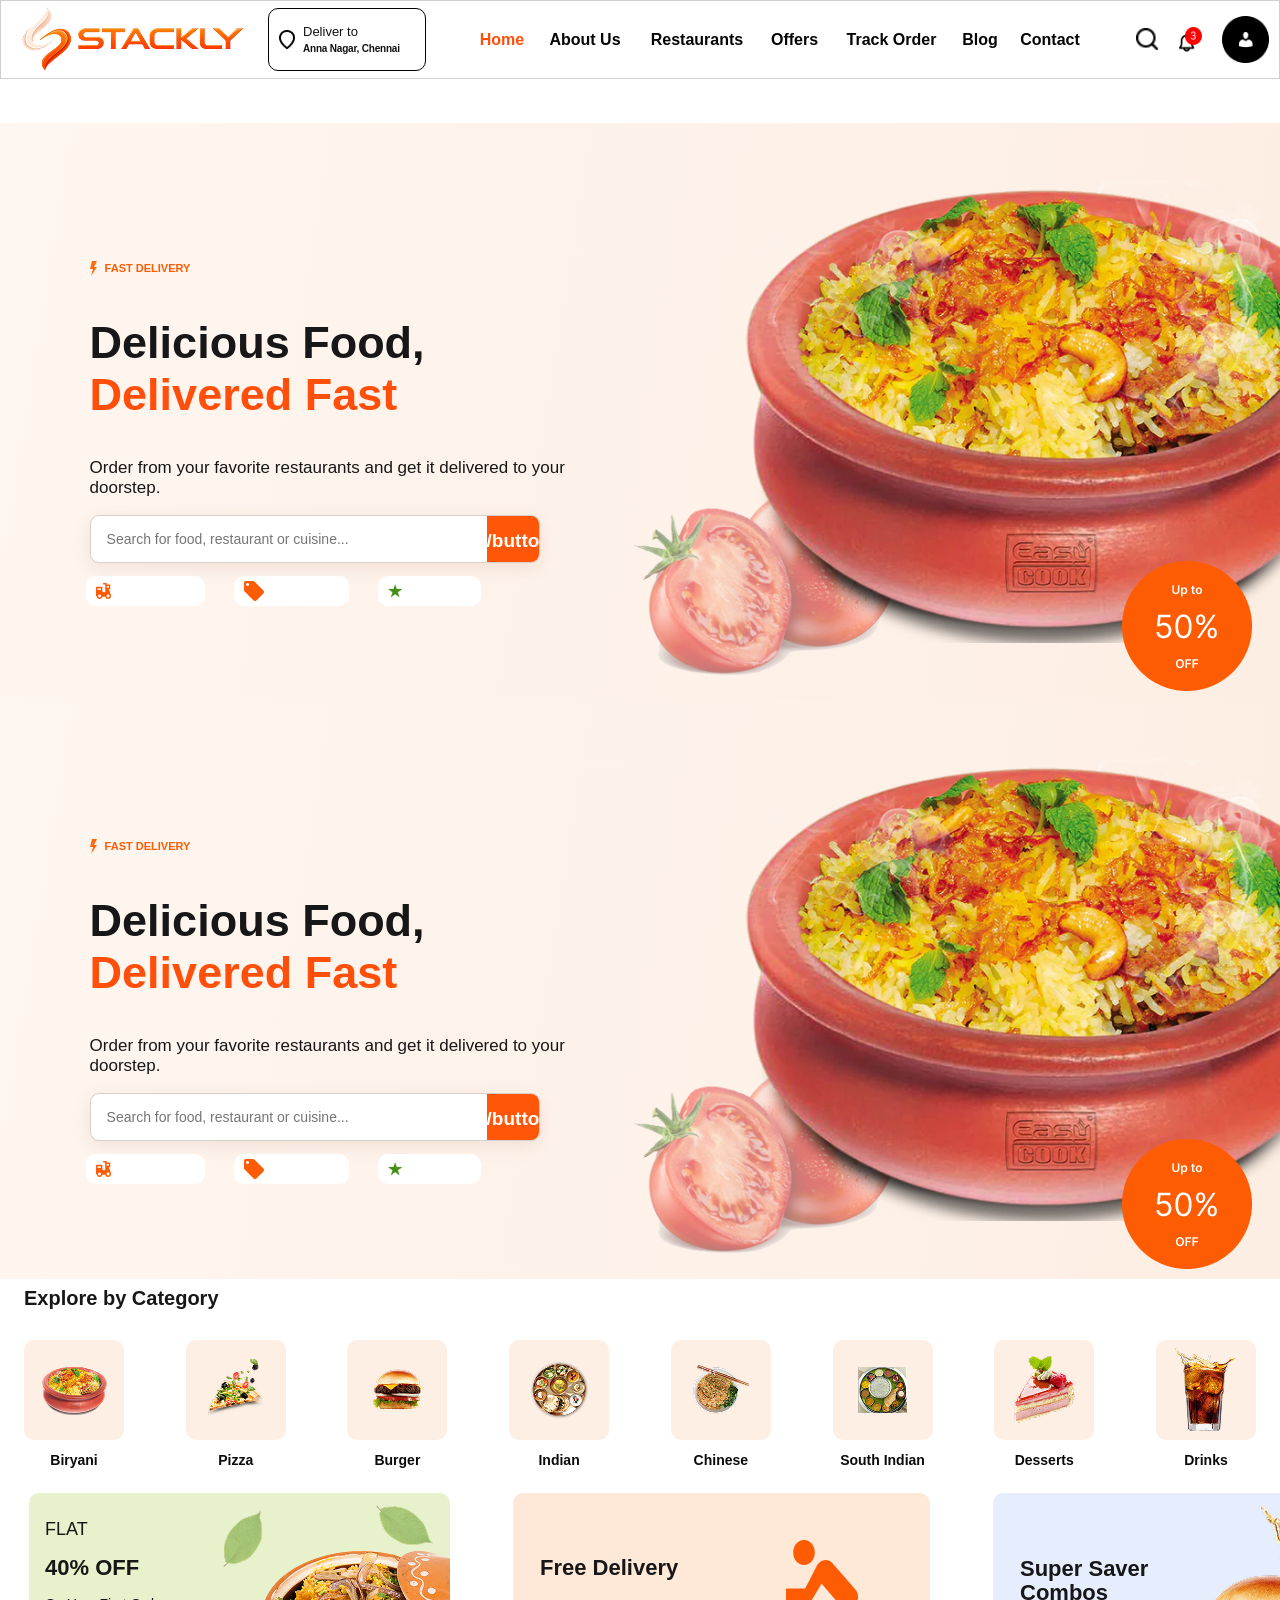
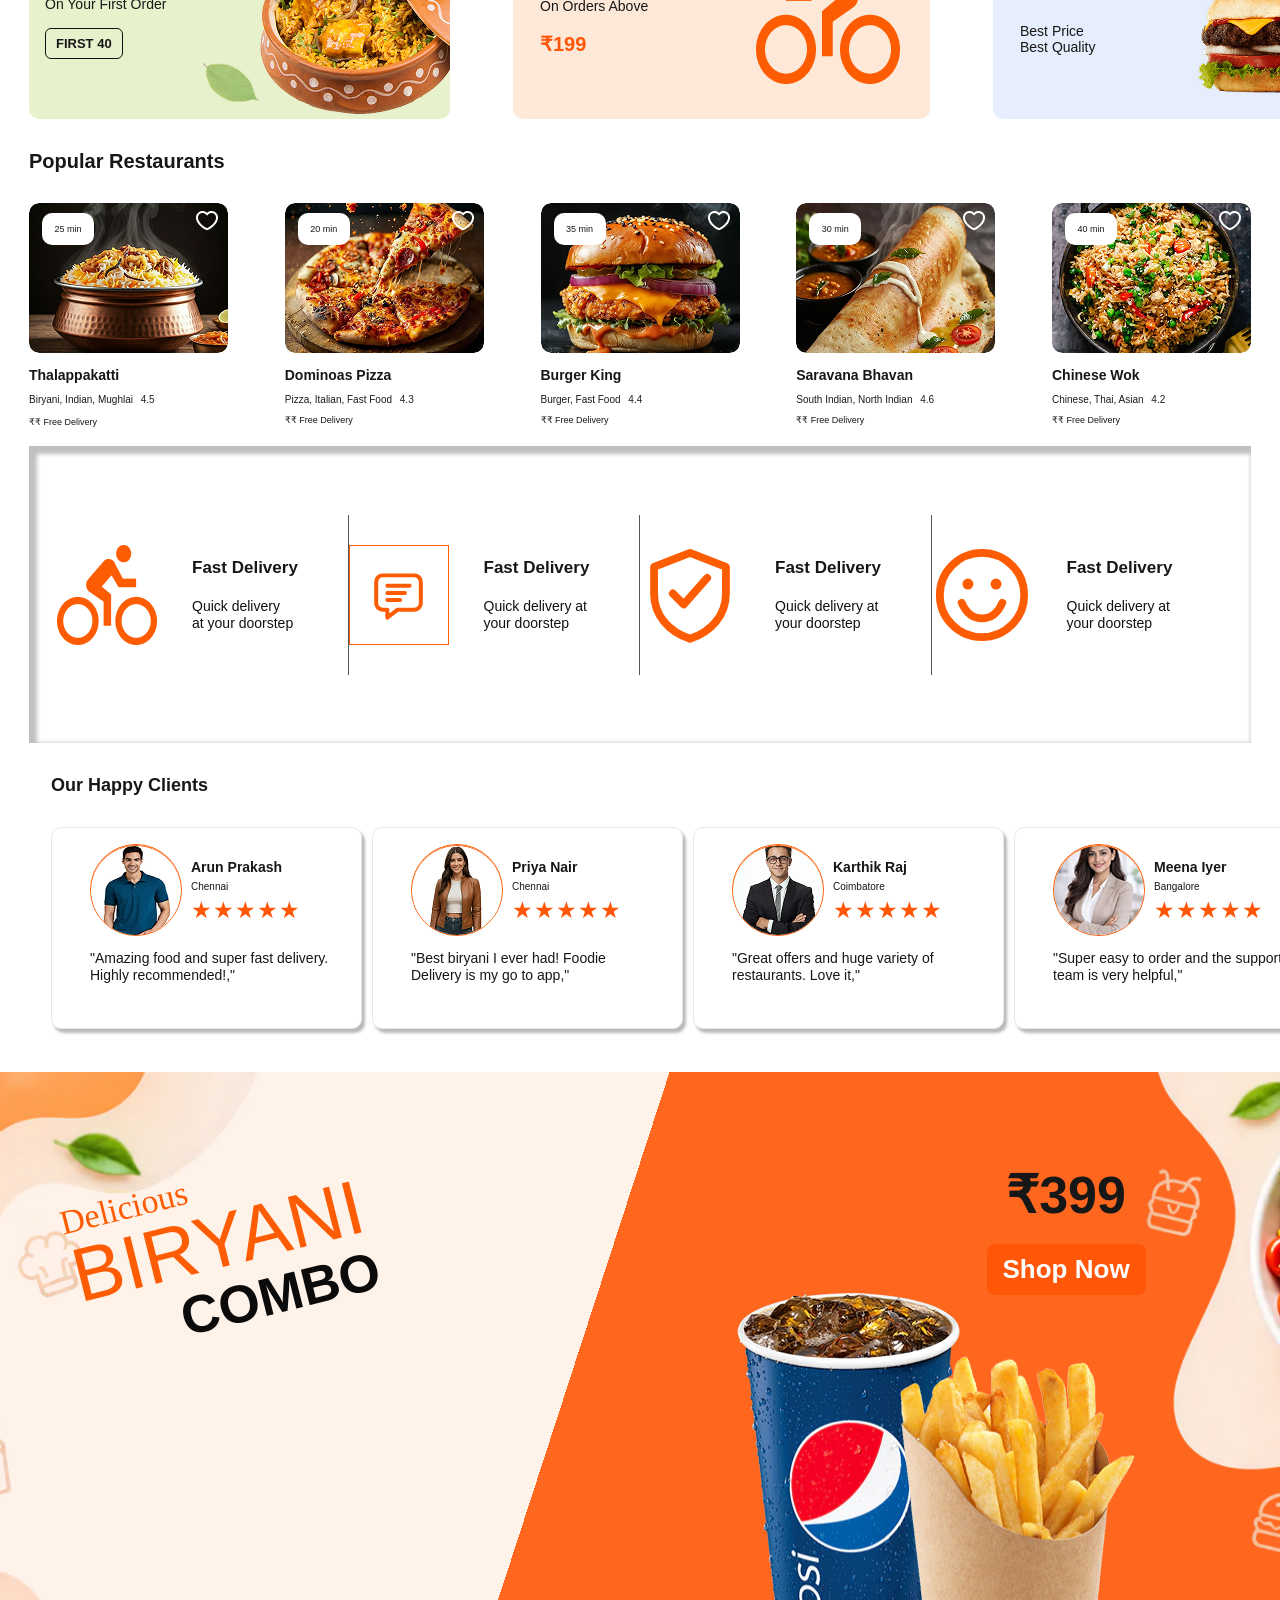
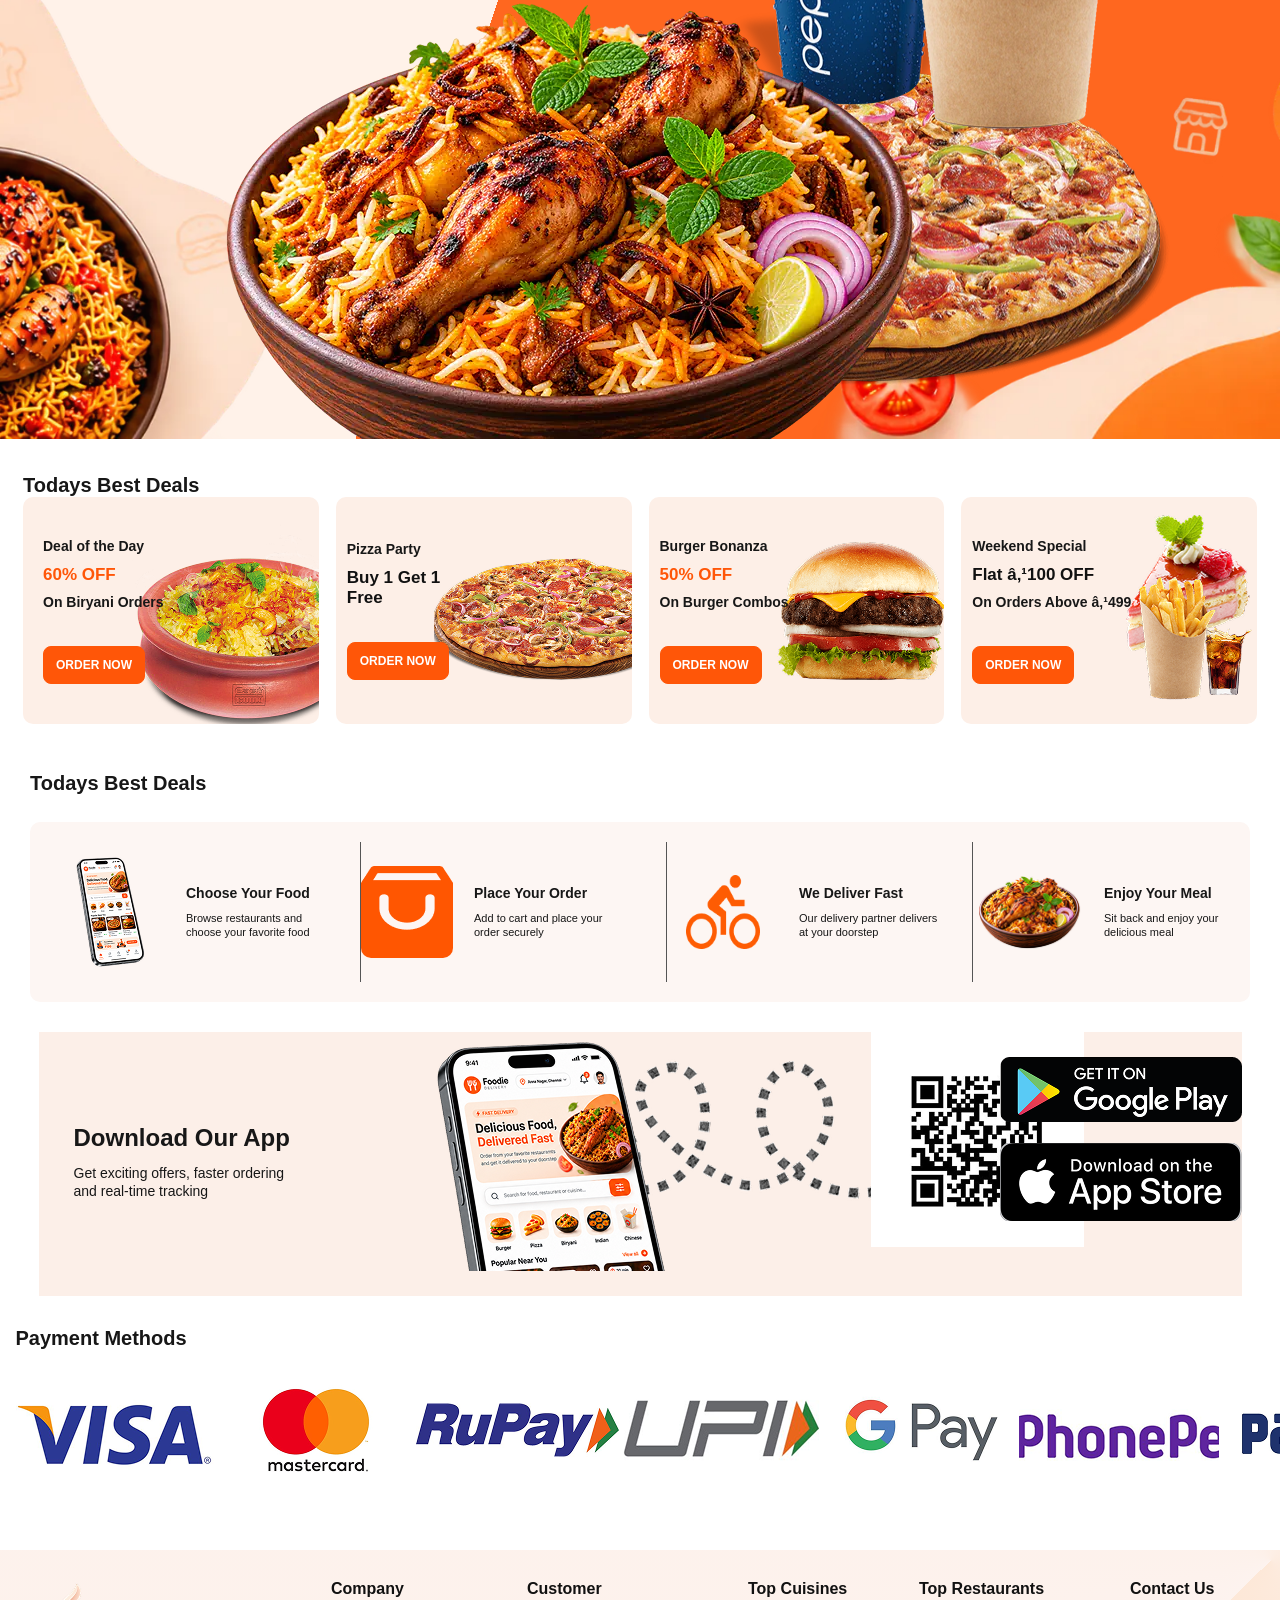
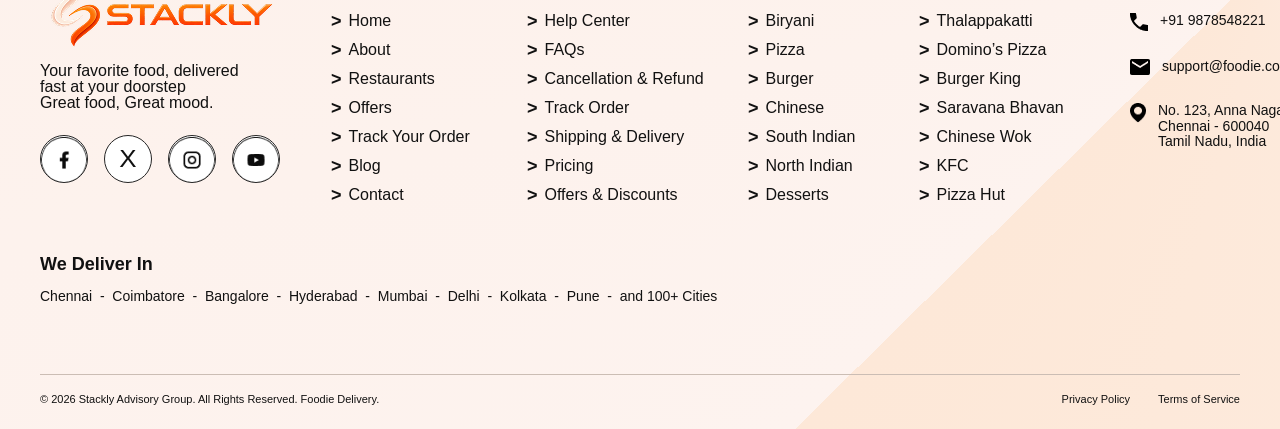
==== commit dd22acd8: "Update index.html" ====
--- a/index.html
+++ b/index.html
@@ -9,7 +9,8 @@
 <body class="home-page">
   <header><a class="logo" href="index.html"><img class="nav-stackly-logo" src="assets/images/nav-stackly-logo.webp" alt="STACKLY"></a><button class="location"><img class="nav-location-icon" src="assets/images/nav-location.webp" alt=""><span>Deliver to<small>Anna Nagar, Chennai</small></span></button><button id="menuBtn" aria-label="Menu" aria-expanded="false"><span></span><span></span><span></span></button><nav id="nav"><a class="active" href="index.html">Home</a><a href="about.html">About Us</a><a href="restaurants.html">Restaurants</a><a href="orders.html">Offers</a><a href="track-order.html">Track Order</a><a href="blog.html">Blog</a><a href="contact.html">Contact</a><a class="mobile-signin" href="sign-in.html">Sign In</a></nav><div class="actions"><button class="nav-asset-button" aria-label="Search"><img src="assets/images/nav-search.webp" alt=""></button><button class="nav-asset-button" aria-label="Cart"><img src="assets/images/nav-cart-badge.webp" alt=""></button><button class="nav-asset-button" aria-label="Account"><img src="assets/images/nav-account.webp" alt=""></button></div></header>
   <main>
-    <section class="hero" id="home"><div class="hero-copy"><small class="eyebrow"><img src="assets/images/home-hero-bolt.webp" alt="">FAST DELIVERY</small><h1>Delicious Food,<br><span>Delivered Fast</span></h1><p>Order from your favorite restaurants and get it delivered to your doorstep.</p><form id="searchForm"><span class="search-menu-icon" aria-hidden="true"></span><input placeholder="Search for food, restaurant or cuisine..." required><button aria-label="Search">â˜°</button></form><div class="hero-tags"><span><img src="assets/images/home-hero-fast.webp" alt="">Fast Delivery</span><span><img src="assets/images/home-hero-offers.webp" alt="">Best Offers</span><span><img src="assets/images/home-hero-rated.webp" alt="">Top Rated</span></div></div><div class="hero-art"><img class="tomato" src="assets/images/hero-tomatoes.webp" alt="Tomatoes"><img class="biryani" src="assets/images/hero-biryani.webp" alt="Biryani"><img class="home-discount-image" src="assets/images/home-hero-discount.webp" alt="Up to 50% off"></div></section>
+    <section class="hero" id="home"><div class="hero-copy"><small class="eyebrow"><img src="assets/images/home-hero-bolt.webp" alt="">FAST DELIVERY</small><h1>Delicious Food,<br><span>Delivered Fast</span></h1><p>Order from your favorite restaurants and get it delivered to your doorstep.</p><form id="searchForm"><span class="search-menu-icon" aria-hidden="true"></span><input placeholder="Search for food, restaurant or cuisine..." required><button aria-label="Search"> /button></form><div class="hero-tags"><span><img src="assets/images/home-hero-fast.webp" alt="">Fast Delivery</span><span><img src="assets/images/home-hero-offers.webp" alt="">Best Offers</span><span><img src="assets/images/home-hero-rated.webp" alt="">Top Rated</span></div></div><div class="hero-art"><img class="tomato" src="assets/images/hero-tomatoes.webp" alt="Tomatoes"><img class="biryani" src="assets/images/hero-biryani.webp" alt="Biryani"><img class="home-discount-image" src="assets/images/home-hero-discount.webp" alt="Up to 50% off"></div></section>
+    <section class="hero" id="home"><div class="hero-copy"><small class="eyebrow"><img src="assets/images/home-hero-bolt.webp" alt="">FAST DELIVERY</small><h1>Delicious Food,<br><span>Delivered Fast</span></h1><p>Order from your favorite restaurants and get it delivered to your doorstep.</p><form id="searchForm"><span class="search-menu-icon" aria-hidden="true"></span><input placeholder="Search for food, restaurant or cuisine..." required><button aria-label="Search"> /button></form><div class="hero-tags"><span><img src="assets/images/home-hero-fast.webp" alt="">Fast Delivery</span><span><img src="assets/images/home-hero-offers.webp" alt="">Best Offers</span><span><img src="assets/images/home-hero-rated.webp" alt="">Top Rated</span></div></div><div class="hero-art"><img class="tomato" src="assets/images/hero-tomatoes.webp" alt="Tomatoes"><img class="biryani" src="assets/images/hero-biryani.webp" alt="Biryani"><img class="home-discount-image" src="assets/images/home-hero-discount.webp" alt="Up to 50% off"></div></section>
     <div class="home-content-wrap">
       <section class="home-catalog-section"><h2>Explore by Category</h2><div class="home-category-grid">
         <button><span class="home-image-placeholder"><img src="assets/images/home-category-biryani.webp" alt=""></span>Biryani</button><button><span class="home-image-placeholder"><img src="assets/images/home-category-pizza.webp" alt=""></span>Pizza</button><button><span class="home-image-placeholder"><img src="assets/images/home-category-burger.webp" alt=""></span>Burger</button><button><span class="home-image-placeholder"><img src="assets/images/home-category-indian.webp" alt=""></span>Indian</button><button><span class="home-image-placeholder"><img src="assets/images/home-category-chinese.webp" alt=""></span>Chinese</button><button><span class="home-image-placeholder"><img src="assets/images/home-category-south-indian.webp" alt=""></span>South Indian</button><button><span class="home-image-placeholder"><img src="assets/images/home-category-desserts.webp" alt=""></span>Desserts</button><button><span class="home-image-placeholder"><img src="assets/images/home-category-drinks.webp" alt=""></span>Drinks</button>
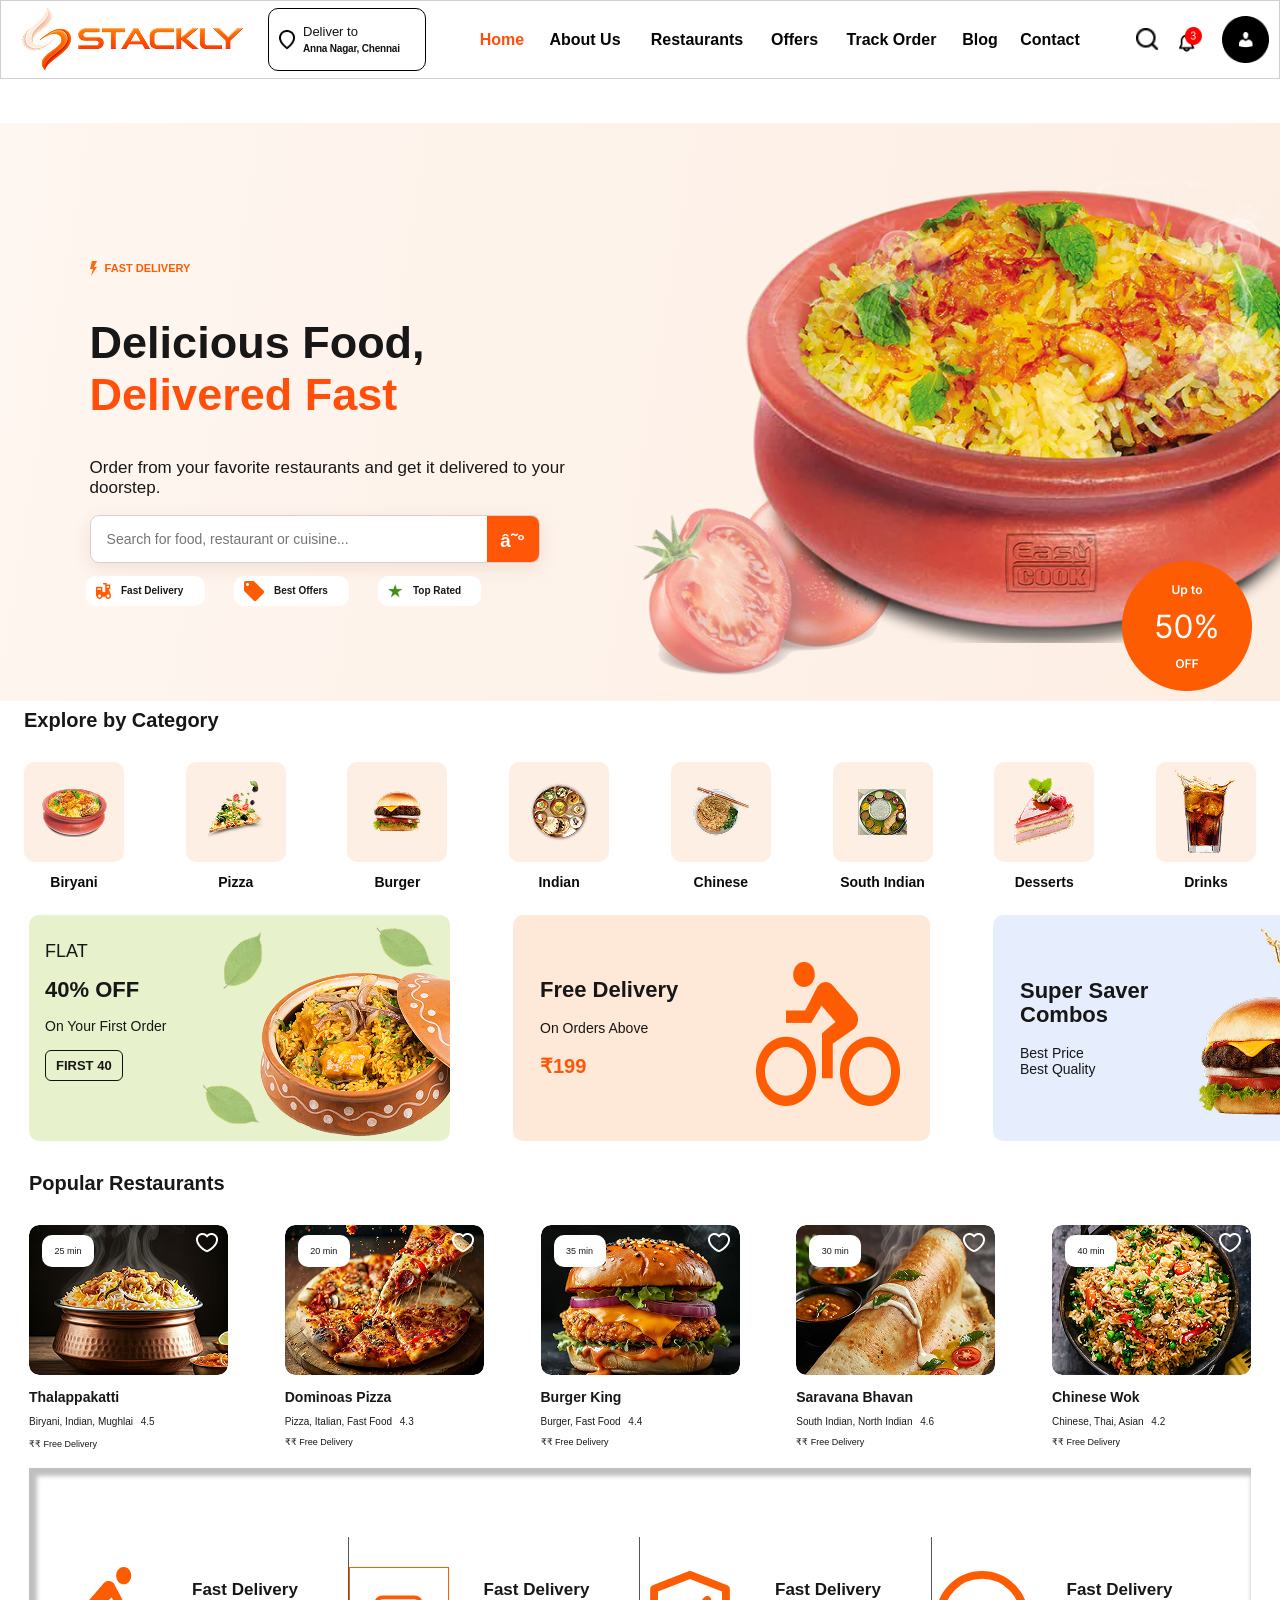
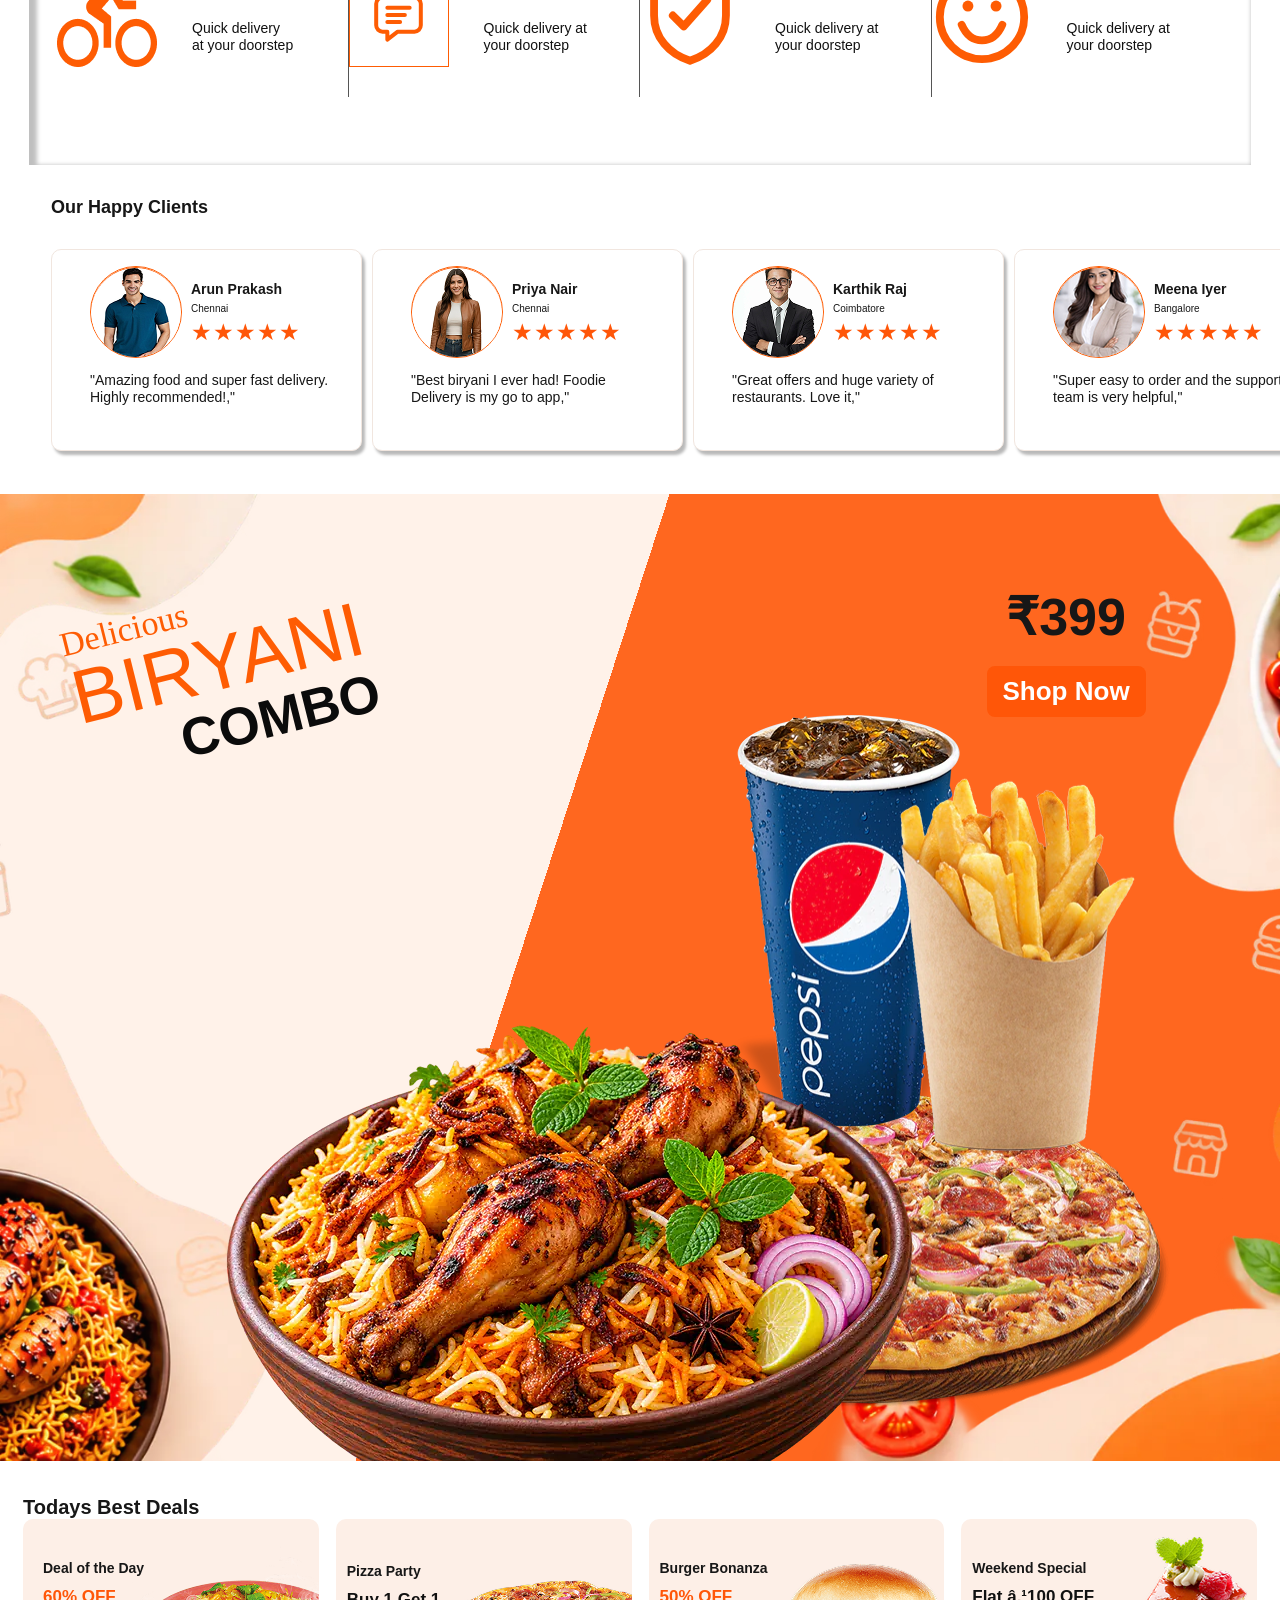
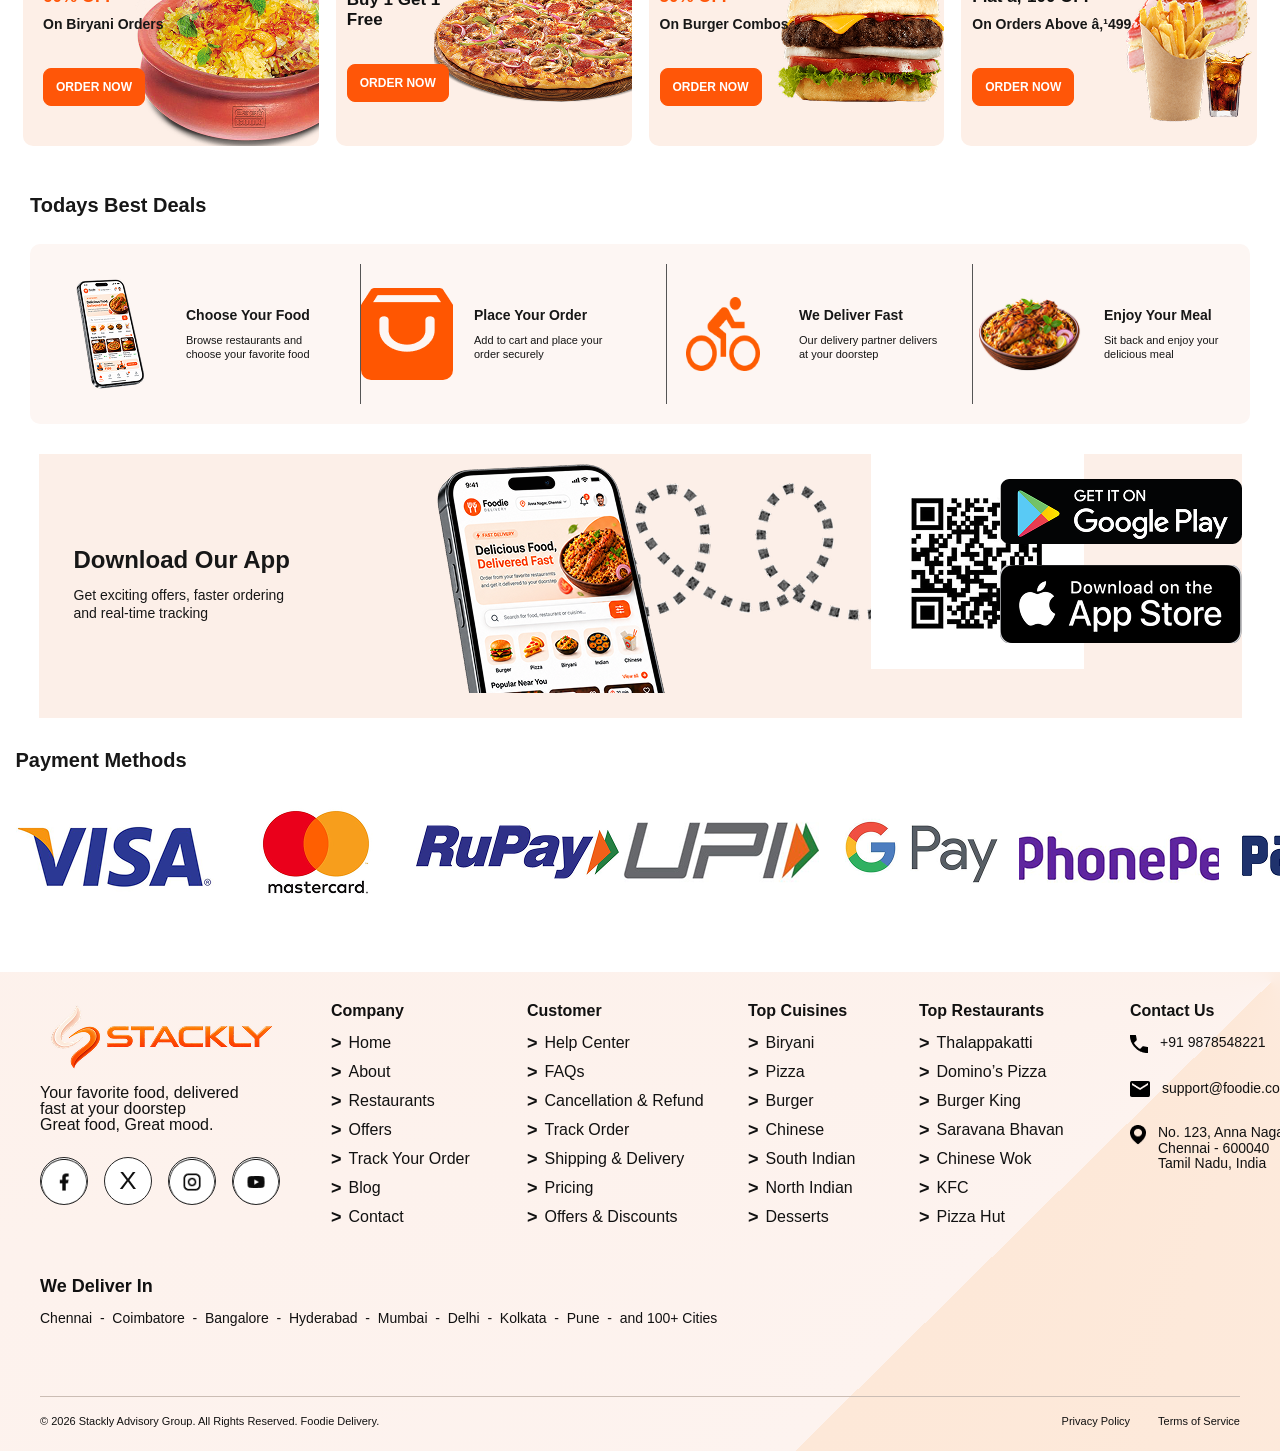
==== commit 68b14129: "Update index.html" ====
--- a/index.html
+++ b/index.html
@@ -9,8 +9,7 @@
 <body class="home-page">
   <header><a class="logo" href="index.html"><img class="nav-stackly-logo" src="assets/images/nav-stackly-logo.webp" alt="STACKLY"></a><button class="location"><img class="nav-location-icon" src="assets/images/nav-location.webp" alt=""><span>Deliver to<small>Anna Nagar, Chennai</small></span></button><button id="menuBtn" aria-label="Menu" aria-expanded="false"><span></span><span></span><span></span></button><nav id="nav"><a class="active" href="index.html">Home</a><a href="about.html">About Us</a><a href="restaurants.html">Restaurants</a><a href="orders.html">Offers</a><a href="track-order.html">Track Order</a><a href="blog.html">Blog</a><a href="contact.html">Contact</a><a class="mobile-signin" href="sign-in.html">Sign In</a></nav><div class="actions"><button class="nav-asset-button" aria-label="Search"><img src="assets/images/nav-search.webp" alt=""></button><button class="nav-asset-button" aria-label="Cart"><img src="assets/images/nav-cart-badge.webp" alt=""></button><button class="nav-asset-button" aria-label="Account"><img src="assets/images/nav-account.webp" alt=""></button></div></header>
   <main>
-    <section class="hero" id="home"><div class="hero-copy"><small class="eyebrow"><img src="assets/images/home-hero-bolt.webp" alt="">FAST DELIVERY</small><h1>Delicious Food,<br><span>Delivered Fast</span></h1><p>Order from your favorite restaurants and get it delivered to your doorstep.</p><form id="searchForm"><span class="search-menu-icon" aria-hidden="true"></span><input placeholder="Search for food, restaurant or cuisine..." required><button aria-label="Search"> /button></form><div class="hero-tags"><span><img src="assets/images/home-hero-fast.webp" alt="">Fast Delivery</span><span><img src="assets/images/home-hero-offers.webp" alt="">Best Offers</span><span><img src="assets/images/home-hero-rated.webp" alt="">Top Rated</span></div></div><div class="hero-art"><img class="tomato" src="assets/images/hero-tomatoes.webp" alt="Tomatoes"><img class="biryani" src="assets/images/hero-biryani.webp" alt="Biryani"><img class="home-discount-image" src="assets/images/home-hero-discount.webp" alt="Up to 50% off"></div></section>
-    <section class="hero" id="home"><div class="hero-copy"><small class="eyebrow"><img src="assets/images/home-hero-bolt.webp" alt="">FAST DELIVERY</small><h1>Delicious Food,<br><span>Delivered Fast</span></h1><p>Order from your favorite restaurants and get it delivered to your doorstep.</p><form id="searchForm"><span class="search-menu-icon" aria-hidden="true"></span><input placeholder="Search for food, restaurant or cuisine..." required><button aria-label="Search"> /button></form><div class="hero-tags"><span><img src="assets/images/home-hero-fast.webp" alt="">Fast Delivery</span><span><img src="assets/images/home-hero-offers.webp" alt="">Best Offers</span><span><img src="assets/images/home-hero-rated.webp" alt="">Top Rated</span></div></div><div class="hero-art"><img class="tomato" src="assets/images/hero-tomatoes.webp" alt="Tomatoes"><img class="biryani" src="assets/images/hero-biryani.webp" alt="Biryani"><img class="home-discount-image" src="assets/images/home-hero-discount.webp" alt="Up to 50% off"></div></section>
+    <section class="hero" id="home"><div class="hero-copy"><small class="eyebrow"><img src="assets/images/home-hero-bolt.webp" alt="">FAST DELIVERY</small><h1>Delicious Food,<br><span>Delivered Fast</span></h1><p>Order from your favorite restaurants and get it delivered to your doorstep.</p><form id="searchForm"><span class="search-menu-icon" aria-hidden="true"></span><input placeholder="Search for food, restaurant or cuisine..." required><button aria-label="Search">â˜°</button></form><div class="hero-tags"><span><img src="assets/images/home-hero-fast.webp" alt="">Fast Delivery</span><span><img src="assets/images/home-hero-offers.webp" alt="">Best Offers</span><span><img src="assets/images/home-hero-rated.webp" alt="">Top Rated</span></div></div><div class="hero-art"><img class="tomato" src="assets/images/hero-tomatoes.webp" alt="Tomatoes"><img class="biryani" src="assets/images/hero-biryani.webp" alt="Biryani"><img class="home-discount-image" src="assets/images/home-hero-discount.webp" alt="Up to 50% off"></div></section>
     <div class="home-content-wrap">
       <section class="home-catalog-section"><h2>Explore by Category</h2><div class="home-category-grid">
         <button><span class="home-image-placeholder"><img src="assets/images/home-category-biryani.webp" alt=""></span>Biryani</button><button><span class="home-image-placeholder"><img src="assets/images/home-category-pizza.webp" alt=""></span>Pizza</button><button><span class="home-image-placeholder"><img src="assets/images/home-category-burger.webp" alt=""></span>Burger</button><button><span class="home-image-placeholder"><img src="assets/images/home-category-indian.webp" alt=""></span>Indian</button><button><span class="home-image-placeholder"><img src="assets/images/home-category-chinese.webp" alt=""></span>Chinese</button><button><span class="home-image-placeholder"><img src="assets/images/home-category-south-indian.webp" alt=""></span>South Indian</button><button><span class="home-image-placeholder"><img src="assets/images/home-category-desserts.webp" alt=""></span>Desserts</button><button><span class="home-image-placeholder"><img src="assets/images/home-category-drinks.webp" alt=""></span>Drinks</button>
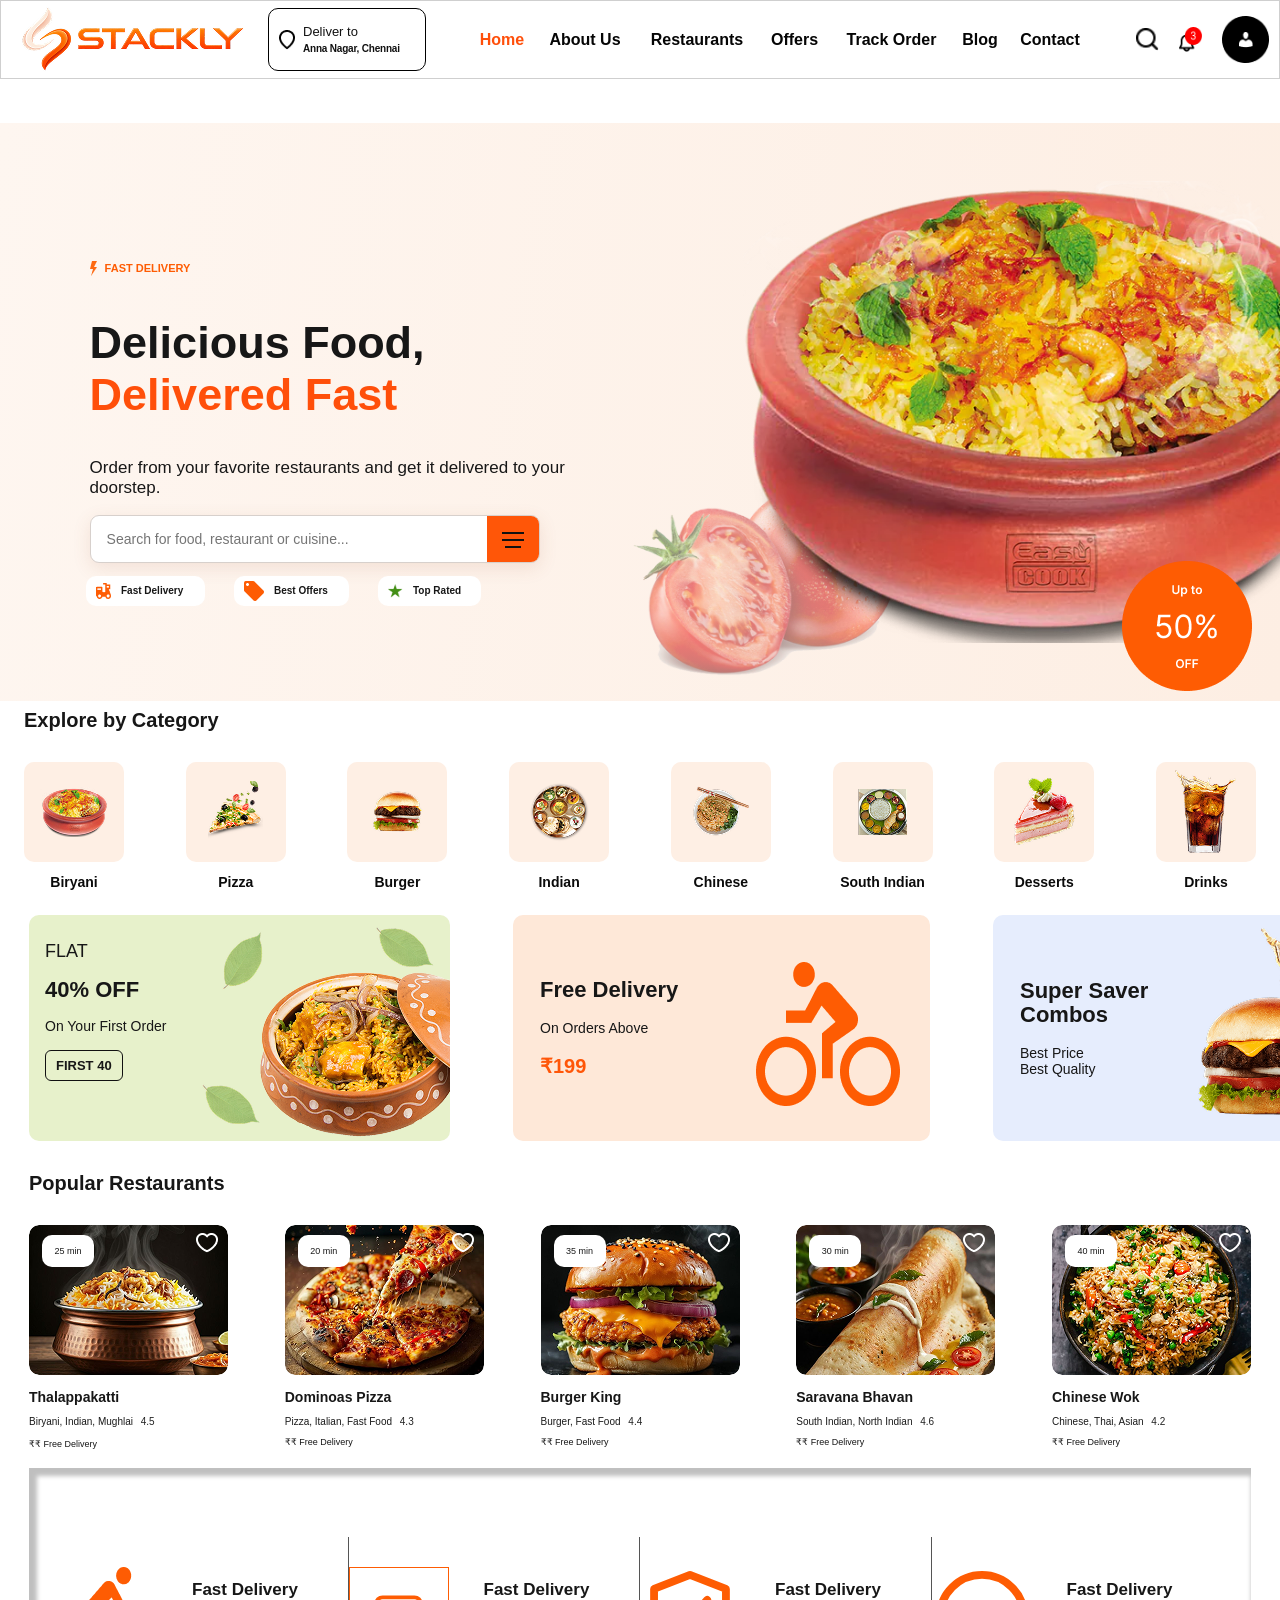
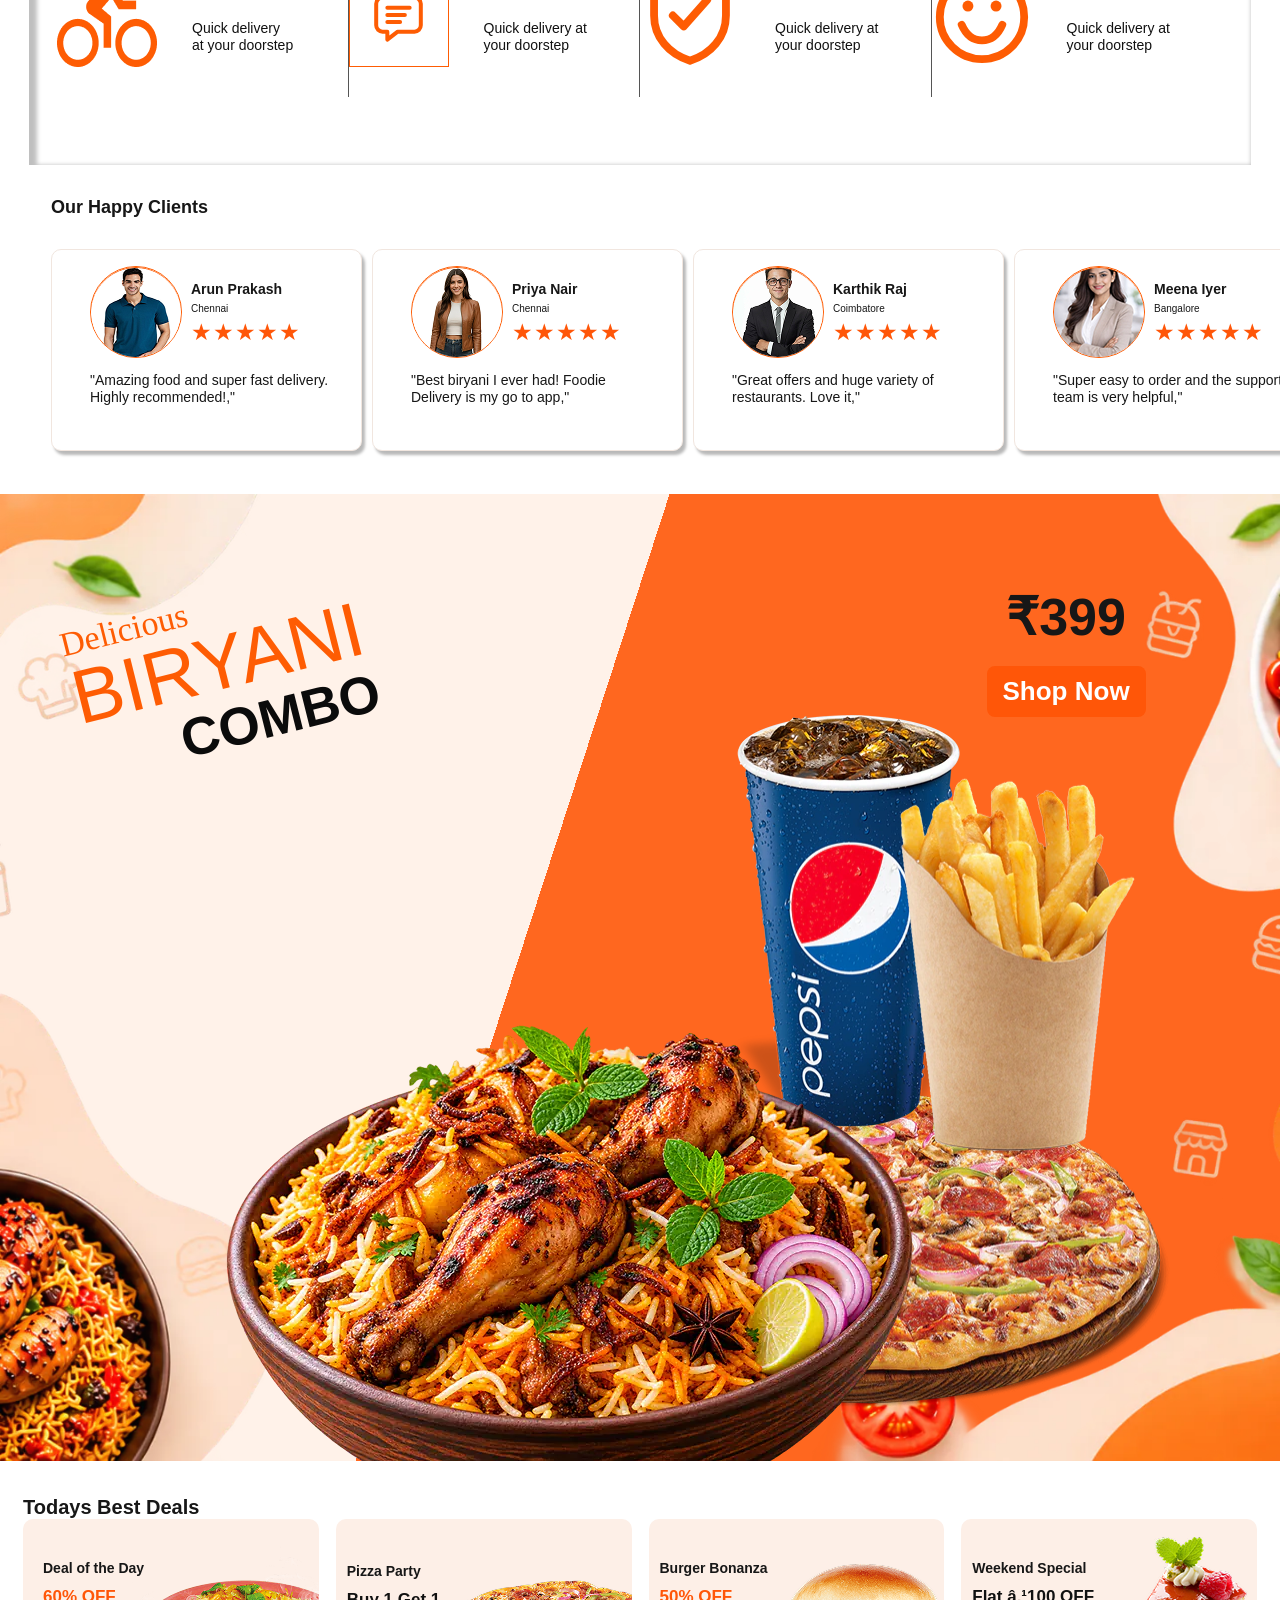
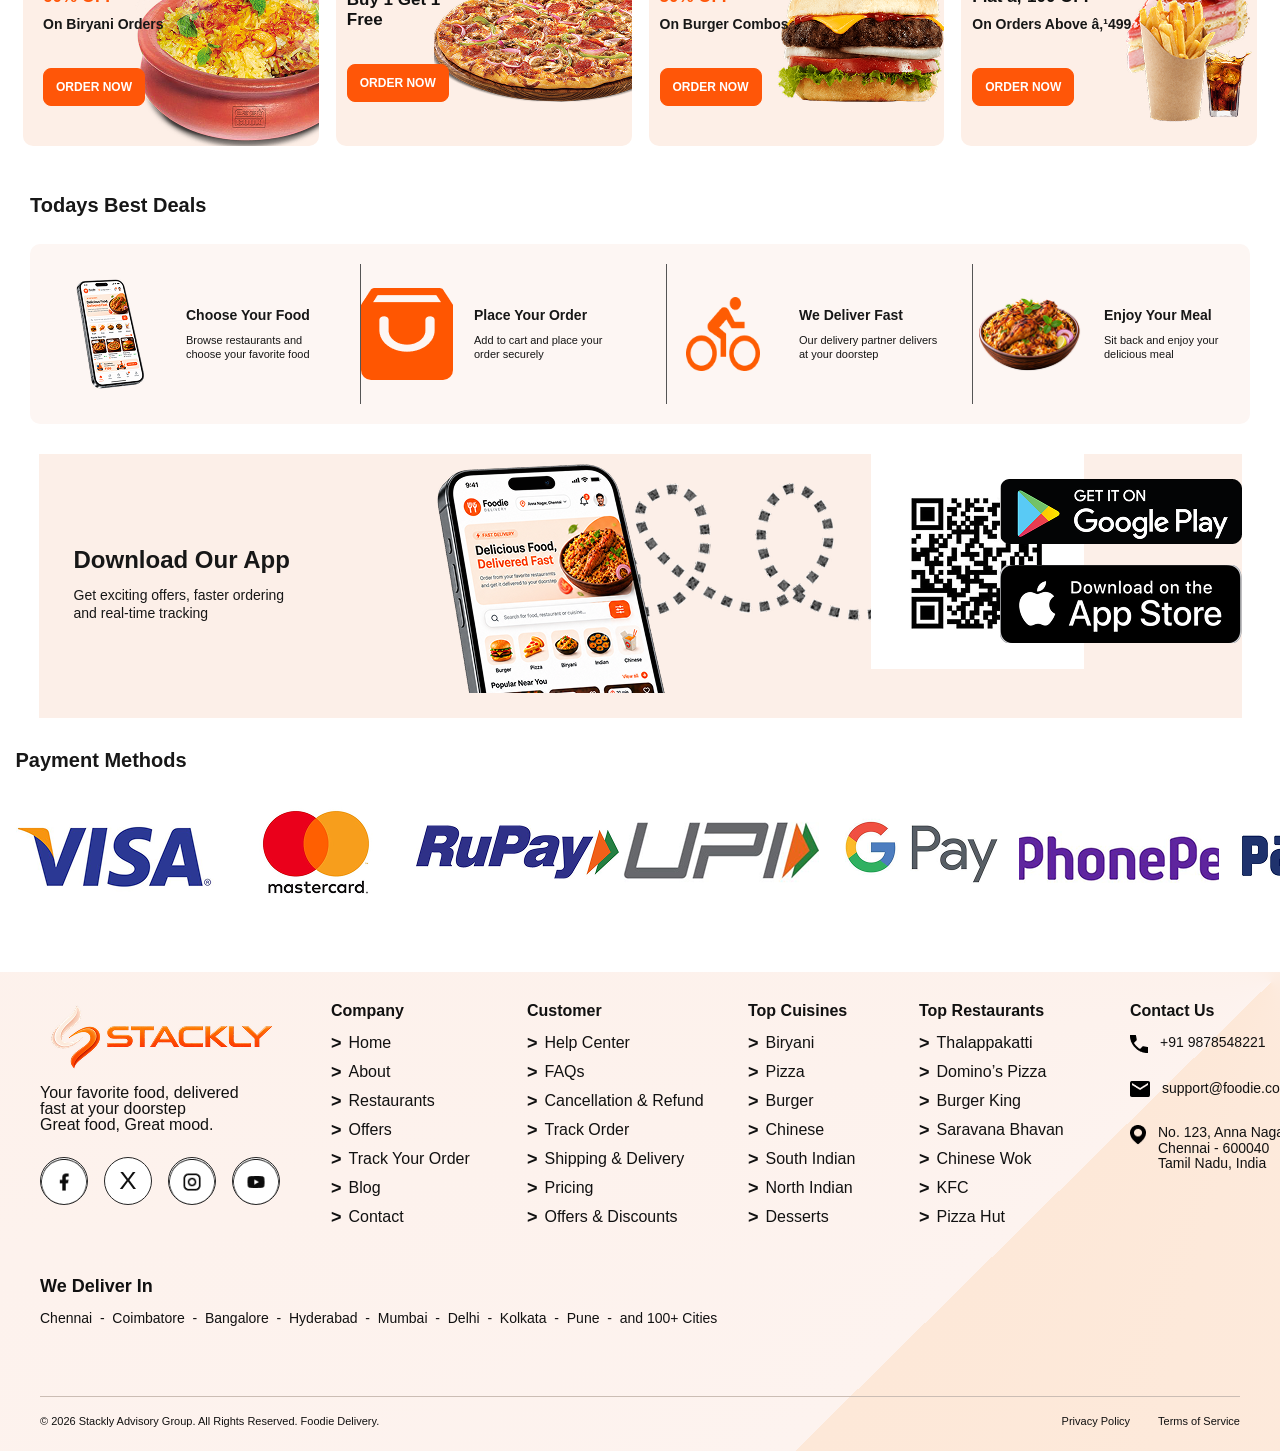
==== commit 147d3c05: "Update index.html" ====
--- a/index.html
+++ b/index.html
@@ -9,7 +9,7 @@
 <body class="home-page">
   <header><a class="logo" href="index.html"><img class="nav-stackly-logo" src="assets/images/nav-stackly-logo.webp" alt="STACKLY"></a><button class="location"><img class="nav-location-icon" src="assets/images/nav-location.webp" alt=""><span>Deliver to<small>Anna Nagar, Chennai</small></span></button><button id="menuBtn" aria-label="Menu" aria-expanded="false"><span></span><span></span><span></span></button><nav id="nav"><a class="active" href="index.html">Home</a><a href="about.html">About Us</a><a href="restaurants.html">Restaurants</a><a href="orders.html">Offers</a><a href="track-order.html">Track Order</a><a href="blog.html">Blog</a><a href="contact.html">Contact</a><a class="mobile-signin" href="sign-in.html">Sign In</a></nav><div class="actions"><button class="nav-asset-button" aria-label="Search"><img src="assets/images/nav-search.webp" alt=""></button><button class="nav-asset-button" aria-label="Cart"><img src="assets/images/nav-cart-badge.webp" alt=""></button><button class="nav-asset-button" aria-label="Account"><img src="assets/images/nav-account.webp" alt=""></button></div></header>
   <main>
-    <section class="hero" id="home"><div class="hero-copy"><small class="eyebrow"><img src="assets/images/home-hero-bolt.webp" alt="">FAST DELIVERY</small><h1>Delicious Food,<br><span>Delivered Fast</span></h1><p>Order from your favorite restaurants and get it delivered to your doorstep.</p><form id="searchForm"><span class="search-menu-icon" aria-hidden="true"></span><input placeholder="Search for food, restaurant or cuisine..." required><button aria-label="Search">â˜°</button></form><div class="hero-tags"><span><img src="assets/images/home-hero-fast.webp" alt="">Fast Delivery</span><span><img src="assets/images/home-hero-offers.webp" alt="">Best Offers</span><span><img src="assets/images/home-hero-rated.webp" alt="">Top Rated</span></div></div><div class="hero-art"><img class="tomato" src="assets/images/hero-tomatoes.webp" alt="Tomatoes"><img class="biryani" src="assets/images/hero-biryani.webp" alt="Biryani"><img class="home-discount-image" src="assets/images/home-hero-discount.webp" alt="Up to 50% off"></div></section>
+    <section class="hero" id="home"><div class="hero-copy"><small class="eyebrow"><img src="assets/images/home-hero-bolt.webp" alt="">FAST DELIVERY</small><h1>Delicious Food,<br><span>Delivered Fast</span></h1><p>Order from your favorite restaurants and get it delivered to your doorstep.</p><form id="searchForm"><span class="search-menu-icon" aria-hidden="true"></span><input placeholder="Search for food, restaurant or cuisine..." required><button aria-label="Search"><span></span><span></span><span></span></button></form><div class="hero-tags"><span><img src="assets/images/home-hero-fast.webp" alt="">Fast Delivery</span><span><img src="assets/images/home-hero-offers.webp" alt="">Best Offers</span><span><img src="assets/images/home-hero-rated.webp" alt="">Top Rated</span></div></div><div class="hero-art"><img class="tomato" src="assets/images/hero-tomatoes.webp" alt="Tomatoes"><img class="biryani" src="assets/images/hero-biryani.webp" alt="Biryani"><img class="home-discount-image" src="assets/images/home-hero-discount.webp" alt="Up to 50% off"></div></section>
     <div class="home-content-wrap">
       <section class="home-catalog-section"><h2>Explore by Category</h2><div class="home-category-grid">
         <button><span class="home-image-placeholder"><img src="assets/images/home-category-biryani.webp" alt=""></span>Biryani</button><button><span class="home-image-placeholder"><img src="assets/images/home-category-pizza.webp" alt=""></span>Pizza</button><button><span class="home-image-placeholder"><img src="assets/images/home-category-burger.webp" alt=""></span>Burger</button><button><span class="home-image-placeholder"><img src="assets/images/home-category-indian.webp" alt=""></span>Indian</button><button><span class="home-image-placeholder"><img src="assets/images/home-category-chinese.webp" alt=""></span>Chinese</button><button><span class="home-image-placeholder"><img src="assets/images/home-category-south-indian.webp" alt=""></span>South Indian</button><button><span class="home-image-placeholder"><img src="assets/images/home-category-desserts.webp" alt=""></span>Desserts</button><button><span class="home-image-placeholder"><img src="assets/images/home-category-drinks.webp" alt=""></span>Drinks</button>
--- a/assets/css/style.css
+++ b/assets/css/style.css
@@ -12,9 +12,9 @@
 .about-page{--orange:#ff5608;--cream:#fff4ed;background:#fff;padding:18px 0 40px}
 .about-code-hero,.about-code-stats,.about-story-grid,.why-section,.team-section,.about-app-section{width:min(1240px,calc(100% - 28px));margin-left:auto;margin-right:auto}
 .about-code-hero{min-height:480px;border-radius:14px;background:linear-gradient(120deg,#fff5ef,#ffede2);display:grid;grid-template-columns:48% 52%;align-items:center;overflow:hidden;padding:42px 0 42px 42px}
-.about-label{display:inline-flex;color:var(--orange);font-size:12px;font-weight:900;letter-spacing:.03em;background:#fff;padding:8px 11px;border-radius:999px}
+.about-label{display:inline-flex;align-items:center;gap:5px;color:var(--orange);font-size:12px;font-weight:900;letter-spacing:.03em;background:#fff;padding:8px 11px;border-radius:999px}.about-thunder-icon,.about-play-icon{color:var(--orange)}
 .about-code-copy h1{font-size:48px;line-height:1.08;margin:18px 0 14px}.about-code-copy h1 em{color:var(--orange);font-style:normal}.about-code-copy p{max-width:515px;font-size:16px;line-height:1.55;color:#333}
-.about-code-search{max-width:470px;height:48px;background:#fff;border:1px solid #d7d0cc;border-radius:9px;display:flex;overflow:hidden;margin:22px 0 18px;box-shadow:0 5px 18px #9e5b3520}.about-code-search input{flex:1;border:0;outline:0;padding:0 16px;font-size:14px;min-width:0}.about-code-search button{width:52px;border:0;background:var(--orange);color:#fff;font-size:19px}.about-story-link{display:inline-block;color:var(--orange);background:#fff;border-radius:7px;padding:9px 12px;text-decoration:none;font-size:12px;font-weight:800}
+.about-code-search{max-width:470px;height:48px;background:#fff;border:1px solid #d7d0cc;border-radius:9px;display:flex;overflow:hidden;margin:22px 0 18px;box-shadow:0 5px 18px #9e5b3520}.about-code-search input{flex:1;border:0;outline:0;padding:0 16px;font-size:14px;min-width:0}.about-code-search button{width:52px;border:0;background:var(--orange);color:#fff;font-size:19px}.about-story-link{display:inline-flex;align-items:center;gap:6px;color:var(--orange);background:#fff;border-radius:7px;padding:9px 12px;text-decoration:none;font-size:12px;font-weight:800}
 .about-code-food{align-self:stretch;display:flex;align-items:center;justify-content:flex-end}.about-code-food img{width:100%;max-height:460px;object-fit:contain;filter:drop-shadow(0 20px 22px #71301435);transform:translateX(4%) scale(1.05)}
 .about-code-stats{border:1px solid #b8b8b8;border-radius:10px;margin-top:26px;padding:28px 24px;display:grid;grid-template-columns:repeat(4,1fr);gap:18px;background:#fff}.about-code-stats article{display:flex;align-items:center;justify-content:center;gap:17px}.about-code-stats i,.story-features i,.why-cards i{width:64px;height:64px;border-radius:50%;background:var(--cream);display:grid;place-items:center;color:var(--orange);font-style:normal;font-size:26px;flex:0 0 auto}.about-code-stats strong{display:block;color:var(--orange);font-size:22px}.about-code-stats span{display:block;font-size:11px;margin-top:8px}
 .about-story-grid{display:grid;grid-template-columns:42% 58%;gap:36px;margin-top:58px;align-items:stretch}.story-copy{padding:18px 8px}.story-copy h2,.why-section h2,.team-section h2,.about-app-section h2{font-size:26px;margin:16px 0 12px}.story-copy>p{line-height:1.6;color:#444;max-width:500px}.story-features{display:grid;grid-template-columns:repeat(4,1fr);margin-top:34px}.story-features article{text-align:center;padding:0 10px;border-right:1px solid #ccc}.story-features article:last-child{border:0}.story-features i{width:58px;height:58px;margin:0 auto 12px}.story-features span{font-size:12px;line-height:1.25}
@@ -140,7 +140,7 @@
 .blog-card-grid article span{display:inline-block;width:max-content;max-width:100%;background:#ff5608;color:#fff;border-radius:5px;padding:6px 9px;font-size:11px;font-weight:800}
 .blog-card-grid h2{font-size:20px;line-height:1.18;margin:0}
 .blog-card-grid p{font-size:13px;line-height:1.4;margin:0}
-.blog-card-grid small{font-size:12px;color:#333;margin-top:auto;padding-bottom:10px}
+.blog-card-grid small{font-size:12px;color:#333;margin-top:auto;padding-bottom:10px}.blog-meta-icon{color:#111;background:transparent!important;padding:0!important}
 @media(max-width:1280px){.blog-asset-hero{grid-template-columns:minmax(0,518px) minmax(0,694px)}.blog-hero-copy,.blog-asset-hero>img{width:100%}.blog-card-grid{grid-template-columns:repeat(3,minmax(0,390px));gap:28px;padding:0 22px}.blog-card-grid article{width:100%}.blog-card-grid article>img{width:100%}}
 @media(max-width:900px){.blog-asset-hero{grid-template-columns:1fr;min-height:auto}.blog-hero-copy{width:100%;height:auto;min-height:247px}.blog-asset-hero>img{width:100%;height:auto;aspect-ratio:694/222}.blog-card-grid{grid-template-columns:repeat(2,minmax(0,390px))}.blog-card-grid article{margin:auto}}
 @media(max-width:600px){.blog-hero-copy h1{font-size:38px}.blog-card-grid{grid-template-columns:1fr;padding:0 10px}.blog-card-grid article{width:min(390px,100%)}.blog-card-grid article>div{width:calc(100% - 40px)}}
@@ -221,16 +221,16 @@
 .tracking-id-block>div{display:flex;flex-direction:column;gap:8px}
 .tracking-id-block strong{font-size:15px}
 .tracking-id-block>button{position:absolute;right:2px;top:0;border:1px solid #FE5802;border-radius:8px;background:#fff;color:#FE5802;padding:9px 14px;font-weight:700;cursor:pointer}
-.tracking-id-block p{margin:20px 0 9px}.tracking-id-block p b{display:inline-block;color:#FE5802;font-size:18px;margin-top:7px}.tracking-id-block>small{display:block}
+.tracking-id-block p{margin:20px 0 9px}.track-thunder-icon{color:#FE5802}.tracking-delivery-label{font-family:Inter,Arial,sans-serif;font-weight:400;font-style:normal;font-size:16px;line-height:100%;letter-spacing:0}.tracking-id-block p b{display:inline-block;color:#FE5802;font-size:18px;margin-top:7px}.tracking-id-block>small{display:block}
 .tracking-coded-panel>hr{width:calc(100% + 28px);margin:14px 0 18px -14px;border:0;border-top:.5px solid #000}
 .tracking-status-block{position:relative;min-height:95px}.tracking-status-block button{position:absolute;right:0;top:0;border:0;border-radius:9px;background:#A7CE96;color:#fff;padding:10px 15px;cursor:pointer}.tracking-status-block p{margin-top:13px}
 .tracking-details-block{margin-top:9px}.tracking-food-row{width:304px;height:76px;display:flex;gap:10px;align-items:center}.tracking-food-row>span{display:block;width:76px;height:76px;border-radius:8px;overflow:hidden}.tracking-food-row img{height:76px;width:304px;max-width:none;object-fit:fill}.tracking-food-row>div{display:grid;grid-template-columns:1fr auto;gap:5px;width:208px;font-size:12px}.tracking-food-row strong{color:#FE5802}.tracking-food-row small{grid-column:1 / -1}
 .tracking-details-block dl{display:grid;grid-template-columns:1fr auto;gap:9px;margin:16px 0;font-size:11px}.tracking-details-block dt,.tracking-details-block dd{margin:0}.tracking-details-block dl b{font-size:13px}
-.tracking-address-block{border-top:.5px solid #aaa;padding-top:14px}.tracking-address-block h3{margin-bottom:8px}.tracking-address-block>p{margin:6px 0}.tracking-address-block>a{display:block;color:#111;text-decoration:none;font-size:11px;margin-bottom:11px}.tracking-address-block>button{width:217.924px;height:39.332px;border:1px solid #FE5802;background:#fff;color:#FE5802;border-radius:6px;padding:10px;font-size:11px;font-weight:700;cursor:pointer}
+.tracking-address-block{border-top:.5px solid #aaa;padding-top:14px}.tracking-address-block h3{margin-bottom:8px}.tracking-address-block>p{margin:6px 0}.tracking-address-block>a{display:block;color:#111;text-decoration:none;font-size:11px;margin-bottom:11px}.tracking-address-block>button{width:217.924px;height:39.332px;border:1px solid #FE5802;background:#fff;color:#FE5802;border-radius:6px;padding:10px;font-size:11px;font-weight:700;cursor:pointer}.tracking-support-icon{color:#FE5802}
 .tracking-coded-main{gap:30px;align-items:stretch}.tracking-coded-main>h2{width:1012px;height:24px;font-family:Inter,Arial,sans-serif;font-size:20px;line-height:100%;margin:0;font-weight:700}
 .tracking-coded-map{width:1012px;height:413px}
 .tracking-progress-coded{width:1012px;background:#fff;padding:10px 0 0;box-sizing:border-box}.tracking-progress-coded>img{display:block;width:870px;height:auto;margin:0 auto}.tracking-progress-coded>div{display:grid;grid-template-columns:repeat(5,1fr);margin-top:3px;text-align:center}.tracking-progress-coded span{display:flex;flex-direction:column;gap:7px}.tracking-progress-coded b{font-size:12px}.tracking-progress-coded small{font-size:10px;color:#555}
-.tracking-partner-coded{width:1012px;height:155px;background:#FFF2EA;border-radius:10px;padding:20px 66px;box-sizing:border-box;display:grid;grid-template-columns:1fr 174px 126px;gap:26px;align-items:center}.tracking-partner-coded h3{font-size:16px;margin:7px 0}.tracking-partner-coded em{font-style:normal;font-size:12px;border:1px solid #28a745;border-radius:7px;padding:5px;color:#111}.tracking-partner-coded a{font-size:13px;color:#111;text-decoration:none}.tracking-partner-coded button{height:42px;border:1px solid #FE5802;border-radius:9px;background:#fff;color:#111;font-weight:700;cursor:pointer}.tracking-partner-coded button:last-child{color:#FE5802}
+.tracking-partner-coded{width:1012px;height:155px;background:#FFF2EA;border-radius:10px;padding:20px 66px;box-sizing:border-box;display:grid;grid-template-columns:1fr 174px 126px;gap:26px;align-items:center}.tracking-partner-coded h3{font-size:16px;margin:7px 0}.tracking-partner-coded em{font-style:normal;font-size:12px;border:1px solid #28a745;border-radius:7px;padding:5px;color:#111}.tracking-rating-star{color:#28a745}.tracking-partner-coded a{font-size:13px;color:#111;text-decoration:none}.tracking-partner-coded button{height:42px;border:1px solid #FE5802;border-radius:9px;background:#fff;color:#111;font-weight:700;cursor:pointer}.tracking-partner-coded button:last-child{color:#FE5802}
 .tracking-download-coded{width:1363px;height:264px;max-width:calc(100% - 40px);margin:32px auto 38px;padding:0 34px;box-sizing:border-box;background:linear-gradient(90deg,#FDF3F0 0%,#FDE7D7 100%);display:grid;grid-template-columns:260px 729px 242px;gap:30px;align-items:center;overflow:hidden}.tracking-download-coded>div{width:260px;display:flex;flex-direction:column;gap:9px}.tracking-download-coded h2{font-size:24px;margin:0}.tracking-download-coded p{font-size:16px;line-height:1.35;margin:0}.tracking-download-coded>img:nth-of-type(1){width:729px;height:239px;object-fit:contain}.tracking-download-coded>img:nth-of-type(2){width:242px;height:164px;object-fit:contain}
 @media(max-width:1200px){.tracking-coded-layout{grid-template-columns:353px minmax(0,1fr)}.tracking-coded-main,.tracking-coded-main>h2,.tracking-coded-map,.tracking-progress-coded,.tracking-partner-coded{width:100%}.tracking-coded-map{height:auto;aspect-ratio:1012/413}.tracking-partner-coded{grid-template-columns:1fr 160px 120px;padding:18px 28px}.tracking-download-coded{grid-template-columns:240px minmax(0,1fr) 200px;gap:18px}.tracking-download-coded>img:nth-of-type(n){width:100%;height:auto}}
 @media(max-width:900px){.tracking-coded-layout{grid-template-columns:1fr}.tracking-coded-panel{margin:auto}.tracking-partner-coded{grid-template-columns:1fr 160px 120px}.tracking-download-coded{height:auto;min-height:264px;grid-template-columns:1fr 1.6fr;padding:24px}.tracking-download-coded>img:nth-of-type(1){grid-column:2;grid-row:1 / span 2}.tracking-download-coded>img:nth-of-type(2){width:210px}}
@@ -1919,3 +1919,52 @@
     height:46px!important;
   }
 }
+
+@media(max-width:1200px){
+  body.home-page #menuBtn,
+  body>header #menuBtn{
+    background:#FE5C03!important;
+    border-color:#FE5C03!important;
+    border-radius:8px!important;
+    display:flex!important;
+    flex-direction:column!important;
+    align-items:center!important;
+    justify-content:center!important;
+  }
+  body.home-page #menuBtn span,
+  body>header #menuBtn span{
+    background:#111!important;
+  }
+}
+
+#searchForm button{
+  display:flex!important;
+  flex-direction:column!important;
+  align-items:center!important;
+  justify-content:center!important;
+  gap:5px!important;
+}
+#searchForm button span{
+  display:block!important;
+  width:22px!important;
+  height:2px!important;
+  background:#111!important;
+}
+#searchForm button span:nth-child(3){
+  width:16px!important;
+}
+.search-submit-icon{
+  position:relative!important;
+  display:flex!important;
+  align-items:center!important;
+  justify-content:center!important;
+}
+.search-submit-icon::before{
+  content:""!important;
+  display:block!important;
+  width:22px!important;
+  height:2px!important;
+  background:#111!important;
+  box-shadow:0 6px 0 #111,0 12px 0 #111!important;
+  transform:translateY(-6px)!important;
+}
